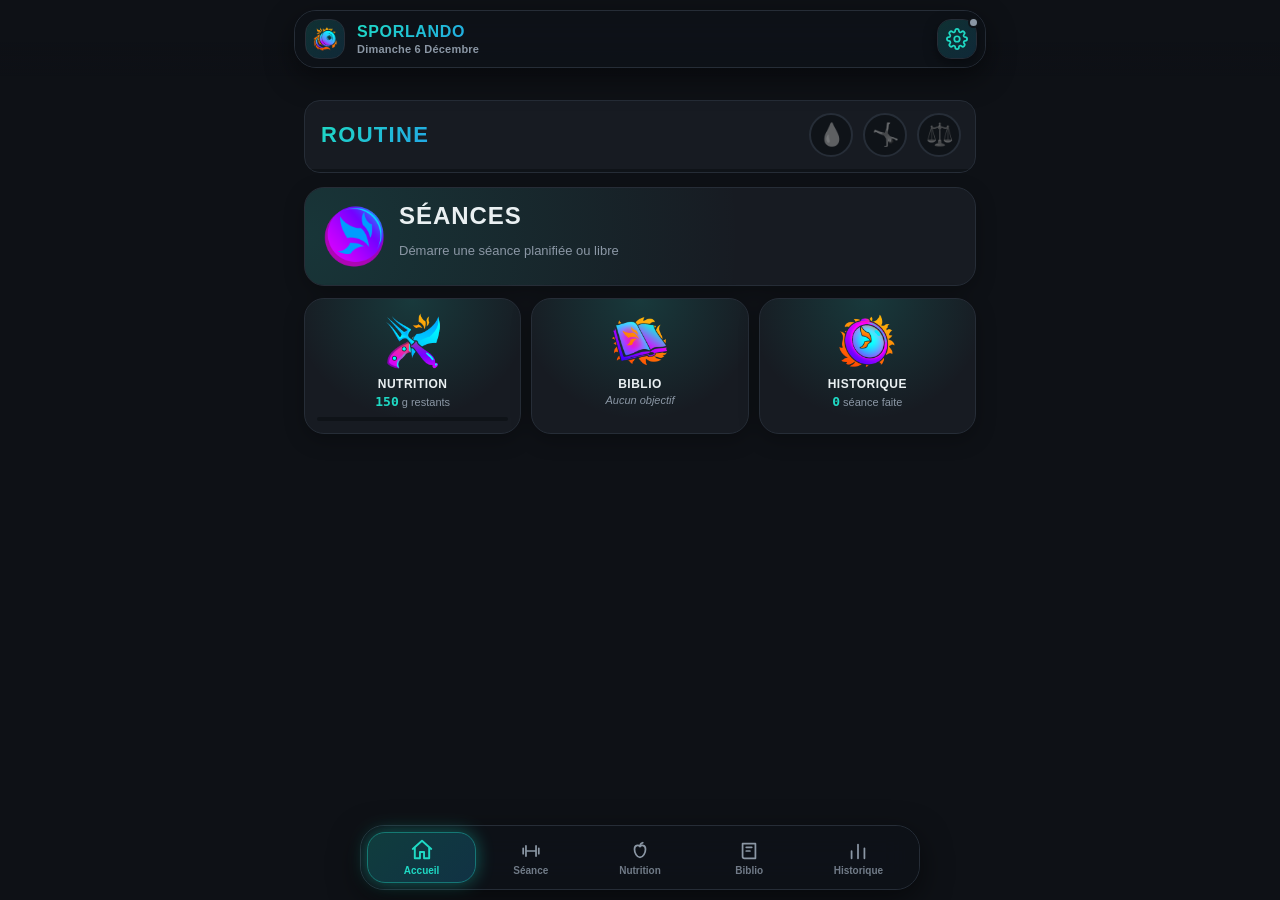
==== index.html @ 12db02c8 "levé et digestion" ====
<!DOCTYPE html>
<html lang="fr">
<head>
<meta charset="UTF-8">
<meta name="viewport" content="width=device-width, initial-scale=1, maximum-scale=1, user-scalable=no">
<meta name="apple-mobile-web-app-capable" content="yes">
<meta name="apple-mobile-web-app-status-bar-style" content="black-translucent">
<meta name="apple-mobile-web-app-title" content="Carnet Muscu">
<meta name="theme-color" content="#12151A">
<title>Carnet Muscu</title>
<link rel="stylesheet" href="style.css">
<link rel="stylesheet" href="style-composants.css">
<link rel="stylesheet" href="style-effroi-wasteland.css">
<link rel="stylesheet" href="style-historique-fenetres.css">
<link rel="stylesheet" href="theme-western.css">
<link rel="stylesheet" href="theme-steampunk.css">
<link rel="stylesheet" href="theme-hivernal.css">
<link rel="stylesheet" href="theme-flibuste.css">
<link rel="stylesheet" href="style-final.css">
<link rel="stylesheet" href="theme-automnal.css">
<link rel="stylesheet" href="theme-noel.css">
<!-- Icône écran d'accueil iOS -->
<link rel="apple-touch-icon" sizes="180x180" href="images/icon-180.png">

<!-- Favicon bureau -->
<link rel="icon" type="image/png" sizes="32x32" href="images/favicon-32.png">
<link rel="manifest" href="./manifest.json"> 
<meta name="theme-color" content="#000000">
<link rel="preconnect" href="https://fonts.googleapis.com">
<link rel="preconnect" href="https://fonts.gstatic.com" crossorigin>
<link href="https://fonts.googleapis.com/css2?family=Baloo+2:wght@700&family=Black+Ops+One&family=Bungee&family=Cinzel+Decorative:wght@700&family=Creepster&family=Josefin+Sans:wght@700&family=La+Belle+Aurore&family=Mountains+of+Christmas:wght@700&family=Orbitron:wght@700&family=Pirata+One&family=Quicksand:wght@700&family=Rye&family=Yeseva+One&display=swap" rel="stylesheet">
</head>
<body>

<header class="entete">
  <div class="entete-carte">
    <div class="entete-marque" data-action="ouvrir-notice" title="Notice complète">
      <span class="entete-logo"><img src="images/sporlando-logo.png" alt="Logo Sporlando"></span>
      <div class="entete-textes">
        <h1 class="titre-affichage texte-degrade">Sporlando</h1>
        <span class="entete-date" id="entete-date"></span>
      </div>
    </div>
    <div class="zone-entete-droite">
      <button class="bouton-reglages" data-action="ouvrir-reglages" aria-label="Réglages">
        <svg width="22" height="22" viewBox="0 0 24 24" fill="none" stroke="currentColor" stroke-width="1.9" stroke-linecap="round" stroke-linejoin="round">
          <circle cx="12" cy="12" r="3"></circle>
          <path d="M19.4 15a1.65 1.65 0 0 0 .33 1.82l.06.06a2 2 0 0 1-2.83 2.83l-.06-.06a1.65 1.65 0 0 0-1.82-.33 1.65 1.65 0 0 0-1 1.51V21a2 2 0 0 1-4 0v-.09A1.65 1.65 0 0 0 9 19.4a1.65 1.65 0 0 0-1.82.33l-.06.06a2 2 0 0 1-2.83-2.83l.06-.06a1.65 1.65 0 0 0 .33-1.82 1.65 1.65 0 0 0-1.51-1H3a2 2 0 0 1 0-4h.09A1.65 1.65 0 0 0 4.6 9a1.65 1.65 0 0 0-.33-1.82l-.06-.06a2 2 0 0 1 2.83-2.83l.06.06a1.65 1.65 0 0 0 1.82.33H9a1.65 1.65 0 0 0 1-1.51V3a2 2 0 0 1 4 0v.09a1.65 1.65 0 0 0 1 1.51 1.65 1.65 0 0 0 1.82-.33l.06-.06a2 2 0 0 1 2.83 2.83l-.06.06a1.65 1.65 0 0 0-.33 1.82V9a1.65 1.65 0 0 0 1.51 1H21a2 2 0 0 1 0 4h-.09a1.65 1.65 0 0 0-1.51 1z"></path>
        </svg>
        <span class="sync-point" id="sync-point-entete" title="Statut de synchronisation"></span>
      </button>
    </div>
  </div>
</header>

<main>

  <!-- ============================================================
       PAGE : ACCUEIL
       ============================================================ -->
  <section id="page-accueil" class="page page-active">
    <div id="carte-checklist-quotidienne" class="carte-checklist todo-barre" style="display:none;">
      <div class="todo-texte">
        <span class="titre-affichage texte-degrade todo-titre">Routine</span>
      </div>
      <div class="todo-icones">
        <button class="todo-bouton" data-action="toggle-checklist" data-tache="eau" title="Boire de l'eau" aria-label="Boire de l'eau"><span class="todo-rond"><span class="todo-emoji">💧</span></span></button>
        <button class="todo-bouton" data-action="toggle-checklist" data-tache="etirements" title="Faire mes étirements" aria-label="Faire mes étirements"><span class="todo-rond"><span class="todo-emoji">🤸</span></span></button>
        <button class="todo-bouton" data-action="toggle-checklist" data-tache="pesee" title="Me peser" aria-label="Me peser"><span class="todo-rond"><span class="todo-emoji">⚖️</span></span></button>
      </div>
      <div class="todo-progression"><div class="todo-progression-remplie" id="todo-progression-remplie"></div></div>
    </div>
    <div id="zone-banniere-objectif"></div>
    <div id="zone-banniere-meteo"></div>
    <div id="zone-banniere-rappels"></div>
    <div id="zone-carte-seance-jour"></div>
    <div class="accueil-tuiles">
      <div class="accueil-tuile" data-action="aller-page" data-page="nutrition">
        <div class="accueil-tuile-icone"><img src="images/nutrition.png" alt="Nutrition"></div>
        <h2 class="titre-affichage">Nutrition</h2>
        <p class="texte-att" id="tuile-nutrition-sous">Journal du jour</p>
      </div>
      <div class="accueil-tuile" data-action="aller-page" data-page="bibliotheque">
        <div class="accueil-tuile-icone"><img src="images/biblio.png" alt="Bibliothèque"></div>
        <h2 class="titre-affichage">Biblio</h2>
        <p class="texte-att" id="tuile-biblio-sous">Exercices, plats</p>
      </div>
      <div class="accueil-tuile" data-action="aller-page" data-page="historique">
        <div class="accueil-tuile-icone"><img src="images/historique.png" alt="Historique"></div>
        <h2 class="titre-affichage">Historique</h2>
        <p class="texte-att" id="tuile-histo-sous">Agenda, courbes</p>
      </div>
    </div>
  </section>

  <!-- ============================================================
       PAGE : SEANCE ETIREMENT (réveil articulaire)
       ============================================================ -->
  <section id="page-etirement" class="page"></section>

  <!-- ============================================================
       PAGE : SEANCE (mode actif)
       ============================================================ -->
  <section id="page-seance" class="page">
    <div id="seance-zone-inactive">
      <div class="carte ressenti-carte">
        <h2 class="carte-titre">Ressenti du jour</h2>
        <div class="sommeil-rangee"></div>
        <div id="ligne-ressenti-sommeil" class="sommeil-ligne sommeil-glissable">
          <input id="champ-ressenti-sommeil" data-role="ressenti-sommeil" class="sommeil-input" type="number" min="0" max="24" step="0.5" value="8"><span class="sommeil-suffixe">H de sommeil</span>
        </div>
          <button type="button" class="btn-leve" id="btn-leve" data-action="heure-leve"></button>
        </div>
        <div class="ressenti-ligne prete-bloc" id="zone-prete"></div>
        <div class="ressenti-ligne">
          <label>Humeur</label>
          <div class="ressenti-slider-zone">
            <div class="ressenti-emoji-rond" id="rond-ressenti-humeur">😐</div>
            <input type="range" min="0" max="8" step="1" data-role="ressenti-humeur" id="champ-ressenti-humeur">
          </div>
        </div>
        <div class="ressenti-ligne">
          <label>Fatigue</label>
          <div class="ressenti-slider-zone">
            <div class="ressenti-emoji-rond" id="rond-ressenti-fatigue">😌</div>
            <input type="range" min="0" max="8" step="1" data-role="ressenti-fatigue" id="champ-ressenti-fatigue">
          </div>
        </div>
        <div class="ressenti-ligne">
          <label>Stress</label>
          <div class="ressenti-slider-zone">
            <div class="ressenti-emoji-rond" id="rond-ressenti-stress">😗</div>
            <input type="range" min="0" max="8" step="1" data-role="ressenti-stress" id="champ-ressenti-stress">
          </div>
        </div>
        <div class="ressenti-ligne booleens-ligne">
          <button type="button" class="booleen-emoji-btn" data-action="basculer-booleen-ressenti" data-champ="colere" data-actif="false" data-label="Colère"><span class="booleen-emoji">🤬</span></button>
          <button type="button" class="booleen-emoji-btn" data-action="basculer-booleen-ressenti" data-champ="blessure" data-actif="false" data-label="Blessure"><span class="booleen-emoji">🤕</span></button>
          <button type="button" class="booleen-emoji-btn" data-action="basculer-booleen-ressenti" data-champ="maladie" data-actif="false" data-label="Maladie"><span class="booleen-emoji">🤒</span></button>
          <button type="button" class="booleen-emoji-btn" data-action="basculer-booleen-ressenti" data-champ="insomnie" data-actif="false" data-label="Insomnie"><span class="booleen-emoji">😶</span></button>
        </div>
      </div>
      <div class="carte" id="seance-carte-prevu" style="display:none;">
        <h2 class="carte-titre">Prévu aujourd'hui</h2>
        <ul id="seance-liste-prevu"></ul>
      </div>
      <div class="carte">
        <h2 class="carte-titre">Démarrer une séance</h2>
        <ul id="seance-liste-demarrage-libre"></ul>
      </div>

      <div class="carte">
        <h2 class="carte-titre">Étirements</h2>
        <button
          type="button"
          class="btn btn-plein"
          style="width:100%;"
          data-action="ouvrir-etirement"
        >Lancer une séance d'étirements</button>
      </div>
    </div>

    <div id="seance-zone-active" style="display:none;">
      <div class="seance-sticky-haut">
        <div class="sx-entete" id="seance-entete-active">
          <div class="sx-entete-haut">
            <div class="seance-boutons-haut">
              <button type="button" id="btn-voix" class="btn-voix" data-action="basculer-voix" title="Commande vocale">
                <svg viewBox="0 0 24 24" aria-hidden="true"><path d="M12 14a3 3 0 0 0 3-3V5a3 3 0 0 0-6 0v6a3 3 0 0 0 3 3zm5-3a5 5 0 0 1-10 0H5a7 7 0 0 0 6 6.92V21h2v-3.08A7 7 0 0 0 19 11h-2z"/></svg>
              </button>
              <button class="btn-annuler-seance" data-action="annuler-seance" title="Annuler la séance">✕</button>
            </div>
            <div class="sx-entete-centre">
              <h2 class="titre-affichage sx-nom" id="seance-active-nom">-</h2>
              <div class="chrono texte-degrade sx-chrono" id="seance-chrono">00:00</div>
            </div>
            <button class="sx-btn-fin" data-action="terminer-seance">Fin</button>
          </div>
          <div class="sx-ligne-progression">
            <div class="sx-progression"><div class="sx-progression-remplie" id="seance-progression-remplie"></div></div>
            <span class="sx-compteur donnee-num" id="seance-compteur">0 / 0 séries</span>
          </div>
        </div>
        <div id="seance-zone-cdr"></div>
      </div>
      <div id="seance-liste-exercices"></div>
    </div>
  </section>

  <!-- ============================================================
       PAGE : NUTRITION (journal alimentaire du jour)
       ============================================================ -->
  <section id="page-nutrition" class="page">
    <div class="carte">
      <div class="cal-entete">
        <button class="fleche-navigation fleche-gauche" data-action="jour-nutrition-precedent" aria-label="Jour précédent"><span></span></button>
        <span class="titre-affichage" id="nutrition-libelle-jour">-</span>
        <button class="fleche-navigation fleche-droite" data-action="jour-nutrition-suivant" aria-label="Jour suivant"><span></span></button>
      </div>
    </div>
    <div class="carte" id="nutrition-zone-macros"></div>
    <div class="carte">
      <div class="ligne" style="margin-bottom:10px;">
        <h2 class="carte-titre" style="margin-bottom:0;">Journal du jour</h2>
        <button class="btn btn-plein btn-petit" data-action="ajouter-aliment-journal">+ Ajouter</button>
      </div>
      <ul id="nutrition-liste-journal"></ul>
    </div>
  </section>

  <!-- ============================================================
       PAGE : BIBLIOTHEQUE
       ============================================================ -->
  <section id="page-bibliotheque" class="page">
    <div class="sous-onglets">
      <button class="sous-onglet sous-onglet-actif" data-action="sous-onglet" data-groupe="bib" data-cible="exercices">Exercices</button>
      <button class="sous-onglet" data-action="sous-onglet" data-groupe="bib" data-cible="seances">Séances</button>
      <button class="sous-onglet" data-action="sous-onglet" data-groupe="bib" data-cible="programmes">Programmes</button>
      <button class="sous-onglet" data-action="sous-onglet" data-groupe="bib" data-cible="aliments">Aliments</button>
      <button class="sous-onglet" data-action="sous-onglet" data-groupe="bib" data-cible="plats">Plats</button>
    </div>

    <div id="bib-exercices" class="section-bib">
      <button class="btn btn-plein btn-bloc" data-action="nouvel-exercice" style="margin-bottom:10px;">+ Ajouter un exercice</button>
      <button class="btn btn-contour btn-bloc" data-action="charger-exercices-base" style="margin-bottom:12px;">Charger les exercices de base (mon matériel)</button>
      <div class="champ" style="margin-bottom:4px;">
        <input type="search" id="champ-recherche-exercices" placeholder="Rechercher un nom ou un groupe (ex : dos ET poulie)">
      </div>
      <div class="texte-att" style="margin-bottom:12px;">Combine avec ET (tous les critères) ou OU (au moins un), ex. "pectoraux OU épaules" ou "développé ET haltères".</div>
      <ul id="liste-exercices"></ul>
    </div>

    <div id="bib-seances" class="section-bib" style="display:none;">
      <button class="btn btn-plein btn-bloc" data-action="nouvelle-seance" style="margin-bottom:12px;">+ Créer une séance</button>
      <ul id="liste-seances"></ul>
    </div>

    <div id="bib-programmes" class="section-bib" style="display:none;">
      <button class="btn btn-plein btn-bloc" data-action="nouveau-programme" style="margin-bottom:12px;">+ Créer un programme</button>
      <ul id="liste-programmes"></ul>
    </div>

    <div id="bib-aliments" class="section-bib" style="display:none;">
      <button class="btn btn-plein btn-bloc" data-action="nouvel-aliment" style="margin-bottom:10px;">+ Ajouter un aliment</button>
      <button class="btn btn-contour btn-bloc" data-action="charger-aliments-base" style="margin-bottom:12px;">Charger les aliments de base (100% végétalien)</button>
      <ul id="liste-aliments"></ul>
    </div>

    <div id="bib-plats" class="section-bib" style="display:none;">
      <button class="btn btn-plein btn-bloc" data-action="nouveau-plat" style="margin-bottom:12px;">+ Créer un plat</button>
      <ul id="liste-plats"></ul>
    </div>
  </section>

  <!-- ============================================================
       PAGE : HISTORIQUE (Agenda + Progression)
       ============================================================ -->
  <section id="page-historique" class="page">
    <div class="sous-onglets">
      <button class="sous-onglet sous-onglet-actif" data-action="sous-onglet" data-groupe="hist" data-cible="agenda">Agenda</button>
      <button class="sous-onglet" data-action="sous-onglet" data-groupe="hist" data-cible="etat">État</button>
      <button class="sous-onglet" data-action="sous-onglet" data-groupe="hist" data-cible="progression">Progression</button>
      <button class="sous-onglet" data-action="sous-onglet" data-groupe="hist" data-cible="equilibre">Équilibre</button>
      <button class="sous-onglet" data-action="sous-onglet" data-groupe="hist" data-cible="suggestions">Suggestions</button>
      <button class="sous-onglet" data-action="sous-onglet" data-groupe="hist" data-cible="seances">Séances passées</button>
    </div>

    <div id="hist-agenda" class="section-hist">
      <div id="zone-programme-actif"></div>
      <div class="carte">
        <div class="cal-entete">
          <button class="fleche-navigation fleche-gauche" data-action="mois-precedent" aria-label="Mois précédent"><span></span></button>
          <span class="titre-affichage" id="cal-libelle-mois">-</span>
          <button class="fleche-navigation fleche-droite" data-action="mois-suivant" aria-label="Mois suivant"><span></span></button>
        </div>
        <div class="cal-grille" id="cal-grille"></div>
        <div class="cal-legende">
          <span><i class="cal-point cal-point-prevu"></i>Prévu</span>
          <span><i class="cal-point cal-point-fait"></i>Fait</span>
          <span><i class="cal-point cal-point-incomplet"></i>Incomplet</span>
          <span><i class="cal-point cal-point-piscine"></i>Piscine</span>
          <span><i class="cal-point cal-point-nutrition"></i>Nutrition</span>
          <span><i class="cal-point cal-point-checklist"></i>Routine</span>
        </div>
      </div>

      <div class="carte">
        <div class="ligne" style="margin-bottom:10px;">
          <h2 class="carte-titre" id="agenda-jour-titre" style="margin-bottom:0;">-</h2>
          <button class="btn btn-plein btn-petit" data-action="planifier-jour">+ Planifier</button>
        </div>
        <label class="reglages-interrupteur hist-piscine">
          <span>🏊 Séance de piscine ce jour-là</span>
          <input type="checkbox" id="case-piscine-jour" data-action="basculer-piscine">
        </label>
        <ul id="agenda-liste-jour"></ul>
      </div>

      <div class="carte">
        <h2 class="carte-titre">À venir</h2>
        <ul id="agenda-liste-avenir"></ul>
      </div>
    </div>

    <div id="hist-progression" class="section-hist" style="display:none;">
      <div class="carte">
        <h2 class="carte-titre">Poids corporel</h2>
        <div class="svg-conteneur" id="progression-zone-poids-corporel"></div>
      </div>
      <div class="carte">
        <button class="selecteur-exercice" id="progression-bouton-exercice" data-action="ouvrir-selecteur-exercice-progression">
          <span class="selecteur-exercice-textes">
            <span class="selecteur-exercice-label">Exercice</span>
            <span class="selecteur-exercice-nom" id="progression-exercice-nom">-</span>
            <span class="selecteur-exercice-groupe" id="progression-exercice-groupe"></span>
          </span>
          <span class="selecteur-exercice-chevron">&#8964;</span>
        </button>
      </div>
      <div class="carte" id="progression-zone-graphique"></div>
      <div class="carte">
        <h2 class="carte-titre">Volume total par semaine (12 dernières semaines)</h2>
        <div class="svg-conteneur" id="progression-zone-volume"></div>
      </div>
      <div class="carte">
        <h2 class="carte-titre">Historique des calories dépensées</h2>
        <div class="svg-conteneur" id="progression-zone-calories"></div>
      </div>
      <div class="carte">
        <h2 class="carte-titre">RPE des séances</h2>
        <div class="svg-conteneur" id="progression-zone-rpe"></div>
      </div>
      <div class="carte">
        <h2 class="carte-titre">Nutrition — calories ingérées (30 derniers jours)</h2>
        <div class="svg-conteneur" id="progression-nutrition-calories"></div>
      </div>
      <div class="carte">
        <h2 class="carte-titre">Nutrition — protéines (g/jour)</h2>
        <div class="svg-conteneur" id="progression-nutrition-proteines"></div>
      </div>
      <div class="carte">
        <h2 class="carte-titre">Nutrition — glucides (g/jour)</h2>
        <div class="svg-conteneur" id="progression-nutrition-glucides"></div>
      </div>
      <div class="carte">
        <h2 class="carte-titre">Nutrition — lipides (g/jour)</h2>
        <div class="svg-conteneur" id="progression-nutrition-lipides"></div>
      </div>
    </div>

    <div id="hist-equilibre" class="section-hist" style="display:none;">
      <div class="carte">
        <div class="cal-entete">
          <button class="btn btn-petit btn-contour" data-action="semaine-precedente" aria-label="Semaine précédente"><span></span></button>
          <span class="titre-affichage" id="equilibre-libelle-semaine">-</span>
          <button class="btn btn-petit btn-contour" data-action="semaine-suivante" aria-label="Semaine suivante"><span></span></button>
        </div>
      </div>
      <div class="carte" id="equilibre-zone-volume"></div>
      <div class="carte" id="equilibre-zone-alerte"></div>
    </div>

    <div id="hist-suggestions" class="section-hist" style="display:none;">
      <div class="carte">
        <div class="texte-att">Des indices calculés à partir de tes données (RPE, records, décharge) et de ton ressenti quotidien. Ce sont des pistes à discuter avec ton coach, pas des décisions automatiques.</div>
      </div>
      <div id="zone-suggestions"></div>
    </div>

    <div id="hist-seances" class="section-hist" style="display:none;">
      <div class="hist-entete-liste">
        <h2 class="carte-titre">Séances réalisées</h2>
        <span class="texte-att donnee-num" id="hist-seances-total"></span>
      </div>
      <ul id="liste-historique-seances"></ul>
    </div>

    <div id="hist-etat" class="section-hist" style="display:none;">
      <div class="sous-onglets" id="etat-selecteur-periode" style="margin-bottom:12px;"></div>

      <div class="carte">
        <div class="ligne" style="margin-bottom:10px;">
          <h2 class="carte-titre" style="margin-bottom:0;">Courbes superposées</h2>
          <button class="btn btn-petit btn-contour" data-action="toggle-vue-combinee-etat">Afficher</button>
        </div>
        <div id="etat-combine-corps" style="display:none;">
          <div id="etat-combine-legende" class="etat-combine-legende"></div>
          <div class="svg-conteneur" id="etat-zone-combine"></div>
        </div>
      </div>

      <div class="carte">
        <h2 class="carte-titre" id="etat-titre-humeur">Humeur</h2>
        <div class="svg-conteneur" id="etat-zone-humeur"></div>
      </div>
      <div class="carte">
        <h2 class="carte-titre" id="etat-titre-fatigue">Fatigue</h2>
        <div class="svg-conteneur" id="etat-zone-fatigue"></div>
      </div>
      <div class="carte">
        <h2 class="carte-titre" id="etat-titre-stress">Stress</h2>
        <div class="svg-conteneur" id="etat-zone-stress"></div>
      </div>
      <div class="carte">
        <h2 class="carte-titre" id="etat-titre-sommeil">Sommeil</h2>
        <div class="svg-conteneur" id="etat-zone-sommeil"></div>
      </div>
      <div class="carte">
        <h2 class="carte-titre">Événements (colère 🤬 / blessure 🤕 / maladie 🤒 / insomnie 😶)</h2>
        <div id="etat-zone-evenements"></div>
      </div>
    </div>
  </section>

</main>

<nav class="nav-bas" id="nav-bas">
  <div class="nav-piste" id="nav-piste">
    <span class="nav-indicateur" id="nav-indicateur"></span>

    <button class="nav-onglet nav-onglet-actif" data-action="aller-page" data-page="accueil">
      <span class="nav-icone"><svg viewBox="0 0 24 24"><path d="M3 11l9-8 9 8"/><path d="M5 10v10h5v-6h4v6h5V10"/></svg></span>
      <span class="nav-libelle">Accueil</span>
    </button>
    <button class="nav-onglet" data-action="aller-page" data-page="seance">
      <span class="nav-icone"><svg viewBox="0 0 24 24"><path d="M6.5 6.5v11M17.5 6.5v11M3.5 9v6M20.5 9v6M6.5 12h11"/></svg></span>
      <span class="nav-libelle">Séance</span>
    </button>
    <button class="nav-onglet" data-action="aller-page" data-page="nutrition">
      <span class="nav-icone"><svg viewBox="0 0 24 24"><path d="M12 7c-2-2-6-1.5-6 3 0 4 2.5 9 6 9s6-5 6-9c0-4.5-4-5-6-3z"/><path d="M12 7c0-2 1-3.5 3-4"/></svg></span>
      <span class="nav-libelle">Nutrition</span>
    </button>
    <button class="nav-onglet" data-action="aller-page" data-page="bibliotheque">
      <span class="nav-icone"><svg viewBox="0 0 24 24"><path d="M5 4h14v16H7a2 2 0 0 1-2-2z"/><path d="M9 8h6M9 12h4"/></svg></span>
      <span class="nav-libelle">Biblio</span>
    </button>
    <button class="nav-onglet" data-action="aller-page" data-page="historique">
      <span class="nav-icone"><svg viewBox="0 0 24 24"><path d="M5 20v-8M12 20V5M19 20V9"/></svg></span>
      <span class="nav-libelle">Historique</span>
    </button>
  </div>
</nav>
<div id="toast-conteneur" class="toast-conteneur"></div>

<div id="modal-overlay" class="modal-overlay" style="display:none;">
  <div id="modal-contenu" class="modal-contenu"></div>
</div>

<script src="utils.js"></script>
<script src="notifications.js"></script>
<script src="exercices.js"></script>
<script src="nutrition.js"></script>
<script src="nav.js"></script>
<script src="core.js"></script>
<script src="etirement-echauffement.js"></script>
<script src="bibliotheque.js"></script>
<script src="nutrition-ui.js"></script>
<script src="agenda.js"></script>
<script src="seance.js"></script>
<script src="reglages.js"></script>
<script src="historique.js"></script>
<script src="themes.js"></script>
<script src="main.js"></script>
<script src="theme-pirate.js"></script>
<script src="theme-noel.js"></script>
<script src="sync-ipad.js"></script>
<script>

  window.addEventListener('load', () => {
    traiterRappelsAuLancement();
  });
</script>

</body>
</html>
---- style.css ----
@font-face {
  font-family: 'Metrim';
  src: url('fonts/metrim.woff2') format('woff2');
  font-display: swap;
}

/* ============================================================
   BLOC 1 : VARIABLES & RESET (theme sombre anthracite)
   ============================================================ */
:root {
  --couleur-fond: #12151A;
  --couleur-carte: #1B2027;
  --couleur-carte-creux: #10141A;
  --couleur-texte: #EAF0F2;
  --couleur-texte-att: #8996A3;
  --couleur-turquoise: #1FD9C4;
  --couleur-cyan: #22A7E5;
  --couleur-degrade: linear-gradient(135deg, #1FD9C4 0%, #22A7E5 100%);
  --couleur-pevue: #ff0095;
  --couleur-succes: #4CD97B;
  --couleur-alerte: #FF6B6B;
  --couleur-avertissement: #E0A73D;
  --couleur-piscine: #0bdaff;
  --couleur-nutrition: #B98EF0;
  --couleur-nutrition-fond: #1F1F2B;
  --couleur-nutrition-fond-actif: #2A2540;
  --couleur-nutrition-clair: #CDB0F7;
  --couleur-bordure: #2A313B;
  --couleur-checklist: #6624ff;
  --rayon: 10px;
  --ombre: 0 2px 6px rgba(0,0,0,0.35);
  --police-corps: -apple-system, BlinkMacSystemFont, "Helvetica Neue", Arial, sans-serif;
  --police-donnees: Menlo, "SF Mono", Consolas, monospace;
}

:root[data-theme="clair"] {
  --couleur-fond: #F4F6F8;
  --couleur-carte: #FFFFFF;
  --couleur-carte-creux: #ECEFF3;
  --couleur-texte: #12151A;
  --couleur-texte-att: #5B6572;
  --couleur-bordure: #D8DEE4;
  --ombre: 0 2px 6px rgba(0,0,0,0.08);
  --couleur-nutrition: #8B5FBF;
  --couleur-nutrition-fond: #F1EAFB;
  --couleur-nutrition-fond-actif: #E4D6F7;
  --couleur-nutrition-clair: #A47FD1;
}

:root[data-theme="automnal"] {
  --couleur-fond: #1A1410; --couleur-carte: #241C16; --couleur-carte-creux: #170F0B; --couleur-bordure: #3A2A1E;
  --couleur-turquoise: #E08D3C; --couleur-cyan: #B23A2E;
  --couleur-degrade: linear-gradient(135deg, #E08D3C 0%, #B23A2E 100%);
  --degrade-seance: linear-gradient(135deg, #E08D3C, #B23A2E, #6B4226);
  --police-titre: 'Yeseva One', serif;
  --couleur-nutrition: #8E5A6B;
  --couleur-nutrition-fond: #241318;
  --couleur-nutrition-fond-actif: #351D24;
  --couleur-nutrition-clair: #C08FA0;
}

:root[data-theme="effroi"] {
  --couleur-fond: #0D0710; --couleur-carte: #170A1F; --couleur-carte-creux: #0A0510; --couleur-bordure: #3B1F4D;
  --couleur-turquoise: #FF7A1A; --couleur-cyan: #7B2FF7;
  --couleur-degrade: linear-gradient(135deg, #FF7A1A 0%, #7B2FF7 100%);
  --degrade-seance: linear-gradient(135deg, #FF7A1A, #7B2FF7, #0D0710);
  --police-titre: 'Metrim', 'Creepster', cursive;
  --couleur-nutrition: #7B2FF7;
  --couleur-nutrition-fond: #1D0F2E;
  --couleur-nutrition-fond-actif: #2E1650;
  --couleur-nutrition-clair: #C9A6FF;
}

:root[data-theme="hivernal"] {
  --couleur-fond: #0B141C; --couleur-carte: #101E29; --couleur-carte-creux: #08121A; --couleur-bordure: #22384A;
  --couleur-turquoise: #7FD8F2; --couleur-cyan: #3E7CB1;
  --couleur-degrade: linear-gradient(135deg, #7FD8F2 0%, #3E7CB1 100%);
  --degrade-seance: linear-gradient(135deg, #CFEFFF, #7FD8F2, #3E7CB1);
  --police-titre: 'Josefin Sans', sans-serif;
  --couleur-nutrition: #9BA9E0;
  --couleur-nutrition-fond: #101B2E;
  --couleur-nutrition-fond-actif: #1B2E4A;
  --couleur-nutrition-clair: #C3CEF2;
}

:root[data-theme="paindepice"] {
  --couleur-fond: #0B1C13; --couleur-carte: #10261A; --couleur-carte-creux: #08140D; --couleur-bordure: #1F3D2A;
  --couleur-turquoise: #D4AF37; --couleur-cyan: #C1272D;
  --couleur-degrade: linear-gradient(135deg, #D4AF37 0%, #C1272D 100%);
  --degrade-seance: linear-gradient(135deg, #D4AF37, #C1272D, #1F6B3B);
  --police-titre: 'Mountains of Christmas', cursive;
  --couleur-nutrition: #8B2D5C;
  --couleur-nutrition-fond: #200E17;
  --couleur-nutrition-fond-actif: #331526;
  --couleur-nutrition-clair: #C77FA8;
}

:root[data-theme="printanier"] {
  --couleur-fond: #192718; --couleur-carte: #2b422e; --couleur-carte-creux: #293a25; --couleur-bordure: #2A3B27;
  --couleur-turquoise: #8FD694; --couleur-cyan: #F2A6C7;
  --couleur-degrade: linear-gradient(135deg, #8FD694 0%, #F2A6C7 100%);
  --degrade-seance: linear-gradient(135deg, #8FD694, #F2A6C7, #FCE38A);
  --police-titre: 'Quicksand', sans-serif;
  --couleur-nutrition: #C9A6E0;
  --couleur-nutrition-fond: #1A1420;
  --couleur-nutrition-fond-actif: #2A2033;
  --couleur-nutrition-clair: #E2C9F2;
}

:root[data-theme="pastel"] {
  --couleur-fond: #493a5b; --couleur-carte: #593261; --couleur-carte-creux: #7d518c; --couleur-bordure: #a970b0;
  --couleur-turquoise: #B8A3E0; --couleur-cyan: #F7C6D9;
  --couleur-degrade: linear-gradient(135deg, #B8A3E0 0%, #F7C6D9 100%);
  --degrade-seance: linear-gradient(135deg, #B8A3E0, #F7C6D9, #BEE7E8);
  --police-titre: 'Baloo 2', cursive;
  --couleur-nutrition: #B8A3E0;
  --couleur-nutrition-fond: #201C29;
  --couleur-nutrition-fond-actif: #302847;
  --couleur-nutrition-clair: #D3C4EE;
}

:root[data-theme="estival"] {
  --couleur-fond: #05517a; --couleur-carte: #107786; --couleur-carte-creux: #0e758c; --couleur-bordure: #20abbe;
  --couleur-turquoise: #2FE0C6; --couleur-cyan: #FFC857;
  --couleur-degrade: linear-gradient(135deg, #2FE0C6 0%, #FFC857 100%);
  --degrade-seance: linear-gradient(135deg, #2FE0C6, #FFC857, #FF6F59);
  --police-titre: 'Bungee', cursive;
  --couleur-nutrition: #C77DFF;
  --couleur-nutrition-fond: #1A0E29;
  --couleur-nutrition-fond-actif: #2B1745;
  --couleur-nutrition-clair: #DCA9FF;
}

:root[data-theme="cyberpunk"] {
  --couleur-fond: #0A0612; --couleur-carte: #150B24; --couleur-carte-creux: #08040E; --couleur-bordure: #2E1650;
  --couleur-turquoise: #00F0FF; --couleur-cyan: #FF2BD6;
  --couleur-degrade: linear-gradient(135deg, #00F0FF 0%, #FF2BD6 100%);
  --degrade-seance: linear-gradient(135deg, #00F0FF, #FF2BD6, #7B2FF7);
  --police-titre: 'Orbitron', sans-serif;
  --couleur-nutrition: #B026FF;
  --couleur-nutrition-fond: #150B24;
  --couleur-nutrition-fond-actif: #241541;
  --couleur-nutrition-clair: #D9A8FF;
}

:root[data-theme="steampunk"] {
  --couleur-fond: #14100A; --couleur-carte: #1D160D; --couleur-carte-creux: #0C0906; --couleur-bordure: #3D2E17;
  --couleur-turquoise: #C68A3D; --couleur-cyan: #6E7B7C;
  --couleur-degrade: linear-gradient(135deg, #C68A3D 0%, #6E7B7C 100%);
  --degrade-seance: linear-gradient(135deg, #C68A3D, #6E7B7C, #8A5A2E);
  --police-titre: 'Cinzel', serif;
  --couleur-nutrition: #8A6BA1;
  --couleur-nutrition-fond: #1A1410;
  --couleur-nutrition-fond-actif: #2B2016;
  --couleur-nutrition-clair: #B79BC9;
}

:root[data-theme="flibuste"] {
  --couleur-fond: #0B1620; --couleur-carte: #10202D; --couleur-carte-creux: #08111A; --couleur-bordure: #1F3A4D;
  --couleur-turquoise: #E0AE45; --couleur-cyan: #2A9D8F;
  --couleur-degrade: linear-gradient(135deg, #E0AE45 0%, #2A9D8F 100%);
  --degrade-seance: linear-gradient(135deg, #E0AE45, #1F6F78, #0B2A3D);
  --police-titre: 'Pirata One', cursive;
  --couleur-nutrition: #6A4C93;
  --couleur-nutrition-fond: #141A2A;
  --couleur-nutrition-fond-actif: #212C46;
  --couleur-nutrition-clair: #A594D1;
}

:root[data-theme="ruedor"] {
  --couleur-fond: #1B130E; --couleur-carte: #271A13; --couleur-carte-creux: #130C08; --couleur-bordure: #4A2F22;
  --couleur-turquoise: #F2C14E; --couleur-cyan: #C4582F;
  --couleur-degrade: linear-gradient(135deg, #F2C14E 0%, #C4582F 100%);
  --degrade-seance: linear-gradient(135deg, #F2C14E, #D9783B, #8C3B2A);
  --police-titre: 'Rye', cursive;
  --couleur-nutrition: #8B5A7A;
  --couleur-nutrition-fond: #1D1017;
  --couleur-nutrition-fond-actif: #301A26;
  --couleur-nutrition-clair: #C79BB0;
}

.modal-entete-gauche {
  display: -webkit-box; display: -webkit-flex; display: flex;
  -webkit-box-align: center; -webkit-align-items: center; align-items: center;
  gap: 8px;
}

* { box-sizing: border-box; -webkit-tap-highlight-color: transparent; }
html, body {
  margin: 0; padding: 0;
  background: var(--couleur-fond);
  color: var(--couleur-texte);
  font-family: var(--police-corps);
  height: 100%;
  -webkit-text-size-adjust: 100%;
}
body { padding-bottom: 64px; }
h1, h2, h3 { margin: 0; }
button {
  font-family: var(--police-corps);
  border: none;
  background: none;
  color: inherit;
  cursor: pointer;
}
input, select, textarea {
  font-family: var(--police-corps);
  font-size: 16px;
}
ul { list-style: none; margin: 0; padding: 0; }
a { color: inherit; }

.titre-affichage {
  font-weight: 800;
  text-transform: uppercase;
  letter-spacing: 0.04em;
  font-family: var(--police-titre, inherit);
}
.donnee-num {
  font-family: var(--police-donnees);
  font-variant-numeric: tabular-nums;
}
.texte-degrade {
  color: var(--couleur-turquoise);
  background: var(--couleur-degrade);
  -webkit-background-clip: text;
  background-clip: text;
  -webkit-text-fill-color: transparent;
}

/* ============================================================
   BLOC 2 : STRUCTURE GENERALE
   ============================================================ */

/* ============================================================
   HEADER : carte flottante en verre
   ============================================================ */
.entete {
  position: -webkit-sticky;
  position: sticky;
  top: 0;
  z-index: 20;
  display: block;
  padding: 10px 12px 8px 12px;
  padding-top: calc(10px + env(safe-area-inset-top));
  background: none;
  border: none;
  pointer-events: none; /* seule la carte capte les touches */
}
/* dégradé de fondu : le contenu qui défile disparaît en douceur sous le header */
.entete::before {
  content: '';
  position: absolute;
  top: 0; left: 0; right: 0; bottom: 0;
  background: linear-gradient(to bottom, var(--couleur-fond) 55%, rgba(18, 21, 26, 0) 100%);
  z-index: -1;
}

.entete-carte {
  position: relative;
  pointer-events: auto;
  max-width: 692px;
  margin: 0 auto;
  padding: 8px 8px 8px 10px;
  display: -webkit-box; display: -webkit-flex; display: flex;
  -webkit-box-align: center; -webkit-align-items: center; align-items: center;
  -webkit-box-pack: justify; -webkit-justify-content: space-between; justify-content: space-between;
  border: 1px solid var(--couleur-bordure);
  border-radius: 22px;
  box-shadow: 0 10px 30px rgba(0, 0, 0, 0.45);
}
/* fond verre, comme .nav-bas */
.entete-carte::before {
  content: '';
  position: absolute;
  top: 0; left: 0; right: 0; bottom: 0;
  border-radius: 21px;
  background: var(--couleur-carte-creux);
  opacity: 0.94;
  z-index: -1;
}
@supports ((-webkit-backdrop-filter: blur(1px)) or (backdrop-filter: blur(1px))) {
  .entete-carte {
    -webkit-backdrop-filter: blur(18px) saturate(160%);
    backdrop-filter: blur(18px) saturate(160%);
  }
  .entete-carte::before { opacity: 0.72; }
}

.entete-marque {
  display: -webkit-box; display: -webkit-flex; display: flex;
  -webkit-box-align: center; -webkit-align-items: center; align-items: center;
  cursor: pointer;
  -webkit-user-select: none; user-select: none;
  -webkit-touch-callout: none;
}
.entete-marque:active .entete-logo { -webkit-transform: scale(0.92); transform: scale(0.92); }

/* pastille du logo : même langage que le bouton réglages */
.entete-logo {
  position: relative;
  width: 40px; height: 40px;
  margin-right: 12px;
  border: 1px solid var(--couleur-bordure);
  border-radius: 14px;
  display: -webkit-box; display: -webkit-flex; display: flex;
  -webkit-box-align: center; -webkit-align-items: center; align-items: center;
  -webkit-box-pack: center; -webkit-justify-content: center; justify-content: center;
  -webkit-flex-shrink: 0; flex-shrink: 0;
  transition: transform 0.35s cubic-bezier(0.34, 1.56, 0.64, 1);
}
.entete-logo::before {
  content: '';
  position: absolute;
  top: 0; left: 0; right: 0; bottom: 0;
  border-radius: 13px;
  background: var(--nav-accent-degrade, var(--couleur-degrade));
  opacity: 0.16;
}
.entete-logo img {
  position: relative;
  width: 26px; height: 26px;
  object-fit: contain;
  display: block;
}

.entete-textes { min-width: 0; }
.entete h1 {
  font-size: 16px;
  line-height: 1.1;
}
.entete-date {
  display: block;
  margin-top: 3px;
  font-size: 11px;
  font-weight: 600;
  line-height: 1;
  color: var(--couleur-texte-att);
  letter-spacing: 0.02em;
}

.zone-entete-droite {
  display: -webkit-box; display: -webkit-flex; display: flex;
  -webkit-box-align: center; -webkit-align-items: center; align-items: center;
}

/* Bouton réglages : même langage que la barre de navigation */
.bouton-reglages {
  position: relative;
  width: 40px; height: 40px;
  padding: 0;
  border: 1px solid var(--couleur-bordure);
  border-radius: 14px;
  display: -webkit-box; display: -webkit-flex; display: flex;
  -webkit-box-align: center; -webkit-align-items: center; align-items: center;
  -webkit-box-pack: center; -webkit-justify-content: center; justify-content: center;
  color: var(--nav-accent, var(--couleur-turquoise));
  background: transparent;
  box-shadow: 0 4px 14px rgba(0, 0, 0, 0.4);
  -webkit-user-select: none; user-select: none;
  -webkit-touch-callout: none;
  transition: transform 0.35s cubic-bezier(0.34, 1.56, 0.64, 1),
              border-color 0.25s ease, color 0.25s ease;
}
/* fond verre, comme .nav-bas */
.bouton-reglages::before {
  content: '';
  position: absolute;
  top: 0; left: 0; right: 0; bottom: 0;
  border-radius: 13px;
  background: var(--couleur-carte-creux);
  opacity: 0.94;
  z-index: 0;
}
/* halo de la couleur du thème, comme .nav-indicateur */
.bouton-reglages::after {
  content: '';
  position: absolute;
  top: 0; left: 0; right: 0; bottom: 0;
  border-radius: 13px;
  background: var(--nav-accent-degrade, var(--couleur-degrade));
  opacity: 0.16;
  z-index: 0;
  pointer-events: none;
  transition: opacity 0.25s ease;
}
@supports ((-webkit-backdrop-filter: blur(1px)) or (backdrop-filter: blur(1px))) {
  .bouton-reglages {
    -webkit-backdrop-filter: blur(18px) saturate(160%);
    backdrop-filter: blur(18px) saturate(160%);
  }
  .bouton-reglages::before { opacity: 0.72; }
}
.bouton-reglages svg {
  position: relative;
  z-index: 1;
  display: block;
  transition: transform 0.35s cubic-bezier(0.34, 1.56, 0.64, 1);
}
.bouton-reglages:active { -webkit-transform: scale(0.92); transform: scale(0.92); }
.bouton-reglages:active::after { opacity: 0.32; }
.bouton-reglages:active svg { -webkit-transform: rotate(35deg); transform: rotate(35deg); }

/* Pastille de synchro : badge sur l'angle du bouton réglages, toujours au-dessus */
.sync-point {
  position: absolute;
  top: -3px; right: -3px;
  z-index: 2;
  width: 11px; height: 11px;
  margin: 0;
  border-radius: 50%;
  border: 2px solid var(--couleur-carte-creux);
  background: var(--couleur-texte-att);
  box-sizing: border-box;
}
.sync-point-ok     { background: var(--couleur-succes); box-shadow: 0 0 8px rgba(76,217,123,0.7); }
.sync-point-erreur { background: var(--couleur-alerte); box-shadow: 0 0 8px rgba(255,107,107,0.7); }
.sync-point-cours  {
  background: var(--couleur-cyan);
  -webkit-animation: pulseSync 1s ease-in-out infinite;
  animation: pulseSync 1s ease-in-out infinite;
}
@-webkit-keyframes pulseSync { 0%,100% { opacity: 1; } 50% { opacity: 0.35; } }
@keyframes pulseSync { 0%,100% { opacity: 1; } 50% { opacity: 0.35; } }

.sync-statut-texte { font-size: 12px; color: var(--couleur-texte-att); margin: 10px 0; }
.sync-id-affiche {
  font-family: var(--police-donnees);
  background: var(--couleur-carte-creux);
  border: 1px solid var(--couleur-bordure);
  border-radius: 6px;
  padding: 9px 10px;
  word-break: break-all;
  font-size: 13px;
}
.sync-separateur { border-top: 1px solid var(--couleur-bordure); margin: 16px 0; padding-top: 16px; }

.page { display: none; padding: 14px 14px 24px 14px; max-width: 720px; margin: 0 auto; }
.page-active { display: block; }

:root { --hauteur-footer: 80px; }
body { overflow-x: hidden; }

main::after {
  content: '';
  display: block;
  height: 55px;
  height: calc(55px + env(safe-area-inset-bottom));
}

.nav-bas {
  position: fixed;
  left: 12px; right: 12px;
  bottom: 10px;
  bottom: calc(10px + env(safe-area-inset-bottom));
  max-width: 560px;
  margin: 0 auto;
  padding: 6px;
  border: 1px solid var(--couleur-bordure);
  border-radius: 24px;
  box-shadow: 0 10px 30px rgba(0, 0, 0, 0.5);
  z-index: 20;
  -webkit-user-select: none; user-select: none;
  -webkit-touch-callout: none;
}

.nav-bas::before {
  content: '';
  position: absolute;
  top: 0; left: 0; right: 0; bottom: 0;
  border-radius: 23px;
  background: var(--couleur-carte-creux);
  opacity: 0.94;
  z-index: -1;
}
@supports ((-webkit-backdrop-filter: blur(1px)) or (backdrop-filter: blur(1px))) {
  .nav-bas {
    -webkit-backdrop-filter: blur(18px) saturate(160%);
    backdrop-filter: blur(18px) saturate(160%);
  }
  .nav-bas::before { opacity: 0.72; }
}

.nav-piste {
  position: relative;
  display: flex;
  flex-wrap: nowrap;
}

/* Pastille qui glisse derrière l'onglet actif */
.nav-indicateur {
  position: absolute;
  top: 0; bottom: 0; left: 0;
  width: 20%;
  box-sizing: border-box;
  border-radius: 18px;
  transition: transform 0.5s cubic-bezier(0.34, 1.4, 0.64, 1), opacity 0.25s ease;
  will-change: transform;
  z-index: 0;
}
.nav-indicateur::before,
.nav-indicateur::after {
  content: '';
  position: absolute;
  top: 0; left: 0; right: 0; bottom: 0;
  border-radius: inherit;
  box-sizing: border-box;
}
.nav-indicateur::before {
  background: var(--nav-accent-degrade, var(--couleur-degrade));
  opacity: 0.22;
}
.nav-indicateur::after {
  border: 1px solid var(--nav-accent, var(--couleur-turquoise));
  box-shadow: 0 0 18px var(--nav-accent, var(--couleur-turquoise));
  opacity: 0.4;
}
.nav-glisse .nav-indicateur { transition: none; }
.nav-sans-actif .nav-indicateur { opacity: 0; }

.nav-onglet {
  position: relative;
  z-index: 1;
  flex: 1 1 0;
  min-width: 0;
  display: flex;
  flex-direction: column;
  align-items: center;
  justify-content: center;
  padding: 8px 2px 7px 2px;
  color: var(--couleur-texte-att);
  transition: color 0.25s ease;
}
.nav-icone {
  display: block;
  width: 22px; height: 22px;
  margin-bottom: 4px;
  transition: transform 0.35s cubic-bezier(0.34, 1.56, 0.64, 1);
}
.nav-icone svg {
  display: block;
  width: 100%; height: 100%;
  fill: none;
  stroke: currentColor;
  stroke-width: 1.9;
  stroke-linecap: round;
  stroke-linejoin: round;
}
.nav-libelle {
  font-size: 10px;
  font-weight: 700;
  line-height: 1;
  white-space: nowrap;
  opacity: 0.8;
  transition: opacity 0.25s ease;
}
.nav-onglet:active .nav-icone { transform: scale(0.86); }

.nav-onglet-actif { color: var(--nav-accent, var(--couleur-turquoise)); }
.nav-onglet-actif .nav-icone { transform: translateY(-1px) scale(1.12); }
.nav-onglet-actif .nav-libelle { opacity: 1; }

/* Pendant le glissement : seul l'onglet survolé est allumé */
.nav-glisse .nav-onglet-actif { color: var(--couleur-texte-att); }
.nav-glisse .nav-onglet-actif .nav-icone { transform: none; }
.nav-glisse .nav-onglet-survol { color: var(--nav-accent, var(--couleur-turquoise)); }
.nav-glisse .nav-onglet-survol .nav-icone { transform: translateY(-1px) scale(1.12); }
.nav-glisse .nav-onglet-survol .nav-libelle { opacity: 1; }

@keyframes navRebond {
  0%   { transform: translateY(0) scale(1); }
  40%  { transform: translateY(-6px) scale(1.25); }
  100% { transform: translateY(-1px) scale(1.12); }
}
.nav-rebond { animation: navRebond 0.5s cubic-bezier(0.34, 1.56, 0.64, 1); }

/* Transitions entre pages */
@keyframes pageEntreAvant   { from { opacity: 0; transform: translateX(32px); }  to { opacity: 1; transform: translateX(0); } }
@keyframes pageEntreArriere { from { opacity: 0; transform: translateX(-32px); } to { opacity: 1; transform: translateX(0); } }
@keyframes pageEntreFondu   { from { opacity: 0; } to { opacity: 1; } }
.page-entre-avant   { animation: pageEntreAvant 0.38s cubic-bezier(0.22, 1, 0.36, 1); }
.page-entre-arriere { animation: pageEntreArriere 0.38s cubic-bezier(0.22, 1, 0.36, 1); }
.page-entre-fondu   { animation: pageEntreFondu 0.3s ease; }

@media (prefers-reduced-motion: reduce) {
  .nav-indicateur, .nav-icone, .nav-rebond,
  .page-entre-avant, .page-entre-arriere, .page-entre-fondu { animation: none; transition: none; }
}

.carte {
  background: var(--couleur-carte);
  border: 1px solid var(--couleur-bordure);
  border-radius: var(--rayon);
  box-shadow: var(--ombre);
  padding: 14px;
  margin-bottom: 12px;
}
.carte-titre {
  font-size: 13px;
  margin-bottom: 8px;
}
.ligne {
  display: -webkit-box; display: -webkit-flex; display: flex;
  -webkit-box-align: center; -webkit-align-items: center; align-items: center;
  -webkit-box-pack: justify; -webkit-justify-content: space-between; justify-content: space-between;
}
.ligne + .ligne { margin-top: 8px; }

.texte-att { color: var(--couleur-texte-att); font-size: 13px; }
.etat-vide {
  text-align: center;
  color: var(--couleur-texte-att);
  padding: 30px 14px;
  font-size: 14px;
}
.groupe-entete {
  font-size: 12px;
  font-weight: 800;
  text-transform: uppercase;
  letter-spacing: 0.05em;
  color: var(--couleur-turquoise);
  margin: 18px 0 8px 0;
  padding: 4px 2px 9px 2px;
  border-bottom: 1px solid var(--couleur-bordure);
  display: -webkit-box; display: -webkit-flex; display: flex;
  -webkit-box-align: center; -webkit-align-items: center; align-items: center;
}
.groupe-entete:first-child { margin-top: 0; }
.groupe-entete-nb { color: var(--couleur-texte-att); font-weight: 400; text-transform: none; letter-spacing: normal; }
.groupe-entete-chevron { display: inline-block; width: 16px; color: var(--couleur-texte-att); }

/* Boutons */
.btn {
  display: inline-block;
  padding: 10px 16px;
  border-radius: 8px;
  font-size: 14px;
  font-weight: 700;
  text-align: center;
}
.btn-plein { background: var(--couleur-degrade); color: #0B1114; }
.btn-plein:active { opacity: 0.85; }
.btn-contour { background: none; border: 1px solid var(--couleur-bordure); color: var(--couleur-texte); }
.btn-alerte { background: none; color: var(--couleur-alerte); }
.btn-succes { background: var(--couleur-succes); color: #0B1114; }
.btn-bloc { display: block; width: 100%; }
.btn-petit { padding: 6px 10px; font-size: 12px; }

/* ============================================================
   SOUS-ONGLETS : même langage que la barre de navigation
   ============================================================ */
.sous-onglets {
  position: relative;
  display: -webkit-box; display: -webkit-flex; display: flex;
  overflow-x: auto;
  overflow-y: hidden;
  -webkit-overflow-scrolling: touch;
  padding: 5px;
  margin-bottom: 12px;
  background: var(--couleur-carte-creux);
  border: 1px solid var(--couleur-bordure);
  border-radius: 20px;
  box-shadow: 0 6px 20px rgba(0, 0, 0, 0.25);
  -webkit-user-select: none; user-select: none;
  -webkit-touch-callout: none;
  -ms-overflow-style: none;
  scrollbar-width: none;
}
.sous-onglets::-webkit-scrollbar { display: none; height: 0; }

/* pastille qui glisse derrière l'onglet actif (placée en JS) */
.sous-indicateur {
  position: absolute;
  top: 5px; bottom: 5px; left: 0;
  width: 0;
  box-sizing: border-box;
  border-radius: 15px;
  pointer-events: none;
  z-index: 0;
  will-change: transform;
  -webkit-transition: -webkit-transform 0.5s cubic-bezier(0.34, 1.4, 0.64, 1), width 0.5s cubic-bezier(0.34, 1.4, 0.64, 1), opacity 0.25s ease;
  transition: transform 0.5s cubic-bezier(0.34, 1.4, 0.64, 1), width 0.5s cubic-bezier(0.34, 1.4, 0.64, 1), opacity 0.25s ease;
}
.sous-indicateur::before,
.sous-indicateur::after {
  content: '';
  position: absolute;
  top: 0; left: 0; right: 0; bottom: 0;
  border-radius: inherit;
  box-sizing: border-box;
}
.sous-indicateur::before {
  background: var(--nav-accent-degrade, var(--couleur-degrade));
  opacity: 0.22;
}
.sous-indicateur::after {
  border: 1px solid var(--nav-accent, var(--couleur-turquoise));
  box-shadow: 0 0 12px var(--nav-accent, var(--couleur-turquoise));
  opacity: 0.4;
}
.sous-sans-actif { opacity: 0; }

.sous-onglet {
  position: relative;
  z-index: 1;
  -webkit-box-flex: 1; -webkit-flex: 1 0 auto; flex: 1 0 auto;
  white-space: nowrap;
  padding: 10px 14px;
  font-size: 12px;
  font-weight: 700;
  text-transform: uppercase;
  letter-spacing: 0.03em;
  color: var(--couleur-texte-att);
  background: none;
  border: none;
  border-radius: 16px;
  -webkit-transition: color 0.25s ease, -webkit-transform 0.2s ease;
  transition: color 0.25s ease, transform 0.2s ease;
}
.sous-onglet:active { -webkit-transform: scale(0.94); transform: scale(0.94); }
.sous-onglet-actif { color: var(--nav-accent, var(--couleur-turquoise)); }

@media (prefers-reduced-motion: reduce) {
  .sous-indicateur { -webkit-transition: none; transition: none; }
}

/* Barre de charge (signature) : blocs = series */
.barre-charge { display: -webkit-box; display: -webkit-flex; display: flex; -webkit-flex-wrap: wrap; flex-wrap: wrap; }
.bloc-charge {
  width: 16px; height: 16px;
  border-radius: 3px;
  border: 2px solid var(--couleur-turquoise);
  margin-right: 4px; margin-bottom: 4px;
}
.bloc-charge-fait { background: var(--couleur-degrade); border-color: transparent; }
.bloc-charge-echauffement { border-color: var(--couleur-avertissement); border-style: dashed; }
.bloc-charge-echauffement.bloc-charge-fait { background: var(--couleur-avertissement); border-style: solid; }

/* Champs de formulaire */
.champ { margin-bottom: 12px; }
.champ label {
  display: block;
  font-size: 12px;
  color: var(--couleur-texte-att);
  margin-bottom: 4px;
  text-transform: uppercase;
  letter-spacing: 0.02em;
}
.champ input, .champ select, .champ textarea {
  width: 100%;
  padding: 9px 10px;
  border: 1px solid var(--couleur-bordure);
  border-radius: 6px;
  background: var(--couleur-carte-creux);
  color: var(--couleur-texte);
}
.champ textarea { resize: none; min-height: 60px; }
.case-liste {
  display: -webkit-box; display: -webkit-flex; display: flex;
  -webkit-box-align: center; -webkit-align-items: center; align-items: center;
  padding: 8px 0;
  border-bottom: 1px solid var(--couleur-bordure);
}
.case-liste input { width: auto; margin-right: 10px; }

/* Modal */
.toast-conteneur {
  position: fixed;
  top: 60px;
  left: 14px;
  right: 14px;
  z-index: 100;
  display: -webkit-box; display: -webkit-flex; display: flex;
  -webkit-box-orient: vertical; -webkit-box-direction: normal;
  -webkit-flex-direction: column; flex-direction: column;
  -webkit-box-align: center; -webkit-align-items: center; align-items: center;
  pointer-events: none;
}
.toast {
  background: var(--couleur-carte);
  border: 1px solid var(--couleur-bordure);
  color: var(--couleur-texte);
  border-radius: 10px;
  padding: 12px 16px;
  margin-bottom: 8px;
  font-size: 14px;
  box-shadow: var(--ombre);
  max-width: 100%;
  text-align: center;
}

/* ============================================================
   MODALES : feuille flottante, ouverture animée
   ============================================================ */
.modal-overlay {
  position: fixed; top: 0; left: 0; right: 0; bottom: 0;
  z-index: 50;
  display: -webkit-box; display: -webkit-flex; display: flex;
  -webkit-box-align: end; -webkit-align-items: flex-end; align-items: flex-end;
  -webkit-box-pack: center; -webkit-justify-content: center; justify-content: center;
  background-color: rgba(4, 6, 10, 0);
  pointer-events: none;
  -webkit-transition: background-color 0.3s ease, -webkit-backdrop-filter 0.3s ease;
  transition: background-color 0.3s ease, backdrop-filter 0.3s ease, -webkit-backdrop-filter 0.3s ease;
}
.modal-overlay.modal-ouvert {
  background-color: rgba(4, 6, 10, 0.6);
  pointer-events: auto;
}
@supports ((-webkit-backdrop-filter: blur(1px)) or (backdrop-filter: blur(1px))) {
  .modal-overlay.modal-ouvert {
    -webkit-backdrop-filter: blur(8px);
    backdrop-filter: blur(8px);
  }
}

.modal-contenu {
  position: relative;
  width: calc(100% - 20px);
  max-width: 560px;
  max-height: calc(100% - 80px);
  margin: 0 0 10px 0;
  margin-bottom: calc(10px + env(safe-area-inset-bottom));
  padding: 6px 18px 24px 18px;
  overflow-y: auto;
  -webkit-overflow-scrolling: touch;
  background-color: var(--couleur-carte);
  background-image: linear-gradient(180deg, rgba(255, 255, 255, 0.04) 0%, rgba(255, 255, 255, 0) 140px);
  border: 1px solid var(--couleur-bordure);
  border-radius: 28px;
  box-shadow: 0 16px 40px rgba(0, 0, 0, 0.5);
  /* état fermé : en bas, légèrement réduit */
  -webkit-transform: translateY(115%) scale(0.96);
  transform: translateY(115%) scale(0.96);
  -webkit-transition: -webkit-transform 0.32s cubic-bezier(0.5, 0, 0.75, 0.4);
  transition: transform 0.32s cubic-bezier(0.5, 0, 0.75, 0.4);
}
/* état ouvert : montée avec un petit rebond */
.modal-overlay.modal-ouvert .modal-contenu {
  -webkit-transform: none;
  transform: none;
  -webkit-transition: -webkit-transform 0.55s cubic-bezier(0.32, 1.2, 0.5, 1);
  transition: transform 0.55s cubic-bezier(0.32, 1.2, 0.5, 1);
}

/* poignée : zone de glissement pour fermer */
.modal-poignee {
  position: relative;
  height: 22px;
  margin: 0 0 4px 0;
  cursor: grab;
}
.modal-poignee::before {
  content: '';
  position: absolute;
  top: 8px; left: 50%;
  width: 38px; height: 4px;
  margin-left: -19px;
  border-radius: 2px;
  background: var(--couleur-texte-att);
  opacity: 0.45;
}

/* apparition en cascade du contenu à l'ouverture */
@-webkit-keyframes modalItemIn { from { opacity: 0; -webkit-transform: translateY(14px); } to { opacity: 1; -webkit-transform: none; } }
@keyframes modalItemIn { from { opacity: 0; transform: translateY(14px); } to { opacity: 1; transform: none; } }

.modal-premiere > *:not(.modal-poignee) {
  -webkit-animation: modalItemIn 0.5s cubic-bezier(0.22, 1, 0.36, 1) backwards;
  animation: modalItemIn 0.5s cubic-bezier(0.22, 1, 0.36, 1) backwards;
}
.modal-premiere > *:nth-child(2)  { -webkit-animation-delay: 0.10s; animation-delay: 0.10s; }
.modal-premiere > *:nth-child(3)  { -webkit-animation-delay: 0.145s; animation-delay: 0.145s; }
.modal-premiere > *:nth-child(4)  { -webkit-animation-delay: 0.19s; animation-delay: 0.19s; }
.modal-premiere > *:nth-child(5)  { -webkit-animation-delay: 0.235s; animation-delay: 0.235s; }
.modal-premiere > *:nth-child(6)  { -webkit-animation-delay: 0.28s; animation-delay: 0.28s; }
.modal-premiere > *:nth-child(7)  { -webkit-animation-delay: 0.325s; animation-delay: 0.325s; }
.modal-premiere > *:nth-child(8)  { -webkit-animation-delay: 0.37s; animation-delay: 0.37s; }
.modal-premiere > *:nth-child(n+9) { -webkit-animation-delay: 0.41s; animation-delay: 0.41s; }

/* navigation interne (menu -> sous-page) : glissement latéral */
@-webkit-keyframes modalSlideAvant { from { opacity: 0; -webkit-transform: translateX(28px); } to { opacity: 1; -webkit-transform: none; } }
@keyframes modalSlideAvant { from { opacity: 0; transform: translateX(28px); } to { opacity: 1; transform: none; } }
@-webkit-keyframes modalSlideArriere { from { opacity: 0; -webkit-transform: translateX(-28px); } to { opacity: 1; -webkit-transform: none; } }
@keyframes modalSlideArriere { from { opacity: 0; transform: translateX(-28px); } to { opacity: 1; transform: none; } }
.modal-sens-avant > *:not(.modal-poignee) {
  -webkit-animation: modalSlideAvant 0.34s cubic-bezier(0.22, 1, 0.36, 1) backwards;
  animation: modalSlideAvant 0.34s cubic-bezier(0.22, 1, 0.36, 1) backwards;
}
.modal-sens-arriere > *:not(.modal-poignee) {
  -webkit-animation: modalSlideArriere 0.34s cubic-bezier(0.22, 1, 0.36, 1) backwards;
  animation: modalSlideArriere 0.34s cubic-bezier(0.22, 1, 0.36, 1) backwards;
}

/* en-tête */
.modal-entete {
  display: -webkit-box; display: -webkit-flex; display: flex;
  -webkit-box-pack: justify; -webkit-justify-content: space-between; justify-content: space-between;
  -webkit-box-align: center; -webkit-align-items: center; align-items: center;
  margin-bottom: 16px;
}
.modal-entete h2 {
  font-size: 17px;
  font-weight: 800;
  letter-spacing: 0.04em;
  text-transform: uppercase;
  font-family: var(--police-titre, inherit);
}
.modal-entete-gauche {
  display: -webkit-box; display: -webkit-flex; display: flex;
  -webkit-box-align: center; -webkit-align-items: center; align-items: center;
}
.modal-entete-gauche .bouton-retour { margin-right: 10px; }

/* boutons fermer / retour : même langage que le bouton réglages */
.bouton-fermer, .bouton-retour {
  width: 36px; height: 36px; min-width: 36px;
  padding: 0;
  display: -webkit-box; display: -webkit-flex; display: flex;
  -webkit-box-align: center; -webkit-align-items: center; align-items: center;
  -webkit-box-pack: center; -webkit-justify-content: center; justify-content: center;
  border: 1px solid var(--couleur-bordure);
  border-radius: 13px;
  background: var(--couleur-carte-creux);
  color: var(--couleur-texte-att);
  font-size: 22px;
  line-height: 1;
  -webkit-transition: -webkit-transform 0.25s cubic-bezier(0.34, 1.56, 0.64, 1), color 0.2s ease, border-color 0.2s ease;
  transition: transform 0.25s cubic-bezier(0.34, 1.56, 0.64, 1), color 0.2s ease, border-color 0.2s ease;
}
.bouton-retour { color: var(--couleur-turquoise); font-size: 26px; padding-bottom: 3px; font-weight: 700; }
.bouton-fermer:active, .bouton-retour:active {
  -webkit-transform: scale(0.88); transform: scale(0.88);
  border-color: var(--couleur-turquoise);
  color: var(--couleur-turquoise);
}

/* champs et boutons à l'intérieur des modales */
.modal-contenu .champ input,
.modal-contenu .champ select,
.modal-contenu .champ textarea {
  border-radius: 12px;
  padding: 11px 12px;
  -webkit-transition: border-color 0.2s ease, box-shadow 0.2s ease;
  transition: border-color 0.2s ease, box-shadow 0.2s ease;
}
.modal-contenu .champ input:focus,
.modal-contenu .champ select:focus,
.modal-contenu .champ textarea:focus {
  outline: none;
  border-color: var(--couleur-turquoise);
  box-shadow: 0 0 14px -4px var(--couleur-turquoise);
}
.modal-contenu .btn { border-radius: 14px; padding: 13px 16px; }
.modal-contenu .btn:active { -webkit-transform: scale(0.98); transform: scale(0.98); }

/* menu des réglages : lignes en cartes */
.reglages-menu { margin-top: 2px; }
.reglages-menu-ligne {
  display: -webkit-box; display: -webkit-flex; display: flex;
  -webkit-box-align: center; -webkit-align-items: center; align-items: center;
  padding: 10px 12px 10px 10px;
  margin-bottom: 8px;
  background: var(--couleur-carte-creux);
  border: 1px solid var(--couleur-bordure);
  border-radius: 18px;
  cursor: pointer;
  -webkit-transition: -webkit-transform 0.25s cubic-bezier(0.34, 1.56, 0.64, 1), border-color 0.2s ease;
  transition: transform 0.25s cubic-bezier(0.34, 1.56, 0.64, 1), border-color 0.2s ease;
}
.reglages-menu-ligne:last-child { margin-bottom: 0; border-bottom: 1px solid var(--couleur-bordure); }
.reglages-menu-ligne:active {
  -webkit-transform: scale(0.98); transform: scale(0.98);
  border-color: var(--couleur-turquoise);
}
.reglages-menu-icone {
  position: relative;
  z-index: 0;
  width: 40px; height: 40px;
  margin-right: 12px;
  display: -webkit-box; display: -webkit-flex; display: flex;
  -webkit-box-align: center; -webkit-align-items: center; align-items: center;
  -webkit-box-pack: center; -webkit-justify-content: center; justify-content: center;
  -webkit-flex-shrink: 0; flex-shrink: 0;
  font-size: 20px;
  border: 1px solid var(--couleur-bordure);
  border-radius: 14px;
}
.reglages-menu-icone::before {
  content: '';
  position: absolute;
  top: 0; left: 0; right: 0; bottom: 0;
  z-index: -1;
  border-radius: 13px;
  background: var(--nav-accent-degrade, var(--couleur-degrade));
  opacity: 0.16;
}
.reglages-menu-libelle { -webkit-box-flex: 1; -webkit-flex: 1; flex: 1; font-size: 15px; font-weight: 600; }
.reglages-menu-chevron {
  color: var(--couleur-texte-att);
  font-size: 22px;
  -webkit-transition: -webkit-transform 0.25s ease; transition: transform 0.25s ease;
}
.reglages-menu-ligne:active .reglages-menu-chevron { -webkit-transform: translateX(3px); transform: translateX(3px); }

/* les lignes du menu entrent en cascade (la liste elle-même ne s'anime pas) */
.modal-premiere > .reglages-menu { -webkit-animation: none; animation: none; }
.modal-premiere .reglages-menu > .reglages-menu-ligne {
  -webkit-animation: modalItemIn 0.5s cubic-bezier(0.22, 1, 0.36, 1) backwards;
  animation: modalItemIn 0.5s cubic-bezier(0.22, 1, 0.36, 1) backwards;
}
.modal-premiere .reglages-menu > .reglages-menu-ligne:nth-child(1) { -webkit-animation-delay: 0.12s; animation-delay: 0.12s; }
.modal-premiere .reglages-menu > .reglages-menu-ligne:nth-child(2) { -webkit-animation-delay: 0.17s; animation-delay: 0.17s; }
.modal-premiere .reglages-menu > .reglages-menu-ligne:nth-child(3) { -webkit-animation-delay: 0.22s; animation-delay: 0.22s; }
.modal-premiere .reglages-menu > .reglages-menu-ligne:nth-child(4) { -webkit-animation-delay: 0.27s; animation-delay: 0.27s; }
.modal-premiere .reglages-menu > .reglages-menu-ligne:nth-child(5) { -webkit-animation-delay: 0.32s; animation-delay: 0.32s; }
.modal-premiere .reglages-menu > .reglages-menu-ligne:nth-child(6) { -webkit-animation-delay: 0.37s; animation-delay: 0.37s; }
.modal-premiere .reglages-menu > .reglages-menu-ligne:nth-child(n+7) { -webkit-animation-delay: 0.42s; animation-delay: 0.42s; }

@media (prefers-reduced-motion: reduce) {
  .modal-contenu, .modal-overlay { -webkit-transition-duration: 0.01s; transition-duration: 0.01s; }
  .modal-premiere > *, .modal-sens-avant > *, .modal-sens-arriere > *,
  .modal-premiere .reglages-menu > .reglages-menu-ligne { -webkit-animation: none; animation: none; }
}

/* Page Accueil */
.accueil-carte {
  display: -webkit-box; display: -webkit-flex; display: flex;
  -webkit-box-align: center; -webkit-align-items: center; align-items: center;
  background: var(--couleur-carte);
  border: 1px solid var(--couleur-bordure);
  border-radius: var(--rayon);
  padding: 14px 16px;
  margin-bottom: 14px;
}

.accueil-carte.seance-a-faire {
  position: relative;
  overflow: hidden;
  background: var(--degrade-seance, linear-gradient(135deg, var(--couleur-turquoise), var(--couleur-cyan), var(--couleur-nutrition)));
  background-size: 200% 200%;
  animation: degradeSeanceDuJour 8s ease infinite;
  color: #fff;
}

.accueil-carte.seance-a-faire::before {
  content: "";
  position: absolute;
  top: 50%; left: 50px;
  width: 130px; height: 130px;
  transform: translate(-50%, -50%);
  background:
    radial-gradient(circle,
      rgba(255, 238, 195, 0.9) 0%,
      rgba(255, 180, 60, 0.5) 25%,
      rgba(255, 150, 30, 0.2) 45%,
      rgba(255, 150, 30, 0) 70%
    );
  z-index: 0;
  pointer-events: none;
  animation: pulseHalo 3s ease-in-out infinite;
}

.accueil-carte.seance-a-faire::after {
  content: "";
  position: absolute;
  top: 50%; left: 50px;
  width: 130px; height: 130px;
  transform: translate(-50%, -50%);
  background:
  conic-gradient(from 0deg,
    transparent 0deg,
    rgba(255,220,150,0.9) 20deg,
    transparent 40deg,
    transparent 360deg),
  conic-gradient(from 63deg,
    transparent 0deg,
    rgba(255,220,150,0.8) 40deg,
    transparent 80deg,
    transparent 360deg),
  conic-gradient(from 132deg,
    transparent 0deg,
    rgba(255,220,150,0.9) 30deg,
    transparent 60deg,
    transparent 360deg),
  conic-gradient(from 222deg,
    transparent 0deg,
    rgba(255,220,150,0.75) 60deg,
    transparent 120deg,
    transparent 360deg),
  conic-gradient(from 278deg,
    transparent 0deg,
    rgba(255,220,150,0.85) 70deg,
    transparent 140deg,
    transparent 360deg),
  conic-gradient(from 352deg,
    transparent 0deg,
    rgba(255,220,150,0.8) 20deg,
    transparent 40deg,
    transparent 360deg);
  -webkit-mask-image: radial-gradient(circle,
    transparent 0%,
    transparent 22%,
    #fff 32%,
    rgba(255,255,255,0.6) 50%,
    rgba(255,255,255,0.15) 65%,
    transparent 78%
  );
  mask-image: radial-gradient(circle,
    transparent 0%,
    transparent 22%,
    #fff 32%,
    rgba(255,255,255,0.6) 50%,
    rgba(255,255,255,0.15) 65%,
    transparent 78%
  );
  z-index: 0;
  pointer-events: none;
  animation: tourneRayons1 24s linear infinite;
}

.particule.particule-emoji {
  background: none;
  border-radius: 0;
  line-height: 1;
  display: inline-block;
  filter: none;
  animation-name: flotteParticuleEmoji;
}

@keyframes tourneRayons1 {
  from { transform: translate(-50%, -50%) rotate(0deg); }
  to   { transform: translate(-50%, -50%) rotate(360deg); }
}

@keyframes tourneRayons2 {
  from { transform: translate(-50%, -50%) rotate(0deg); }
  to   { transform: translate(-50%, -50%) rotate(360deg); }
}

.accueil-carte.seance-a-faire .accueil-icone,
.accueil-carte.seance-a-faire > div {
  position: relative;
  z-index: 1;
}

.accueil-carte.seance-a-faire .titre-affichage,
.accueil-carte.seance-a-faire .texte-att {
  color: #fff;
}

.accueil-carte.seance-a-faire .accueil-icone {
  background: transparent;
  color: #fff;
}

@keyframes degradeSeanceDuJour {
  0% { background-position: 0% 50%; }
  50% { background-position: 100% 50%; }
  100% { background-position: 0% 50%; }
}

@keyframes pulseHalo {
  0%, 100% { opacity: 0.85; }
  50%      { opacity: 1; }
}

@keyframes tourneRayonsAntiHoraire {
  from { transform: translate(-50%, -50%) rotate(0deg); }
  to { transform: translate(-50%, -50%) rotate(-360deg); }
}

.accueil-icone {
  width: 64px; height: 64px;
  margin-right: 14px;
  border-radius: 12px;
  background: transparent;
  color: #0B1114;
  font-size: 20px;
  display: -webkit-box; display: -webkit-flex; display: flex;
  -webkit-box-align: center; -webkit-align-items: center; align-items: center;
  -webkit-box-pack: center; -webkit-justify-content: center; justify-content: center;
  -webkit-flex-shrink: 0; flex-shrink: 0;
}

.accueil-icone img {
  width: 100%;
  height: 100%;
  object-fit: contain;
  display: block;
}

.accueil-carte {
  position: relative;
  overflow: hidden;
}

.particules {
  position: absolute;
  top: 50%; left: 50px;
  width: 0; height: 0;
  z-index: 0;
  pointer-events: none;
}

.particule {
  position: absolute;
  top: 0; left: 0;
  border-radius: 50%;
  background: radial-gradient(circle, rgba(255,230,180,1) 0%, rgba(255,150,30,0.7) 60%, transparent 100%);
  opacity: 0;
  animation-name: flotteParticule;
  animation-timing-function: ease-in;
  animation-iteration-count: infinite;
}

@keyframes flotteParticule {
  0%   { transform: translate(-50%, -50%) translate(0, 0); opacity: 0; }
  15%  { opacity: 1; }
  100% { transform: translate(-50%, -50%) translate(var(--tx), var(--ty)); opacity: 0; }
}
@keyframes flotteParticuleEmoji {
  0%   { transform: translate(-50%, -50%) translate(0, 0) rotate(0deg); opacity: 0; }
  15%  { opacity: 1; }
  100% { transform: translate(-50%, -50%) translate(var(--tx), var(--ty)) rotate(var(--rot)); opacity: 0; }
}

/* Seance active : zone haute collante (chrono + minuteur) */
.seance-sticky-haut {
  position: -webkit-sticky;
  position: sticky;
  top: 0;
  z-index: 25;
  background: none;
  padding-top: 2px;
}
.bloc-exercice-actif { border-top: 3px solid var(--couleur-turquoise); }
.badges-zone { margin: 8px 0 4px 0; }
.badge-technique {
  display: inline-block;
  font-size: 10px;
  font-weight: 700;
  text-transform: uppercase;
  letter-spacing: 0.03em;
  color: var(--couleur-cyan);
  border: 1px solid var(--couleur-bordure);
  border-radius: 12px;
  padding: 3px 8px;
  margin-right: 6px;
  margin-bottom: 4px;
}
.badge-technique-intensif { color: var(--couleur-alerte); }
.badge-record { color: var(--couleur-succes); border-color: var(--couleur-succes); }
.serie-ligne {
  display: -webkit-box; display: -webkit-flex; display: flex;
  -webkit-box-align: center; -webkit-align-items: center; align-items: center;
  -webkit-flex-wrap: wrap; flex-wrap: wrap;
  padding: 6px 0;
  border-bottom: 1px solid var(--couleur-bordure);
}
.serie-num {
  width: 22px;
  font-size: 12px;
  color: var(--couleur-texte-att);
  font-weight: 700;
}
.serie-champ { width: 60px; margin-right: 6px; }
.serie-champ input {
  width: 100%;
  padding: 7px 6px;
  border: 1px solid var(--couleur-bordure);
  border-radius: 6px;
  background: var(--couleur-carte-creux);
  color: var(--couleur-texte);
  font-family: var(--police-donnees);
  text-align: center;
}
.serie-unite { font-size: 11px; color: var(--couleur-texte-att); margin-right: 4px; }
.bulle-validation {
  width: 28px; height: 28px;
  min-width: 28px;
  border-radius: 50%;
  border: 2px solid var(--couleur-bordure);
  display: -webkit-box; display: -webkit-flex; display: flex;
  -webkit-box-align: center; -webkit-align-items: center; align-items: center;
  -webkit-box-pack: center; -webkit-justify-content: center; justify-content: center;
  font-size: 14px;
  font-weight: 800;
  color: transparent;
  margin-right: 4px;
  -webkit-flex-shrink: 0; flex-shrink: 0;
}
.bulle-validation-faite {
  background: var(--couleur-degrade);
  border-color: transparent;
  color: #0B1114;
}
.bouton-note {
  width: 28px; height: 28px;
  min-width: 28px;
  border-radius: 50%;
  border: 2px solid var(--couleur-bordure);
  display: -webkit-box; display: -webkit-flex; display: flex;
  -webkit-box-align: center; -webkit-align-items: center; align-items: center;
  -webkit-box-pack: center; -webkit-justify-content: center; justify-content: center;
  font-size: 13px;
  color: var(--couleur-texte-att);
  -webkit-flex-shrink: 0; flex-shrink: 0;
}
.bouton-note-remplie { border-color: var(--couleur-cyan); color: var(--couleur-cyan); }
.bulle-info {
  width: 30px; height: 30px;
  min-width: 30px;
  border-radius: 50%;
  border: 2px solid var(--couleur-turquoise);
  color: var(--couleur-turquoise);
  font-weight: 800;
  font-size: 15px;
  display: -webkit-box; display: -webkit-flex; display: flex;
  -webkit-box-align: center; -webkit-align-items: center; align-items: center;
  -webkit-box-pack: center; -webkit-justify-content: center; justify-content: center;
}
.notice-section { margin-bottom: 18px; }
.notice-section h3 {
  font-size: 13px;
  text-transform: uppercase;
  letter-spacing: 0.03em;
  color: var(--couleur-turquoise);
  margin-bottom: 8px;
}
.notice-section ul { padding-left: 18px; list-style: disc; }
.notice-section li { margin-bottom: 6px; font-size: 14px; line-height: 1.4; }
.notice-section p { font-size: 14px; line-height: 1.4; margin: 0 0 8px 0; }
.note-serie-zone { -webkit-box-flex: 1; -webkit-flex: 0 0 100%; flex: 0 0 100%; padding: 0 0 8px 30px; }
.note-serie-zone input {
  width: 100%;
  padding: 6px 8px;
  border: 1px solid var(--couleur-bordure);
  border-radius: 6px;
  background: var(--couleur-carte-creux);
  color: var(--couleur-texte);
  font-size: 13px;
}
.serie-suppr {
  margin-left: auto;
  color: var(--couleur-alerte);
  font-size: 20px;
  padding: 4px 6px;
  flex-shrink: 0;
  width: 24px;
  min-width: 24px;
  text-align: center;
}

/* ==== AJOUT : mise en évidence de la prochaine série ==== */
.serie-champ input {
  transition: font-size 0.35s cubic-bezier(0.4, 0, 0.2, 1),
              color 0.35s ease,
              font-weight 0.35s ease;
}
.serie-unite {
  transition: font-size 0.35s ease, color 0.35s ease;
}

.serie-cible .serie-champ {
  width: 66px;
}

.serie-cible .serie-champ input {
  font-size: 44px;
  font-weight: 800;
  color: var(--couleur-turquoise);
  padding: 4px 2px;
}
.serie-cible .serie-unite {
  font-size: 15px;
  font-weight: 700;
  color: var(--couleur-turquoise);
}
.serie-cible .serie-num {
  font-size: 15px;
  color: var(--couleur-turquoise);
}

/* ==== AJOUT : ajustement layout ligne cible ==== */
.serie-ligne.serie-cible {
  flex-wrap: nowrap;
}

.serie-cible .bulle-validation,
.serie-cible .bouton-note {
  width: 30px;
  height: 30px;
  min-width: 24px;
  margin-right: 2px;
}

.serie-cible .serie-suppr {
  flex-shrink: 0;
  width: 20px;
  min-width: 20px;
  font-size: 20px;
  padding: 2px 4px;
  margin-left: 2px;
}

.serie-cible .serie-unite {
  margin-right: 2px;
}

@media (max-width: 380px) {
  .serie-cible .serie-champ input { font-size: 45px; }
}

/* ==== AJOUT : séries d'échauffement ====
   Numérotées "É1, É2..." à part des séries de travail ("#1, #2...").
   Ne comptent jamais dans les statistiques (records, historique, volume,
   progression) ; visuellement distinguées par une teinte ambre. */
.serie-echauffement {
  background: rgba(224, 167, 61, 0.06);
  border-bottom-color: rgba(224, 167, 61, 0.35);
}
.serie-echauffement .serie-num {
  color: var(--couleur-avertissement);
}
.serie-echauffement.serie-cible .serie-champ input,
.serie-echauffement.serie-cible .serie-unite,
.serie-echauffement.serie-cible .serie-num {
  color: var(--couleur-avertissement);
}

.echauf-flamme {
  display: inline-block;
  font-size: 28px;
  line-height: 1;
  filter:
    drop-shadow(0 0 4px var(--couleur-avertissement))
    drop-shadow(0 3px 6px rgba(0, 0, 0, 0.4));
  transition: filter 0.25s ease, transform 0.25s ease;
}

/* =============================================
   STYLES POUR LES EXERCICES (REPLIAGE + TERMINÉ)
============================================= */

/* Fond vert pour les exercices terminés */
.bloc-exercice-termine {
  background-color: var(--couleur-succes) !important; /* Fond vert */
  border-top: 3px solid var(--couleur-succes) !important; /* Bordure verte */
  max-height: 48px; /* Hauteur réduite quand replié */
  overflow: hidden; /* Cache le contenu */
  transition: max-height 0.3s ease, background-color 0.3s ease;
  cursor: pointer; /* Indique que c'est cliquable */
  border-radius: 8px;
  position: relative; /* Nécessaire pour le badge */
}

/* Contenu de l'exercice (replié) */
.bloc-exercice-termine .serie-ligne,
.bloc-exercice-termine .notice-section {
  display: none; /* Cache tout le contenu */
}

/* Badge pour indiquer l'état terminé */
.bloc-exercice-termine::after {
  content: "✓";
  position: absolute;
  right: 12px;
  top: 50%;
  transform: translateY(-50%);
  background: #fff;
  color: var(--couleur-succes);
  width: 24px;
  height: 24px;
  border-radius: 50%;
  display: flex;
  align-items: center;
  justify-content: center;
  font-weight: bold;
}

/* Exercice terminé déplié */
.bloc-exercice-termine.exercice-deplie {
  max-height: 1000px; /* Ajuste selon ton contenu */
}

/* Réaffiche le contenu, en gardant le bon display selon l'élément */
.bloc-exercice-termine.exercice-deplie .serie-ligne {
  display: flex; /* CORRIGÉ : flex au lieu de block */
}

.bloc-exercice-termine.exercice-deplie .notice-section {
  display: block;
}

/* Style pour les séries (uniformisation) */
.serie-ligne {
  display: flex;
  align-items: center;
  padding: 4px 8px;
  transition: background-color 0.2s ease;
}

.bloc-exercice-termine.exercice-deplie .serie-ligne {
  background-color: rgba(0,0,0,0.02);
}

/* Style pour les bulles de validation */
.bulle-validation.bulle-validation-faite {
  background-color: var(--couleur-succes) !important;
  color: white !important;
  border-color: var(--couleur-succes) !important;
}

.bulle-validation {
  cursor: pointer;
  transition: all 0.2s ease;
}

.bulle-validation:hover {
  transform: scale(1.1);
}

/* Style pour l'exercice actif (à modifier si nécessaire) */
.bloc-exercice-actif {
  border-top: 3px solid var(--couleur-turquoise) !important;
}

/* =============================================
   MINUTEUR DE REPOS
============================================= */

.cdr-cercle-zone {
  position: relative;
  width: 200px;
  height: 200px;
  margin: 0;
  border-radius: 50%;
  background: var(--couleur-carte);
  box-shadow: var(--ombre);
  touch-action: none;
  cursor: pointer;
}
.cdr-svg {
  width: 100%;
  height: 100%;
  display: block;
  -webkit-transform: rotate(-90deg);
  transform: rotate(-90deg);
}
.cdr-cercle-fond {
  fill: none;
  stroke: var(--couleur-carte-creux);
  stroke-width: 10;
}
.cdr-cercle-progression {
  fill: none;
  stroke-width: 10;
  stroke-linecap: round;
  transition: stroke-dashoffset 0.25s linear;
}
.cdr-centre {
  position: absolute;
  top: 0; left: 0; right: 0; bottom: 0;
  display: -webkit-box; display: -webkit-flex; display: flex;
  -webkit-box-align: center; -webkit-align-items: center; align-items: center;
  -webkit-box-pack: center; -webkit-justify-content: center; justify-content: center;
}
.cdr-chrono {
  font-size: 46px;
  font-weight: 900;
  line-height: 1;
  font-variant-numeric: tabular-nums;
  letter-spacing: -1px;
  -webkit-background-clip: text;
  background-clip: text;
  color: transparent;
  text-align: center;
  user-select: none;
  -webkit-user-select: none;
}
.cdr-chrono-pause {
  animation: etirement-pulse-pause 1.5s ease-in-out infinite;
}

/* Pastille unique : durée + bouton lancer, taille au contenu */
/* Pastille : repliée = bouton seul, dépliée = durée + bouton (transition ease-in-out) */
.cdr-pill {
  display: -webkit-box; display: -webkit-flex; display: flex;
  -webkit-box-align: center; -webkit-align-items: center; align-items: center;
  border: 1.5px solid var(--couleur-nutrition);
  border-radius: 999px;
  background: var(--couleur-nutrition-fond);
  box-shadow: var(--ombre);
  padding: 8px;
  -webkit-user-select: none;
  user-select: none;
  -webkit-touch-callout: none;
  touch-action: pan-y;
  -webkit-transition: padding-left 0.35s cubic-bezier(0.65, 0, 0.35, 1), background-color 0.15s ease, border-color 0.15s ease;
  transition: padding-left 0.35s cubic-bezier(0.65, 0, 0.35, 1), background-color 0.15s ease, border-color 0.15s ease;
}
.cdr-pill-deplie {
  padding-left: 28px;
  cursor: ew-resize;
}
.cdr-pill.glisse-actif {
  background: var(--couleur-nutrition-fond-actif);
  border-color: var(--couleur-nutrition-clair);
}
.cdr-duree-affichage {
  font-family: var(--police-donnees);
  font-size: 26px;
  font-weight: 800;
  letter-spacing: 0.02em;
  color: var(--couleur-texte);
  font-variant-numeric: tabular-nums;
  white-space: nowrap;
  overflow: hidden;
  max-width: 0;
  margin-right: 0;
  opacity: 0;
  -webkit-transition: max-width 0.35s cubic-bezier(0.65, 0, 0.35, 1), margin-right 0.35s cubic-bezier(0.65, 0, 0.35, 1), opacity 0.25s ease-in-out;
  transition: max-width 0.35s cubic-bezier(0.65, 0, 0.35, 1), margin-right 0.35s cubic-bezier(0.65, 0, 0.35, 1), opacity 0.25s ease-in-out;
}
.cdr-pill-deplie .cdr-duree-affichage {
  max-width: 92px;
  margin-right: 20px;
  opacity: 1;
}
.cdr-bouton-lancer {
  width: 56px; height: 56px;
  min-width: 56px;
  border-radius: 50%;
  background: var(--couleur-nutrition);
  display: -webkit-box; display: -webkit-flex; display: flex;
  -webkit-box-align: center; -webkit-align-items: center; align-items: center;
  -webkit-box-pack: center; -webkit-justify-content: center; justify-content: center;
  -webkit-transition: -webkit-transform 0.12s ease;
  transition: transform 0.12s ease;
}
.cdr-bouton-appuye {
  -webkit-transform: scale(0.92);
  transform: scale(0.92);
}
.cdr-bouton-lancer svg { display: block; }

/* Calendrier agenda */
.cal-entete {
  display: -webkit-box; display: -webkit-flex; display: flex;
  -webkit-box-pack: justify; -webkit-justify-content: space-between; justify-content: space-between;
  -webkit-box-align: center; -webkit-align-items: center; align-items: center;
  margin-bottom: 10px;
}
.cal-entete .titre-affichage { font-size: 14px; }
.cal-grille { display: -webkit-box; display: -webkit-flex; display: flex; -webkit-flex-wrap: wrap; flex-wrap: wrap; }
.cal-jour-libelle, .cal-jour {
  width: 14.2857%;
  text-align: center;
  box-sizing: border-box;
}
.cal-jour-libelle { font-size: 10px; color: var(--couleur-texte-att); padding-bottom: 6px; text-transform: uppercase; }
.cal-jour { padding: 5px 2px; }
.cal-jour-bouton {
  width: 100%;
  padding: 7px 0 5px 0;
  border-radius: 8px;
  font-size: 13px;
  color: var(--couleur-texte);
}
.cal-jour-vide { visibility: hidden; }
.cal-jour-select .cal-jour-bouton { background: var(--couleur-degrade); color: #0B1114; font-weight: 700; }
.cal-marqueurs { display: -webkit-box; display: -webkit-flex; display: flex; -webkit-box-pack: center; -webkit-justify-content: center; justify-content: center; margin-top: 2px; height: 6px; }
.cal-point { width: 5px; height: 5px; border-radius: 50%; margin: 0 1px; }
.cal-point-prevu { background: var(--couleur-pevue); }
.cal-point-fait { background: var(--couleur-succes); }
.cal-point-incomplet { background: var(--couleur-avertissement); }
.cal-point-piscine { background: var(--couleur-piscine); }
.cal-point-nutrition { background: var(--couleur-nutrition); }
.cal-point-checklist { background-color: var(--couleur-checklist) }
.cal-jour-aujourdhui .cal-jour-bouton {
  border: 2px solid var(--couleur-turquoise);
  padding: 5px 0 3px 0;
  border-radius: 8px;
}
.cal-jour-aujourdhui.cal-jour-select .cal-jour-bouton {
  border: 2px solid transparent;
}

.macro-ligne { margin-bottom: 14px; }
.macro-barre-fond {
  width: 100%;
  height: 10px;
  background: var(--couleur-carte-creux);
  border-radius: 5px;
  overflow: hidden;
  margin-top: 4px;
}
.macro-barre-remplie { height: 100%; border-radius: 5px; }
.macro-barre-calories { background-color: var(--couleur-pevue) }
.macro-barre-proteines { background: var(--couleur-degrade); }
.macro-barre-glucides { background: var(--couleur-avertissement); }
.macro-barre-lipides { background: var(--couleur-nutrition); }

.agenda-entree { border-left: 4px solid var(--couleur-cyan); }
.agenda-entree-fait { border-left-color: var(--couleur-succes); }

/* Chrono */
.chrono {
  font-family: var(--police-donnees);
  font-size: 26px;
  text-align: center;
  position: relative;
  z-index: 21; /* juste au-dessus du header (20) */
}

/* SVG progression */
.svg-conteneur { width: 100%; }
.svg-conteneur svg { width: 100%; height: auto; display: block; }
.diagramme-muscles-petit { max-width: 160px; margin: 0 auto; }
.diagramme-muscles-petit .svg-conteneur svg { width: 100%; height: auto; display: block; }

.equilibre-ligne { margin-bottom: 12px; }
.equilibre-barre-fond {
  width: 100%;
  height: 8px;
  background: var(--couleur-carte-creux);
  border-radius: 4px;
  overflow: hidden;
  margin-top: 4px;
}
.equilibre-barre-remplie {
  height: 100%;
  background: var(--couleur-degrade);
  border-radius: 4px;
}
.alerte-equilibre {
  background: rgba(255,107,107,0.12);
  border: 1px solid var(--couleur-alerte);
  color: var(--couleur-alerte);
  border-radius: 8px;
  padding: 10px;
  font-size: 13px;
}
.alerte-equilibre-ok {
  background: rgba(76,217,123,0.12);
  border: 1px solid var(--couleur-succes);
  color: var(--couleur-succes);
  border-radius: 8px;
  padding: 10px;
  font-size: 13px;
}

.banniere-objectif {
  background: rgba(31,217,196,0.10);
  border: 1px solid var(--couleur-turquoise);
  border-radius: 10px;
  padding: 12px 14px;
  margin-bottom: 14px;
  font-size: 14px;
}

.sommeil-glissable {
  cursor: ew-resize;
  user-select: none;
  touch-action: pan-y;
}
.sommeil-glissable.glisse-actif {
  opacity: 0.8;
}

.sommeil-ligne {
  display: flex;
  align-items: baseline;
  justify-content: center;
  width: 100%;
  font-size: 1.5em;
  font-weight: 600;
  text-align: center;
  transition: color 0.2s ease;
}

.sommeil-input {
  width: 3.6ch;
  min-width: 3.6ch;
  padding: 0;
  margin: 0;
  border: 0;
  outline: none;
  background: transparent;
  color: inherit;
  font: inherit;
  text-align: right;
  -moz-appearance: textfield;
  appearance: textfield;
}

.sommeil-input::-webkit-inner-spin-button,
.sommeil-input::-webkit-outer-spin-button {
  margin: 0;
  -webkit-appearance: none;
}

.ressenti-ligne { margin-bottom: 14px; }
.ressenti-ligne label {
  display: -webkit-box; display: -webkit-flex; display: flex;
  -webkit-box-pack: justify; -webkit-justify-content: space-between; justify-content: space-between;
  font-size: 12px;
  color: var(--couleur-texte-att);
  text-transform: uppercase;
  letter-spacing: 0.02em;
  margin-bottom: 4px;
}
.ressenti-ligne input[type="range"] {
  width: 100%;
}

.ressenti-slider-zone {
  display: flex;
  align-items: center;
  gap: 12px;
  width: 100%;
}
.ressenti-emoji-rond {
  flex: 0 0 auto;
  width: 44px;
  height: 44px;
  border-radius: 50%;
  border: 3px solid #000;
  display: flex;
  align-items: center;
  justify-content: center;
  font-size: 24px;
  background: transparent;
  transition: border-color 0.15s ease;
}
.ressenti-slider-zone input[type="range"] {
  flex: 1 1 auto;
  min-width: 0;
  -webkit-appearance: none;
  -moz-appearance: none;
  appearance: none;
  height: 8px;
  border-radius: 4px;
  outline: none;
  background: #2f2f33;
  transition: background 0.15s ease;
}
.ressenti-slider-zone input[type="range"]::-webkit-slider-thumb {
  -webkit-appearance: none;
  appearance: none;
  width: 20px;
  height: 20px;
  border-radius: 50%;
  background: #fff;
  border: 2px solid #333;
  cursor: pointer;
}
.ressenti-slider-zone input[type="range"]::-moz-range-thumb {
  width: 20px;
  height: 20px;
  border-radius: 50%;
  background: #2f2f33;
  border: 2px solid #333;
  cursor: pointer;
}

.ressenti-slider-zone input[type="range"]::-moz-range-track {
  height: 8px;
  border-radius: 4px;
  background: #2f2f33;
}
.ressenti-slider-zone input[type="range"]::-moz-range-progress {
  height: 8px;
  border-radius: 4px;
  background: var(--couleur-progression, #2f2f33);
}

.booleens-ligne {
  display: flex;
  justify-content: center;
  gap: 20px;
  margin-top: 18px;
}
.booleen-emoji-btn {
  font-size: 32px;
  line-height: 1;
  background: none;
  border: none;
  padding: 6px;
  cursor: pointer;
  filter: grayscale(100%) opacity(0.4);
  transition: filter 0.15s ease, transform 0.1s ease;
}
.booleen-emoji-btn[data-actif="true"] {
  filter: none;
  transform: scale(1.15);
}

.suggestion-carte {
  border-left: 3px solid var(--couleur-turquoise);
  padding: 4px 0 4px 10px;
  margin-bottom: 12px;
}
.suggestion-carte strong { display: block; margin-bottom: 3px; font-size: 14px; }
.suggestion-carte span { font-size: 13px; color: var(--couleur-texte-att); }

@media (min-width: 700px) {
  .page { padding: 24px; }
}

/* ============================================================
   MODALE ECHAUFFEMENT (minimaliste, thème sombre)
   ============================================================ */
.echauf-entete {
  display: -webkit-box; display: -webkit-flex; display: flex;
  -webkit-box-align: center; -webkit-align-items: center; align-items: center;
  -webkit-box-pack: justify; -webkit-justify-content: space-between; justify-content: space-between;
  margin-bottom: 18px;
}
.echauf-titre { font-size: 17px; font-weight: 800; letter-spacing: 0.02em; }
.echauf-titre-centre { -webkit-flex: 1; flex: 1; text-align: center; }
.echauf-sous-titre { margin: 4px 0 0 0; font-size: 13px; color: var(--couleur-texte-att); }
.echauf-retour {
  font-size: 28px; line-height: 1;
  color: var(--couleur-texte-att);
  padding: 0 10px 4px 2px;
}

/* Étape 1 : deux grandes cartes */
.echauf-choix {
  display: -webkit-box; display: -webkit-flex; display: flex;
  margin-bottom: 14px;
}
.echauf-carte {
  -webkit-box-flex: 1; -webkit-flex: 1; flex: 1;
  display: -webkit-box; display: -webkit-flex; display: flex;
  -webkit-box-orient: vertical; -webkit-flex-direction: column; flex-direction: column;
  -webkit-box-align: center; -webkit-align-items: center; align-items: center;
  padding: 26px 8px 22px 8px;
  background: var(--couleur-carte-creux);
  border: 1px solid var(--couleur-bordure);
  border-radius: 14px;
  color: var(--couleur-texte);
  transition: border-color 0.15s ease, background 0.15s ease;
}
.echauf-carte + .echauf-carte { margin-left: 10px; }
.echauf-carte:active {
  border-color: var(--couleur-turquoise);
  background: rgba(31, 217, 196, 0.08);
}
.echauf-carte-icone { font-size: 34px; line-height: 1; margin-bottom: 12px; }
.echauf-carte-titre {
  font-size: 13px; font-weight: 800;
  text-transform: uppercase; letter-spacing: 0.05em;
}
.echauf-passer {
  display: block; width: 100%;
  padding: 10px;
  font-size: 13px;
  color: var(--couleur-texte-att);
}

/* Étape 2 : liste à cocher */
.echauf-compteur {
  font-size: 12px; text-align: center;
  color: var(--couleur-texte-att);
  margin-bottom: 8px;
}
.echauf-progression {
  height: 4px;
  background: var(--couleur-carte-creux);
  border-radius: 2px;
  overflow: hidden;
  margin-bottom: 16px;
}
.echauf-barre {
  width: 0;
  height: 100%;
  background: var(--couleur-degrade);
  border-radius: 2px;
  transition: width 0.25s ease;
}
.echauf-liste { margin-bottom: 18px; }
.echauf-ligne {
  display: -webkit-box; display: -webkit-flex; display: flex;
  -webkit-box-align: center; -webkit-align-items: center; align-items: center;
  padding: 14px 2px;
  border-bottom: 1px solid var(--couleur-bordure);
  cursor: pointer;
}
.echauf-ligne:last-child { border-bottom: none; }
.echauf-check {
  width: 26px; height: 26px; min-width: 26px;
  border-radius: 50%;
  border: 2px solid var(--couleur-bordure);
  margin-right: 14px;
  display: -webkit-box; display: -webkit-flex; display: flex;
  -webkit-box-align: center; -webkit-align-items: center; align-items: center;
  -webkit-box-pack: center; -webkit-justify-content: center; justify-content: center;
  font-size: 13px; font-weight: 800;
  color: transparent;
  transition: background 0.15s ease, border-color 0.15s ease;
}
.echauf-nom { -webkit-flex: 1; flex: 1; font-size: 15px; }
.echauf-duree { font-size: 12px; color: var(--couleur-texte-att); margin-left: 10px; }
.echauf-ligne-faite .echauf-check {
  background: var(--couleur-degrade);
  border-color: transparent;
  color: #0B1114;
}
.echauf-ligne-faite .echauf-nom {
  color: var(--couleur-texte-att);
  text-decoration: line-through;
}

.carte-checklist {
  background: var(--couleur-carte);
  border: 1px solid var(--couleur-bordure);
  border-radius: var(--rayon);
  padding: 16px;
  margin-bottom: 14px;
  transition: opacity 0.35s ease, transform 0.35s ease, max-height 0.35s ease;
  overflow: hidden;
}
.carte-checklist-disparition {
  opacity: 0;
  transform: scale(0.96);
  max-height: 0;
  padding-top: 0;
  padding-bottom: 0;
  margin-bottom: 0;
}
.checklist-entete { margin-bottom: 10px; }
.checklist-ligne {
  display: -webkit-box; display: -webkit-flex; display: flex;
  -webkit-box-align: center; -webkit-align-items: center; align-items: center;
  padding: 8px 0;
  border-bottom: 1px solid var(--couleur-bordure);
}
.checklist-ligne:last-child { border-bottom: none; }
.checklist-bouton {
  width: 34px; height: 34px;
  min-width: 34px;
  font-size: 16px;
  margin-right: 12px;
  cursor: pointer;
  background: var(--couleur-carte-creux);
  transition: background 0.2s ease, border-color 0.2s ease, color 0.2s ease;
}
.checklist-texte { font-size: 14px; color: var(--couleur-texte); }
.checklist-bouton.bulle-validation-faite { color: #0B1114; }

/* ============================================================
   BLOC CSS : SEANCE ETIREMENT
   ============================================================ */

.etirement-conteneur {
  display: flex;
  flex-direction: column;
  align-items: center;
  justify-content: flex-start;
  padding: 20px 16px 120px;
  min-height: 100vh;
  box-sizing: border-box;
  text-align: center;
}

.etirement-entete {
  width: 100%;
  display: flex;
  align-items: center;
  justify-content: space-between;
  margin-bottom: 10px;
}

.etirement-progression {
  font-size: 14px;
  color: var(--couleur-texte-att, #888);
  font-weight: 600;
}

.etirement-titre-seance {
  font-size: 18px;
  font-weight: 700;
  margin-bottom: 4px;
}

.etirement-position {
  font-size: 14px;
  color: var(--couleur-texte-att, #888);
  font-style: italic;
  margin-bottom: 18px;
}

.etirement-titre-etape {
  font-size: 22px;
  font-weight: 800;
  margin-bottom: 20px;
  line-height: 1.3;
}

/* ---- LE CHRONO EN GROS, CENTRÉ, DÉGRADÉ ---- */
.etirement-chrono-zone {
  width: 100%;
  display: flex;
  justify-content: center;
  align-items: center;
  margin: 20px 0 30px;
}

.etirement-chrono {
  font-size: 96px;
  font-weight: 900;
  line-height: 1;
  font-variant-numeric: tabular-nums;
  letter-spacing: -2px;
  background: linear-gradient(135deg, var(--couleur-turquoise), var(--couleur-cyan));
  -webkit-background-clip: text;
  background-clip: text;
  color: transparent;
  text-align: center;
  cursor: pointer;
  user-select: none;
  -webkit-user-select: none;
  transition: opacity 0.2s ease;
}

.etirement-chrono:active {
  opacity: 0.7;
}

/* état en pause : dégradé grisé + icône */
.etirement-chrono-pause {
  background: linear-gradient(135deg, #888, #aaa);
  -webkit-background-clip: text;
  background-clip: text;
  animation: etirement-pulse-pause 1.5s ease-in-out infinite;
}

@keyframes etirement-pulse-pause {
  0%, 100% { opacity: 1; }
  50% { opacity: 0.5; }
}

/* pause la transition de la barre de progression pendant la pause */
.etirement-barre-remplissage.pause-active {
  transition: none;
}

.etirement-barre-progression {
  width: 100%;
  max-width: 320px;
  height: 8px;
  background: var(--couleur-bordure, #333);
  border-radius: 4px;
  overflow: hidden;
  margin: 0 auto 24px;
}

.etirement-barre-remplissage {
  height: 100%;
  background: linear-gradient(90deg, var(--couleur-turquoise), var(--couleur-cyan));
  border-radius: 4px;
  transition: width 1s linear;
}

/* ---- EXPLICATIONS REPLIABLES ---- */
.etirement-explications {
  width: 100%;
  max-width: 400px;
  margin-bottom: 30px;
  background: var(--couleur-carte);
  border: 1px solid var(--couleur-bordure);
  border-radius: 12px;
  overflow: hidden;
  text-align: left;
}

.etirement-explications summary {
  padding: 14px 18px;
  font-size: 15px;
  font-weight: 700;
  color: var(--couleur-cyan);
  cursor: pointer;
  list-style: none;
  display: flex;
  align-items: center;
  justify-content: space-between;
}

.etirement-explications summary::-webkit-details-marker {
  display: none;
}

.etirement-explications summary::after {
  content: "▾";
  font-size: 14px;
  transition: transform 0.2s;
}

.etirement-explications[open] summary::after {
  transform: rotate(180deg);
}

.etirement-explications-contenu {
  padding: 0 18px 16px;
}

.etirement-explications-contenu li {
  font-size: 15px;
  line-height: 1.5;
  margin-bottom: 8px;
  color: var(--couleur-texte, #eee);
}

.etirement-explications-contenu li:last-child {
  margin-bottom: 0;
}

/* ---- ACTIONS EN BAS, AU-DESSUS DU FOOTER ---- */
.etirement-actions {
  position: fixed;
  bottom: calc(var(--hauteur-footer, 60px) + 12px);
  left: 16px;
  right: 16px;
  display: flex;
  gap: 12px;
  z-index: 30;
}

.etirement-bouton-passer {
  flex: 1;
  padding: 16px;
  font-size: 16px;
  font-weight: 700;
  border: none;
  border-radius: 12px;
  background: var(--couleur-degrade);
  color: #0B1114;
}

.etirement-bouton-quitter {
  padding: 16px 20px;
  font-size: 16px;
  font-weight: 600;
  border: 1px solid var(--couleur-bordure);
  border-radius: 12px;
  background: var(--couleur-carte);
  color: var(--couleur-texte-att, #999);
}

.etirement-fin {
  font-size: 48px;
  margin: 40px 0 10px;
}

.etirement-fin-texte {
  font-size: 20px;
  font-weight: 700;
  margin-bottom: 30px;
}

.carte-seance-du-jour.seance-a-faire {
  background: linear-gradient(135deg, var(--couleur-turquoise), var(--couleur-cyan), var(--couleur-nutrition));
  background-size: 200% 200%;
  animation: degradeSeanceDuJour 2s ease infinite;
  color: #fff;
}

@keyframes degradeSeanceDuJour {
  0% { background-position: 0% 50%; }
  50% { background-position: 100% 50%; }
  100% { background-position: 0% 50%; }
}

.reminder-row {
  display: flex;
  justify-content: space-between;
  align-items: center;
  padding: 10px 0;
  border-bottom: 1px solid #333;
}

/* ============================================================
   REGLAGES : sections, grilles, interrupteurs, pastilles
   ============================================================ */
.reglages-section {
  background: var(--couleur-carte-creux);
  border: 1px solid var(--couleur-bordure);
  border-radius: 20px;
  padding: 14px 14px 14px 14px;
  margin-bottom: 12px;
}
.reglages-section-titre {
  font-size: 12px;
  font-weight: 800;
  text-transform: uppercase;
  letter-spacing: 0.05em;
  color: var(--couleur-turquoise);
  margin-bottom: 12px;
}
.reglages-section .champ input,
.reglages-section .champ select,
.reglages-section .champ textarea { background: var(--couleur-carte); }
.reglages-section .champ:last-child { margin-bottom: 0; }

.reglages-note {
  margin: 10px 0 0 0;
  font-size: 12.5px;
  line-height: 1.45;
  color: var(--couleur-texte-att);
}
.reglages-section .btn-bloc { margin-top: 10px; }

/* champs côte à côte (sans "gap" pour rester compatible Safari 9) */
.reglages-grille {
  display: -webkit-box; display: -webkit-flex; display: flex;
  -webkit-flex-wrap: wrap; flex-wrap: wrap;
  margin: 0 -5px;
}
.reglages-grille > .champ {
  -webkit-box-flex: 1; -webkit-flex: 1 1 40%; flex: 1 1 40%;
  min-width: 110px;
  margin: 0 5px 12px 5px;
}
.reglages-grille-3 > .champ { -webkit-flex-basis: 25%; flex-basis: 25%; min-width: 80px; }
.reglages-grille + .reglages-note { margin-top: 0; }

/* interrupteurs */
.reglages-interrupteur {
  display: -webkit-box; display: -webkit-flex; display: flex;
  -webkit-box-align: center; -webkit-align-items: center; align-items: center;
  -webkit-box-pack: justify; -webkit-justify-content: space-between; justify-content: space-between;
  padding: 4px 0 12px 0;
  font-size: 14px;
  cursor: pointer;
}
.reglages-interrupteur input[type="checkbox"],
.reglages-rappel input[type="checkbox"] {
  -webkit-appearance: none; appearance: none;
  position: relative;
  width: 48px; height: 28px; min-width: 48px;
  margin: 0;
  border: 1px solid var(--couleur-bordure);
  border-radius: 14px;
  background: var(--couleur-carte);
  outline: none;
  cursor: pointer;
  -webkit-transition: background 0.25s ease, border-color 0.25s ease;
  transition: background 0.25s ease, border-color 0.25s ease;
}
.reglages-interrupteur input[type="checkbox"]::after,
.reglages-rappel input[type="checkbox"]::after {
  content: '';
  position: absolute;
  top: 2px; left: 2px;
  width: 22px; height: 22px;
  border-radius: 50%;
  background: var(--couleur-texte-att);
  -webkit-transition: -webkit-transform 0.3s cubic-bezier(0.34, 1.56, 0.64, 1), background 0.25s ease;
  transition: transform 0.3s cubic-bezier(0.34, 1.56, 0.64, 1), background 0.25s ease;
}
.reglages-interrupteur input[type="checkbox"]:checked,
.reglages-rappel input[type="checkbox"]:checked {
  background: var(--couleur-degrade);
  border-color: transparent;
}
.reglages-interrupteur input[type="checkbox"]:checked::after,
.reglages-rappel input[type="checkbox"]:checked::after {
  background: #fff;
  -webkit-transform: translateX(20px); transform: translateX(20px);
}

/* rappels */
.reglages-rappel {
  display: -webkit-box; display: -webkit-flex; display: flex;
  -webkit-box-align: center; -webkit-align-items: center; align-items: center;
  padding: 11px 0;
  border-bottom: 1px solid var(--couleur-bordure);
}
.reglages-rappel:first-child { padding-top: 0; }
.reglages-rappel:last-child { border-bottom: none; padding-bottom: 0; }
.reglages-rappel-libelle { -webkit-box-flex: 1; -webkit-flex: 1; flex: 1; min-width: 0; font-size: 14px; font-weight: 600; }
.reglages-rappel input[type="time"] {
  margin: 0 14px 0 8px;
  padding: 7px 8px;
  border: 1px solid var(--couleur-bordure);
  border-radius: 10px;
  background: var(--couleur-carte);
  color: var(--couleur-texte);
  font-family: var(--police-donnees);
}

/* choix du thème : pastilles */
.reglages-themes {
  display: -webkit-box; display: -webkit-flex; display: flex;
  -webkit-flex-wrap: wrap; flex-wrap: wrap;
  margin: 0 -4px;
}
.reglages-theme { width: 33.3333%; padding: 4px; box-sizing: border-box; }
.reglages-theme-bouton {
  display: block;
  width: 100%;
  padding: 8px 6px 9px 6px;
  background: var(--couleur-carte);
  border: 2px solid var(--couleur-bordure);
  border-radius: 16px;
  text-align: center;
  -webkit-transition: border-color 0.2s ease, box-shadow 0.2s ease, -webkit-transform 0.25s cubic-bezier(0.34, 1.56, 0.64, 1);
  transition: border-color 0.2s ease, box-shadow 0.2s ease, transform 0.25s cubic-bezier(0.34, 1.56, 0.64, 1);
}
.reglages-theme-bouton:active { -webkit-transform: scale(0.95); transform: scale(0.95); }
.reglages-theme-apercu {
  display: block;
  position: relative;
  height: 34px;
  margin-bottom: 7px;
  border-radius: 10px;
  border: 1px solid rgba(255, 255, 255, 0.1);
}
.reglages-theme-pastille {
  position: absolute;
  top: 50%; left: 50%;
  width: 18px; height: 18px;
  margin: -9px 0 0 -9px;
  border-radius: 50%;
}
.reglages-theme-nom {
  display: block;
  font-size: 11.5px;
  font-weight: 700;
  line-height: 1.2;
  color: var(--couleur-texte-att);
}
.reglages-theme-bouton.reglage-option-active {
  border-color: var(--couleur-turquoise);
  box-shadow: 0 0 14px -4px var(--couleur-turquoise);
}
.reglages-theme-bouton.reglage-option-active .reglages-theme-nom { color: var(--couleur-texte); }

/* choix de la sonnerie : contrôle segmenté */
.reglages-segments {
  display: -webkit-box; display: -webkit-flex; display: flex;
  padding: 3px;
  background: var(--couleur-carte);
  border: 1px solid var(--couleur-bordure);
  border-radius: 14px;
}
.reglages-segment {
  -webkit-box-flex: 1; -webkit-flex: 1; flex: 1;
  padding: 9px 4px;
  border-radius: 11px;
  font-size: 12.5px;
  font-weight: 700;
  color: var(--couleur-texte-att);
  -webkit-transition: background 0.2s ease, color 0.2s ease;
  transition: background 0.2s ease, color 0.2s ease;
}
.reglages-segment.reglage-option-active { background: var(--couleur-degrade); color: #0B1114; }

/* ==== AJOUT : RPE glissable + boutons de séries sur une seule ligne ==== */
.ligne-actions-exercice {
  display: flex;
  align-items: center;
  gap: 8px;
  margin-top: 10px;
}
.rpe-ligne {
  display: flex;
  align-items: baseline;
  gap: 4px;
  padding: 8px 10px;
  border: 1px solid var(--couleur-bordure);
  border-radius: 8px;
  background: var(--couleur-carte-creux);
  flex-shrink: 0;
}
.rpe-glissable {
  cursor: ew-resize;
  user-select: none;
  touch-action: pan-y;
  transition: opacity 0.15s ease;
}
.rpe-glissable.glisse-actif { opacity: 0.75; }
.rpe-input {
  width: 1.6ch;
  padding: 0;
  margin: 0;
  border: 0;
  outline: none;
  background: transparent;
  color: inherit;
  font: inherit;
  font-weight: 700;
  font-family: var(--police-donnees);
  text-align: right;
  -moz-appearance: textfield;
  appearance: textfield;
}
.rpe-input::-webkit-inner-spin-button,
.rpe-input::-webkit-outer-spin-button {
  margin: 0;
  -webkit-appearance: none;
}
.rpe-suffixe {
  font-size: 11px;
  color: var(--couleur-texte-att);
  text-transform: uppercase;
  letter-spacing: 0.02em;
}

.btn-action-serie {
  flex: 1 1 auto;
  min-width: 0;
  white-space: nowrap;
  overflow: hidden;
  text-overflow: ellipsis;
}
.btn-action-echauffement {
  flex: 0 0 auto;
  width: 40px;
  height: 40px;
  padding: 0;
  display: flex;
  align-items: center;
  justify-content: center;
  font-size: 18px;
  line-height: 1;
  border-color: var(--couleur-avertissement);
  color: var(--couleur-avertissement);
}
.btn-action-echauffement:active { opacity: 0.7; }

.etat-combine-legende {
  display: flex;
  flex-wrap: wrap;
  gap: 8px;
  margin-bottom: 12px;
}
.courbe-toggle-btn {
  display: flex;
  align-items: center;
  gap: 6px;
  padding: 6px 10px;
  border-radius: 16px;
  border: 1px solid var(--couleur-bordure);
  background: var(--couleur-carte-creux);
  font-size: 12px;
  color: var(--couleur-texte-att);
  opacity: 0.5;
  transition: opacity 0.15s ease, border-color 0.15s ease;
}
.courbe-toggle-btn.courbe-toggle-actif {
  opacity: 1;
  border-color: var(--couleur-courbe, var(--couleur-turquoise));
  color: var(--couleur-texte);
}
.courbe-toggle-pastille {
  width: 10px; height: 10px;
  border-radius: 50%;
  background: var(--couleur-courbe, var(--couleur-texte-att));
  flex-shrink: 0;
}

/* ===== Checklist du jour : version compacte sur une ligne ===== */
.todo-barre {
  position: relative;
  display: -webkit-box; display: -webkit-flex; display: flex;
  -webkit-box-align: center; -webkit-align-items: center; align-items: center;
  -webkit-box-pack: justify; -webkit-justify-content: space-between; justify-content: space-between;
  padding: 12px 14px 15px 16px;
  min-height: 68px;
}
.todo-texte { display: -webkit-box; display: -webkit-flex; display: flex; -webkit-box-align: center; -webkit-align-items: center; align-items: center; }
.todo-titre { font-size: 22px; line-height: 1; letter-spacing: 0.06em; }

.todo-icones { display: -webkit-box; display: -webkit-flex; display: flex; }
/* Le bouton ne porte AUCUN style visuel : c'est juste une zone de tap */
.todo-bouton {
  -webkit-appearance: none; appearance: none;
  background: none;
  border: 0;
  padding: 0;
  margin: 0 0 0 10px;
  width: 44px; height: 44px;
  display: block;
  outline: none;
}
.todo-bouton:active .todo-rond { -webkit-transform: scale(0.9); transform: scale(0.9); }

/* Le rond est un span : c'est lui qui porte le fond, la bordure, le halo */
.todo-rond {
  display: -webkit-box; display: -webkit-flex; display: flex;
  -webkit-box-align: center; -webkit-align-items: center; align-items: center;
  -webkit-box-pack: center; -webkit-justify-content: center; justify-content: center;
  width: 44px; height: 44px;
  box-sizing: border-box;
  border-radius: 50%;
  border: 2px solid var(--couleur-bordure);
  background-color: var(--couleur-carte-creux);
  -webkit-transition: -webkit-transform 0.15s ease, box-shadow 0.3s ease, border-color 0.3s ease;
  transition: transform 0.15s ease, box-shadow 0.3s ease, border-color 0.3s ease;
}

/* Non fait : émoji grisé (le filtre est sur l'émoji seul, pas sur le rond) */
.todo-emoji {
  font-size: 22px;
  line-height: 1;
  -webkit-filter: grayscale(100%); filter: grayscale(100%);
  opacity: 0.5;
  -webkit-transition: opacity 0.3s ease; transition: opacity 0.3s ease;
}

/* Fait : rond plein au dégradé du thème, halo du thème, émoji teinté à la couleur du fond */
.todo-fait .todo-rond {
  border-color: transparent;
  background-image: var(--couleur-degrade);
  box-shadow: 0 0 12px 1px var(--couleur-turquoise);
  -webkit-animation: todoPop 0.35s ease;
  animation: todoPop 0.35s ease;
}
.todo-fait .todo-emoji {
  -webkit-filter: none; filter: none;
  opacity: 0.8;
  color: transparent;
  text-shadow: 0 0 0 var(--couleur-fond);
}
@-webkit-keyframes todoPop { 0% { -webkit-transform: scale(0.75); } 60% { -webkit-transform: scale(1.15); } 100% { -webkit-transform: scale(1); } }
@keyframes todoPop { 0% { transform: scale(0.75); } 60% { transform: scale(1.15); } 100% { transform: scale(1); } }

.todo-progression {
  position: absolute; left: 0; right: 0; bottom: 0;
  height: 3px;
  background: var(--couleur-carte-creux);
}
.todo-progression-remplie {
  height: 100%; width: 0;
  background: var(--couleur-degrade);
  -webkit-transition: width 0.4s ease; transition: width 0.4s ease;
}

/* ============================================================
   EFFET VERRE : minuteur de repos
   ============================================================ */
:root {
  --verre-fond: rgba(27, 32, 39, 0.55);
  --verre-fond-repli: rgba(27, 32, 39, 0.92);
  --verre-bord: rgba(255, 255, 255, 0.10);
  --verre-flou: 18px;
}

/* Les exercices défilent derrière le minuteur : le fond plein de la zone collante disparaît */
.seance-sticky-haut { background: transparent; }

/* Fond du minuteur lancé (disque derrière l'anneau) */
.cdr-verre-disque {
  border-radius: 50%;
  background: var(--verre-fond-repli);
  box-shadow: inset 0 0 0 1px var(--verre-bord), 0 6px 20px rgba(0, 0, 0, 0.25);
}

/* Bouton / pilule du minuteur au repos */
.cdr-pill {
  background: var(--verre-fond-repli);
  box-shadow: inset 0 0 0 1px var(--verre-bord), 0 4px 14px rgba(0, 0, 0, 0.25);
}

@supports ((-webkit-backdrop-filter: blur(1px)) or (backdrop-filter: blur(1px))) {
  .cdr-verre-disque,
  .cdr-pill {
    background: var(--verre-fond);
    -webkit-backdrop-filter: blur(var(--verre-flou)) saturate(160%);
    backdrop-filter: blur(var(--verre-flou)) saturate(160%);
  }
}

/* Anneau et chrono apparaissent en fondu pendant que le fond grandit */
.cdr-verre-disque .cdr-svg,
.cdr-verre-disque .cdr-centre {
  -webkit-animation: cdrFondu 0.35s ease 0.15s both;
  animation: cdrFondu 0.35s ease 0.15s both;
}
@-webkit-keyframes cdrFondu { from { opacity: 0; } to { opacity: 1; } }
@keyframes cdrFondu { from { opacity: 0; } to { opacity: 1; } }

/* ============================================================
   FIN DE MINUTEUR : mot en lettrage animé + pop du bouton
   ============================================================ */
.cdr-mot-fin {
  position: fixed;
  left: 0; right: 0;
  z-index: 60;
  display: flex;
  justify-content: center;
  pointer-events: none;
  transform: translateY(-50%);
}
.cdr-mot-inclinaison {
  font-style: italic;
  font-weight: 900;
  letter-spacing: -0.02em;
  line-height: 1.05;
  text-align: center;
  text-transform: uppercase;
  max-width: 100%;
  padding: 0 16px;
  box-sizing: border-box;
  -webkit-hyphens: none;
  hyphens: none;
  word-break: keep-all;
  overflow-wrap: normal;
}
.cdr-mot-mot { display: inline-block; white-space: nowrap; }
.cdr-mot-espace { display: inline-block; width: 0.3em; }

.cdr-mot-lettre {
  display: inline-block;
  transform-origin: 50% 100%;
  animation: cdrLettreEntree 0.55s cubic-bezier(0.2, 1.4, 0.3, 1) backwards;
}
@keyframes cdrLettreEntree {
  0%   { opacity: 0; transform: translateY(0.7em) scale(0.2) rotate(18deg); filter: blur(6px); }
  55%  { opacity: 1; transform: translateY(-0.12em) scale(1.3) rotate(-5deg); filter: blur(0); }
  100% { opacity: 1; transform: none; }
}

/* Sortie : chaque lettre s'envole en décalé (le délai est posé en JS) */
.cdr-mot-sortie .cdr-mot-lettre {
  animation: cdrLettreSortie 0.38s cubic-bezier(0.55, 0, 0.85, 0.35) forwards;
}
@keyframes cdrLettreSortie {
  0%   { opacity: 1; transform: none; filter: blur(0); }
  100% { opacity: 0; transform: translateY(-0.6em) scale(0.3) rotate(-16deg); filter: blur(6px); }
}

/* Bouton : caché pendant le mot, puis pop avec changement d'échelle */
.cdr-pill-cache { opacity: 0; transform: scale(0); pointer-events: none; }
.cdr-pill-pop { animation: cdrBoutonPop 0.55s cubic-bezier(0.2, 1.5, 0.35, 1) backwards; }
@keyframes cdrBoutonPop {
  0%   { opacity: 0; transform: scale(0); }
  60%  { opacity: 1; transform: scale(1.18); }
  100% { opacity: 1; transform: scale(1); }
}

@media (prefers-reduced-motion: reduce) {
  .cdr-mot-lettre, .cdr-pill-pop, .cdr-mot-sortie .cdr-mot-lettre { animation-duration: 0.01s; }
}

/* ============================================================
   PROGRESSION : sélecteur d'exercice
   ============================================================ */
.selecteur-exercice {
  display: -webkit-box; display: -webkit-flex; display: flex;
  -webkit-box-align: center; -webkit-align-items: center; align-items: center;
  width: 100%;
  padding: 12px 14px;
  background: var(--couleur-carte-creux);
  border: 1px solid var(--couleur-bordure);
  border-radius: 16px;
  text-align: left;
  -webkit-transition: -webkit-transform 0.25s cubic-bezier(0.34, 1.56, 0.64, 1), border-color 0.2s ease;
  transition: transform 0.25s cubic-bezier(0.34, 1.56, 0.64, 1), border-color 0.2s ease;
}
.selecteur-exercice:active {
  -webkit-transform: scale(0.98); transform: scale(0.98);
  border-color: var(--couleur-turquoise);
}
.selecteur-exercice-textes { -webkit-box-flex: 1; -webkit-flex: 1; flex: 1; min-width: 0; }
.selecteur-exercice-label {
  display: block;
  font-size: 11px;
  font-weight: 700;
  text-transform: uppercase;
  letter-spacing: 0.05em;
  color: var(--couleur-turquoise);
  margin-bottom: 4px;
}
.selecteur-exercice-nom { display: block; font-size: 17px; font-weight: 800; line-height: 1.2; }
.selecteur-exercice-groupe { display: block; margin-top: 3px; font-size: 12.5px; color: var(--couleur-texte-att); }
.selecteur-exercice-chevron { margin-left: 12px; font-size: 22px; line-height: 1; color: var(--couleur-texte-att); }

/* feuille : recherche fixée en haut pendant le défilement */
.selecteur-recherche {
  position: -webkit-sticky; position: sticky;
  top: 0;
  z-index: 2;
  margin: 0 0 4px 0;
  padding: 2px 0 10px 0;
  background: var(--couleur-carte);
}
.selecteur-recherche input {
  width: 100%;
  padding: 11px 14px;
  border: 1px solid var(--couleur-bordure);
  border-radius: 14px;
  background: var(--couleur-carte-creux);
  color: var(--couleur-texte);
  -webkit-appearance: none; appearance: none;
  -webkit-transition: border-color 0.2s ease, box-shadow 0.2s ease;
  transition: border-color 0.2s ease, box-shadow 0.2s ease;
}
.selecteur-recherche input:focus {
  outline: none;
  border-color: var(--couleur-turquoise);
  box-shadow: 0 0 14px -4px var(--couleur-turquoise);
}

.selecteur-groupe {
  margin: 14px 2px 8px 2px;
  font-size: 11.5px;
  font-weight: 800;
  text-transform: uppercase;
  letter-spacing: 0.05em;
  color: var(--couleur-turquoise);
}
.selecteur-ligne {
  display: -webkit-box; display: -webkit-flex; display: flex;
  -webkit-box-align: center; -webkit-align-items: center; align-items: center;
  width: 100%;
  margin-bottom: 6px;
  padding: 11px 12px 11px 14px;
  background: var(--couleur-carte-creux);
  border: 1px solid var(--couleur-bordure);
  border-radius: 14px;
  text-align: left;
  -webkit-transition: -webkit-transform 0.25s cubic-bezier(0.34, 1.56, 0.64, 1), border-color 0.2s ease, box-shadow 0.2s ease;
  transition: transform 0.25s cubic-bezier(0.34, 1.56, 0.64, 1), border-color 0.2s ease, box-shadow 0.2s ease;
}
.selecteur-ligne:active { -webkit-transform: scale(0.98); transform: scale(0.98); }
.selecteur-ligne-textes { -webkit-box-flex: 1; -webkit-flex: 1; flex: 1; min-width: 0; }
.selecteur-ligne-nom { display: block; font-size: 15px; font-weight: 600; }
.selecteur-ligne-meta { display: block; margin-top: 3px; font-size: 11.5px; color: var(--couleur-texte-att); }
.selecteur-coche {
  width: 24px; height: 24px; min-width: 24px;
  margin-left: 10px;
  display: -webkit-box; display: -webkit-flex; display: flex;
  -webkit-box-align: center; -webkit-align-items: center; align-items: center;
  -webkit-box-pack: center; -webkit-justify-content: center; justify-content: center;
  border-radius: 50%;
  border: 2px solid var(--couleur-bordure);
  font-size: 12px;
  font-weight: 800;
  color: transparent;
}
.selecteur-ligne-active {
  border-color: var(--couleur-turquoise);
  box-shadow: 0 0 14px -6px var(--couleur-turquoise);
}
.selecteur-ligne-active .selecteur-coche {
  background: var(--couleur-degrade);
  border-color: transparent;
  color: #0B1114;
}

/* ============================================================
   SÉANCE ACTIVE : refonte
   ============================================================ */
.seance-sticky-haut {
  top: 0;
  top: calc(env(safe-area-inset-top) + 6px);
  padding-top: 0;
  margin-bottom: 10px;
}

/* ---- En-tête en verre ---- */
.sx-entete {
  position: relative;
  padding: 10px 12px;
  border: 1px solid var(--couleur-bordure);
  border-radius: 22px;
  box-shadow: 0 10px 30px rgba(0, 0, 0, 0.35);
}
.sx-entete::before {
  content: '';
  position: absolute;
  top: 0; left: 0; right: 0; bottom: 0;
  border-radius: 21px;
  background: var(--couleur-carte-creux);
  opacity: 0.94;
  z-index: -1;
}
@supports ((-webkit-backdrop-filter: blur(1px)) or (backdrop-filter: blur(1px))) {
  .sx-entete {
    -webkit-backdrop-filter: blur(18px) saturate(160%);
    backdrop-filter: blur(18px) saturate(160%);
  }
  .sx-entete::before { opacity: 0.72; }
}
.sx-entete-haut { display: flex; align-items: center; }
.sx-entete-centre { flex: 1; min-width: 0; text-align: center; padding: 0 8px; }
.sx-nom {
  font-size: 12px;
  color: var(--couleur-texte-att);
  white-space: nowrap;
  overflow: hidden;
  text-overflow: ellipsis;
}
.sx-chrono { font-size: 30px; font-weight: 800; line-height: 1.15; }

.sx-btn-rond {
  width: 40px; height: 40px; min-width: 40px;
  display: flex; align-items: center; justify-content: center;
  border: 1px solid var(--couleur-bordure);
  border-radius: 14px;
  background: var(--couleur-carte-creux);
  color: var(--couleur-texte-att);
  font-size: 22px;
  line-height: 1;
  transition: transform 0.2s ease, color 0.2s ease, border-color 0.2s ease;
}
.sx-btn-rond:active { transform: scale(0.9); color: var(--couleur-alerte); border-color: var(--couleur-alerte); }
.sx-btn-fin {
  height: 40px;
  padding: 0 18px;
  border-radius: 14px;
  background: var(--couleur-degrade);
  color: #0B1114;
  font-size: 13px;
  font-weight: 800;
  letter-spacing: 0.05em;
  text-transform: uppercase;
  transition: transform 0.2s ease, opacity 0.2s ease;
}
.sx-btn-fin:active { transform: scale(0.94); opacity: 0.85; }

.sx-ligne-progression { display: flex; align-items: center; margin-top: 10px; }
.sx-progression { flex: 1; height: 6px; border-radius: 3px; background: var(--couleur-carte); overflow: hidden; }
.sx-progression-remplie {
  height: 100%; width: 0;
  border-radius: 3px;
  background: var(--couleur-degrade);
  transition: width 0.4s ease;
}
.sx-compteur { margin-left: 10px; font-size: 11px; color: var(--couleur-texte-att); white-space: nowrap; }

/* ---- Cartes d'exercice ---- */
.sx-exo {
  background: var(--couleur-carte);
  border: 1px solid var(--couleur-bordure);
  border-radius: 20px;
  box-shadow: var(--ombre);
  margin-bottom: 10px;
  overflow: hidden;
}
.sx-exo-actif {
  border-color: var(--couleur-turquoise);
  box-shadow: 0 0 22px -8px var(--couleur-turquoise);
}
.sx-exo-tete {
  display: flex;
  align-items: center;
  padding: 12px 14px;
  cursor: pointer;
  -webkit-user-select: none; user-select: none;
  -webkit-touch-callout: none;
}
.sx-exo-pastille {
  width: 32px; height: 32px; min-width: 32px;
  margin-right: 12px;
  border-radius: 50%;
  border: 2px solid var(--couleur-bordure);
  display: flex; align-items: center; justify-content: center;
  font-size: 13px;
  font-weight: 800;
  color: var(--couleur-texte-att);
}
.sx-exo-actif .sx-exo-pastille { background: var(--couleur-degrade); border-color: transparent; color: #0B1114; }
.sx-exo-termine .sx-exo-pastille { background: var(--couleur-succes); border-color: transparent; color: #0B1114; }
.sx-exo-titres { flex: 1; min-width: 0; }
.sx-exo-nom {
  display: block;
  font-size: 16px;
  font-weight: 700;
  line-height: 1.2;
  white-space: nowrap;
  overflow: hidden;
  text-overflow: ellipsis;
}
.sx-exo-termine .sx-exo-nom { color: var(--couleur-texte-att); }
.sx-exo-record { color: var(--couleur-succes); }
.sx-exo-meta {
  display: block;
  margin-top: 3px;
  font-size: 12px;
  color: var(--couleur-texte-att);
  white-space: nowrap;
  overflow: hidden;
  text-overflow: ellipsis;
}
.sx-exo-blocs { display: flex; flex-wrap: nowrap; margin: 0 10px; }
.sx-exo-blocs .bloc-charge { width: 10px; height: 10px; margin: 0 3px 0 0; border-width: 2px; }
.sx-exo-chevron { width: 16px; text-align: center; font-size: 16px; color: var(--couleur-texte-att); }
.sx-exo-corps { padding: 12px 12px 14px 12px; border-top: 1px solid var(--couleur-bordure); }
.sx-derniere { font-size: 12px; color: var(--couleur-texte-att); margin-bottom: 6px; }
.sx-exo-corps .note-serie-zone { padding: 6px 0 8px 0; }

/* ---- Série en cours (grand format) ---- */
.sx-hero {
  margin: 8px 0 10px 0;
  padding: 14px 12px 12px 12px;
  border-radius: 20px;
  border: 1px solid var(--couleur-turquoise);
  background: var(--couleur-carte-creux);
  box-shadow: 0 0 24px -10px var(--couleur-turquoise);
}
.sx-hero-echauf { border-color: var(--couleur-avertissement); box-shadow: 0 0 24px -10px var(--couleur-avertissement); }
.sx-hero-tete { display: flex; align-items: center; justify-content: space-between; margin-bottom: 10px; }
.sx-hero-label {
  font-size: 12px;
  font-weight: 800;
  letter-spacing: 0.06em;
  text-transform: uppercase;
  color: var(--couleur-turquoise);
}
.sx-hero-echauf .sx-hero-label { color: var(--couleur-avertissement); }
.sx-hero-outils { display: flex; align-items: center; }
.sx-hero-outils .bouton-note { margin-right: 6px; }
.sx-hero-champs { display: flex; }
.sx-hero-champ { flex: 1 1 0; min-width: 0; text-align: center; }
.sx-hero-champ + .sx-hero-champ { margin-left: 10px; }
.sx-hero-valeur {
  padding: 8px 4px 8px 4px;
  border-radius: 16px;
  background: var(--couleur-carte);
  border: 1px solid var(--couleur-bordure);
}
.sx-hero-valeur input {
  display: block;
  width: 100%;
  padding: 0; margin: 0;
  border: 0;
  outline: none;
  background: transparent;
  color: var(--couleur-turquoise);
  font-family: var(--police-donnees);
  font-size: 46px;
  font-weight: 800;
  line-height: 1.1;
  text-align: center;
  -moz-appearance: textfield;
  appearance: textfield;
}
.sx-hero-echauf .sx-hero-valeur input { color: var(--couleur-avertissement); }
.sx-hero-valeur input::-webkit-inner-spin-button,
.sx-hero-valeur input::-webkit-outer-spin-button { margin: 0; -webkit-appearance: none; }
.sx-hero-unite {
  display: block;
  padding-top: 2px;
  font-size: 11px;
  font-weight: 700;
  letter-spacing: 0.08em;
  text-transform: uppercase;
  color: var(--couleur-texte-att);
}
.sx-hero-pas { display: flex; margin-top: 8px; }
.sx-pas {
  flex: 1 1 0;
  height: 44px;
  border-radius: 14px;
  border: 1px solid var(--couleur-bordure);
  background: var(--couleur-carte);
  color: var(--couleur-texte);
  font-size: 24px;
  font-weight: 700;
  line-height: 1;
  transition: transform 0.15s ease, border-color 0.15s ease, color 0.15s ease;
}
.sx-pas + .sx-pas { margin-left: 8px; }
.sx-pas:active { transform: scale(0.92); border-color: var(--couleur-turquoise); color: var(--couleur-turquoise); }

.sx-valider {
  display: block;
  width: 100%;
  margin-top: 12px;
  padding: 16px;
  border-radius: 16px;
  background: var(--couleur-degrade);
  color: #0B1114;
  font-size: 16px;
  font-weight: 800;
  letter-spacing: 0.04em;
  text-transform: uppercase;
  box-shadow: 0 8px 20px -8px var(--couleur-turquoise);
  transition: transform 0.15s ease, opacity 0.15s ease;
}
.sx-valider:active { transform: scale(0.97); opacity: 0.9; }
.sx-hero-echauf .sx-valider { background: var(--couleur-avertissement); box-shadow: none; }

/* ---- Autres séries (lignes compactes) ---- */
.sx-serie {
  display: flex;
  align-items: center;
  padding: 8px 0;
  border-bottom: 1px solid var(--couleur-bordure);
}
.sx-serie-num { width: 26px; font-size: 12px; font-weight: 800; color: var(--couleur-texte-att); }
.sx-serie-faite .sx-serie-num { color: var(--couleur-succes); }
.sx-serie-faite .serie-champ input { color: var(--couleur-texte-att); }
.sx-serie-echauf { padding-left: 6px; border-radius: 10px; background: rgba(224, 167, 61, 0.07); }
.sx-serie-echauf .sx-serie-num { color: var(--couleur-avertissement); }

/* ---- Fin de séance ---- */
.sx-fin {
  padding: 18px 14px;
  margin-bottom: 10px;
  text-align: center;
  border: 1px dashed var(--couleur-succes);
  border-radius: 20px;
}
.sx-fin-titre { font-size: 16px; font-weight: 800; }

/* ---- Apparition d'une série ajoutée ---- */
@keyframes sxApparition {
  from { opacity: 0; transform: translateY(8px) scale(0.98); }
  to   { opacity: 1; transform: none; }
}
.sx-nouvelle { animation: sxApparition 0.35s cubic-bezier(0.22, 1, 0.36, 1); }

@media (max-width: 360px) {
  .sx-hero-valeur input { font-size: 38px; }
}

/* ---- Série en cours : chiffres XXL, kg et reps empilés ---- */
.sx-hero-champs { display: block; }
.sx-hero-champ {
  display: flex;
  align-items: center;
  margin: 0 0 8px 0;
}
.sx-hero-champ + .sx-hero-champ { margin-left: 0; }
.sx-hero-valeur {
  flex: 1;
  min-width: 0;
  margin: 0 8px;
  padding: 6px 4px 6px 4px;
}
.sx-hero-valeur input {
  font-size: 68px;
  line-height: 1;
}
.sx-hero-unite {
  font-size: 13px;
  padding-top: 4px;
}
.sx-pas {
  flex: 0 0 56px;
  width: 56px;
  height: 56px;
  font-size: 30px;
}
@media (max-width: 360px) {
  .sx-hero-valeur input { font-size: 54px; }
}
---- style-composants.css ----
/* ============================================================
   COULEURS DE TEXTE ET EFFETS PAR THÈME
   ============================================================ */
:root {
  --couleur-texte-titre: var(--couleur-texte);
  --effet-texte: none;
  --effet-halo: none;
}

:root[data-theme="automnal"] {
  --couleur-texte: #F2E1CC; --couleur-texte-titre: #FFD9A0;
  --effet-texte: 0 0 8px rgba(224,141,60,.45);
  --effet-halo: drop-shadow(0 0 6px rgba(224,141,60,.6));
}
:root[data-theme="effroi"] {
  --couleur-texte: #E4DAF0; --couleur-texte-titre: #C8FFD8;
  --effet-texte: 0 0 8px rgba(160,255,190,.5), 0 -6px 18px rgba(123,47,247,.45);
  --effet-halo: drop-shadow(0 0 6px rgba(123,47,247,.8));
}
:root[data-theme="hivernal"] {
  --couleur-texte: #E2F4FC; --couleur-texte-titre: #FFFFFF;
  --effet-texte: 0 0 6px rgba(207,239,255,.9), 0 0 18px rgba(127,216,242,.6);
  --effet-halo: drop-shadow(0 0 5px rgba(127,216,242,.8));
}
:root[data-theme="paindepice"] {
  --couleur-texte: #F5E6C0; --couleur-texte-titre: #F7D774;
  --effet-texte: 0 1px 0 #8a6a12, 0 0 10px rgba(212,175,55,.6);
  --effet-halo: drop-shadow(0 0 5px rgba(212,175,55,.7));
}
:root[data-theme="printanier"] {
  --couleur-texte: #EEF7E6; --couleur-texte-titre: #FFD6E8;
  --effet-texte: 0 0 8px rgba(242,166,199,.5);
  --effet-halo: drop-shadow(0 0 5px rgba(242,166,199,.6));
}
:root[data-theme="pastel"] {
  --couleur-texte: #F1E9F7; --couleur-texte-titre: #FFE3EE;
  --effet-texte: 0 0 8px rgba(247,198,217,.55);
  --effet-halo: drop-shadow(0 0 5px rgba(184,163,224,.6));
}
:root[data-theme="estival"] {
  --couleur-texte: #EAFBF7; --couleur-texte-titre: #FFE9A8;
  --effet-texte: 0 0 8px rgba(255,200,87,.55);
  --effet-halo: drop-shadow(0 0 5px rgba(255,200,87,.6));
}
:root[data-theme="cyberpunk"] {
  --couleur-texte: #DDF9FF; --couleur-texte-titre: #FFFFFF;
  --effet-texte: 0 0 4px #fff, 0 0 10px #00F0FF, 0 0 22px #00F0FF, 0 0 40px #FF2BD6;
  --effet-halo: drop-shadow(0 0 4px #00F0FF) drop-shadow(0 0 10px #FF2BD6);
}
:root[data-theme="steampunk"] {
  --couleur-texte: #EADCC0; --couleur-texte-titre: #E8B46A;
  --effet-texte: 0 1px 0 #3d2e17, 0 0 6px rgba(198,138,61,.4);
  --effet-halo: drop-shadow(0 0 4px rgba(198,138,61,.6));
}
:root[data-theme="flibuste"] {
  --couleur-texte: #F2E6C8; --couleur-texte-titre: #F3C969;
  --effet-texte: 0 2px 0 #08111A, 0 0 8px rgba(224,174,69,.4);
  --effet-halo: drop-shadow(0 0 4px rgba(224,174,69,.6));
}
:root[data-theme="ruedor"] {
  --couleur-texte: #F5E3BC; --couleur-texte-titre: #F2C14E;
  --effet-texte: 0 2px 0 #4A2F22, 0 0 8px rgba(242,193,78,.35);
  --effet-halo: drop-shadow(0 0 4px rgba(242,193,78,.6));
}

/* Application : titres simples = couleur + lueur ; titres en dégradé = halo */
.titre-affichage:not(.texte-degrade),
.modal-entete h2,
.carte-titre,
.selecteur-exercice-nom,
.sx-exo-nom {
  color: var(--couleur-texte-titre);
  text-shadow: var(--effet-texte);
}
.texte-degrade {
  -webkit-filter: var(--effet-halo);
  filter: var(--effet-halo);
}

/* Cyberpunk : léger scintillement néon */
@keyframes neonScintille {
  0%, 18%, 22%, 62%, 64%, 100% { opacity: 1; }
  20%, 63% { opacity: .55; }
}
:root[data-theme="cyberpunk"] .titre-affichage:not(.texte-degrade) {
  animation: neonScintille 6s linear infinite;
}

@media (prefers-reduced-motion: reduce) {
  :root[data-theme="effroi"] .titre-affichage,
  :root[data-theme="effroi"] .modal-entete h2,
  :root[data-theme="cyberpunk"] .titre-affichage { animation: none; }
}

/* ============================================================
   THÈME WASTELAND (rouille, sable, nitro)
   ============================================================ */
:root[data-theme="wasteland"] {
  --couleur-fond: #17100B; --couleur-carte: #231710; --couleur-carte-creux: #120B07; --couleur-bordure: #4A2E1C;
  --couleur-turquoise: #FF6A1F; --couleur-cyan: #F5C518;
  --couleur-degrade: linear-gradient(135deg, #FF6A1F 0%, #F5C518 100%);
  --degrade-seance: linear-gradient(135deg, #FF6A1F, #F5C518, #8A2A0E);
  --police-titre: 'Black Ops One', cursive;
  --couleur-nutrition: #9BE000;
  --couleur-nutrition-fond: #1B2008;
  --couleur-nutrition-fond-actif: #2B3510;
  --couleur-nutrition-clair: #C6F55C;
  --couleur-texte: #F0DFC4; --couleur-texte-att: #A8927A;
  --couleur-texte-titre: #FFB347;
  --effet-texte: 0 2px 0 #3A1A08, 0 0 10px rgba(255,106,31,.55);
  --effet-halo: drop-shadow(0 0 5px rgba(255,106,31,.75));
}

/* Police à une seule graisse : pas de faux gras */
:root[data-theme="wasteland"] .titre-affichage,
:root[data-theme="wasteland"] .modal-entete h2 { font-weight: 400; }

/* Chaleur : la lueur des titres vacille comme une flamme */
@keyframes chaleurWasteland {
  0%, 100% { text-shadow: 0 2px 0 #3A1A08, 0 0 8px rgba(255,106,31,.5), 0 -4px 14px rgba(245,197,24,.25); }
  35%      { text-shadow: 0 2px 0 #3A1A08, 0 0 12px rgba(255,106,31,.8), 0 -7px 20px rgba(245,197,24,.4); }
  60%      { text-shadow: 0 2px 0 #3A1A08, 0 0 9px rgba(255,106,31,.6), 0 -5px 16px rgba(245,197,24,.3); }
}
:root[data-theme="wasteland"] .titre-affichage:not(.texte-degrade),
:root[data-theme="wasteland"] .modal-entete h2 {
  animation: chaleurWasteland 2.5s ease-in-out infinite;
}
@media (prefers-reduced-motion: reduce) {
  :root[data-theme="wasteland"] .titre-affichage,
  :root[data-theme="wasteland"] .modal-entete h2 { animation: none; }
}

@keyframes respirationEffroi {
  0%, 100% { opacity: 1; }
  50%      { opacity: .7; }
}
:root[data-theme="effroi"] .titre-affichage:not(.texte-degrade),
:root[data-theme="effroi"] .modal-entete h2 {
  animation: respirationEffroi 4s ease-in-out infinite;
}

/* ============================================================
   FOND À MOTIF + PARALLAXE
   ============================================================ */
body { background: transparent; }

.fond-theme {
  position: fixed;
  top: -240px; bottom: -240px; left: -160px; right: -160px;
  z-index: -1;
  pointer-events: none;
  overflow: hidden;
  -webkit-transition: -webkit-transform 0.6s cubic-bezier(0.22, 1, 0.36, 1);
  transition: transform 0.6s cubic-bezier(0.22, 1, 0.36, 1);
}
.fond-motif {
  position: absolute;
  top: 0; left: 0; right: 0; bottom: 0;
}

/* Effroi : fragments de toile d'araignée */
:root[data-theme="effroi"] .fond-motif {
  background-size: 120px 120px;
  background-image: url("data:image/svg+xml,%3Csvg xmlns='http://www.w3.org/2000/svg' width='120' height='120'%3E%3Cg fill='none' stroke='%23A0FFBE' stroke-opacity='.10'%3E%3Cpath d='M0 0L120 120M0 0L120 60M0 0L60 120'/%3E%3Cpath d='M30 0A30 30 0 0 1 0 30M60 0A60 60 0 0 1 0 60M90 0A90 90 0 0 1 0 90'/%3E%3C/g%3E%3C/svg%3E");
}
/* Hivernal : flocons */
:root[data-theme="hivernal"] .fond-motif {
  background-size: 120px 120px;
  background-image: url("data:image/svg+xml,%3Csvg xmlns='http://www.w3.org/2000/svg' width='120' height='120'%3E%3Cg fill='%23CFEFFF' fill-opacity='.14'%3E%3Ccircle cx='20' cy='25' r='2'/%3E%3Ccircle cx='80' cy='15' r='1.5'/%3E%3Ccircle cx='55' cy='70' r='2.5'/%3E%3Ccircle cx='105' cy='95' r='1.5'/%3E%3Ccircle cx='15' cy='105' r='1.5'/%3E%3C/g%3E%3Cpath d='M60 20v14M53 27h14M55 22l10 10M65 22l-10 10' stroke='%23CFEFFF' stroke-opacity='.12' fill='none'/%3E%3C/svg%3E");
}
/* Cyberpunk : grille néon */
:root[data-theme="cyberpunk"] .fond-motif {
  background-size: 48px 48px;
  background-image:
    linear-gradient(rgba(0,240,255,.07) 1px, transparent 1px),
    linear-gradient(90deg, rgba(255,43,214,.06) 1px, transparent 1px);
}
/* Steampunk : rivets */
:root[data-theme="steampunk"] .fond-motif {
  background-size: 40px 40px;
  background-image: radial-gradient(circle, rgba(198,138,61,.14) 2px, transparent 3px);
}
/* Wasteland : bandes de danger en diagonale */
:root[data-theme="wasteland"] .fond-motif {
  background-size: 40px 40px;
  background-image: linear-gradient(135deg, rgba(255,106,31,.07) 25%, transparent 25%, transparent 50%, rgba(255,106,31,.07) 50%, rgba(255,106,31,.07) 75%, transparent 75%);
}
/* Automnal : feuilles */
:root[data-theme="automnal"] .fond-motif {
  background-size: 120px 120px;
  background-image: url("data:image/svg+xml,%3Csvg xmlns='http://www.w3.org/2000/svg' width='120' height='120'%3E%3Cg fill='%23E08D3C' fill-opacity='.13'%3E%3Cellipse cx='30' cy='30' rx='7' ry='3.5' transform='rotate(35 30 30)'/%3E%3Cellipse cx='90' cy='55' rx='6' ry='3' transform='rotate(-30 90 55)'/%3E%3Cellipse cx='50' cy='95' rx='7' ry='3.5' transform='rotate(70 50 95)'/%3E%3C/g%3E%3C/svg%3E");
}
/* Pain d'épice : étoiles dorées */
:root[data-theme="paindepice"] .fond-motif {
  background-size: 120px 120px;
  background-image: url("data:image/svg+xml,%3Csvg xmlns='http://www.w3.org/2000/svg' width='120' height='120'%3E%3Cg fill='%23D4AF37' fill-opacity='.14'%3E%3Cpath d='M30 22l2 6 6 2-6 2-2 6-2-6-6-2 6-2z'/%3E%3Cpath d='M90 70l2 6 6 2-6 2-2 6-2-6-6-2 6-2z'/%3E%3Ccircle cx='85' cy='20' r='1.5'/%3E%3Ccircle cx='25' cy='90' r='1.5'/%3E%3C/g%3E%3C/svg%3E");
}
/* Printanier : pétales */
:root[data-theme="printanier"] .fond-motif {
  background-size: 120px 120px;
  background-image: url("data:image/svg+xml,%3Csvg xmlns='http://www.w3.org/2000/svg' width='120' height='120'%3E%3Cg fill='%23F2A6C7' fill-opacity='.14'%3E%3Cellipse cx='30' cy='30' rx='5' ry='2.5' transform='rotate(40 30 30)'/%3E%3Cellipse cx='85' cy='80' rx='5' ry='2.5' transform='rotate(-40 85 80)'/%3E%3C/g%3E%3Cg fill='%238FD694' fill-opacity='.12'%3E%3Ccircle cx='90' cy='25' r='2'/%3E%3Ccircle cx='30' cy='95' r='2'/%3E%3C/g%3E%3C/svg%3E");
}
/* Pastel : pois */
:root[data-theme="pastel"] .fond-motif {
  background-size: 80px 80px;
  background-image: url("data:image/svg+xml,%3Csvg xmlns='http://www.w3.org/2000/svg' width='80' height='80'%3E%3Ccircle cx='20' cy='20' r='3' fill='%23B8A3E0' fill-opacity='.14'/%3E%3Ccircle cx='60' cy='60' r='3' fill='%23F7C6D9' fill-opacity='.14'/%3E%3C/svg%3E");
}
/* Estival : reflets de piscine (caustiques en bruit fractal) */
:root[data-theme="estival"] {
  --caustique: url("data:image/svg+xml,%3Csvg xmlns='http://www.w3.org/2000/svg' width='240' height='240'%3E%3Cfilter id='c' x='0' y='0' width='100%25' height='100%25' color-interpolation-filters='sRGB'%3E%3CfeTurbulence type='turbulence' baseFrequency='.016' numOctaves='2' seed='7' stitchTiles='stitch'/%3E%3CfeColorMatrix values='0 0 0 0 .62 0 0 0 0 1 0 0 0 0 .95 1 0 0 0 0'/%3E%3CfeComponentTransfer%3E%3CfeFuncA type='table' tableValues='0 0 0 0 0 1 0 0 0 0 0 0'/%3E%3C/feComponentTransfer%3E%3C/filter%3E%3Crect width='240' height='240' filter='url(%23c)' opacity='.55'/%3E%3C/svg%3E");
}
:root[data-theme="estival"] .fond-motif::before,
:root[data-theme="estival"] .fond-motif::after {
  content: '';
  position: absolute;
  top: -240px; left: -240px; right: -240px; bottom: -240px;
  background-image: var(--caustique);
  will-change: transform;
}
:root[data-theme="estival"] .fond-motif::before {
  background-size: 240px 240px;
  animation: causticDeriveA 60s linear infinite;
}
:root[data-theme="estival"] .fond-motif::after {
  background-size: 120px 120px;
  opacity: .8;
  animation: causticDeriveB 40s linear infinite;
}
@keyframes causticDeriveA { from { transform: translate3d(0,0,0); } to { transform: translate3d(-240px,240px,0); } }
@keyframes causticDeriveB { from { transform: translate3d(0,0,0); } to { transform: translate3d(240px,240px,0); } }
/* Flibuste : pont en planches calfatées + cordage */
:root[data-theme="flibuste"] .fond-motif {
  background-size: 240px 240px;
  background-image: url("data:image/svg+xml,%3Csvg xmlns='http://www.w3.org/2000/svg' width='240' height='240'%3E%3Crect width='240' height='48' fill='%23B08A55' fill-opacity='.08'/%3E%3Crect y='48' width='240' height='48' fill='%23B08A55' fill-opacity='.03'/%3E%3Crect y='96' width='240' height='48' fill='%23B08A55' fill-opacity='.10'/%3E%3Crect y='144' width='240' height='48' fill='%23B08A55' fill-opacity='.04'/%3E%3Crect y='192' width='240' height='48' fill='%23B08A55' fill-opacity='.09'/%3E%3Cpath d='M0 0H240M0 48H240M0 96H240M0 144H240M0 192H240M0 240H240' stroke='%23050B10' stroke-opacity='.5' stroke-width='2' fill='none'/%3E%3Cpath d='M100 0V48M200 48V96M50 96V144M150 144V192M110 192V240' stroke='%23050B10' stroke-opacity='.4' stroke-width='1.5' fill='none'/%3E%3Cg fill='none' stroke='%23050B10' stroke-opacity='.12'%3E%3Cpath d='M0 14q30 -4 60 0t60 0t60 0t60 0'/%3E%3Cpath d='M0 36q30 -4 60 0t60 0t60 0t60 0'/%3E%3Cpath d='M0 62q30 -4 60 0t60 0t60 0t60 0'/%3E%3Cpath d='M0 84q30 -4 60 0t60 0t60 0t60 0'/%3E%3Cpath d='M0 110q30 -4 60 0t60 0t60 0t60 0'/%3E%3Cpath d='M0 132q30 -4 60 0t60 0t60 0t60 0'/%3E%3Cpath d='M0 158q30 -4 60 0t60 0t60 0t60 0'/%3E%3Cpath d='M0 180q30 -4 60 0t60 0t60 0t60 0'/%3E%3Cpath d='M0 206q30 -4 60 0t60 0t60 0t60 0'/%3E%3Cpath d='M0 228q30 -4 60 0t60 0t60 0t60 0'/%3E%3C/g%3E%3Cpath d='M120 0q14 60 0 120t0 120' stroke='%23C9A66B' stroke-opacity='.32' stroke-width='7' fill='none'/%3E%3Cpath d='M120 0q14 60 0 120t0 120' stroke='%232A1A0A' stroke-opacity='.35' stroke-width='7' stroke-dasharray='2 4' fill='none'/%3E%3C/svg%3E");
}
/* Western : mur en planches + taches de vieux papier */
:root[data-theme="ruedor"] .fond-motif {
  background-size: 240px 240px, 240px 240px;
  background-image: url("data:image/svg+xml,%3Csvg xmlns='http://www.w3.org/2000/svg' width='240' height='240'%3E%3Cfilter id='p' x='0' y='0' width='100%25' height='100%25'%3E%3CfeTurbulence type='fractalNoise' baseFrequency='.012 .02' numOctaves='3' seed='4' stitchTiles='stitch'/%3E%3CfeColorMatrix values='0 0 0 0 .78 0 0 0 0 .6 0 0 0 0 .35 0 0 0 .9 -.25'/%3E%3C/filter%3E%3Crect width='240' height='240' filter='url(%23p)' opacity='.2'/%3E%3C/svg%3E"),
    url("data:image/svg+xml,%3Csvg xmlns='http://www.w3.org/2000/svg' width='240' height='240'%3E%3Crect width='80' height='240' fill='%236B4423' fill-opacity='.10'/%3E%3Crect x='80' width='80' height='240' fill='%236B4423' fill-opacity='.04'/%3E%3Crect x='160' width='80' height='240' fill='%236B4423' fill-opacity='.14'/%3E%3Cpath d='M0 0V240M80 0V240M160 0V240M240 0V240' stroke='%232A1608' stroke-opacity='.4' stroke-width='2' fill='none'/%3E%3Cg fill='none' stroke='%232A1608' stroke-opacity='.14'%3E%3Cpath d='M22 0q6 30 0 60t0 60t0 60t0 60'/%3E%3Cpath d='M55 0q-6 30 0 60t0 60t0 60t0 60'/%3E%3Cpath d='M102 0q6 30 0 60t0 60t0 60t0 60'/%3E%3Cpath d='M135 0q-6 30 0 60t0 60t0 60t0 60'/%3E%3Cpath d='M182 0q6 30 0 60t0 60t0 60t0 60'/%3E%3Cpath d='M215 0q-6 30 0 60t0 60t0 60t0 60'/%3E%3C/g%3E%3Cg fill='%232A1608' fill-opacity='.45'%3E%3Ccircle cx='40' cy='20' r='2.2'/%3E%3Ccircle cx='120' cy='20' r='2.2'/%3E%3Ccircle cx='200' cy='20' r='2.2'/%3E%3Ccircle cx='40' cy='220' r='2.2'/%3E%3Ccircle cx='120' cy='220' r='2.2'/%3E%3Ccircle cx='200' cy='220' r='2.2'/%3E%3C/g%3E%3C/svg%3E");
}

@media (prefers-reduced-motion: reduce) {
  .fond-theme { -webkit-transition: none; transition: none; }
}

/* ============================================================
   AMBIANCE PAR THÈME (particules plein écran)
   ============================================================ */
.ambiance-theme {
  position: fixed;
  top: 0; left: 0; right: 0; bottom: 0;
  z-index: 5;
  pointer-events: none;
  overflow: hidden;
}
.amb {
  position: absolute;
  top: 0; left: 0;
  line-height: 1;
  opacity: 0;
  animation-timing-function: linear;
  animation-iteration-count: infinite;
}

/* --- Mouvements --- */
@keyframes ambChute {
  0%   { transform: translate3d(0,-8vh,0) rotate(0deg); opacity: 0; }
  10%  { opacity: var(--op, .6); }
  90%  { opacity: var(--op, .6); }
  100% { transform: translate3d(var(--dx, 0px),108vh,0) rotate(var(--rot, 0deg)); opacity: 0; }
}
@keyframes ambMonte {
  0%   { transform: translate3d(0,108vh,0) scale(var(--sc0, 1)); opacity: 0; }
  15%  { opacity: var(--op, .3); }
  85%  { opacity: var(--op, .3); }
  100% { transform: translate3d(var(--dx, 0px),-35vh,0) scale(var(--sc, 1)); opacity: 0; }
}
@keyframes ambDerive {
  0%   { transform: translate3d(-40vw,0,0); opacity: 0; }
  15%  { opacity: var(--op, .2); }
  85%  { opacity: var(--op, .2); }
  100% { transform: translate3d(130vw,var(--dy, 0px),0); opacity: 0; }
}
@keyframes ambNeon {
  0%, 100% { opacity: .03; transform: translate3d(0,0,0) scale(1); }
  50%      { opacity: var(--op, .2); transform: translate3d(var(--dx, 0px),var(--dy, 0px),0) scale(1.25); }
}
@keyframes ambScintille {
  0%, 100% { opacity: 0; transform: scale(.3); }
  50%      { opacity: var(--op, .85); transform: scale(1) rotate(20deg); }
}

.amb-flocon, .amb-petale, .amb-feuille, .amb-erable { animation-name: ambChute; }
.amb-rayon  { animation-name: ambRayon; animation-timing-function: ease-in-out; }
.amb-reflet { animation-name: ambReflet; animation-timing-function: ease-in-out; }
.amb-nuage, .amb-braise, .amb-bulle    { animation-name: ambMonte; }
.amb-brume, .amb-poussiere             { animation-name: ambDerive; }
.amb-neon      { animation-name: ambNeon; animation-timing-function: ease-in-out; }
.amb-etincelle { animation-name: ambScintille; animation-timing-function: ease-in-out; }

.amb-nuage, .amb-brume, .amb-neon { border-radius: 50%; }

/* --- Wasteland : fumée de raffinerie + braises --- */
.amb-nuage-pollution {
  background: radial-gradient(circle, rgba(125,98,72,.9) 0%, rgba(125,98,72,0) 70%);
  --op: .28; --sc0: .5; --sc: 2;
}
.amb-braise { border-radius: 50%; background: #FF8A2A; --op: .8; --sc0: 1; --sc: .4; }

/* --- Steampunk : vapeur --- */
.amb-nuage-vapeur {
  background: radial-gradient(circle, rgba(215,200,175,.9) 0%, rgba(215,200,175,0) 70%);
  --op: .16; --sc0: .5; --sc: 1.8;
}

/* --- Western : brume de poussière + grains --- */
.amb-brume-poussiere {
  background: radial-gradient(circle, rgba(222,184,120,.75) 0%, rgba(222,184,120,0) 70%);
  --op: .2;
}
.amb-poussiere { border-radius: 50%; background: rgba(235,205,150,.9); --op: .55; }

/* --- Effroi : brume spectrale --- */
.amb-brume-effroi {
  background: radial-gradient(circle, rgba(170,255,200,.5) 0%, rgba(123,47,247,.25) 45%, rgba(123,47,247,0) 70%);
  --op: .35;
}

/* --- Cyberpunk : variations de néons --- */
.amb-neon-cyan   { background: radial-gradient(circle, rgba(0,240,255,.9) 0%, rgba(0,240,255,0) 70%); --op: .2; }
.amb-neon-rose   { background: radial-gradient(circle, rgba(255,43,214,.9) 0%, rgba(255,43,214,0) 70%); --op: .2; }
.amb-neon-violet { background: radial-gradient(circle, rgba(123,47,247,.9) 0%, rgba(123,47,247,0) 70%); --op: .25; }

/* --- Hivernal : flocons --- */
.amb-flocon { color: rgba(225,245,255,.95); --op: .7; }
.amb-flocon-a::before { content: '\2744'; }
.amb-flocon-b::before { content: '\2745'; }

/* --- Pétales (printanier, estival) --- */
.amb-petale { border-radius: 100% 0 100% 0; --op: .55; }
.amb-petale-rose  { background: #F7B6D2; }
.amb-petale-chaud { background: #FF9A5C; }
.amb-petale-jaune { background: #FFD66B; }

/* --- Automnal : feuilles --- */
.amb-feuille { border-radius: 0 100% 0 100%; --op: .6; }
.amb-feuille-orange { background: #E08D3C; }
.amb-feuille-rouge  { background: #B23A2E; }

/* --- Pain d'épice : scintillements --- */
.amb-etincelle { color: #F7D774; --op: .85; }
.amb-etincelle::before { content: '\2726'; }

/* --- Pastel / Flibuste : bulles --- */
.amb-bulle { border-radius: 50%; --op: .6; --sc0: 1; --sc: 1; }
.amb-bulle-pastel {
  border: 1.5px solid rgba(184,163,224,.8);
  background: radial-gradient(circle at 30% 30%, rgba(247,198,217,.35), transparent 60%);
}
.amb-bulle-mer {
  border: 1.5px solid rgba(42,157,143,.8);
  background: radial-gradient(circle at 30% 30%, rgba(160,240,230,.3), transparent 60%);
}

@media (prefers-reduced-motion: reduce) {
  .ambiance-theme { display: none; }
}

/* Automnal : feuille d'érable */
.amb-erable { --op: .8; }
.amb-erable::before { content: '\1F341'; }

/* Estival : rayons de soleil (même source hors champ, en haut à droite) */
@keyframes ambRayon {
  0%, 100% { opacity: .06; transform: rotate(var(--a, 22deg)); }
  50%      { opacity: var(--op, .4); transform: rotate(calc(var(--a, 22deg) + 4deg)); }
}
.amb-rayon {
  height: 150vh !important;
  transform-origin: 50% 0;
  background: linear-gradient(to right, rgba(255,238,170,0), rgba(255,238,170,1) 50%, rgba(255,238,170,0));
  -webkit-mask-image: linear-gradient(to bottom, #000, rgba(0,0,0,0) 90%);
  mask-image: linear-gradient(to bottom, #000, rgba(0,0,0,0) 90%);
  --op: .4;
}

/* Zone très lumineuse en haut à droite */
@keyframes ambSoleil {
  0%, 100% { opacity: .75; }
  50%      { opacity: 1; }
}
:root[data-theme="estival"] .ambiance-theme::before {
  content: '';
  position: absolute;
  top: -35vw; right: -35vw;
  width: 100vw; height: 100vw;
  background: radial-gradient(circle, rgba(255,243,190,.5) 0%, rgba(255,226,140,.24) 35%, rgba(255,210,120,0) 68%);
  animation: ambSoleil 9s ease-in-out infinite;
}

/* ============================================================
   EFFROI : ÉCLAIR (flash + foudre)
   ============================================================ */
.eclair-flash, .eclair-bolt {
  position: fixed;
  pointer-events: none;
  opacity: 0;
  z-index: -1;
}
.eclair-flash {
  top: 0; left: 0; right: 0; bottom: 0;
  background: radial-gradient(ellipse at var(--ex, 50%) 0%, rgba(240,232,255,.95) 0%, rgba(170,130,255,.4) 45%, rgba(123,47,247,0) 80%);
}
.eclair-bolt {
  top: 0;
  width: 26vw; min-width: 110px; max-width: 260px;
  height: 75vh;
  margin-left: -13vw;
}
.eclair-bolt svg { width: 100%; height: 100%; display: block; }

/* Flash : double éclat puis extinction */
@keyframes eclairFlash {
  0%   { opacity: 0; }
  4%   { opacity: 1; }
  10%  { opacity: .2; }
  16%  { opacity: .85; }
  24%  { opacity: .1; }
  32%  { opacity: .45; }
  100% { opacity: 0; }
}
/* Foudre : visible uniquement pendant les éclats, synchronisée avec le flash */
@keyframes eclairBolt {
  0%   { opacity: 0; }
  4%   { opacity: 1; }
  11%  { opacity: 1; }
  12%  { opacity: 0; }
  16%  { opacity: 1; }
  23%  { opacity: .8; }
  26%  { opacity: 0; }
  100% { opacity: 0; }
}
.eclair-flash.actif { animation: eclairFlash 1.1s linear forwards; }
.eclair-bolt.actif  { animation: eclairBolt 1.1s linear forwards; }

@media (prefers-reduced-motion: reduce) {
  .eclair-flash, .eclair-bolt { display: none; }
}

:root[data-theme="effroi"] .carte { background-color: rgba(23, 10, 31, 0.82); }

/* ============================================================
   STEAMPUNK : ROUAGES (arrière-plan)
   ============================================================ */
.rouages-theme {
  position: fixed;
  top: 0; left: 0; right: 0; bottom: 0;
  z-index: -1;
  pointer-events: none;
  overflow: hidden;
}
.rouage {
  position: absolute;
  will-change: transform;
  animation-iteration-count: infinite;
}
@keyframes rouageTourne {
  from { transform: rotate(0deg); }
  to   { transform: rotate(var(--tour, 360deg)); }
}
@keyframes rouageOscille {
  from { transform: rotate(var(--a0, -30deg)); }
  to   { transform: rotate(var(--a1, 30deg)); }
}
.rouage-continu { animation-name: rouageTourne; animation-timing-function: linear; }
.rouage-coups   { animation-name: rouageTourne; }
.rouage-oscille { animation-name: rouageOscille; animation-direction: alternate; animation-timing-function: ease-in-out; }

@media (prefers-reduced-motion: reduce) {
  .rouage { animation: none; }
}

/* Steampunk : plans de rouages (parallaxe). Le plan extérieur suit l'onglet, l'intérieur suit le scroll. */
.rouage-plan, .rouage-plan-scroll {
  position: absolute;
  top: 0; left: 0;
  width: 0; height: 0;
  will-change: transform;
}
.rouage-plan {
  -webkit-transition: -webkit-transform 0.6s cubic-bezier(0.22, 1, 0.36, 1);
  transition: transform 0.6s cubic-bezier(0.22, 1, 0.36, 1);
}
@media (prefers-reduced-motion: reduce) {
  .rouage-plan { -webkit-transition: none; transition: none; }
}

/* ============================================================
   MÉTÉO : barre + fenêtre (suivent le thème)
   ============================================================ */
.meteo-ideal   { --meteo-couleur: var(--couleur-succes); }
.meteo-moyen   { --meteo-couleur: var(--couleur-avertissement); }
.meteo-mauvais { --meteo-couleur: var(--couleur-alerte); }

.meteo-carte {
  position: relative;
  display: flex;
  flex-wrap: wrap;
  align-items: center;
  padding: 12px 14px 14px 12px;
  margin-bottom: 14px;
  background-color: var(--couleur-carte-creux);
  background-image: var(--meteo-decor, none);
  border: 1px var(--meteo-trait, solid) var(--meteo-bord, var(--couleur-bordure));
  border-radius: var(--meteo-rayon, 20px);
  box-shadow: var(--meteo-lueur, var(--ombre));
  overflow: hidden;
  cursor: pointer;
  -webkit-user-select: none; user-select: none;
  -webkit-touch-callout: none;
  transition: transform 0.25s cubic-bezier(0.34, 1.56, 0.64, 1);
}
.meteo-carte:active { transform: scale(0.98); }
/* halo de l'état (idéal / correct / à éviter) */
.meteo-carte::before {
  content: '';
  position: absolute;
  top: 0; left: 0; right: 0; bottom: 0;
  background: linear-gradient(90deg, var(--meteo-couleur), transparent 60%);
  opacity: 0.13;
  pointer-events: none;
}
.meteo-icone {
  position: relative;
  width: 40px; height: 40px; min-width: 40px;
  margin-right: 12px;
  display: flex; align-items: center; justify-content: center;
  border: 1px solid var(--couleur-bordure);
  border-radius: 14px;
  color: var(--meteo-couleur);
}
.meteo-icone::before {
  content: '';
  position: absolute;
  top: 0; left: 0; right: 0; bottom: 0;
  border-radius: 13px;
  background: var(--meteo-couleur);
  opacity: 0.16;
}
.meteo-icone svg { position: relative; display: block; }
.meteo-textes { position: relative; flex: 1; min-width: 0; }
.meteo-temp { display: block; font-size: 22px; font-weight: 800; line-height: 1.1; }
.meteo-sous { display: block; margin-top: 3px; font-size: 12.5px; color: var(--couleur-texte-att); }
.meteo-chevron { position: relative; margin-left: 10px; font-size: 22px; color: var(--couleur-texte-att); }

/* frise de la journée */
.meteo-frise {
  position: relative;
  flex: 0 0 100%;
  display: flex;
  align-items: center;
  height: 12px;
  margin-top: 12px;
}
.meteo-frise span { flex: 1; height: 6px; margin: 0 1px; border-radius: 3px; }
.meteo-frise .fr-passe { opacity: 0.3; }
.meteo-frise .fr-now { height: 12px; }
.fr-ideal   { background: var(--couleur-succes); }
.fr-moyen   { background: var(--couleur-avertissement); }
.fr-mauvais { background: var(--couleur-alerte); }

/* fenêtre */
.meteo-tuiles { display: flex; margin: 0 -4px 12px -4px; }
.meteo-tuile {
  flex: 1;
  margin: 0 4px;
  padding: 10px 6px;
  text-align: center;
  background: var(--couleur-carte-creux);
  border: 1px solid var(--couleur-bordure);
  border-radius: 16px;
}
.meteo-tuile-label {
  display: block;
  margin-bottom: 4px;
  font-size: 11px; font-weight: 700;
  text-transform: uppercase; letter-spacing: 0.05em;
  color: var(--couleur-texte-att);
}
.meteo-tuile-valeur { display: block; font-size: 22px; font-weight: 800; }
.meteo-tuile-now .meteo-tuile-valeur { color: var(--meteo-couleur); }
.meteo-graphe {
  padding: 10px 8px 6px 8px;
  margin-bottom: 12px;
  background: var(--couleur-carte-creux);
  border: 1px solid var(--couleur-bordure);
  border-radius: 20px;
}
.meteo-legende { display: flex; flex-wrap: wrap; font-size: 12px; color: var(--couleur-texte-att); }
.meteo-legende span { display: inline-flex; align-items: center; margin-right: 14px; }
.meteo-pastille { display: inline-block; width: 10px; height: 10px; margin-right: 6px; border-radius: 50%; }

/* graphique */
.axe-label { fill: var(--couleur-texte-att); font-size: 9px; }
.segment-ideal   { stroke: var(--couleur-succes); }
.segment-moyen   { stroke: var(--couleur-avertissement); }
.segment-mauvais { stroke: var(--couleur-alerte); }
.point-ideal { fill: var(--couleur-succes); stroke: var(--couleur-carte-creux); stroke-width: 2; }
.meteo-grille { stroke: var(--couleur-bordure); stroke-width: 1; }
.meteo-bande { fill: var(--couleur-succes); fill-opacity: 0.1; }
.meteo-now-ligne { stroke: var(--couleur-texte-att); stroke-width: 1; stroke-dasharray: 3, 3; }
.meteo-now-point { fill: var(--couleur-turquoise); stroke: var(--couleur-carte-creux); stroke-width: 2; }
.meteo-now-label { fill: var(--couleur-turquoise); font-size: 10px; font-weight: 700; }

/* --- Déclinaison par thème (bord, décor, forme) --- */
:root[data-theme="automnal"]   { --meteo-decor: linear-gradient(135deg, rgba(224,141,60,.16), transparent 55%); --meteo-bord: rgba(224,141,60,.5); }
:root[data-theme="effroi"]     { --meteo-decor: radial-gradient(ellipse at 10% 130%, rgba(123,47,247,.4), transparent 65%); --meteo-bord: rgba(123,47,247,.6); }
:root[data-theme="hivernal"]   { --meteo-decor: linear-gradient(135deg, rgba(207,239,255,.14), transparent 55%); --meteo-bord: rgba(127,216,242,.55); --meteo-lueur: 0 0 14px rgba(127,216,242,.22); }
:root[data-theme="paindepice"] { --meteo-decor: linear-gradient(135deg, rgba(212,175,55,.18), transparent 50%); --meteo-bord: rgba(212,175,55,.7); --meteo-lueur: 0 0 14px rgba(212,175,55,.25); }
:root[data-theme="printanier"] { --meteo-decor: radial-gradient(circle at 100% 0%, rgba(242,166,199,.2), transparent 55%); --meteo-bord: rgba(242,166,199,.5); }
:root[data-theme="pastel"]     { --meteo-decor: radial-gradient(circle at 100% 0%, rgba(247,198,217,.2), transparent 55%); --meteo-bord: rgba(184,163,224,.55); --meteo-rayon: 26px; }
:root[data-theme="estival"]    { --meteo-decor: radial-gradient(circle at 100% 0%, rgba(255,232,150,.3), transparent 60%); --meteo-bord: rgba(255,200,87,.55); }
:root[data-theme="cyberpunk"]  { --meteo-bord: rgba(0,240,255,.75); --meteo-lueur: 0 0 14px rgba(0,240,255,.3), 0 0 28px rgba(255,43,214,.15); --meteo-rayon: 6px; }
:root[data-theme="steampunk"]  { --meteo-bord: rgba(198,138,61,.7); --meteo-lueur: inset 0 0 0 3px rgba(20,16,10,.85), inset 0 0 0 4px rgba(198,138,61,.35); --meteo-rayon: 10px; }
:root[data-theme="flibuste"]   { --meteo-decor: linear-gradient(180deg, rgba(42,157,143,.16), transparent 65%); --meteo-bord: rgba(224,174,69,.5); }
:root[data-theme="ruedor"]     { --meteo-bord: rgba(242,193,78,.6); --meteo-trait: dashed; --meteo-rayon: 6px; }
:root[data-theme="wasteland"]  { --meteo-decor: repeating-linear-gradient(135deg, rgba(255,106,31,.1) 0 10px, transparent 10px 20px); --meteo-bord: rgba(255,106,31,.6); --meteo-rayon: 6px; }

/* Météo : barre compacte sur une ligne */
.meteo-carte {
  flex-wrap: nowrap;
  padding: 8px 12px 8px 10px;
  margin-bottom: 10px;
}
.meteo-temp { font-size: 20px; }
.meteo-sous { margin-top: 2px; font-size: 12px; }
.meteo-spark {
  position: relative;
  flex: 0 0 auto;
  width: 110px;
  margin-left: 10px;
}
.meteo-spark svg { display: block; width: 100%; height: auto; }

/* Météo : dégradé d'état à gauche (comme l'ancienne barre) */
.meteo-carte {
  border-left: 4px solid var(--meteo-couleur);
}
.meteo-carte::before {
  background: linear-gradient(90deg, var(--meteo-couleur) 0%, var(--meteo-couleur) 28%, transparent 68%);
  opacity: 0.26;
}
.meteo-temp { color: var(--meteo-couleur); }

/* Météo : la température utilise la police des titres du thème */
.meteo-temp,
.meteo-tuile-valeur {
  font-family: var(--police-titre, var(--police-donnees));
}

/* ============================================================
   ACCUEIL : carte séance + tuiles (même langage que l'en-tête et la navigation)
   ============================================================ */
.accueil-carte {
  padding: 14px 16px;
  margin-bottom: 12px;
  border-radius: 20px;
  box-shadow: 0 6px 20px rgba(0, 0, 0, 0.25);
  cursor: pointer;
  -webkit-user-select: none; user-select: none;
  -webkit-touch-callout: none;
  -webkit-transition: -webkit-transform 0.25s cubic-bezier(0.34, 1.56, 0.64, 1), border-color 0.2s ease;
  transition: transform 0.25s cubic-bezier(0.34, 1.56, 0.64, 1), border-color 0.2s ease;
}
.accueil-carte:active { -webkit-transform: scale(0.98); transform: scale(0.98); }

/* Carte séance non planifiée : voile aux couleurs du thème */
.accueil-carte:not(.seance-a-faire)::before {
  content: '';
  position: absolute;
  top: 0; left: 0; right: 0; bottom: 0;
  z-index: 0;
  background: radial-gradient(circle at 0% 50%, var(--couleur-turquoise), transparent 65%);
  opacity: 0.14;
  pointer-events: none;
}
.accueil-carte:not(.seance-a-faire) > div { position: relative; z-index: 1; }

/* Les 3 tuiles */
.accueil-tuiles {
  display: -webkit-box; display: -webkit-flex; display: flex;
  margin: 0 -5px 14px -5px;
}
.accueil-tuile {
  position: relative;
  -webkit-box-flex: 1; -webkit-flex: 1 1 0; flex: 1 1 0;
  min-width: 0;
  margin: 0 5px;
  padding: 14px 6px 12px 6px;
  text-align: center;
  overflow: hidden;
  background: var(--couleur-carte);
  border: 1px solid var(--couleur-bordure);
  border-radius: 20px;
  box-shadow: 0 6px 20px rgba(0, 0, 0, 0.25);
  cursor: pointer;
  -webkit-user-select: none; user-select: none;
  -webkit-touch-callout: none;
  -webkit-transition: -webkit-transform 0.25s cubic-bezier(0.34, 1.56, 0.64, 1), border-color 0.2s ease;
  transition: transform 0.25s cubic-bezier(0.34, 1.56, 0.64, 1), border-color 0.2s ease;
}
.accueil-tuile::before {
  content: '';
  position: absolute;
  top: 0; left: 0; right: 0; bottom: 0;
  z-index: 0;
  background: radial-gradient(circle at 50% 0%, var(--couleur-turquoise), transparent 70%);
  opacity: 0.16;
  pointer-events: none;
}
.accueil-tuile > * { position: relative; z-index: 1; }
.accueil-tuile:active {
  -webkit-transform: scale(0.95); transform: scale(0.95);
  border-color: var(--couleur-turquoise);
}
.accueil-tuile-icone { width: 56px; height: 56px; margin: 0 auto 8px auto; }
.accueil-tuile-icone img { width: 100%; height: 100%; object-fit: contain; display: block; }
.accueil-tuile h2 {
  font-size: 12px;
  line-height: 1.2;
  white-space: nowrap;
  overflow: hidden;
  text-overflow: ellipsis;
}
.accueil-tuile p {
  margin: 3px 0 0 0;
  font-size: 11px;
  white-space: nowrap;
  overflow: hidden;
  text-overflow: ellipsis;
}

/* ============================================================
   ACCUEIL : chiffres en direct + déclinaison par thème
   ============================================================ */
.accueil-tuile p { white-space: normal; line-height: 1.25; }
.tuile-val {
  font-family: var(--police-titre, var(--police-donnees));
  font-size: 13px;
  font-weight: 800;
  color: var(--couleur-turquoise);
}

.accueil-tuile, .accueil-carte {
  border-radius: var(--tuile-rayon, 20px);
  border-style: var(--tuile-trait, solid);
  border-color: var(--tuile-bord, var(--couleur-bordure));
  box-shadow: var(--tuile-lueur, 0 6px 20px rgba(0, 0, 0, 0.25));
}
.accueil-tuile { background-image: var(--tuile-decor, none); }
.accueil-carte:not(.seance-a-faire) { background-image: var(--tuile-decor, none); }

:root[data-theme="automnal"]   { --tuile-decor: linear-gradient(160deg, rgba(224,141,60,.16), transparent 55%); --tuile-bord: rgba(224,141,60,.5); }
:root[data-theme="effroi"]     { --tuile-decor: radial-gradient(ellipse at 50% 125%, rgba(123,47,247,.4), transparent 65%); --tuile-bord: rgba(123,47,247,.6); }
:root[data-theme="hivernal"]   { --tuile-decor: linear-gradient(160deg, rgba(207,239,255,.14), transparent 55%); --tuile-bord: rgba(127,216,242,.55); --tuile-lueur: 0 0 14px rgba(127,216,242,.22); }
:root[data-theme="paindepice"] { --tuile-decor: linear-gradient(160deg, rgba(212,175,55,.18), transparent 50%); --tuile-bord: rgba(212,175,55,.7); --tuile-lueur: 0 0 14px rgba(212,175,55,.25); }
:root[data-theme="printanier"] { --tuile-decor: radial-gradient(circle at 100% 0%, rgba(242,166,199,.22), transparent 55%); --tuile-bord: rgba(242,166,199,.5); }
:root[data-theme="pastel"]     { --tuile-decor: radial-gradient(circle at 100% 0%, rgba(247,198,217,.22), transparent 55%); --tuile-bord: rgba(184,163,224,.55); --tuile-rayon: 26px; }
:root[data-theme="estival"]    { --tuile-decor: radial-gradient(circle at 100% 0%, rgba(255,232,150,.32), transparent 60%); --tuile-bord: rgba(255,200,87,.55); }
:root[data-theme="cyberpunk"]  { --tuile-bord: rgba(0,240,255,.75); --tuile-lueur: 0 0 14px rgba(0,240,255,.3), 0 0 28px rgba(255,43,214,.15); --tuile-rayon: 6px; }
:root[data-theme="steampunk"]  { --tuile-bord: rgba(198,138,61,.7); --tuile-lueur: inset 0 0 0 3px rgba(20,16,10,.85), inset 0 0 0 4px rgba(198,138,61,.35); --tuile-rayon: 10px; }
:root[data-theme="flibuste"]   { --tuile-decor: linear-gradient(0deg, rgba(42,157,143,.18), transparent 60%); --tuile-bord: rgba(224,174,69,.5); }
:root[data-theme="ruedor"]     { --tuile-bord: rgba(242,193,78,.6); --tuile-trait: dashed; --tuile-rayon: 6px; }
:root[data-theme="wasteland"]  { --tuile-decor: repeating-linear-gradient(135deg, rgba(255,106,31,.1) 0 10px, transparent 10px 20px); --tuile-bord: rgba(255,106,31,.6); --tuile-rayon: 6px; }

/* ============================================================
   RESSENTI DU JOUR : tuiles modernes + déclinaison par thème
   (réutilise les variables --tuile-* de l'accueil ; valeurs par défaut sinon)
   ============================================================ */
:root { --ress-piste: var(--couleur-bordure); }

.ressenti-carte .sommeil-ligne,
.ressenti-carte .ressenti-ligne:not(.booleens-ligne),
.ressenti-carte .booleen-emoji-btn {
  background-color: var(--couleur-carte-creux);
  background-image: var(--tuile-decor, none);
  border: 1px var(--tuile-trait, solid) var(--tuile-bord, var(--couleur-bordure));
  border-radius: var(--tuile-rayon, 20px);
}

/* --- Sommeil --- */
.ressenti-carte .sommeil-ligne {
  position: relative;
  padding: 14px 12px;
  margin-bottom: 10px;
  font-size: 34px;
  line-height: 1;
  font-family: var(--police-titre, var(--police-donnees));
  box-shadow: var(--tuile-lueur, none);
  transition: color 0.2s ease, border-color 0.2s ease;
}
.ressenti-carte .sommeil-glissable.glisse-actif {
  opacity: 1;
  border-color: var(--couleur-turquoise);
}
.ressenti-carte .sommeil-suffixe {
  margin-left: 8px;
  font-family: var(--police-corps);
  font-size: 13px;
  font-weight: 700;
  letter-spacing: 0.05em;
  text-transform: uppercase;
  color: var(--couleur-texte-att);
}
/* chevrons : indiquent qu'on peut glisser */
.ressenti-carte .sommeil-ligne::before,
.ressenti-carte .sommeil-ligne::after {
  position: absolute;
  top: 50%;
  margin-top: -15px;
  font-family: var(--police-corps);
  font-size: 26px;
  line-height: 1;
  color: var(--couleur-texte-att);
  opacity: 0.45;
}
.ressenti-carte .sommeil-ligne::before { content: '\2039'; left: 16px; }
.ressenti-carte .sommeil-ligne::after  { content: '\203A'; right: 16px; }

/* --- Humeur / Fatigue / Stress --- */
.ressenti-carte .ressenti-ligne:not(.booleens-ligne) {
  padding: 10px 12px 12px 12px;
  margin-bottom: 10px;
  box-shadow: var(--tuile-lueur, none);
}
.ressenti-carte .ressenti-ligne label {
  margin-bottom: 8px;
  font-family: var(--police-titre, var(--police-corps));
  font-size: 13px;
  font-weight: 800;
  letter-spacing: 0.06em;
  color: var(--couleur-turquoise);
}
.ressenti-carte .ressenti-emoji-rond {
  width: 46px; height: 46px;
  border-width: 2px;
  font-size: 26px;
  background: var(--couleur-carte);
  box-shadow: 0 0 14px -4px var(--couleur-progression, transparent);
  transition: border-color 0.15s ease, box-shadow 0.15s ease;
}
.ressenti-carte .ressenti-slider-zone input[type="range"] {
  height: 10px;
  border-radius: 5px;
}
.ressenti-carte .ressenti-slider-zone input[type="range"]::-webkit-slider-thumb {
  width: 26px; height: 26px;
  border-radius: 50%;
  background: var(--couleur-texte);
  border: 3px solid var(--couleur-progression, var(--couleur-turquoise));
  box-shadow: 0 2px 8px rgba(0, 0, 0, 0.4);
}
.ressenti-carte .ressenti-slider-zone input[type="range"]::-moz-range-thumb {
  width: 20px; height: 20px;
  border-radius: 50%;
  background: var(--couleur-texte);
  border: 3px solid var(--couleur-progression, var(--couleur-turquoise));
}

/* --- Colère / blessure / maladie / insomnie --- */
.ressenti-carte .booleens-ligne {
  display: flex;
  justify-content: stretch;
  margin: 12px -4px 0 -4px;
}
.ressenti-carte .booleen-emoji-btn {
  position: relative;
  flex: 1 1 0;
  min-width: 0;
  margin: 0 4px;
  padding: 10px 2px 8px 2px;
  display: flex;
  flex-direction: column;
  align-items: center;
  filter: none;
  transform: none;
  transition: transform 0.25s cubic-bezier(0.34, 1.56, 0.64, 1), border-color 0.2s ease, box-shadow 0.2s ease;
}
.ressenti-carte .booleen-emoji {
  font-size: 28px;
  line-height: 1;
  filter: grayscale(100%) opacity(0.45);
  transition: filter 0.2s ease, transform 0.25s cubic-bezier(0.34, 1.56, 0.64, 1);
}
.ressenti-carte .booleen-emoji-btn::after {
  content: attr(data-label);
  margin-top: 6px;
  font-size: 10px;
  font-weight: 700;
  letter-spacing: 0.04em;
  text-transform: uppercase;
  color: var(--couleur-texte-att);
}
.ressenti-carte .booleen-emoji-btn:active { transform: scale(0.94); }
.ressenti-carte .booleen-emoji-btn[data-actif="true"] {
  filter: none;
  transform: none;
  border-color: var(--couleur-turquoise);
  box-shadow: 0 0 16px -6px var(--couleur-turquoise);
}
.ressenti-carte .booleen-emoji-btn[data-actif="true"] .booleen-emoji {
  filter: none;
  transform: scale(1.15);
}
.ressenti-carte .booleen-emoji-btn[data-actif="true"]::after { color: var(--couleur-turquoise); }

/* --- Touches par thème --- */
:root[data-theme="effroi"] .ressenti-carte .ressenti-ligne label { text-transform: none; }
:root[data-theme="cyberpunk"] .ressenti-carte .ressenti-slider-zone input[type="range"]::-webkit-slider-thumb {
  border-radius: 4px;
  box-shadow: 0 0 10px var(--couleur-progression, #00F0FF);
}
:root[data-theme="wasteland"] .ressenti-carte .ressenti-slider-zone input[type="range"]::-webkit-slider-thumb,
:root[data-theme="ruedor"] .ressenti-carte .ressenti-slider-zone input[type="range"]::-webkit-slider-thumb {
  border-radius: 3px;
}
:root[data-theme="steampunk"] .ressenti-carte .ressenti-slider-zone input[type="range"]::-webkit-slider-thumb {
  background: radial-gradient(circle at 35% 35%, #E8B46A, #7A4E1E);
}

/* --- Sommeil : suffixe assorti, sans flèches --- */
.ressenti-carte .sommeil-ligne::before,
.ressenti-carte .sommeil-ligne::after { content: none; }

.ressenti-carte .sommeil-suffixe {
  color: inherit;                                   /* même couleur que les heures */
  font-family: var(--police-titre, var(--police-corps));
  font-size: 15px;
  letter-spacing: 0.03em;
}
:root[data-theme="effroi"] .ressenti-carte .sommeil-suffixe { text-transform: none; }

/* --- Colère / blessure / maladie / insomnie : tuiles plus larges --- */
.ressenti-carte .booleens-ligne { margin: 12px -2px 0 -2px; }
.ressenti-carte .booleen-emoji-btn {
  margin: 0 2px;
  padding-left: 0;
  padding-right: 0;
}
.ressenti-carte .booleen-emoji-btn::after {
  max-width: 100%;
  font-size: 10.5px;
  letter-spacing: 0;
  text-transform: none;
  white-space: nowrap;
  overflow: hidden;
}
---- style-effroi-wasteland.css ----
/* ============================================================
   EFFROI : contenants gothiques
   cadres de miroir (angles coupés), pierres tombales (arche), cercueil, fenêtre d'église
   ============================================================ */
:root[data-theme="effroi"] {
  --cadre: rgba(123, 47, 247, 0.55);
  --ct: 16px;   /* taille des angles coupés */
  /* traits qui dessinent les diagonales des angles coupés */
  --lg-tl: linear-gradient(to bottom right, transparent calc(50% - .5px), var(--cadre) 50%, var(--cadre) calc(50% + 1.5px), transparent calc(50% + 1.5px));
  --lg-tr: linear-gradient(to bottom left,  transparent calc(50% - .5px), var(--cadre) 50%, var(--cadre) calc(50% + 1.5px), transparent calc(50% + 1.5px));
  --lg-bl: linear-gradient(to top right,    transparent calc(50% - .5px), var(--cadre) 50%, var(--cadre) calc(50% + 1.5px), transparent calc(50% + 1.5px));
  --lg-br: linear-gradient(to top left,     transparent calc(50% - .5px), var(--cadre) 50%, var(--cadre) calc(50% + 1.5px), transparent calc(50% + 1.5px));
}

/* --- Cadres de miroir : angles coupés sur les 4 coins --- */
:root[data-theme="effroi"] .sx-exo,
:root[data-theme="effroi"] .carte-checklist,
:root[data-theme="effroi"] .meteo-carte,
:root[data-theme="effroi"] .reglages-section,
:root[data-theme="effroi"] .sx-exo,
:root[data-theme="effroi"] .ressenti-carte .sommeil-ligne,
:root[data-theme="effroi"] .ressenti-carte .ressenti-ligne:not(.booleens-ligne) {
  border-radius: 0;
  border-color: var(--cadre);
  clip-path: polygon(var(--ct) 0, calc(100% - var(--ct)) 0, 100% var(--ct), 100% calc(100% - var(--ct)), calc(100% - var(--ct)) 100%, var(--ct) 100%, 0 calc(100% - var(--ct)), 0 var(--ct));
  background-image: var(--lg-tl), var(--lg-tr), var(--lg-bl), var(--lg-br), var(--tuile-decor, none);
  background-repeat: no-repeat;
  background-origin: border-box;
  background-position: 0 0, 100% 0, 0 100%, 100% 100%, 0 0;
  background-size: var(--ct) var(--ct), var(--ct) var(--ct), var(--ct) var(--ct), var(--ct) var(--ct), 100% 100%;
}
:root[data-theme="effroi"] .meteo-carte {
  background-image: var(--lg-tl), var(--lg-tr), var(--lg-bl), var(--lg-br), var(--meteo-decor, none);
}
/* cadres imbriqués : angles plus petits */
:root[data-theme="effroi"] .ressenti-carte .sommeil-ligne,
:root[data-theme="effroi"] .ressenti-carte .ressenti-ligne:not(.booleens-ligne),
:root[data-theme="effroi"] .sx-exo { --ct: 11px; }

/* --- Pierres tombales : tuiles de l'accueil et boutons colère / blessure / maladie / insomnie --- */
:root[data-theme="effroi"] .ressenti-carte .booleen-emoji-btn {
  border-radius: 50% 50% 10px 10px / 38% 38% 10px 10px;
  border-color: var(--cadre);
  padding-top: 14px;
}

/* --- Fenêtres : voûte de fenêtre d'église --- */
:root[data-theme="effroi"] .modal-contenu {
  border-radius: 50% 50% 22px 22px / 46px 46px 22px 22px;
  border-color: var(--cadre);
  padding-top: 40px;
}

/* ============================================================
   EFFROI : accueil gothique
   tuiles = fenêtres d'église (arc brisé, tracerie) ; séance = fuseau à bouts en ogive
   ============================================================ */
:root[data-theme="effroi"] {
  --cadre-clair: rgba(190, 150, 255, 0.85);
  /* arc brisé (ogive) en haut, angles coupés en bas */
  --ogive: polygon(0 36px, 10% 18px, 20% 11px, 30% 6px, 40% 3px, 50% 0, 60% 3px, 70% 6px, 80% 11px, 90% 18px, 100% 36px, 100% calc(100% - 10px), calc(100% - 10px) 100%, 10px 100%, 0 calc(100% - 10px));
  /* fuseau symétrique : pointe à gauche et à droite */
  --fuseau: polygon(44px 0, 23.8px 10%, 15px 20%, 8.5px 30%, 3.7px 40%, 0 50%, 3.7px 60%, 8.5px 70%, 15px 80%, 23.8px 90%, 44px 100%, calc(100% - 44px) 100%, calc(100% - 23.8px) 90%, calc(100% - 15px) 80%, calc(100% - 8.5px) 70%, calc(100% - 3.7px) 60%, 100% 50%, calc(100% - 3.7px) 40%, calc(100% - 8.5px) 30%, calc(100% - 15px) 20%, calc(100% - 23.8px) 10%, calc(100% - 44px) 0);
}

/* --- Tuiles : fenêtre gothique --- */
:root[data-theme="effroi"] .accueil-tuile {
  border: 0;
  border-radius: 0;
  padding: 26px 6px 14px 6px;
  background: var(--cadre);          /* sert de filet */
  background-image: none;
  box-shadow: none;
  clip-path: var(--ogive);
}
/* fond intérieur + tracerie (arc intérieur et petit losange) */
:root[data-theme="effroi"] .accueil-tuile::after {
  content: '';
  position: absolute;
  top: 2px; left: 2px; right: 2px; bottom: 2px;
  z-index: -1;
  background-color: var(--couleur-carte);
  background-image: url("data:image/svg+xml,%3Csvg xmlns='http://www.w3.org/2000/svg' viewBox='0 0 100 100' preserveAspectRatio='none'%3E%3Cg fill='none' stroke='rgba(160,110,255,.32)' stroke-width='1'%3E%3Cpath vector-effect='non-scaling-stroke' d='M9 100V46C9 28 30 16 50 6C70 16 91 28 91 46V100'/%3E%3Cpath vector-effect='non-scaling-stroke' d='M50 9L55 15L50 21L45 15Z'/%3E%3C/g%3E%3C/svg%3E");
  background-size: 100% 100%;
  background-repeat: no-repeat;
  clip-path: var(--ogive);
}
/* brume violette en bas de la fenêtre */
:root[data-theme="effroi"] .accueil-tuile::before {
  background: radial-gradient(ellipse at 50% 115%, rgba(123, 47, 247, 0.7), transparent 65%);
  opacity: 0.5;
}
:root[data-theme="effroi"] .accueil-tuile:active { background: var(--couleur-turquoise); }
:root[data-theme="effroi"] .accueil-tuile-icone { width: 50px; height: 50px; margin-bottom: 6px; }

/* --- Carte séance : fuseau symétrique à deux pointes --- */
:root[data-theme="effroi"] .seance-cadre {
  padding: 2px;
  margin-bottom: 12px;
  background: var(--cadre);
  clip-path: var(--fuseau);
}
:root[data-theme="effroi"] .seance-cadre .accueil-carte {
  margin: 0;
  padding: 14px 34px;
  border: 0;
  border-radius: 0;
  box-shadow: none;
  clip-path: var(--fuseau);
}

/* Effroi : fuseau aux pointes plus courtes (plus de place pour le texte) */
:root[data-theme="effroi"] {
  --fuseau: polygon(28px 0, 15.1px 10%, 9.5px 20%, 5.4px 30%, 2.4px 40%, 0 50%, 2.4px 60%, 5.4px 70%, 9.5px 80%, 15.1px 90%, 28px 100%, calc(100% - 28px) 100%, calc(100% - 15.1px) 90%, calc(100% - 9.5px) 80%, calc(100% - 5.4px) 70%, calc(100% - 2.4px) 60%, 100% 50%, calc(100% - 2.4px) 40%, calc(100% - 5.4px) 30%, calc(100% - 9.5px) 20%, calc(100% - 15.1px) 10%, calc(100% - 28px) 0);
}
:root[data-theme="effroi"] .seance-cadre .accueil-carte {
  padding: 14px 20px;
}

/* ============================================================
   WASTELAND : particules de la carte séance (lance-flammes)
   ============================================================ */
.wl {
  position: absolute;
  top: 0; left: 0;
  opacity: 0;
  animation-iteration-count: infinite;
}

/* Lueur du foyer */
.wl-lueur {
  width: 110px; height: 110px;
  border-radius: 50%;
  background: radial-gradient(circle, rgba(255,170,60,.9) 0%, rgba(255,90,20,.4) 45%, rgba(255,90,20,0) 70%);
  animation-name: wlLueur;
  animation-duration: .28s;
  animation-timing-function: ease-in-out;
  animation-direction: alternate;
}
@keyframes wlLueur {
  from { transform: translate(-50%,-50%) scale(.9); opacity: .65; }
  to   { transform: translate(-50%,-50%) scale(1.15); opacity: 1; }
}

/* Fumée noire : plus grosse, plus rapide, plus loin */
.wl-fumee {
  border-radius: 50%;
  background: radial-gradient(circle, rgba(14,11,10,.95) 0%, rgba(14,11,10,0) 70%);
  animation-name: wlFumee;
  animation-timing-function: ease-out;
}
@keyframes wlFumee {
  0%   { transform: translate(-50%,-50%) translate(0,0) scale(.4); opacity: 0; }
  15%  { opacity: .85; }
  100% { transform: translate(-50%,-50%) translate(var(--tx),var(--ty)) scale(3); opacity: 0; }
}

/* Flammes : images dessinées, 8 images à 25 i/s, jet fixe vers la droite */
.wl-flamme-sprite {
  opacity: 1;
  width: 260px;
  height: 100px;
  margin-top: -50px;
  background-repeat: no-repeat;
  background-size: 2080px 100px;
  transform-origin: 0 50%;
  animation-name: wlFlammeImages;
  animation-duration: 0.32s;                    /* 8 images / 25 i/s */
  animation-timing-function: steps(8, end);
}
@keyframes wlFlammeImages {
  from { background-position: 0 0; }
  to   { background-position: -2080px 0; }
}

/* Étincelles : traits fins, tête claire et traînée orange */
.wl-etincelle {
  height: 1.5px;
  margin-top: -1px;
  border-radius: 1px;
  background: linear-gradient(90deg, rgba(255,120,30,0), #FF9A2A 40%, #FFF6C8);
  animation-name: wlEtincelle;
  animation-timing-function: linear;
}
@keyframes wlEtincelle {
  0%   { transform: translate(0,0) rotate(var(--rot)); opacity: 0; }
  8%   { opacity: 1; }
  60%  { transform: translate(var(--mx),var(--my)) rotate(var(--rot)); opacity: 1; }
  100% { transform: translate(var(--tx),var(--ty)) rotate(var(--rot)); opacity: 0; }
}

@media (prefers-reduced-motion: reduce) {
  .wl { display: none; }
}

/* ============================================================
   WASTELAND : plaques de métal (rouille, boulons, tôle larmée, grille)
   ============================================================ */
:root[data-theme="wasteland"] {
  /* taches de rouille */
  --wl-rouille: url("data:image/svg+xml,%3Csvg xmlns='http://www.w3.org/2000/svg' width='240' height='240'%3E%3Cfilter id='r' x='0' y='0' width='100%25' height='100%25' color-interpolation-filters='sRGB'%3E%3CfeTurbulence type='fractalNoise' baseFrequency='.018 .03' numOctaves='3' seed='11' stitchTiles='stitch'/%3E%3CfeColorMatrix values='0 0 0 0 .34 0 0 0 0 .16 0 0 0 0 .07 1.6 0 0 0 -.5'/%3E%3C/filter%3E%3Crect width='240' height='240' filter='url(%23r)' opacity='.55'/%3E%3C/svg%3E");  /* tôle larmée (losanges allongés en quinconce) */
  --wl-diamant: url("data:image/svg+xml,%3Csvg xmlns='http://www.w3.org/2000/svg' width='40' height='40'%3E%3Cg fill='%23FFFFFF' fill-opacity='.09' stroke='%23000000' stroke-opacity='.35'%3E%3Cellipse cx='10' cy='10' rx='7' ry='2.2' transform='rotate(45 10 10)'/%3E%3Cellipse cx='30' cy='30' rx='7' ry='2.2' transform='rotate(45 30 30)'/%3E%3Cellipse cx='30' cy='10' rx='7' ry='2.2' transform='rotate(-45 30 10)'/%3E%3Cellipse cx='10' cy='30' rx='7' ry='2.2' transform='rotate(-45 10 30)'/%3E%3C/g%3E%3C/svg%3E");
  /* boulon */
  --wl-boulon: radial-gradient(circle, #A89680 0, #A89680 1.4px, #140C07 1.9px, #140C07 3.8px, rgba(20,12,7,0) 4.4px);
  /* ombrage de la plaque */
  --wl-ombre: linear-gradient(180deg, rgba(255,255,255,.05), rgba(0,0,0,.22));
}

/* --- Plaque rouillée à 4 boulons --- */
:root[data-theme="wasteland"] .carte,
:root[data-theme="wasteland"] .carte-checklist,
:root[data-theme="wasteland"] .meteo-carte,
:root[data-theme="wasteland"] .reglages-section,
:root[data-theme="wasteland"] .sx-exo,
:root[data-theme="wasteland"] .ressenti-carte .sommeil-ligne,
:root[data-theme="wasteland"] .ressenti-carte .ressenti-ligne:not(.booleens-ligne) {
  background-color: #231710;
  background-image: var(--wl-boulon), var(--wl-boulon), var(--wl-boulon), var(--wl-boulon), var(--wl-rouille), var(--wl-ombre);
  background-repeat: no-repeat, no-repeat, no-repeat, no-repeat, repeat, no-repeat;
  background-size: 9px 9px, 9px 9px, 9px 9px, 9px 9px, 240px 240px, 100% 100%;
  background-position: left 6px top 6px, right 6px top 6px, left 6px bottom 6px, right 6px bottom 6px, 0 0, 0 0;
  border-color: #5A3A22;
}

/* --- Tôle larmée : tuiles de l'accueil --- */
:root[data-theme="wasteland"] .accueil-tuile {
  background-color: #1F1510;
  background-image: var(--wl-boulon), var(--wl-boulon), var(--wl-boulon), var(--wl-boulon), var(--wl-diamant), var(--wl-rouille), var(--wl-ombre);
  background-repeat: no-repeat, no-repeat, no-repeat, no-repeat, repeat, repeat, no-repeat;
  background-size: 9px 9px, 9px 9px, 9px 9px, 9px 9px, 40px 40px, 240px 240px, 100% 100%;
  background-position: left 6px top 6px, right 6px top 6px, left 6px bottom 6px, right 6px bottom 6px, 0 0, 0 0, 0 0;
  border-color: #5A3A22;
}

/* --- Grille de protection : carte « Séances » (sans séance prévue) --- */
:root[data-theme="wasteland"] .accueil-carte:not(.seance-a-faire) {
  background-color: #170E09;
  background-image:
    var(--wl-boulon), var(--wl-boulon), var(--wl-boulon), var(--wl-boulon),
    repeating-linear-gradient(45deg, rgba(0,0,0,0) 0, rgba(0,0,0,0) 7px, rgba(125,105,88,.5) 7px, rgba(125,105,88,.5) 9px),
    repeating-linear-gradient(-45deg, rgba(0,0,0,0) 0, rgba(0,0,0,0) 7px, rgba(125,105,88,.5) 7px, rgba(125,105,88,.5) 9px),
    var(--wl-rouille), var(--wl-ombre);
  background-repeat: no-repeat, no-repeat, no-repeat, no-repeat, repeat, repeat, repeat, no-repeat;
  background-size: 9px 9px, 9px 9px, 9px 9px, 9px 9px, 100% 100%, 100% 100%, 240px 240px, 100% 100%;
  background-position: left 6px top 6px, right 6px top 6px, left 6px bottom 6px, right 6px bottom 6px, 0 0, 0 0, 0 0, 0 0;
  border-color: #5A3A22;
}

/* --- Fenêtres et boutons d'événements : rouille seule, sans boulons --- */
:root[data-theme="wasteland"] .modal-contenu,
:root[data-theme="wasteland"] .ressenti-carte .booleen-emoji-btn {
  background-image: var(--wl-rouille), var(--wl-ombre);
  background-repeat: repeat, no-repeat;
  background-size: 240px 240px, 100% 100%;
  background-position: 0 0, 0 0;
  border-color: #5A3A22;
}

/* Accueil : jauge de protéines + objectif sur 2 lignes */
.tuile-jauge {
  display: block;
  height: 4px;
  margin: 6px 6px 0 6px;
  border-radius: 2px;
  background: var(--couleur-carte-creux);
  overflow: hidden;
}
.tuile-jauge i {
  display: block;
  height: 100%;
  border-radius: 2px;
  background: var(--couleur-degrade);
}
.accueil-tuile .tuile-objectif {
  display: -webkit-box;
  -webkit-box-orient: vertical;
  -webkit-line-clamp: 2;
  line-clamp: 2;
  overflow: hidden;
  white-space: normal;
  font-style: italic;
}

/* ============================================================
   WASTELAND : explosions de caisses de nitro (arrière-plan, hors champ)
   ============================================================ */
.nitro-zone {
  position: fixed;
  top: 0; left: 0; right: 0; bottom: 0;
  z-index: -1;
  pointer-events: none;
  overflow: hidden;
}
.nx-expl { position: absolute; width: 0; height: 0; }
.nx { position: absolute; top: 0; left: 0; opacity: 0; }

/* 1. Flash vert nitro : large halo + cœur blanc éblouissant */
.nx-flash {
  border-radius: 50%;
  background: radial-gradient(circle, rgba(235,255,170,1) 0%, rgba(175,240,40,.85) 22%, rgba(155,224,0,.4) 48%, rgba(155,224,0,0) 72%);
  animation: nxFlash .7s ease-out forwards;
}
.nx-flash-coeur {
  border-radius: 50%;
  background: radial-gradient(circle, #FFFFFF 0%, rgba(255,255,230,.95) 30%, rgba(220,255,120,0) 70%);
  animation: nxFlashCoeur .35s ease-out forwards;
}
@keyframes nxFlash {
  0%   { opacity: 0; transform: scale(.4); }
  8%   { opacity: 1; }
  35%  { opacity: 1; }
  100% { opacity: 0; transform: scale(1.3); }
}
@keyframes nxFlashCoeur {
  0%   { opacity: 0; transform: scale(.3); }
  10%  { opacity: 1; }
  100% { opacity: 0; transform: scale(1.4); }
}

/* 2. Boule de feu */
.nx-boule {
  border-radius: 50%;
  background: radial-gradient(circle, #FFF6C8 0%, #FFC13A 24%, #FF5A1F 52%, rgba(255,60,20,0) 72%);
  animation: nxBoule .95s ease-out forwards;
}
@keyframes nxBoule {
  0%   { opacity: 0; transform: scale(.15); }
  10%  { opacity: 1; }
  100% { opacity: 0; transform: scale(1.15); }
}

/* 4. Éclats de caisse (planches vertes et bois) */
.nx-debris {
  border-radius: 1px;
  animation-name: nxDebris;
  animation-timing-function: linear;
  animation-fill-mode: forwards;
}
@keyframes nxDebris {
  0%   { opacity: 1; transform: translate(0,0) rotate(0deg); }
  45%  { opacity: 1; transform: translate(var(--mx),var(--my)) rotate(calc(var(--rot) * .5)); }
  100% { opacity: 0; transform: translate(var(--tx),var(--ty)) rotate(var(--rot)); }
}

/* 5. Fumée sombre teintée de vert */
.nx-fumee {
  border-radius: 50%;
  background: radial-gradient(circle, rgba(44,58,28,.9) 0%, rgba(20,26,14,0) 70%);
  animation-name: nxFumee;
  animation-timing-function: ease-out;
  animation-fill-mode: forwards;
}
@keyframes nxFumee {
  0%   { opacity: 0;  transform: translate(0,0) scale(.4); }
  25%  { opacity: .75; }
  100% { opacity: 0;  transform: translate(0,var(--ty)) scale(2.4); }
}

@media (prefers-reduced-motion: reduce) {
  .nitro-zone { display: none; }
}

/* Wasteland : carte séance sur une seule ligne */
:root[data-theme="wasteland"] .accueil-carte.seance-a-faire {
  padding-left: 12px;
  padding-right: 12px;
}
:root[data-theme="wasteland"] .accueil-carte .accueil-icone {
  width: 58px; height: 58px;
  margin-right: 10px;
}
:root[data-theme="wasteland"] .accueil-carte > div:last-child {
  flex: 1;
  min-width: 0;
}
:root[data-theme="wasteland"] .accueil-carte h2 {
  font-size: 21px;
  letter-spacing: 0;
  white-space: nowrap;
}
:root[data-theme="wasteland"] .accueil-carte p {
  white-space: nowrap;
  overflow: hidden;
  text-overflow: ellipsis;
}

/* Flammes : planche plus haute (140 px) */
.wl-flamme-sprite {
  height: 140px;
  margin-top: -70px;
  background-size: 2080px 140px;
}

/* Fumée noire : bords nets (peu de flou) */
.wl-fumee {
  background: radial-gradient(circle, #0D0A09 0%, #15100D 58%, rgba(13,10,9,.92) 66%, rgba(13,10,9,0) 82%);
}
@keyframes wlFumee {
  0%   { transform: translate(-50%,-50%) translate(0,0) scale(.4); opacity: 0; }
  12%  { opacity: .9; }
  100% { transform: translate(-50%,-50%) translate(var(--tx),var(--ty)) scale(2.4); opacity: 0; }
}

/* Flammes : départ plus à gauche, pivot sur la base */
.wl-flamme-sprite {
  height: 140px;
  margin-top: -100px;
  margin-left: -36px;
  background-size: 2080px 140px;
  transform-origin: 0 100px;
}

/* Fumée : nuages bombés (3 formes) */
:root {
  --nuage-a: url("data:image/svg+xml,%3Csvg xmlns='http://www.w3.org/2000/svg' viewBox='0 0 100 70'%3E%3Cg fill='%230D0A09'%3E%3Ccircle cx='24' cy='46' r='19'/%3E%3Ccircle cx='46' cy='32' r='25'/%3E%3Ccircle cx='70' cy='40' r='22'/%3E%3Ccircle cx='50' cy='50' r='20'/%3E%3C/g%3E%3Cg fill='%23241A13'%3E%3Ccircle cx='40' cy='25' r='10'/%3E%3Ccircle cx='66' cy='33' r='8'/%3E%3C/g%3E%3C/svg%3E");
  --nuage-b: url("data:image/svg+xml,%3Csvg xmlns='http://www.w3.org/2000/svg' viewBox='0 0 100 80'%3E%3Cg fill='%230D0A09'%3E%3Ccircle cx='30' cy='54' r='18'/%3E%3Ccircle cx='52' cy='42' r='24'/%3E%3Ccircle cx='47' cy='22' r='16'/%3E%3Ccircle cx='74' cy='52' r='18'/%3E%3Ccircle cx='56' cy='60' r='18'/%3E%3C/g%3E%3Cg fill='%23241A13'%3E%3Ccircle cx='44' cy='17' r='8'/%3E%3Ccircle cx='60' cy='36' r='9'/%3E%3C/g%3E%3C/svg%3E");
  --nuage-c: url("data:image/svg+xml,%3Csvg xmlns='http://www.w3.org/2000/svg' viewBox='0 0 110 60'%3E%3Cg fill='%230D0A09'%3E%3Ccircle cx='20' cy='38' r='16'/%3E%3Ccircle cx='40' cy='28' r='20'/%3E%3Ccircle cx='64' cy='26' r='21'/%3E%3Ccircle cx='88' cy='36' r='17'/%3E%3Ccircle cx='55' cy='42' r='22'/%3E%3C/g%3E%3Cg fill='%23241A13'%3E%3Ccircle cx='36' cy='21' r='8'/%3E%3Ccircle cx='68' cy='19' r='9'/%3E%3C/g%3E%3C/svg%3E");
}
.wl-fumee {
  border-radius: 0;
  background: transparent center / 100% 100% no-repeat;
}
.wl-fumee-a { background-image: var(--nuage-a); }
.wl-fumee-b { background-image: var(--nuage-b); }
.wl-fumee-c { background-image: var(--nuage-c); }

/* Fumée des explosions de nitro : même nuage, aplati */
.nx-fumee {
  border-radius: 0;
  background: var(--nuage-a) center / 100% 72% no-repeat;
}

/* ============================================================
   EFFROI : esprits qui montent dans le fond
   ============================================================ */
.esprits-zone {
  position: fixed;
  top: 0; left: 0; right: 0; bottom: 0;
  z-index: -1;
  pointer-events: none;
  overflow: hidden;
}

@media (prefers-reduced-motion: reduce) {
  .esprits-zone { display: none; }
}

/* EFFROI : esprits serpentants */
/* 1. Enveloppe : montée lente + apparition + éclats de présence */
.esp {
  position: absolute;
  bottom: 0; left: 0;
  opacity: 0;
  will-change: transform, opacity;
  animation-name: espMonte;
  animation-timing-function: linear;
  animation-fill-mode: forwards;
}
@keyframes espMonte {
  0%   { transform: translate3d(0,0,0); opacity: 0; }
  12%  { opacity: var(--op); }
  49%  { opacity: var(--op); }
  51%  { opacity: var(--op2); }
  53%  { opacity: calc(var(--op) * .35); }
  55%  { opacity: var(--op2); }
  62%  { opacity: var(--op); }
  86%  { opacity: var(--op); }
  100% { transform: translate3d(0,var(--fin),0); opacity: 0; }
}

/* 3. Corps : bref bond vers l'avant au moment de l'éclat de présence (synchronisé avec .esp) */
.esp-corps {
  width: 100%; height: 100%;
  display: flex;
  flex-direction: column;
  transform-origin: 50% 25%;
  animation-name: espSurgit;
  animation-timing-function: ease-in-out;
  animation-fill-mode: forwards;
}
@keyframes espSurgit {
  0%, 48% { transform: scale(1); }
  51%     { transform: scale(1.3) translate3d(0,-3%,0); }
  54%     { transform: scale(1.22) translate3d(2%,-3%,0) rotate(-2deg); }
  63%     { transform: scale(1); }
  100%    { transform: scale(1.04); }
}

/* ============================================================
   EFFROI : vortex + limon noir (carte séance prévue)
   ============================================================ */
/* plus de rayons ni de halo orange derrière l'icône */
:root[data-theme="effroi"] .accueil-carte.seance-a-faire::before,
:root[data-theme="effroi"] .accueil-carte.seance-a-faire::after { display: none; }

/* Zone de l'aura : dans la carte, derrière l'icône et le texte (z-index 1) */
.accueil-carte.seance-a-faire > .ef-aura-zone {
  position: absolute;
  top: 0; left: 0; right: 0; bottom: 0;
  z-index: 0;
  pointer-events: none;
  overflow: hidden;
}

/* Vortex : noir au cœur, anneau fuchsia, puis violet, puis noir qui avale tout */
.ef-vortex {
  position: absolute;
  border-radius: 50%;
  background: radial-gradient(circle closest-side, #000 0%, #09000F 24%, #5A08A0 38%, #D81CBE 47%, #9014D4 57%, #42097A 70%, #000 90%, rgba(0,0,0,0) 100%);
  will-change: transform;
  animation: efVortexPulse 4.2s ease-in-out infinite alternate;
}
/* fin anneau clair, comme dans la référence */
.ef-vortex::after {
  content: '';
  position: absolute;
  top: 9%; left: 9%; right: 9%; bottom: 9%;
  border-radius: 50%;
  border: 1px solid rgba(255, 205, 255, 0.5);
}
.ef-spirale {
  position: absolute;
  top: 0; left: 0; right: 0; bottom: 0;
  display: block;
  will-change: transform;
  animation: efTourne 8s linear infinite;
}
.ef-spirale svg { display: block; width: 100%; height: 100%; }
@keyframes efTourne { to { transform: rotate(-360deg); } }
@keyframes efVortexPulse {
  from { transform: scale(.94); }
  to   { transform: scale(1.06); }
}

@media (prefers-reduced-motion: reduce) {
  .ef-aura-zone { display: none; }
}
---- style-historique-fenetres.css ----
/* ============================================================
   HISTORIQUE : charte actuelle (cartes, lignes, onglets collants, légende)
   ============================================================ */
#page-historique { --rayon: var(--tuile-rayon, 20px); }
#page-historique .carte {
  padding: 16px;
  box-shadow: var(--tuile-lueur, 0 6px 20px rgba(0, 0, 0, 0.25));
}
#page-historique .carte-titre {
  font-family: var(--police-titre, var(--police-corps));
  font-size: 14px;
  font-weight: 800;
  letter-spacing: 0.06em;
  text-transform: uppercase;
}
:root[data-theme="effroi"] #page-historique .carte-titre { text-transform: none; letter-spacing: 0.02em; }
:root[data-theme="wasteland"] #page-historique .carte-titre { font-weight: 400; letter-spacing: 0.02em; }
#page-historique .btn { border-radius: 14px; }

/* --- Barre d'onglets collante sous l'en-tête --- */
#page-historique > .sous-onglets {
  position: -webkit-sticky;
  position: sticky;
  top: 76px;
  top: calc(76px + env(safe-area-inset-top));
  z-index: 15;
  box-shadow: 0 10px 0 0 var(--couleur-fond), 0 14px 20px -8px rgba(0, 0, 0, 0.4);
}
#etat-selecteur-periode .sous-onglet-actif {
  background: var(--couleur-carte);
  box-shadow: inset 0 0 0 1px var(--nav-accent, var(--couleur-turquoise));
}

/* --- Calendrier --- */
#page-historique .cal-entete .btn {
  display: -webkit-box; display: -webkit-flex; display: flex;
  -webkit-box-align: center; -webkit-align-items: center; align-items: center;
  -webkit-box-pack: center; -webkit-justify-content: center; justify-content: center;
  width: 38px; height: 38px;
  padding: 0;
  border-radius: 13px;
  background: var(--couleur-carte-creux);
  font-size: 11px;
  -webkit-transition: -webkit-transform 0.25s cubic-bezier(0.34, 1.56, 0.64, 1), border-color 0.2s ease;
  transition: transform 0.25s cubic-bezier(0.34, 1.56, 0.64, 1), border-color 0.2s ease;
}
#page-historique .cal-entete .btn:active {
  -webkit-transform: scale(0.9); transform: scale(0.9);
  border-color: var(--couleur-turquoise);
}
#page-historique .cal-jour-bouton { padding: 9px 0 7px; font-size: 14px; border-radius: 12px; }
#page-historique .cal-jour-aujourdhui .cal-jour-bouton { padding: 7px 0 5px; border-radius: 12px; }
#page-historique .cal-jour-select .cal-jour-bouton { box-shadow: 0 4px 14px -4px var(--couleur-turquoise); }
.cal-legende {
  display: -webkit-box; display: -webkit-flex; display: flex;
  -webkit-flex-wrap: wrap; flex-wrap: wrap;
  margin-top: 12px;
  padding-top: 10px;
  border-top: 1px solid var(--couleur-bordure);
  font-size: 11px;
  color: var(--couleur-texte-att);
}
.cal-legende span { display: -webkit-inline-box; display: -webkit-inline-flex; display: inline-flex; -webkit-box-align: center; -webkit-align-items: center; align-items: center; margin: 0 12px 4px 0; }
.cal-legende .cal-point { display: inline-block; width: 8px; height: 8px; margin: 0 5px 0 0; }
.hist-piscine {
  margin-bottom: 12px;
  padding: 10px 12px;
  background: var(--couleur-carte-creux);
  border: 1px solid var(--couleur-bordure);
  border-radius: 16px;
}

/* --- Lignes (agenda, à venir, séances passées) --- */
.hist-ligne {
  position: relative;
  display: -webkit-box; display: -webkit-flex; display: flex;
  -webkit-box-align: center; -webkit-align-items: center; align-items: center;
  margin-bottom: 8px;
  padding: 10px 12px;
  background-color: var(--couleur-carte-creux);
  background-image: var(--tuile-decor, none);
  border: 1px var(--tuile-trait, solid) var(--tuile-bord, var(--couleur-bordure));
  border-left: 4px solid var(--hist-etat, var(--couleur-cyan));
  border-radius: var(--tuile-rayon, 16px);
  -webkit-transition: -webkit-transform 0.25s cubic-bezier(0.34, 1.56, 0.64, 1);
  transition: transform 0.25s cubic-bezier(0.34, 1.56, 0.64, 1);
}
.hist-ligne:last-child { margin-bottom: 0; }
.hist-ligne[data-action] { cursor: pointer; }
.hist-ligne[data-action]:active { -webkit-transform: scale(0.98); transform: scale(0.98); }
.hist-prevu { --hist-etat: var(--couleur-pevue); }
.hist-fait { --hist-etat: var(--couleur-succes); }
.hist-incomplet { --hist-etat: var(--couleur-avertissement); }
.hist-ligne-corps { -webkit-box-flex: 1; -webkit-flex: 1; flex: 1; min-width: 0; }
.hist-ligne-titre { display: block; font-size: 15px; white-space: nowrap; overflow: hidden; text-overflow: ellipsis; }
.hist-ligne-sous { display: block; margin-top: 3px; font-size: 12px; color: var(--couleur-texte-att); }
.hist-ligne .btn { margin-left: 10px; }
.hist-ligne .badge-technique { margin: 0 0 0 8px; white-space: nowrap; -webkit-flex-shrink: 0; flex-shrink: 0; }
.hist-ligne-suppr {
  width: 30px; height: 30px; min-width: 30px;
  margin-left: 6px;
  border-radius: 11px;
  font-size: 20px; line-height: 1;
  color: var(--couleur-alerte);
}
.hist-ligne-chevron { margin-left: 10px; font-size: 22px; color: var(--couleur-texte-att); }
.hist-date {
  -webkit-flex: 0 0 46px; flex: 0 0 46px;
  width: 46px;
  margin-right: 12px;
  padding: 5px 0 4px 0;
  text-align: center;
  background: var(--couleur-carte);
  border: 1px solid var(--couleur-bordure);
  border-radius: 13px;
}
.hist-date-j {
  display: block;
  font-family: var(--police-titre, var(--police-donnees));
  font-size: 18px; font-weight: 800; line-height: 1;
  color: var(--couleur-turquoise);
}
.hist-date-m {
  display: block; margin-top: 3px;
  font-size: 10px; font-weight: 700;
  text-transform: uppercase;
  color: var(--couleur-texte-att);
}
.hist-entete-liste {
  display: -webkit-box; display: -webkit-flex; display: flex;
  -webkit-box-align: baseline; -webkit-align-items: baseline; align-items: baseline;
  -webkit-box-pack: justify; -webkit-justify-content: space-between; justify-content: space-between;
  margin: 2px 4px 10px 4px;
}
.hist-entete-liste .carte-titre { margin-bottom: 0; }

/* --- Carte du programme --- */
.hist-programme-nom { font-family: var(--police-titre, inherit); font-size: 17px; }
.hist-programme-objectif { margin: 6px 0 2px 0; font-style: italic; }
.hist-programme-semaine { margin-top: 10px; }
#zone-programme-actif .alerte-equilibre { margin-bottom: 12px; }
#page-historique .alerte-equilibre,
#page-historique .alerte-equilibre-ok { border-radius: 14px; padding: 12px; line-height: 1.4; }

/* --- Courbes : chiffre clé --- */
.courbe-resume {
  display: -webkit-box; display: -webkit-flex; display: flex;
  -webkit-flex-wrap: wrap; flex-wrap: wrap;
  -webkit-box-align: baseline; -webkit-align-items: baseline; align-items: baseline;
  margin-bottom: 8px;
}
.courbe-libelle { margin-right: 8px; font-size: 11px; font-weight: 700; letter-spacing: 0.05em; text-transform: uppercase; color: var(--couleur-texte-att); }
.courbe-valeur { margin-right: 10px; font-family: var(--police-titre, var(--police-donnees)); font-size: 22px; font-weight: 800; color: var(--couleur-turquoise); }
.courbe-delta { margin-right: auto; font-size: 12px; font-weight: 700; color: var(--couleur-texte-att); }
.courbe-plage { font-size: 11.5px; color: var(--couleur-texte-att); }

/* --- Équilibre, suggestions, événements --- */
#page-historique .equilibre-ligne { margin-bottom: 14px; }
#page-historique .equilibre-barre-fond { height: 10px; border-radius: 5px; }
#page-historique .equilibre-barre-remplie { border-radius: 5px; }
#page-historique .suggestion-carte {
  margin-bottom: 10px;
  padding: 10px 12px;
  background: var(--couleur-carte-creux);
  border: 1px solid var(--couleur-bordure);
  border-left: 3px solid var(--couleur-turquoise);
  border-radius: 14px;
}
#page-historique .suggestion-carte:last-child { margin-bottom: 0; }
#page-historique .suggestion-carte span { display: block; line-height: 1.45; }
.ligne-evenement-etat {
  display: -webkit-box; display: -webkit-flex; display: flex;
  -webkit-box-align: center; -webkit-align-items: center; align-items: center;
  -webkit-box-pack: justify; -webkit-justify-content: space-between; justify-content: space-between;
  padding: 10px 0;
  border-bottom: 1px solid var(--couleur-bordure);
  font-size: 14px;
}
.ligne-evenement-etat:last-child { border-bottom: none; }
.evenement-badges { font-size: 20px; letter-spacing: 4px; }

/* --- Icônes des titres de la page État --- */
#etat-titre-humeur::before  { content: '\1F60A\00a0'; }
#etat-titre-fatigue::before { content: '\1F634\00a0'; }
#etat-titre-stress::before  { content: '\1F624\00a0'; }
#etat-titre-sommeil::before { content: '\1F319\00a0'; }

/* --- Déclinaisons par thème --- */
:root[data-theme="effroi"] .hist-ligne {
  --ct: 10px;
  border-radius: 0;
  clip-path: polygon(var(--ct) 0, calc(100% - var(--ct)) 0, 100% var(--ct), 100% calc(100% - var(--ct)), calc(100% - var(--ct)) 100%, var(--ct) 100%, 0 calc(100% - var(--ct)), 0 var(--ct));
}
:root[data-theme="wasteland"] .hist-ligne {
  background-image: var(--wl-rouille), var(--wl-ombre);
  background-repeat: repeat, no-repeat;
  background-size: 240px 240px, 100% 100%;
}

/* ============================================================
   FENÊTRES ALIMENTS / PLATS / JOURNAL
   ============================================================ */
/* Pied collant : le bouton principal est toujours accessible */
.modal-pied {
  position: -webkit-sticky; position: sticky;
  bottom: 0;
  z-index: 5;
  margin: 14px -18px 0 -18px;
  padding: 12px 18px 14px 18px;
  background: var(--couleur-carte);
  border-top: 1px solid var(--couleur-bordure);
}
.modal-pied-ligne { display: -webkit-box; display: -webkit-flex; display: flex; }
.modal-pied-ligne .btn + .btn { margin-left: 8px; }
.plat-apercu { margin-bottom: 10px; text-align: center; font-size: 12.5px; color: var(--couleur-texte-att); }
.plat-apercu strong { color: var(--couleur-turquoise); }

/* Macros de l'aliment */
.champ-macro label { display: -webkit-box; display: -webkit-flex; display: flex; -webkit-box-align: center; -webkit-align-items: center; align-items: center; }
.macro-pastille { display: inline-block; width: 8px; height: 8px; margin-right: 6px; border-radius: 50%; background: var(--m); }
.macro-unite { margin-left: 4px; text-transform: none; opacity: 0.7; }
#al-hint-kcal { margin-top: 4px; line-height: 1.6; }

/* Portions : − [ 4 ] + */
.stepper-ligne { display: -webkit-box; display: -webkit-flex; display: flex; -webkit-box-align: center; -webkit-align-items: center; align-items: center; }
.stepper-btn {
  -webkit-flex: 0 0 46px; flex: 0 0 46px;
  width: 46px; height: 46px;
  border: 1px solid var(--couleur-bordure);
  border-radius: 14px;
  background: var(--couleur-carte);
  font-size: 24px; font-weight: 700; line-height: 1;
  -webkit-transition: -webkit-transform 0.2s cubic-bezier(0.34, 1.56, 0.64, 1), border-color 0.2s ease;
  transition: transform 0.2s cubic-bezier(0.34, 1.56, 0.64, 1), border-color 0.2s ease;
}
.stepper-btn:active { -webkit-transform: scale(0.92); transform: scale(0.92); border-color: var(--couleur-turquoise); color: var(--couleur-turquoise); }
.champ .stepper-ligne input {
  -webkit-box-flex: 1; -webkit-flex: 1 1 0; flex: 1 1 0;
  width: auto; min-width: 0;
  margin: 0 8px;
  text-align: center;
  font-family: var(--police-donnees);
  font-size: 20px; font-weight: 800;
}

/* Ingrédients d'un plat */
.plat-vide { padding: 8px 2px 2px 2px; }
.plat-ing {
  display: -webkit-box; display: -webkit-flex; display: flex;
  -webkit-box-align: center; -webkit-align-items: center; align-items: center;
  margin-bottom: 8px;
  padding: 6px 6px 6px 12px;
  background: var(--couleur-carte);
  border: 1px solid var(--couleur-bordure);
  border-radius: 14px;
}
.plat-ing-nom { -webkit-box-flex: 1; -webkit-flex: 1; flex: 1; min-width: 0; padding: 4px 0; text-align: left; }
.plat-ing-titre { display: block; font-size: 15px; font-weight: 600; white-space: nowrap; overflow: hidden; text-overflow: ellipsis; }
.plat-ing-sous { display: block; margin-top: 2px; font-size: 11.5px; color: var(--couleur-texte-att); }
.plat-ing-qte {
  width: 72px; margin-left: 8px;
  padding: 9px 6px;
  text-align: center;
  font-family: var(--police-donnees); font-size: 16px;
  border: 1px solid var(--couleur-bordure);
  border-radius: 10px;
  background: var(--couleur-carte-creux);
  color: var(--couleur-texte);
}
.plat-ing-unite { margin: 0 2px 0 6px; font-size: 12px; color: var(--couleur-texte-att); }
.plat-ing .serie-suppr { margin-left: 0; }

/* Sélecteur : flèche de la liste du journal */
.selecteur-fleche { margin-left: 10px; font-size: 22px; line-height: 1; color: var(--couleur-texte-att); }

/* Étape quantité du journal */
.journal-resume { margin-bottom: 12px; padding: 12px 14px; background: var(--couleur-carte-creux); border: 1px solid var(--couleur-bordure); border-radius: 16px; }
.journal-resume-nom { display: block; font-family: var(--police-titre, inherit); font-size: 17px; font-weight: 800; }
.journal-resume-sous { display: block; margin-top: 4px; font-size: 12px; color: var(--couleur-texte-att); }
.champ-gros input { padding: 12px; text-align: center; font-family: var(--police-donnees); font-size: 28px; font-weight: 800; }
.chips-rapides { display: -webkit-box; display: -webkit-flex; display: flex; -webkit-flex-wrap: wrap; flex-wrap: wrap; margin: 0 -3px; }
.chip-rapide {
  margin: 0 3px 8px 3px;
  padding: 9px 15px;
  border: 1px solid var(--couleur-bordure);
  border-radius: 999px;
  background: var(--couleur-carte);
  color: var(--couleur-texte-att);
  font-family: var(--police-donnees); font-size: 13px; font-weight: 700;
  -webkit-transition: -webkit-transform 0.2s ease; transition: transform 0.2s ease;
}
.chip-rapide:active { -webkit-transform: scale(0.94); transform: scale(0.94); }
.chip-actif { background: var(--couleur-degrade); border-color: transparent; color: #0B1114; }
.journal-apercu { margin-top: 4px; padding: 10px 12px; text-align: center; font-size: 13px; color: var(--couleur-texte-att); background: var(--couleur-carte-creux); border-radius: 14px; }
.journal-apercu strong, .journal-resume-sous strong { color: var(--couleur-turquoise); }

/* Sélecteur d'aliment : catégories repliables */
.selecteur-cat {
  display: -webkit-box; display: -webkit-flex; display: flex;
  -webkit-box-align: center; -webkit-align-items: center; align-items: center;
  width: 100%;
  margin: 0 0 6px 0;
  padding: 13px 14px;
  background: var(--couleur-carte-creux);
  border: 1px solid var(--couleur-bordure);
  border-radius: 14px;
  text-align: left;
  font-size: 13px; font-weight: 800;
  letter-spacing: 0.04em; text-transform: uppercase;
  color: var(--couleur-turquoise);
}
.selecteur-cat:active { border-color: var(--couleur-turquoise); }
.selecteur-cat-ouverte { border-color: var(--couleur-turquoise); }
.selecteur-cat-chevron { width: 18px; color: var(--couleur-texte-att); }
.selecteur-cat-nom { -webkit-box-flex: 1; -webkit-flex: 1; flex: 1; }
.selecteur-cat-nb { font-size: 12px; font-weight: 400; letter-spacing: 0; text-transform: none; color: var(--couleur-texte-att); }
.selecteur-cat-nb i { margin-right: 8px; font-style: normal; color: var(--couleur-succes); }
.selecteur-plus { padding: 10px 4px; text-align: center; }
---- theme-western.css ----
/* ============================================================
   WESTERN : mur de planches + affiches « wanted » placardées
   ============================================================ */
:root[data-theme="ruedor"] {
  /* taches de vieux papier */
  --wanted-taches: url("data:image/svg+xml,%3Csvg xmlns='http://www.w3.org/2000/svg' width='240' height='240'%3E%3Cfilter id='p' x='0' y='0' width='100%25' height='100%25' color-interpolation-filters='sRGB'%3E%3CfeTurbulence type='fractalNoise' baseFrequency='.012 .02' numOctaves='3' seed='5' stitchTiles='stitch'/%3E%3CfeColorMatrix values='0 0 0 0 .5 0 0 0 0 .3 0 0 0 0 .12 1.3 0 0 0 -.45'/%3E%3C/filter%3E%3Crect width='240' height='240' filter='url(%23p)' opacity='.5'/%3E%3C/svg%3E");
  --wanted-fond: linear-gradient(180deg, #ECD9A8 0%, #DFC58E 55%, #D2B67C 100%);
  /* clou en haut au centre */
  --wanted-clou: radial-gradient(circle at 50% 9px, #CFC8B6 0, #CFC8B6 1.6px, #34281B 2.4px, #34281B 4px, rgba(30,15,5,.35) 4.6px, rgba(30,15,5,0) 7px);
  /* les bords des conteneurs ne sont plus en pointillé doré */
  --tuile-trait: solid; --tuile-bord: rgba(70,42,18,.55); --tuile-rayon: 3px;
  --meteo-trait: solid; --meteo-bord: rgba(70,42,18,.55);
}

/* --- 1. Fond : mur de planches clouées --- */
:root[data-theme="ruedor"] .fond-motif {
  background-size: 240px 240px;
  background-repeat: repeat;
  background-image: url("data:image/svg+xml,%3Csvg xmlns='http://www.w3.org/2000/svg' width='240' height='240'%3E%3Cfilter id='g' x='0' y='0' width='100%25' height='100%25' color-interpolation-filters='sRGB'%3E%3CfeTurbulence type='fractalNoise' baseFrequency='.05 .004' numOctaves='2' seed='3' stitchTiles='stitch'/%3E%3CfeColorMatrix values='0 0 0 0 .07 0 0 0 0 .04 0 0 0 0 .02 1.9 0 0 0 -.75'/%3E%3C/filter%3E%3Crect width='72' height='240' fill='%234A2E1A'/%3E%3Crect x='72' width='90' height='240' fill='%233F2615'/%3E%3Crect x='162' width='78' height='240' fill='%23533620'/%3E%3Crect width='240' height='240' filter='url(%23g)' opacity='.75'/%3E%3Cg fill='none' stroke='%231A0E06' stroke-opacity='.28'%3E%3Cpath d='M18 0q5 60 0 120t0 120'/%3E%3Cpath d='M44 0q-5 60 0 120t0 120'/%3E%3Cpath d='M96 0q5 60 0 120t0 120'/%3E%3Cpath d='M126 0q-5 60 0 120t0 120'/%3E%3Cpath d='M184 0q5 60 0 120t0 120'/%3E%3Cpath d='M212 0q-5 60 0 120t0 120'/%3E%3C/g%3E%3Cellipse cx='34' cy='96' rx='6' ry='10' fill='%231C1008' fill-opacity='.6'/%3E%3Cellipse cx='34' cy='96' rx='10' ry='15' fill='none' stroke='%231C1008' stroke-opacity='.3'/%3E%3Cellipse cx='132' cy='176' rx='5' ry='8' fill='%231C1008' fill-opacity='.6'/%3E%3Cellipse cx='132' cy='176' rx='9' ry='13' fill='none' stroke='%231C1008' stroke-opacity='.3'/%3E%3Cpath d='M0 0V240M72 0V240M162 0V240M240 0V240' stroke='%23120A05' stroke-width='4' fill='none'/%3E%3Cpath d='M36 28v16M117 28v16M201 28v16M36 220v16M117 220v16M201 220v16' stroke='%23782814' stroke-opacity='.35' stroke-width='3' stroke-linecap='round'/%3E%3Cg fill='%238E8374' stroke='%23100803' stroke-width='1.4'%3E%3Ccircle cx='36' cy='24' r='2.7'/%3E%3Ccircle cx='117' cy='24' r='2.7'/%3E%3Ccircle cx='201' cy='24' r='2.7'/%3E%3Ccircle cx='36' cy='216' r='2.7'/%3E%3Ccircle cx='117' cy='216' r='2.7'/%3E%3Ccircle cx='201' cy='216' r='2.7'/%3E%3C/g%3E%3C/svg%3E");
}

/* --- 2. Affiches : encre brune sur papier (les couleurs sont redéfinies pour tout le contenu) --- */
:root[data-theme="ruedor"] .carte,
:root[data-theme="ruedor"] .carte-checklist,
:root[data-theme="ruedor"] .meteo-carte,
:root[data-theme="ruedor"] .reglages-section,
:root[data-theme="ruedor"] .sx-exo,
:root[data-theme="ruedor"] .accueil-tuile,
:root[data-theme="ruedor"] .accueil-carte,
:root[data-theme="ruedor"] .hist-ligne,
:root[data-theme="ruedor"] .modal-contenu {
  --couleur-texte: #2B1A0C;
  --couleur-texte-att: #6A4E33;
  --couleur-texte-titre: #6B1A0C;
  --couleur-bordure: rgba(70,42,18,.45);
  --couleur-carte: #E8D3A0;
  --couleur-carte-creux: #D8BD86;
  --couleur-turquoise: #8A2A12;
  --couleur-cyan: #B5651D;
  --couleur-degrade: linear-gradient(135deg, #9B2A14, #6E1608);
  --couleur-succes: #3F6B1E;
  --couleur-alerte: #9B1C10;
  --couleur-avertissement: #A8650C;
  --couleur-nutrition: #6B3F8A;
  --effet-texte: none;
  --effet-halo: none;
  --ress-piste: rgba(70,42,18,.25);
  color: var(--couleur-texte);
}

/* --- 3. Papier vieilli : taches, bords brunis, cadre intérieur, ombre portée --- */
:root[data-theme="ruedor"] .carte,
:root[data-theme="ruedor"] .carte-checklist,
:root[data-theme="ruedor"] .meteo-carte,
:root[data-theme="ruedor"] .reglages-section,
:root[data-theme="ruedor"] .sx-exo,
:root[data-theme="ruedor"] .accueil-tuile,
:root[data-theme="ruedor"] .accueil-carte,
:root[data-theme="ruedor"] .modal-contenu {
  background-color: #E3CB94;
  background-image: var(--wanted-taches), var(--wanted-fond);
  background-repeat: repeat, no-repeat;
  background-size: 240px 240px, 100% 100%;
  background-position: 0 0, 0 0;
  border: 1px solid rgba(60,32,10,.5);
  border-radius: 3px;
  box-shadow: inset 0 0 26px rgba(95,55,18,.6), inset 0 0 0 1px rgba(60,32,10,.3), 2px 5px 12px rgba(0,0,0,.65);
}
:root[data-theme="ruedor"] .carte,
:root[data-theme="ruedor"] .carte-checklist,
:root[data-theme="ruedor"] .meteo-carte,
:root[data-theme="ruedor"] .reglages-section,
:root[data-theme="ruedor"] .sx-exo,
:root[data-theme="ruedor"] .accueil-tuile,
:root[data-theme="ruedor"] .accueil-carte {
  outline: 1px solid rgba(70,40,15,.4);
  outline-offset: -7px;
}

/* --- 4. Clou + légère inclinaison sur les affiches principales (elles pendent du clou) --- */
:root[data-theme="ruedor"] .page > .carte,
:root[data-theme="ruedor"] .section-hist > .carte,
:root[data-theme="ruedor"] #seance-zone-inactive > .carte,
:root[data-theme="ruedor"] .carte-checklist,
:root[data-theme="ruedor"] .meteo-carte,
:root[data-theme="ruedor"] .accueil-tuile,
:root[data-theme="ruedor"] .accueil-carte {
  background-image: var(--wanted-clou), var(--wanted-taches), var(--wanted-fond);
  background-repeat: no-repeat, repeat, no-repeat;
  background-size: 100% 100%, 240px 240px, 100% 100%;
  background-position: 0 0, 0 0, 0 0;
  transform-origin: 50% 8px;
}
:root[data-theme="ruedor"] .page > .carte:nth-child(3n+1),
:root[data-theme="ruedor"] .section-hist > .carte:nth-child(3n+1),
:root[data-theme="ruedor"] #seance-zone-inactive > .carte:nth-child(3n+1) { transform: rotate(-.5deg); }
:root[data-theme="ruedor"] .page > .carte:nth-child(3n+2),
:root[data-theme="ruedor"] .section-hist > .carte:nth-child(3n+2),
:root[data-theme="ruedor"] #seance-zone-inactive > .carte:nth-child(3n+2) { transform: rotate(.4deg); }
:root[data-theme="ruedor"] .page > .carte:nth-child(3n),
:root[data-theme="ruedor"] .section-hist > .carte:nth-child(3n),
:root[data-theme="ruedor"] #seance-zone-inactive > .carte:nth-child(3n) { transform: rotate(-.2deg); }
:root[data-theme="ruedor"] .accueil-tuile:nth-child(1) { transform: rotate(-1.2deg); }
:root[data-theme="ruedor"] .accueil-tuile:nth-child(2) { transform: rotate(.9deg); }
:root[data-theme="ruedor"] .accueil-tuile:nth-child(3) { transform: rotate(-.7deg); }
:root[data-theme="ruedor"] .carte-checklist { transform: rotate(.3deg); }
:root[data-theme="ruedor"] .meteo-carte { transform: rotate(-.3deg); }
:root[data-theme="ruedor"] .seance-cadre > .accueil-carte { transform: rotate(.35deg); }

/* --- 5. Carte « séance prévue » : affiche WANTED tamponnée (plus de dégradé, de rayons ni de halo) --- */
:root[data-theme="ruedor"] .accueil-tuile::before,
:root[data-theme="ruedor"] .accueil-carte::after,
:root[data-theme="ruedor"] .accueil-carte:not(.seance-a-faire)::before { display: none; }
:root[data-theme="ruedor"] .accueil-carte.seance-a-faire { animation: none; }
:root[data-theme="ruedor"] .accueil-carte.seance-a-faire::after { display: none; }
:root[data-theme="ruedor"] .accueil-carte.seance-a-faire::before {
  display: block;
  content: 'WANTED';
  top: 9px; left: auto; right: 12px;
  width: auto; height: auto;
  transform: rotate(7deg);
  padding: 2px 7px 1px;
  background: none;
  animation: none;
  border: 2px solid rgba(150,26,14,.78);
  border-radius: 3px;
  color: rgba(150,26,14,.85);
  font-family: var(--police-titre, inherit);
  font-size: 10px;
  letter-spacing: .14em;
  z-index: 2;
}
:root[data-theme="ruedor"] .accueil-carte.seance-a-faire .titre-affichage { color: var(--couleur-texte-titre); }
:root[data-theme="ruedor"] .accueil-carte.seance-a-faire .texte-att { color: var(--couleur-texte-att); }

/* --- 6. Titres de cartes : encre rouge, double filet --- */
:root[data-theme="ruedor"] .carte-titre,
:root[data-theme="ruedor"] .reglages-section-titre {
  padding-bottom: 6px;
  border-bottom: 2px double rgba(70,42,18,.45);
  margin-bottom: 12px;
}

/* --- 7. Boutons : cachet de cire, texte clair --- */
:root[data-theme="ruedor"] .btn-plein,
:root[data-theme="ruedor"] .sx-valider,
:root[data-theme="ruedor"] .chip-actif,
:root[data-theme="ruedor"] .reglages-segment.reglage-option-active,
:root[data-theme="ruedor"] .cal-jour-select .cal-jour-bouton { color: #F6E6B8; }
:root[data-theme="ruedor"] .btn-contour { border-color: rgba(70,42,18,.55); }

/* --- 8. Détails --- */
/* ligne de séance posée directement sur le mur (historique) */
:root[data-theme="ruedor"] #liste-historique-seances .hist-ligne {
  background-color: #E3CB94;
  background-image: var(--wanted-taches), var(--wanted-fond);
  background-repeat: repeat, no-repeat;
  background-size: 240px 240px, 100% 100%;
  box-shadow: inset 0 0 18px rgba(95,55,18,.5), 2px 4px 9px rgba(0,0,0,.6);
}
/* exercice actif en séance */
:root[data-theme="ruedor"] .sx-exo-actif { border-color: #8A2A12; outline: 2px solid rgba(138,42,18,.55); outline-offset: -4px; }
/* blocs imbriqués dans une fenêtre : papier plus sombre, sans ombre */
:root[data-theme="ruedor"] .modal-contenu { border-radius: 4px; }
:root[data-theme="ruedor"] .modal-contenu .carte,
:root[data-theme="ruedor"] .modal-contenu .reglages-section {
  background-image: none;
  background-color: var(--couleur-carte-creux);
  box-shadow: none;
  outline: none;
  transform: none;
}
/* graphiques : grille et textes en encre */
:root[data-theme="ruedor"] .svg-conteneur line:not(.meteo-grille):not(.meteo-now-ligne) { stroke: rgba(70,42,18,.22); }
:root[data-theme="ruedor"] .svg-conteneur text:not(.meteo-now-label) { fill: #6A4E33; }

/* ============================================================
   WESTERN : vent, poussière et virevoltant (tout va de gauche à droite)
   ============================================================ */

/* Virevoltant : roule vers la droite, rebondit, repart au bout d'un moment */
.tw {
  position: absolute;
  left: 0;
  will-change: transform;
  animation: twRoule 17s linear 2s infinite backwards;
}
.tw-saut { width: 100%; height: 100%; animation: twSaut 1.5s ease-in-out infinite; }
.tw-boule {
  width: 100%; height: 100%;
  will-change: transform;
  animation: twTourne 17s linear 2s infinite backwards;
}
.tw-boule svg { display: block; width: 100%; height: 100%; }
@keyframes twRoule {
  0%   { transform: translate3d(calc(var(--tw-d) * -1), 0, 0); }
  62%  { transform: translate3d(100vw, 0, 0); }
  100% { transform: translate3d(100vw, 0, 0); }
}
@keyframes twTourne {
  0%   { transform: rotate(0deg); }
  62%  { transform: rotate(var(--rot)); }
  100% { transform: rotate(var(--rot)); }
}
@keyframes twSaut {
  0%, 100% { transform: translate3d(0, 0, 0); }
  16%      { transform: translate3d(0, -34px, 0); }
  32%      { transform: translate3d(0, 0, 0); }
  44%      { transform: translate3d(0, -13px, 0); }
  56%      { transform: translate3d(0, 0, 0); }
}

/* Western : nuage de poussière en bas, poussé par le vent */
.amb-nuage-bas {
  border-radius: 0;
  background: transparent center / 100% 100% no-repeat;
  background-image: url("data:image/svg+xml,%3Csvg xmlns='http://www.w3.org/2000/svg' viewBox='0 0 140 80'%3E%3Cdefs%3E%3Cfilter id='b' x='-30%25' y='-50%25' width='160%25' height='200%25'%3E%3CfeGaussianBlur stdDeviation='7'/%3E%3C/filter%3E%3Cfilter id='h' x='-30%25' y='-50%25' width='160%25' height='200%25'%3E%3CfeGaussianBlur stdDeviation='5'/%3E%3C/filter%3E%3C/defs%3E%3Cg fill='%23D9BC87' filter='url(%23b)'%3E%3Ccircle cx='24' cy='52' r='15'/%3E%3Ccircle cx='46' cy='40' r='20'/%3E%3Ccircle cx='72' cy='34' r='22'/%3E%3Ccircle cx='98' cy='42' r='19'/%3E%3Ccircle cx='118' cy='53' r='13'/%3E%3Ccircle cx='68' cy='52' r='21'/%3E%3C/g%3E%3Cg fill='%23ECD5A2' fill-opacity='.7' filter='url(%23h)'%3E%3Ccircle cx='54' cy='30' r='10'/%3E%3Ccircle cx='82' cy='28' r='9'/%3E%3C/g%3E%3C/svg%3E");
  animation-name: nuageBas;
  animation-timing-function: linear;
  animation-iteration-count: infinite;
}
@keyframes nuageBas {
  0%   { transform: translate3d(-40vw,0,0) scale(.85); opacity: 0; }
  12%  { opacity: .4; }
  50%  { transform: translate3d(35vw,calc(var(--dy) * .5),0) scale(1.12); }
  88%  { opacity: .32; }
  100% { transform: translate3d(130vw,var(--dy),0) scale(1.3); opacity: 0; }
}
---- theme-steampunk.css ----
/* ============================================================
   STEAMPUNK : machine en bois verni et laiton
   ============================================================ */
:root[data-theme="steampunk"] {
  --couleur-fond: #0D0806;
  --couleur-carte: #3B2315;
  --couleur-carte-creux: #22130A;
  --couleur-bordure: #7A5518;
  --couleur-texte: #F3E3BE;
  --couleur-texte-att: #BCA074;
  --couleur-texte-titre: #F0CE80;
  /* tout ce qui est lumineux est vert */
  --couleur-turquoise: #4DE39A;
  --couleur-cyan: #C9953A;
  --couleur-degrade: linear-gradient(135deg, #8CF5C0 0%, #19A867 100%);
  --couleur-succes: #4DE39A;
  --couleur-avertissement: #E8B04A;
  --couleur-alerte: #E2583E;
  --couleur-pevue: #E0782A;
  --couleur-nutrition: #A67FC4;
  --couleur-nutrition-fond: #1E1428;
  --couleur-nutrition-fond-actif: #2E1E40;
  --couleur-nutrition-clair: #C9A8E0;
  --nav-accent: #4DE39A;
  --police-titre: 'Cinzel Decorative', 'Cinzel', serif;
  --ress-piste: #1A0F07;
  --effet-texte: 0 1px 0 #1A0F07, 0 0 8px rgba(232,176,74,.25);
  --effet-halo: none;
  /* contenants */
  --tuile-decor: none; --tuile-bord: transparent; --tuile-trait: solid; --tuile-rayon: 4px;
  --tuile-lueur: 0 7px 16px rgba(0,0,0,.6), inset 0 0 26px rgba(0,0,0,.5);
  --meteo-decor: none; --meteo-bord: transparent; --meteo-trait: solid; --meteo-rayon: 4px;
  --meteo-lueur: 0 6px 14px rgba(0,0,0,.55), inset 0 0 18px rgba(0,0,0,.35);
  --sp-vernis: linear-gradient(180deg, rgba(255,222,170,.15) 0%, rgba(255,222,170,.03) 24%, rgba(0,0,0,0) 48%, rgba(0,0,0,.3) 100%);
  --sp-verre: linear-gradient(118deg, rgba(255,255,255,.13) 0%, rgba(255,255,255,.03) 26%, rgba(255,255,255,0) 27%), linear-gradient(180deg, rgba(10,40,28,.42), rgba(5,22,15,.62));
}

/* --- Fond : papier peint de vignes dans l'ombre de la machine --- */
:root[data-theme="steampunk"] .fond-motif {
  background-size: 240px 240px;
  background-image: var(--sp-liane);
}

/* --- Bois verni + cadre de laiton à coins ornés --- */
:root[data-theme="steampunk"] .carte,
:root[data-theme="steampunk"] .reglages-section,
:root[data-theme="steampunk"] .accueil-tuile,
:root[data-theme="steampunk"] .accueil-carte:not(.seance-a-faire),
:root[data-theme="steampunk"] .sx-exo,
:root[data-theme="steampunk"] .modal-contenu {
  background-color: #432616;
  background-image: var(--sp-vernis), var(--sp-bois);
  background-repeat: no-repeat, repeat;
  background-size: 100% 100%, 240px 240px;
  border: 1px solid #2B1807;
  border-image: var(--sp-cadre) 28 / 28px stretch;
  border-radius: 4px;
  box-shadow: var(--tuile-lueur);
  outline: 1px solid rgba(232,192,106,.2);
  outline-offset: -8px;
}
:root[data-theme="steampunk"] .sx-exo { border-image: var(--sp-cadre-s) 20 / 20px stretch; outline-offset: -6px; }
:root[data-theme="steampunk"] .sx-exo-actif { box-shadow: 0 0 22px -6px var(--couleur-turquoise), var(--tuile-lueur); outline-color: rgba(77,227,154,.55); }

/* --- Verrières : verre teinté vert, cadre de laiton, rouages visibles derrière (sans flou) --- */
:root[data-theme="steampunk"] .carte-checklist,
:root[data-theme="steampunk"] .meteo-carte,
:root[data-theme="steampunk"] .accueil-carte.seance-a-faire {
  background: var(--sp-verre);
  border: 1px solid #2B1807;
  border-image: var(--sp-cadre-s) 20 / 20px stretch;
  border-radius: 4px;
  box-shadow: var(--meteo-lueur);
  animation: none;
}
:root[data-theme="steampunk"] .accueil-carte.seance-a-faire::before,
:root[data-theme="steampunk"] .accueil-carte.seance-a-faire::after { display: none; }
:root[data-theme="steampunk"] .accueil-carte.seance-a-faire .titre-affichage { color: #F0CE80; }
:root[data-theme="steampunk"] .accueil-carte.seance-a-faire .texte-att { color: var(--couleur-texte); }

/* --- Listes et blocs imbriqués : version légère (pas de cadre ornementé) --- */
:root[data-theme="steampunk"] li.carte {
  border-image: none; border: 1px solid #6B4A1A; outline: none; box-shadow: none;
  background-image: var(--sp-vernis);
  background-repeat: no-repeat; background-size: 100% 100%;
}
:root[data-theme="steampunk"] .modal-contenu .carte,
:root[data-theme="steampunk"] .modal-contenu .reglages-section {
  border-image: none; border: 1px solid #6B4A1A; outline: none; box-shadow: none;
  background-image: none; background-color: #2A170C;
}
:root[data-theme="steampunk"] #liste-historique-seances .hist-ligne {
  background-image: var(--sp-vernis), var(--sp-bois);
  background-repeat: no-repeat, repeat; background-size: 100% 100%, 240px 240px;
  border: 1px solid #8A5E1E; border-left: 4px solid var(--hist-etat, var(--couleur-cyan));
  border-radius: 4px;
}

/* --- En-tête, navigation, onglets : laiton et verre --- */
:root[data-theme="steampunk"] .entete-carte,
:root[data-theme="steampunk"] .nav-bas {
  border: 2px solid #8A5E1E;
  border-radius: 10px;
  box-shadow: inset 0 0 0 1px rgba(243,213,142,.55), inset 0 0 0 4px rgba(0,0,0,.28), 0 8px 18px rgba(0,0,0,.6);
  -webkit-backdrop-filter: none; backdrop-filter: none;
}
:root[data-theme="steampunk"] .entete-carte::before,
:root[data-theme="steampunk"] .nav-bas::before { border-radius: 8px; background: var(--sp-verre); opacity: 1; }
:root[data-theme="steampunk"] .entete-logo,
:root[data-theme="steampunk"] .bouton-reglages { border-radius: 9px; border-color: #8A5E1E; -webkit-backdrop-filter: none; backdrop-filter: none; }
:root[data-theme="steampunk"] .entete-logo::before,
:root[data-theme="steampunk"] .bouton-reglages::before,
:root[data-theme="steampunk"] .bouton-reglages::after,
:root[data-theme="steampunk"] .nav-indicateur,
:root[data-theme="steampunk"] .nav-indicateur::before,
:root[data-theme="steampunk"] .nav-indicateur::after { border-radius: 8px; }
:root[data-theme="steampunk"] .entete h1.texte-degrade {
  background: linear-gradient(180deg, #FFF0C4, #E8C06A 45%, #8A5E1E);
  -webkit-background-clip: text; background-clip: text;
  -webkit-filter: none; filter: none;
}
:root[data-theme="steampunk"] .sync-point-ok { box-shadow: 0 0 10px 2px rgba(77,227,154,.8); }
:root[data-theme="steampunk"] .sous-onglets { border-radius: 8px; border: 1px solid #8A5E1E; background: #22130A; }
:root[data-theme="steampunk"] .sous-indicateur,
:root[data-theme="steampunk"] .sous-indicateur::before,
:root[data-theme="steampunk"] .sous-indicateur::after,
:root[data-theme="steampunk"] .sous-onglet { border-radius: 6px; }

/* --- Boutons de laiton, champs gravés --- */
:root[data-theme="steampunk"] .btn-plein,
:root[data-theme="steampunk"] .sx-valider,
:root[data-theme="steampunk"] .sx-btn-fin {
  background: linear-gradient(180deg, #F3D58E 0%, #D3A24A 40%, #A8741F 100%);
  color: #2A1706;
  text-shadow: 0 1px 0 rgba(255,236,180,.6);
  border: 1px solid #3A2208;
  border-radius: 8px;
  box-shadow: inset 0 1px 0 rgba(255,244,205,.7), inset 0 -2px 0 rgba(90,55,12,.5), 0 3px 0 #3A2208, 0 5px 8px rgba(0,0,0,.5);
  transition: transform .12s ease, box-shadow .12s ease;
}
:root[data-theme="steampunk"] .btn-plein:active,
:root[data-theme="steampunk"] .sx-valider:active,
:root[data-theme="steampunk"] .sx-btn-fin:active {
  transform: translateY(3px); opacity: 1;
  box-shadow: inset 0 1px 0 rgba(255,244,205,.5), 0 0 0 #3A2208, 0 1px 3px rgba(0,0,0,.5);
}
:root[data-theme="steampunk"] .btn-contour { border: 1px solid #A8741F; color: #F0CE80; background: rgba(0,0,0,.22); border-radius: 8px; }
:root[data-theme="steampunk"] .champ input,
:root[data-theme="steampunk"] .champ select,
:root[data-theme="steampunk"] .champ textarea,
:root[data-theme="steampunk"] .serie-champ input,
:root[data-theme="steampunk"] .plat-ing-qte {
  background: #1B0F07; border: 1px solid #6B4A1A; box-shadow: inset 0 2px 4px rgba(0,0,0,.65); color: var(--couleur-texte);
}

/* --- Jauges : tubes de verre, liquide vert lumineux --- */
:root[data-theme="steampunk"] .macro-barre-fond,
:root[data-theme="steampunk"] .equilibre-barre-fond,
:root[data-theme="steampunk"] .sx-progression,
:root[data-theme="steampunk"] .tuile-jauge {
  position: relative;
  height: 12px;
  border-radius: 6px;
  background: #0A130E;
  border: 1px solid #7A5518;
  box-shadow: inset 0 2px 4px rgba(0,0,0,.75), 0 1px 0 rgba(243,213,142,.25);
}
:root[data-theme="steampunk"] .sx-progression { height: 10px; }
:root[data-theme="steampunk"] .tuile-jauge { height: 8px; }
:root[data-theme="steampunk"] .macro-barre-fond::after,
:root[data-theme="steampunk"] .equilibre-barre-fond::after,
:root[data-theme="steampunk"] .sx-progression::after,
:root[data-theme="steampunk"] .tuile-jauge::after {
  content: ''; position: absolute; top: 2px; left: 4px; right: 4px; height: 3px; border-radius: 2px;
  background: linear-gradient(180deg, rgba(255,255,255,.42), rgba(255,255,255,0)); pointer-events: none;
}
:root[data-theme="steampunk"] .tuile-jauge::after { top: 1px; height: 2px; }
:root[data-theme="steampunk"] .macro-barre-remplie,
:root[data-theme="steampunk"] .equilibre-barre-remplie,
:root[data-theme="steampunk"] .sx-progression-remplie,
:root[data-theme="steampunk"] .tuile-jauge i { border-radius: 5px; box-shadow: inset 0 -2px 3px rgba(0,0,0,.25); }
:root[data-theme="steampunk"] .macro-barre-proteines,
:root[data-theme="steampunk"] .equilibre-barre-remplie,
:root[data-theme="steampunk"] .sx-progression-remplie,
:root[data-theme="steampunk"] .tuile-jauge i { box-shadow: 0 0 8px rgba(77,227,154,.5), inset 0 -2px 3px rgba(0,0,0,.25); }
:root[data-theme="steampunk"] .todo-rond { border-color: #A8741F; }

/* --- Titres : fleuron victorien --- */
:root[data-theme="steampunk"] .carte > .carte-titre { text-align: center; }
:root[data-theme="steampunk"] .carte > .carte-titre::after {
  content: ''; display: block; width: 160px; max-width: 100%; height: 10px; margin: 7px auto 0;
  background: var(--sp-fleuron) center / 160px 10px no-repeat;
}

/* --- Tuiles : tiroirs à poignée de laiton --- */
:root[data-theme="steampunk"] .accueil-tuile { padding-bottom: 26px; }
:root[data-theme="steampunk"] .accueil-tuile::before { display: none; }
:root[data-theme="steampunk"] .accueil-tuile::after {
  content: ''; position: absolute; left: 50%; bottom: 9px; width: 12px; height: 12px; margin-left: -6px;
  border-radius: 50%;
  background: radial-gradient(circle at 35% 30%, #FFF0C4 0, #D3A24A 40%, #6B4A1A 100%);
  box-shadow: 0 1px 2px rgba(0,0,0,.7);
}

/* --- Tuyaux dans les gouttières (fixes, derrière tout) --- */
.sp-tuyaux { position: fixed; top: 0; left: 0; right: 0; bottom: 0; z-index: -1; pointer-events: none; overflow: hidden; }
.sp-tuyau { position: absolute; top: 0; bottom: 0; width: 12px; background: var(--sp-tuyau) repeat-y 0 0 / 12px 240px; }
.sp-tuyau-g { left: 1px; }
.sp-tuyau-d { right: 1px; -webkit-transform: scaleX(-1); transform: scaleX(-1); }

/* --- Soupapes et vapeur (au-dessus du contenu, sans bloquer les clics) --- */
.sp-valves { position: fixed; top: 0; left: 0; right: 0; bottom: 0; z-index: 4; pointer-events: none; overflow: hidden; }
.sp-soupape {
  position: absolute; width: 16px; height: 20px; margin-top: -10px;
  border: 1px solid #2B1807; border-radius: 3px;
  background: linear-gradient(180deg, #F3D58E, #B7832F 52%, #6B4A1A);
}
.sp-soupape::after {
  content: ''; position: absolute; top: 6px; left: 4px; width: 6px; height: 6px; border-radius: 50%;
  background: radial-gradient(circle, #D8FFE8 0, #4DE39A 45%, #19A867 100%);
  box-shadow: 0 0 5px #4DE39A;
}
.sp-soupape-g { left: 0; }
.sp-soupape-d { right: 0; --dir: -1; }
.sp-puff {
  position: absolute; left: 14px; top: -14px; width: 44px; height: 44px; border-radius: 50%; opacity: 0;
  background: radial-gradient(circle, rgba(240,234,215,.5) 0%, rgba(240,234,215,0) 70%);
  will-change: transform, opacity;
  animation: spPuff 7s ease-out infinite;
}
.sp-soupape-d .sp-puff { left: auto; right: 14px; }
@keyframes spPuff {
  0%   { transform: translate3d(0,0,0) scale(.3); opacity: 0; }
  12%  { opacity: .4; }
  100% { transform: translate3d(calc(var(--dir, 1) * 40px), -84px, 0) scale(1.7); opacity: 0; }
}

/* --- Séance prévue : orbe-générateur vert, anneaux à graduations, vapeur, étincelles --- */
.sp-vapeur, .sp-etincelle { position: absolute; top: 0; left: 0; display: block; }
.sp-orbe, .sp-anneau, .sp-anneau-b { position: absolute; top: 50%; left: 50%; display: block; z-index: -1; pointer-events: none; }
:root[data-theme="steampunk"] .accueil-carte.seance-a-faire > .particules {
  position: absolute; top: 0; left: 0; right: 0; bottom: 0; width: auto; height: auto; z-index: 0; overflow: hidden; pointer-events: none;
}
.sp-orbe {
  width: 96px; height: 96px; margin: -48px 0 0 -48px; border-radius: 50%;
  background: radial-gradient(circle, rgba(200,255,225,.95) 0%, rgba(77,227,154,.72) 26%, rgba(25,168,103,.36) 54%, rgba(25,168,103,0) 74%);
  animation: spOrbe 3.2s ease-in-out infinite alternate;
}
@keyframes spOrbe { from { transform: scale(.92); opacity: .72; } to { transform: scale(1.1); opacity: 1; } }
.sp-anneau { width: 112px; height: 112px; margin: -56px 0 0 -56px; animation: spTourne 16s linear infinite; }
.sp-anneau-b { width: 84px; height: 84px; margin: -42px 0 0 -42px; animation: spTourne 9s linear infinite reverse; }
.sp-anneau svg, .sp-anneau-b svg { display: block; width: 100%; height: 100%; }
@keyframes spTourne { to { transform: rotate(360deg); } }
.sp-vapeur {
  width: 56px; height: 56px; margin: -28px 0 0 -28px; border-radius: 50%; opacity: 0;
  background: radial-gradient(circle, rgba(240,234,215,.45) 0%, rgba(240,234,215,0) 70%);
  animation: spVapeur 8s ease-out infinite;
}
@keyframes spVapeur {
  0%   { transform: translate3d(0,0,0) scale(.5); opacity: 0; }
  20%  { opacity: .55; }
  100% { transform: translate3d(14px,-68px,0) scale(1.7); opacity: 0; }
}
.sp-etincelle {
  width: 4px; height: 4px; border-radius: 50%; opacity: 0;
  background: radial-gradient(circle, #E8FFF2 0, #4DE39A 55%, rgba(77,227,154,0) 100%);
  animation: spEtincelle 3.5s ease-out infinite;
}
@keyframes spEtincelle {
  0%   { transform: translate3d(0,0,0); opacity: 0; }
  20%  { opacity: 1; }
  100% { transform: translate3d(8px,-46px,0); opacity: 0; }
}

@media (prefers-reduced-motion: reduce) {
  .sp-valves, .sp-etincelle, .sp-vapeur { display: none; }
}

/* Commande vocale */
.seance-boutons-haut { display: flex; align-items: center; }
.btn-voix {
  position: relative;
  width: 34px; height: 34px; min-width: 34px;
  margin-right: 10px;
  border-radius: 50%;
  border: 2px solid var(--couleur-bordure);
  color: var(--couleur-texte-att);
  display: flex; align-items: center; justify-content: center;
  transition: color 0.2s ease, border-color 0.2s ease;
}
.btn-voix svg { width: 16px; height: 16px; fill: currentColor; }
.btn-voix-actif { color: var(--couleur-turquoise); border-color: var(--couleur-turquoise); }
.btn-voix-actif::after {
  content: "";
  position: absolute; top: -2px; left: -2px; right: -2px; bottom: -2px;
  border-radius: 50%;
  border: 2px solid var(--couleur-turquoise);
  pointer-events: none;
  animation: pulseVoix 1.6s ease-out infinite;
}
@keyframes pulseVoix {
  0%   { transform: scale(1);   opacity: 0.7; }
  100% { transform: scale(1.5); opacity: 0; }
}

/* Flèches de navigation : formes et couleurs par thème */
.fleche-navigation {
  display: inline-flex;
  align-items: center;
  justify-content: center;
  width: 30px;
  height: 34px;
  padding: 0;
  border: none;
  background: transparent;
  color: var(--couleur-turquoise);
  cursor: pointer;
  flex: 0 0 30px;
}

.fleche-navigation span {
  display: block;
  width: 22px;
  height: 22px;
  background-color: currentColor;
  clip-path: polygon(
    0 20%, 65% 20%, 65% 0,
    100% 50%, 65% 100%, 65% 80%, 0 80%
  );
}

.fleche-gauche span {
  transform: scaleX(-1);
}

/* Style commun pour Printanier, Estival */
:root[data-theme="printanier"] .fleche-navigation span,
:root[data-theme="estival"] .fleche-navigation span {
  width: 44px;
  height: 33px;
  
  background: var(--couleur-degrade);
  
  -webkit-mask: url('data:image/svg+xml;utf8,<svg xmlns="http://www.w3.org/2000/svg" viewBox="0 0 92 69"><path d="M6,34C32.987,32.43,36.307,4.973,58,10c16.073,3.943,14.251,11.517,13,16-9.535.921-24.248,2.14-33,9a183.674,183.674,0,0,1,34-5c8.744-1.166,13.151,3.667,15,5a35.322,35.322,0,0,0-4,7s-4.644-5.669-12-5c2.263,5.209,7.763,19.874-9,25S27.907,59.253,6,34Z"/></svg>') center / contain no-repeat;
          mask: url('data:image/svg+xml;utf8,<svg xmlns="http://www.w3.org/2000/svg" viewBox="0 0 92 69"><path d="M6,34C32.987,32.43,36.307,4.973,58,10c16.073,3.943,14.251,11.517,13,16-9.535.921-24.248,2.14-33,9a183.674,183.674,0,0,1,34-5c8.744-1.166,13.151,3.667,15,5a35.322,35.322,0,0,0-4,7s-4.644-5.669-12-5c2.263,5.209,7.763,19.874-9,25S27.907,59.253,6,34Z"/></svg>') center / contain no-repeat;
  
  clip-path: none;
  
  /* Pointe vers la DROITE par défaut */
  transform: scaleX(-1);
}

/* Remise à l'endroit d'origine quand la flèche va vers la GAUCHE */
:root[data-theme="printanier"] .fleche-gauche span,
:root[data-theme="estival"] .fleche-gauche span {
  transform: scaleX(1);
}


/* Automnal : flèche en feuille, couleur issue du thème */
:root[data-theme="automnal"] .fleche-navigation span {
  width: 46px;
  height: 35px;
  background: var(--couleur-degrade); /* ou var(--couleur-turquoise) */
  
  -webkit-mask: url("data:image/svg+xml,%3Csvg xmlns='http://www.w3.org/2000/svg' viewBox='0 0 92 69'%3E%3Cpath d='M86 27c-8.914-7.516-24.089-9.367-27-9 2.981-4.32 2.389-6.5 5-8-3.705-.217-19.852-1.436-29 8 .97-6.41-10.711-8.245-13-8 1.98 2-8.985 7.419-9 20a39.335 39.335 0 0 0 1 7S30.78 25.557 56 26C37.344 26.447 5.181 39.456 3 54a46.854 46.854 0 0 0 8 5s1.2-8.19 7-14c1.828 13.545 20.526 13.5 26 20 5.063-4.525 4.126-15.58 1-18 7.469 8.287 16.854 1.4 31 4-4.1-6.519-4.4-9.953-12-12C74.118 33.971 76.607 26.856 86 27Z'/%3E%3C/svg%3E") center / contain no-repeat;
          mask: url("data:image/svg+xml,%3Csvg xmlns='http://www.w3.org/2000/svg' viewBox='0 0 92 69'%3E%3Cpath d='M86 27c-8.914-7.516-24.089-9.367-27-9 2.981-4.32 2.389-6.5 5-8-3.705-.217-19.852-1.436-29 8 .97-6.41-10.711-8.245-13-8 1.98 2-8.985 7.419-9 20a39.335 39.335 0 0 0 1 7S30.78 25.557 56 26C37.344 26.447 5.181 39.456 3 54a46.854 46.854 0 0 0 8 5s1.2-8.19 7-14c1.828 13.545 20.526 13.5 26 20 5.063-4.525 4.126-15.58 1-18 7.469 8.287 16.854 1.4 31 4-4.1-6.519-4.4-9.953-12-12C74.118 33.971 76.607 26.856 86 27Z'/%3E%3C/svg%3E") center / contain no-repeat;
  
  clip-path: none;
}

:root[data-theme="automnal"] .fleche-gauche span {
  transform: scaleX(-1);
}

/* Hivernal : flèche anguleuse, colorée selon le thème */
:root[data-theme="hivernal"] .fleche-navigation span {
  display: block;
  width: 46px;
  height: 35px;
  background-color: var(--couleur-turquoise);
  -webkit-mask: url("data:image/svg+xml,%3Csvg xmlns='http://www.w3.org/2000/svg' viewBox='0 0 92 69'%3E%3Cpath fill='black' d='M2 35 13 18 30 11 63 21 89 36 58 50 45 51 21 53Z'/%3E%3C/svg%3E") center / contain no-repeat;
  mask: url("data:image/svg+xml,%3Csvg xmlns='http://www.w3.org/2000/svg' viewBox='0 0 92 69'%3E%3Cpath fill='black' d='M2 35 13 18 30 11 63 21 89 36 58 50 45 51 21 53Z'/%3E%3C/svg%3E") center / contain no-repeat;
  clip-path: none;
}

/* Bouton précédent : miroir horizontal */
:root[data-theme="hivernal"] .fleche-gauche span {
  transform: scaleX(-1);
}

/* Flibuste : flèche harpon */
:root[data-theme="flibuste"] .fleche-navigation span {
  width: 44px;
  height: 33px;
  
  /* Masque SVG réenvoûté avec les styles vectoriels intégrés */
  -webkit-mask: url('data:image/svg+xml;utf8,<svg xmlns="http://www.w3.org/2000/svg" viewBox="0 0 92 69" fill="none" stroke="black"><path stroke-width="8" d="M16.052,46.068A11.068,11.068,0,1,1,27.112,35,11.064,11.064,0,0,1,16.052,46.068Z"/><path stroke-width="11" d="M25.046,35.5H81.007"/><path stroke-linecap="round" stroke-width="9" d="M42.034,32.5V49"/><path stroke-linecap="round" stroke-width="9" d="M42.034,22.5V39"/><path fill="black" stroke="none" d="M91,35c-8.676,0-20.088,32-37.974,32-7.918,0-16.988-4-16.988-4l10.992-6s2,1.559,2,3c10.6,0,19.986-14.025,19.986-25H91Z"/><path fill="black" stroke="none" d="M91,35C82.324,35,70.912,3,53.026,3,45.109,3,36.038,7,36.038,7l10.992,6s2-1.559,2-3c10.6,0,19.986,14.025,19.986,25H91Z"/></svg>') center / contain no-repeat;
          mask: url('data:image/svg+xml;utf8,<svg xmlns="http://www.w3.org/2000/svg" viewBox="0 0 92 69" fill="none" stroke="black"><path stroke-width="8" d="M16.052,46.068A11.068,11.068,0,1,1,27.112,35,11.064,11.064,0,0,1,16.052,46.068Z"/><path stroke-width="11" d="M25.046,35.5H81.007"/><path stroke-linecap="round" stroke-width="9" d="M42.034,32.5V49"/><path stroke-linecap="round" stroke-width="9" d="M42.034,22.5V39"/><path fill="black" stroke="none" d="M91,35c-8.676,0-20.088,32-37.974,32-7.918,0-16.988-4-16.988-4l10.992-6s2,1.559,2,3c10.6,0,19.986-14.025,19.986-25H91Z"/><path fill="black" stroke="none" d="M91,35C82.324,35,70.912,3,53.026,3,45.109,3,36.038,7,36.038,7l10.992,6s2-1.559,2-3c10.6,0,19.986,14.025,19.986,25H91Z"/></svg>') center / contain no-repeat;

  /* Couleur or/turquoise du thème Flibuste */
  background: var(--couleur-degrade);
  clip-path: none;
}

/* Navigation vers la gauche */
:root[data-theme="flibuste"] .fleche-gauche span {
  transform: scaleX(-1);
}

/* Western (thème interne : ruedor) : pointe de flèche */
:root[data-theme="ruedor"] .fleche-navigation span {
  clip-path: polygon(0 0, 100% 50%, 0 100%, 24% 50%);
}


/* Flèche Steampunk utilisant la variable du thème */
:root[data-theme="steampunk"] .fleche-navigation span {
  width: 44px;
  height: 32px;
  
  /* Couleur de ton choix issue de ton CSS */
  background-color: var(--couleur-turquoise); /* ou var(--couleur-texte), var(--couleur-cyan), etc. */
  
  /* Le SVG sert de masque */
  -webkit-mask: url('data:image/svg+xml;utf8,<svg xmlns="http://www.w3.org/2000/svg" viewBox="0 0 106 82"><path d="M47.7 0c-4.4 3.9-6.3 7.8-5.3 11.2 1 3.5 4.8 6.4 10.7 8.3-9.5.4-16.7 3.5-21.7 9.2L20.2 40l11.2 11.3c5 5.7 12.2 8.8 21.7 9.2-5.9 1.9-9.7 4.8-10.7 8.3-1 3.4.9 7.3 5.3 11.2 6.5-1.1 11.5-4.4 15.2-9.8 4.2-6.2 5.5-13.8 3.8-22.9 6.4-1.2 12-4.1 16.7-8.7L106 40l-22.6-18.6c-4.7-4.6-10.3-7.5-16.7-8.7 1.7-9.1.4-16.7-3.8-22.9C59.2 4.4 54.2 1.1 47.7 0zM0 40l15.5-12.7 8.5 7.1c-3.1 1.7-5.2 3.6-6.4 5.6 1.2 2 3.3 3.9 6.4 5.6l-8.5 7.1L0 40z"/></svg>') center / contain no-repeat;
          mask: url('data:image/svg+xml;utf8,<svg xmlns="http://www.w3.org/2000/svg" viewBox="0 0 106 82"><path d="M47.7 0c-4.4 3.9-6.3 7.8-5.3 11.2 1 3.5 4.8 6.4 10.7 8.3-9.5.4-16.7 3.5-21.7 9.2L20.2 40l11.2 11.3c5 5.7 12.2 8.8 21.7 9.2-5.9 1.9-9.7 4.8-10.7 8.3-1 3.4.9 7.3 5.3 11.2 6.5-1.1 11.5-4.4 15.2-9.8 4.2-6.2 5.5-13.8 3.8-22.9 6.4-1.2 12-4.1 16.7-8.7L106 40l-22.6-18.6c-4.7-4.6-10.3-7.5-16.7-8.7 1.7-9.1.4-16.7-3.8-22.9C59.2 4.4 54.2 1.1 47.7 0zM0 40l15.5-12.7 8.5 7.1c-3.1 1.7-5.2 3.6-6.4 5.6 1.2 2 3.3 3.9 6.4 5.6l-8.5 7.1L0 40z"/></svg>') center / contain no-repeat;
  
  clip-path: none;
}


/* Effroi : flèche organique, couleur issue du thème */
:root[data-theme="effroi"] .fleche-navigation span {
  width: 46px;
  height: 35px;
  background: var(--couleur-degrade); /* ou var(--couleur-turquoise) */
  
  -webkit-mask: url("data:image/svg+xml,%3Csvg xmlns='http://www.w3.org/2000/svg' viewBox='0 0 92 69'%3E%3Cpath d='M89.281 36c-5.964-9.139-9.978-10.179-14-11-.449-1.893-.512-4.247-4-5s-4.907-4.4-8-6-5.995-1.027-8-2-4.1-5.828-10-6-4.016 2.423-9 5-8.073-.462-13 2-11.97 20.539-17 23-7.329 14.538-3 17 17.7 3.047 23 7 10.407 6.014 15 4 5.4-4.909 8-6 12.275-4.4 9.456-8.593c1.615-3.787 6.588-5.786.067-19.647-1.656 2.9 1.934 7.667-1.611 9.716C53.73 39.062 51.447 44.977 50 48a32.388 32.388 0 0 1-9 3c-4.142-1.425-9.671-1.046-11-5-.335-3.091-1.521-13.752 3.281-18s6.016-8 11-8c2.346 0 4.9-.244 8 1 1.924.771 3 2.659 5 4 1.63 1.09 4.32.7 5 1 2.864 1.26 2.991 4.354 4 5 4.449 2.846 7.913 4.5 11 1C80.608 32.9 83.884 32.94 89.281 36Z'/%3E%3Cpath d='M37.281 19c4.519 3 8.54 4.648 12 5s1.79.212 4 2a6.135 6.135 0 0 1-1 10c-4.81 2.954-8.889 5.029-10 8s-8.177.645-10-2-3.556-7.449-2-10 1-2 1-2 2.871 5.05 3 6c1.275-.081 1.918-1.232 3-1 3.946.461 3.881-2.2 6-3-3.265-.859-6.365-4.3-12-4S32.762 16 37.281 19Z'/%3E%3C/svg%3E") center / contain no-repeat;
          mask: url("data:image/svg+xml,%3Csvg xmlns='http://www.w3.org/2000/svg' viewBox='0 0 92 69'%3E%3Cpath d='M89.281 36c-5.964-9.139-9.978-10.179-14-11-.449-1.893-.512-4.247-4-5s-4.907-4.4-8-6-5.995-1.027-8-2-4.1-5.828-10-6-4.016 2.423-9 5-8.073-.462-13 2-11.97 20.539-17 23-7.329 14.538-3 17 17.7 3.047 23 7 10.407 6.014 15 4 5.4-4.909 8-6 12.275-4.4 9.456-8.593c1.615-3.787 6.588-5.786.067-19.647-1.656 2.9 1.934 7.667-1.611 9.716C53.73 39.062 51.447 44.977 50 48a32.388 32.388 0 0 1-9 3c-4.142-1.425-9.671-1.046-11-5-.335-3.091-1.521-13.752 3.281-18s6.016-8 11-8c2.346 0 4.9-.244 8 1 1.924.771 3 2.659 5 4 1.63 1.09 4.32.7 5 1 2.864 1.26 2.991 4.354 4 5 4.449 2.846 7.913 4.5 11 1C80.608 32.9 83.884 32.94 89.281 36Z'/%3E%3Cpath d='M37.281 19c4.519 3 8.54 4.648 12 5s1.79.212 4 2a6.135 6.135 0 0 1-1 10c-4.81 2.954-8.889 5.029-10 8s-8.177.645-10-2-3.556-7.449-2-10 1-2 1-2 2.871 5.05 3 6c1.275-.081 1.918-1.232 3-1 3.946.461 3.881-2.2 6-3-3.265-.859-6.365-4.3-12-4S32.762 16 37.281 19Z'/%3E%3C/svg%3E") center / contain no-repeat;
  
  clip-path: none;
}

:root[data-theme="effroi"] .fleche-gauche span {
  transform: scaleX(-1);
}

/* Wasteland : double chevron mécanique */
:root[data-theme="wasteland"] .fleche-navigation span {
  width: 44px;
  height: 33px;
  
  background: var(--couleur-degrade);
  
  -webkit-mask: url('data:image/svg+xml;utf8,<svg xmlns="http://www.w3.org/2000/svg" viewBox="0 0 92 69"><path d="M63.315,67H42.034L63.719,34.48,42.034,2H63.315L85,34.5Z"/><path d="M28.281,67H7L28.685,34.48,7,2H28.281L49.966,34.5Z"/></svg>') center / contain no-repeat;
          mask: url('data:image/svg+xml;utf8,<svg xmlns="http://www.w3.org/2000/svg" viewBox="0 0 92 69"><path d="M63.315,67H42.034L63.719,34.48,42.034,2H63.315L85,34.5Z"/><path d="M28.281,67H7L28.685,34.48,7,2H28.281L49.966,34.5Z"/></svg>') center / contain no-repeat;
  
  clip-path: none;
}

/* Inversion pour la navigation vers la gauche */
:root[data-theme="wasteland"] .fleche-gauche span {
  transform: scaleX(-1);
}

/* ============================================================
   STEAMPUNK : séance active, minuteur, hublots
   ============================================================ */
/* --- En-tête de séance : verrière, chrono en tube lumineux vert, manomètre --- */
:root[data-theme="steampunk"] .sx-entete {
  border: 2px solid #8A5E1E; border-radius: 10px;
  box-shadow: inset 0 0 0 1px rgba(243,213,142,.55), inset 0 0 0 4px rgba(0,0,0,.28), 0 8px 18px rgba(0,0,0,.6);
  -webkit-backdrop-filter: none; backdrop-filter: none;
}
:root[data-theme="steampunk"] .sx-entete::before { border-radius: 8px; background: var(--sp-verre); opacity: 1; }
:root[data-theme="steampunk"] .sx-nom { color: #F0CE80; }
:root[data-theme="steampunk"] .sx-chrono.texte-degrade {
  background: none; -webkit-filter: none; filter: none;
  color: #8CF5C0; -webkit-text-fill-color: #8CF5C0;
  text-shadow: 0 0 6px rgba(77,227,154,.8), 0 0 16px rgba(25,168,103,.55);
}
:root[data-theme="steampunk"] .sx-btn-rond { background: #22130A; border-color: #8A5E1E; border-radius: 9px; }

.sp-jauge { display: none; }
:root[data-theme="steampunk"] .sp-jauge { display: block; position: relative; -webkit-flex: 0 0 56px; flex: 0 0 56px; width: 56px; height: 56px; margin: 0 6px 0 4px; }
.sp-jauge svg { display: block; width: 100%; height: 100%; }
.sp-jauge-aig {
  position: absolute; left: 50%; top: 50%; width: 2px; height: 19px; margin: -19px 0 0 -1px; border-radius: 1px;
  background: linear-gradient(180deg, #FF7A3A, #F0CE80);
  -webkit-transform-origin: 50% 100%; transform-origin: 50% 100%;
  -webkit-transform: rotate(-135deg); transform: rotate(-135deg);
  -webkit-transition: -webkit-transform .9s cubic-bezier(.34,1.56,.64,1); transition: transform .9s cubic-bezier(.34,1.56,.64,1);
}
.sp-jauge-hub {
  position: absolute; left: 50%; top: 50%; width: 8px; height: 8px; margin: -4px 0 0 -4px; border-radius: 50%;
  background: radial-gradient(circle at 35% 30%, #FFF0C4, #B7832F 60%, #3A2208);
}
.sp-jauge::after {
  content: ''; position: absolute; top: 5px; left: 5px; right: 5px; bottom: 5px; border-radius: 50%; pointer-events: none;
  background: linear-gradient(140deg, rgba(255,255,255,.22) 0%, rgba(255,255,255,0) 42%);
}
:root[data-theme="steampunk"] .sx-progression { display: none; }
:root[data-theme="steampunk"] .sx-ligne-progression { -webkit-box-pack: center; -webkit-justify-content: center; justify-content: center; margin-top: 6px; }
:root[data-theme="steampunk"] .sx-compteur { margin-left: 0; font-size: 11px; letter-spacing: .08em; text-transform: uppercase; color: #F0CE80; }
:root[data-theme="steampunk"] .sx-compteur::before,
:root[data-theme="steampunk"] .sx-compteur::after { content: ''; display: inline-block; width: 22px; height: 1px; margin: 0 8px; vertical-align: middle; background: #C9953A; opacity: .7; }

/* --- Exercices : pastilles-rivets, voyants verts --- */
:root[data-theme="steampunk"] .sx-exo-pastille {
  background: radial-gradient(circle at 35% 30%, #F3D58E 0, #B7832F 55%, #6B4A1A 100%);
  border: 1px solid #2B1807; color: #2A1706; font-family: var(--police-titre);
}
:root[data-theme="steampunk"] .sx-exo-actif .sx-exo-pastille {
  background: radial-gradient(circle at 35% 30%, #E8FFF2 0, #4DE39A 50%, #19A867 100%); box-shadow: 0 0 10px rgba(77,227,154,.7);
}
:root[data-theme="steampunk"] .sx-exo-termine .sx-exo-pastille { background: radial-gradient(circle at 35% 30%, #E8FFF2 0, #3FBF80 55%, #127A47 100%); }

/* --- Série en cours : compteurs à volets, boutons ronds de laiton --- */
:root[data-theme="steampunk"] .sx-hero { background: rgba(8,5,3,.35); border: 1px solid #8A5E1E; border-radius: 6px; box-shadow: inset 0 0 18px rgba(0,0,0,.6); }
:root[data-theme="steampunk"] .sx-hero-valeur {
  background: linear-gradient(180deg, rgba(0,0,0,0) 49%, rgba(0,0,0,.75) 50%, rgba(255,255,255,.06) 51%, rgba(0,0,0,0) 52%), #0A0805;
  border: 1px solid #2B1807; border-radius: 4px;
  box-shadow: inset 0 0 0 2px #8A5E1E, inset 0 8px 12px rgba(0,0,0,.85);
}
:root[data-theme="steampunk"] .sx-hero-valeur input { color: #8CF5C0; text-shadow: 0 0 10px rgba(77,227,154,.6); }
:root[data-theme="steampunk"] .sx-pas {
  background: radial-gradient(circle at 35% 30%, #F3D58E, #B7832F 60%, #6B4A1A);
  color: #2A1706; border: 1px solid #2B1807; border-radius: 50%; box-shadow: 0 3px 0 #3A2208;
}
:root[data-theme="steampunk"] .sx-pas:active { transform: translateY(3px) scale(.96); box-shadow: 0 0 0 #3A2208; }

/* --- Minuteur de repos : cadran de montre à gousset, anneau vert --- */
:root[data-theme="steampunk"] .cdr-verre-disque {
  background: var(--sp-verre);
  -webkit-backdrop-filter: none; backdrop-filter: none;
  box-shadow: 0 0 0 4px #B7832F, 0 0 0 5px #2B1807, 0 0 0 7px #7A5518, inset 0 0 0 1px rgba(243,213,142,.5), 0 8px 18px rgba(0,0,0,.6);
}
:root[data-theme="steampunk"] #degradeMinuteur stop { stop-color: #4DE39A; }
:root[data-theme="steampunk"] .cdr-chrono { background-image: linear-gradient(180deg, #FFF0C4, #E8C06A) !important; }
:root[data-theme="steampunk"] .cdr-pill { border-color: #B7832F; background: #22130A; -webkit-backdrop-filter: none; backdrop-filter: none; }
:root[data-theme="steampunk"] .cdr-bouton-lancer { background: radial-gradient(circle at 35% 30%, #F3D58E, #B7832F 60%, #6B4A1A); }
:root[data-theme="steampunk"] .cdr-bouton-lancer svg { stroke: #2A1706; }

/* --- Sifflet de vapeur à la fin du repos --- */
.sp-valves.sp-sifflet .sp-puff { animation: spSifflet 1.2s ease-out 1 both; }
@keyframes spSifflet {
  0%   { transform: translate3d(0,0,0) scale(.4); opacity: 0; }
  15%  { opacity: .75; }
  100% { transform: translate3d(calc(var(--dir, 1) * 90px), -150px, 0) scale(3); opacity: 0; }
}

/* --- Hublots : chaque icône de l'accueil derrière une vitre, avec un rouage qui tourne --- */
:root[data-theme="steampunk"] .accueil-tuile-icone { position: relative; width: 64px; height: 64px; margin-bottom: 6px; }
:root[data-theme="steampunk"] .accueil-tuile-icone img { position: relative; z-index: 1; width: 78%; height: 78%; margin: 11% auto 0; }
:root[data-theme="steampunk"] .accueil-tuile-icone::before {
  content: ''; position: absolute; top: 50%; left: 50%; width: 64px; height: 64px; margin: -32px 0 0 -32px;
  background: var(--sp-rouage-mini) center / 100% 100% no-repeat;
  animation: spTourne 22s linear infinite;
}
:root[data-theme="steampunk"] .accueil-tuile:nth-child(2) .accueil-tuile-icone::before { animation-direction: reverse; }
:root[data-theme="steampunk"] .accueil-tuile-icone::after {
  content: ''; position: absolute; top: 0; left: 0; right: 0; bottom: 0; z-index: 2; border-radius: 50%; pointer-events: none;
  border: 3px solid #B7832F;
  background: linear-gradient(135deg, rgba(255,255,255,.18) 0%, rgba(255,255,255,0) 40%);
  box-shadow: 0 0 0 1px #2B1807, inset 0 0 0 1px rgba(255,236,180,.5), inset 0 0 12px rgba(0,0,0,.65);
}

@media (prefers-reduced-motion: reduce) {
  .accueil-tuile-icone::before { animation: none; }
}

/* Piston relié à un rouage : silhouettes sombres, sans contour (les keyframes spBielle / spPiston sont générés en JS) */
.sp-piston-carter, .sp-bielle, .sp-tete { position: absolute; }
.sp-piston-carter { border-radius: 4px; }
.sp-piston-carter::before { content: ''; position: absolute; top: 5px; left: 5px; right: 5px; bottom: 5px; border-radius: 2px; background: rgba(4,2,1,.85); }
.sp-bielle, .sp-tete { will-change: transform; animation-timing-function: linear; animation-iteration-count: infinite; }
.sp-bielle { height: 7px; border-radius: 4px; -webkit-transform-origin: 0 50%; transform-origin: 0 50%; animation-name: spBielle; }
.sp-bielle::before { content: ''; position: absolute; left: -5px; top: -2px; width: 11px; height: 11px; border-radius: 50%; background: inherit; }
.sp-bielle::after { content: ''; position: absolute; left: -1px; top: 1.5px; width: 4px; height: 4px; border-radius: 50%; background: #4DE39A; box-shadow: 0 0 4px #4DE39A; opacity: .8; }
.sp-tete { border-radius: 3px; animation-name: spPiston; background-image: repeating-linear-gradient(90deg, rgba(0,0,0,.4) 0 2px, rgba(0,0,0,0) 2px 6px); }
@media (prefers-reduced-motion: reduce) { .sp-bielle, .sp-tete { animation: none; } }
---- theme-hivernal.css ----
/* ============================================================
   HIVERNAL : GLACE, CRISTAUX ET GIVRE
   Fond de glace à facettes, cartes taillées comme des cristaux,
   plans de flocons en parallaxe (voir le bloc HIVERNAL dans app.js),
   givre sur les bords de l'écran, glaçons sous l'en-tête, neige sur les cartes.
   ============================================================ */
:root[data-theme="hivernal"] {
  --couleur-fond: #07131D; --couleur-carte: #10283A; --couleur-carte-creux: #0A1B2A; --couleur-bordure: #2E566E;
  --hv-arete: rgba(150,214,240,.5);
  --hv-glace: url("data:image/svg+xml,%3Csvg xmlns='http://www.w3.org/2000/svg' width='240' height='240' viewBox='0 0 240 240'%3E%3Cg stroke='none'%3E%3Cpolygon points='4.4,8.7 70.6,15.9 74.4,46.1' fill='%23D6F2FF' fill-opacity='0.024'/%3E%3Cpolygon points='4.4,8.7 74.4,46.1 16.0,65.4' fill='%23D6F2FF' fill-opacity='0.016'/%3E%3Cpolygon points='70.6,15.9 128.6,15.2 74.4,46.1' fill='none'/%3E%3Cpolygon points='128.6,15.2 118.9,50.9 74.4,46.1' fill='%23010B14' fill-opacity='0.049'/%3E%3Cpolygon points='128.6,15.2 163.0,-1.2 118.9,50.9' fill='%23010B14' fill-opacity='0.072'/%3E%3Cpolygon points='128.6,255.2 163.0,238.8 118.9,290.9' fill='%23010B14' fill-opacity='0.072'/%3E%3Cpolygon points='163.0,-1.2 181.6,62.7 118.9,50.9' fill='%23D6F2FF' fill-opacity='0.030'/%3E%3Cpolygon points='163.0,238.8 181.6,302.7 118.9,290.9' fill='%23D6F2FF' fill-opacity='0.030'/%3E%3Cpolygon points='-77.0,-1.2 4.4,8.7 -58.4,62.7' fill='%23D6F2FF' fill-opacity='0.025'/%3E%3Cpolygon points='-77.0,238.8 4.4,248.7 -58.4,302.7' fill='%23D6F2FF' fill-opacity='0.025'/%3E%3Cpolygon points='163.0,-1.2 244.4,8.7 181.6,62.7' fill='%23D6F2FF' fill-opacity='0.025'/%3E%3Cpolygon points='163.0,238.8 244.4,248.7 181.6,302.7' fill='%23D6F2FF' fill-opacity='0.025'/%3E%3Cpolygon points='4.4,8.7 16.0,65.4 -58.4,62.7' fill='none'/%3E%3Cpolygon points='244.4,8.7 256.0,65.4 181.6,62.7' fill='none'/%3E%3Cpolygon points='16.0,65.4 74.4,46.1 52.1,135.0' fill='%23D6F2FF' fill-opacity='0.026'/%3E%3Cpolygon points='16.0,65.4 52.1,135.0 -17.5,109.8' fill='%23010B14' fill-opacity='0.065'/%3E%3Cpolygon points='256.0,65.4 292.1,135.0 222.5,109.8' fill='%23010B14' fill-opacity='0.065'/%3E%3Cpolygon points='74.4,46.1 118.9,50.9 52.1,135.0' fill='%23D6F2FF' fill-opacity='0.011'/%3E%3Cpolygon points='118.9,50.9 129.6,107.7 52.1,135.0' fill='%23D6F2FF' fill-opacity='0.029'/%3E%3Cpolygon points='118.9,50.9 181.6,62.7 129.6,107.7' fill='%23D6F2FF' fill-opacity='0.025'/%3E%3Cpolygon points='181.6,62.7 190.7,107.0 129.6,107.7' fill='none'/%3E%3Cpolygon points='-58.4,62.7 16.0,65.4 -49.3,107.0' fill='none'/%3E%3Cpolygon points='181.6,62.7 256.0,65.4 190.7,107.0' fill='none'/%3E%3Cpolygon points='16.0,65.4 -17.5,109.8 -49.3,107.0' fill='%23010B14' fill-opacity='0.051'/%3E%3Cpolygon points='256.0,65.4 222.5,109.8 190.7,107.0' fill='%23010B14' fill-opacity='0.051'/%3E%3Cpolygon points='-17.5,109.8 52.1,135.0 4.2,166.6' fill='%23010B14' fill-opacity='0.077'/%3E%3Cpolygon points='222.5,109.8 292.1,135.0 244.2,166.6' fill='%23010B14' fill-opacity='0.077'/%3E%3Cpolygon points='52.1,135.0 42.1,193.4 4.2,166.6' fill='%23D6F2FF' fill-opacity='0.025'/%3E%3Cpolygon points='52.1,135.0 129.6,107.7 109.5,169.8' fill='none'/%3E%3Cpolygon points='52.1,135.0 109.5,169.8 42.1,193.4' fill='none'/%3E%3Cpolygon points='129.6,107.7 190.7,107.0 197.4,193.4' fill='%23D6F2FF' fill-opacity='0.029'/%3E%3Cpolygon points='129.6,107.7 197.4,193.4 109.5,169.8' fill='%23D6F2FF' fill-opacity='0.017'/%3E%3Cpolygon points='-49.3,107.0 -17.5,109.8 4.2,166.6' fill='%23010B14' fill-opacity='0.085'/%3E%3Cpolygon points='190.7,107.0 222.5,109.8 244.2,166.6' fill='%23010B14' fill-opacity='0.085'/%3E%3Cpolygon points='-49.3,107.0 4.2,166.6 -42.6,193.4' fill='%23D6F2FF' fill-opacity='0.028'/%3E%3Cpolygon points='190.7,107.0 244.2,166.6 197.4,193.4' fill='%23D6F2FF' fill-opacity='0.028'/%3E%3Cpolygon points='4.2,-73.4 42.1,-46.6 70.6,15.9' fill='%23010B14' fill-opacity='0.049'/%3E%3Cpolygon points='4.2,166.6 42.1,193.4 70.6,255.9' fill='%23010B14' fill-opacity='0.049'/%3E%3Cpolygon points='4.2,-73.4 70.6,15.9 4.4,8.7' fill='%23D6F2FF' fill-opacity='0.014'/%3E%3Cpolygon points='4.2,166.6 70.6,255.9 4.4,248.7' fill='%23D6F2FF' fill-opacity='0.014'/%3E%3Cpolygon points='42.1,-46.6 109.5,-70.2 128.6,15.2' fill='%23D6F2FF' fill-opacity='0.013'/%3E%3Cpolygon points='42.1,193.4 109.5,169.8 128.6,255.2' fill='%23D6F2FF' fill-opacity='0.013'/%3E%3Cpolygon points='42.1,-46.6 128.6,15.2 70.6,15.9' fill='%2378C8EE' fill-opacity='0.040'/%3E%3Cpolygon points='42.1,193.4 128.6,255.2 70.6,255.9' fill='%2378C8EE' fill-opacity='0.040'/%3E%3Cpolygon points='109.5,169.8 197.4,193.4 163.0,238.8' fill='%23D6F2FF' fill-opacity='0.011'/%3E%3Cpolygon points='109.5,-70.2 163.0,-1.2 128.6,15.2' fill='none'/%3E%3Cpolygon points='109.5,169.8 163.0,238.8 128.6,255.2' fill='none'/%3E%3Cpolygon points='-42.6,193.4 4.2,166.6 -77.0,238.8' fill='%23010B14' fill-opacity='0.054'/%3E%3Cpolygon points='197.4,193.4 244.2,166.6 163.0,238.8' fill='%23010B14' fill-opacity='0.054'/%3E%3Cpolygon points='4.2,-73.4 4.4,8.7 -77.0,-1.2' fill='%23D6F2FF' fill-opacity='0.022'/%3E%3Cpolygon points='4.2,166.6 4.4,248.7 -77.0,238.8' fill='%23D6F2FF' fill-opacity='0.022'/%3E%3Cpolygon points='244.2,-73.4 244.4,8.7 163.0,-1.2' fill='%23D6F2FF' fill-opacity='0.022'/%3E%3Cpolygon points='244.2,166.6 244.4,248.7 163.0,238.8' fill='%23D6F2FF' fill-opacity='0.022'/%3E%3C/g%3E%3Cpath d='M4.4,8.7 L70.6,15.9 M70.6,15.9 L74.4,46.1 M74.4,46.1 L4.4,8.7 M4.4,8.7 L74.4,46.1 M74.4,46.1 L16.0,65.4 M16.0,65.4 L4.4,8.7 M70.6,15.9 L128.6,15.2 M128.6,15.2 L74.4,46.1 M74.4,46.1 L70.6,15.9 M128.6,15.2 L118.9,50.9 M118.9,50.9 L74.4,46.1 M74.4,46.1 L128.6,15.2 M128.6,15.2 L163.0,-1.2 M163.0,-1.2 L118.9,50.9 M118.9,50.9 L128.6,15.2 M128.6,255.2 L163.0,238.8 M163.0,238.8 L118.9,290.9 M118.9,290.9 L128.6,255.2 M163.0,-1.2 L181.6,62.7 M181.6,62.7 L118.9,50.9 M118.9,50.9 L163.0,-1.2 M163.0,238.8 L181.6,302.7 M181.6,302.7 L118.9,290.9 M118.9,290.9 L163.0,238.8 M-77.0,-1.2 L4.4,8.7 M4.4,8.7 L-58.4,62.7 M-58.4,62.7 L-77.0,-1.2 M-77.0,238.8 L4.4,248.7 M4.4,248.7 L-58.4,302.7 M-58.4,302.7 L-77.0,238.8 M163.0,-1.2 L244.4,8.7 M244.4,8.7 L181.6,62.7 M181.6,62.7 L163.0,-1.2 M163.0,238.8 L244.4,248.7 M244.4,248.7 L181.6,302.7 M181.6,302.7 L163.0,238.8 M4.4,8.7 L16.0,65.4 M16.0,65.4 L-58.4,62.7 M-58.4,62.7 L4.4,8.7 M244.4,8.7 L256.0,65.4 M256.0,65.4 L181.6,62.7 M181.6,62.7 L244.4,8.7 M16.0,65.4 L74.4,46.1 M74.4,46.1 L52.1,135.0 M52.1,135.0 L16.0,65.4 M16.0,65.4 L52.1,135.0 M52.1,135.0 L-17.5,109.8 M-17.5,109.8 L16.0,65.4 M256.0,65.4 L292.1,135.0 M292.1,135.0 L222.5,109.8 M222.5,109.8 L256.0,65.4 M74.4,46.1 L118.9,50.9 M118.9,50.9 L52.1,135.0 M52.1,135.0 L74.4,46.1 M118.9,50.9 L129.6,107.7 M129.6,107.7 L52.1,135.0 M52.1,135.0 L118.9,50.9 M118.9,50.9 L181.6,62.7 M181.6,62.7 L129.6,107.7 M129.6,107.7 L118.9,50.9 M181.6,62.7 L190.7,107.0 M190.7,107.0 L129.6,107.7 M129.6,107.7 L181.6,62.7 M-58.4,62.7 L16.0,65.4 M16.0,65.4 L-49.3,107.0 M-49.3,107.0 L-58.4,62.7 M181.6,62.7 L256.0,65.4 M256.0,65.4 L190.7,107.0 M190.7,107.0 L181.6,62.7 M16.0,65.4 L-17.5,109.8 M-17.5,109.8 L-49.3,107.0 M-49.3,107.0 L16.0,65.4 M256.0,65.4 L222.5,109.8 M222.5,109.8 L190.7,107.0 M190.7,107.0 L256.0,65.4 M-17.5,109.8 L52.1,135.0 M52.1,135.0 L4.2,166.6 M4.2,166.6 L-17.5,109.8 M222.5,109.8 L292.1,135.0 M292.1,135.0 L244.2,166.6 M244.2,166.6 L222.5,109.8 M52.1,135.0 L42.1,193.4 M42.1,193.4 L4.2,166.6 M4.2,166.6 L52.1,135.0 M52.1,135.0 L129.6,107.7 M129.6,107.7 L109.5,169.8 M109.5,169.8 L52.1,135.0 M52.1,135.0 L109.5,169.8 M109.5,169.8 L42.1,193.4 M42.1,193.4 L52.1,135.0 M129.6,107.7 L190.7,107.0 M190.7,107.0 L197.4,193.4 M197.4,193.4 L129.6,107.7 M129.6,107.7 L197.4,193.4 M197.4,193.4 L109.5,169.8 M109.5,169.8 L129.6,107.7 M-49.3,107.0 L-17.5,109.8 M-17.5,109.8 L4.2,166.6 M4.2,166.6 L-49.3,107.0 M190.7,107.0 L222.5,109.8 M222.5,109.8 L244.2,166.6 M244.2,166.6 L190.7,107.0 M-49.3,107.0 L4.2,166.6 M4.2,166.6 L-42.6,193.4 M-42.6,193.4 L-49.3,107.0 M190.7,107.0 L244.2,166.6 M244.2,166.6 L197.4,193.4 M197.4,193.4 L190.7,107.0 M4.2,-73.4 L42.1,-46.6 M42.1,-46.6 L70.6,15.9 M70.6,15.9 L4.2,-73.4 M4.2,166.6 L42.1,193.4 M42.1,193.4 L70.6,255.9 M70.6,255.9 L4.2,166.6 M4.2,-73.4 L70.6,15.9 M70.6,15.9 L4.4,8.7 M4.4,8.7 L4.2,-73.4 M4.2,166.6 L70.6,255.9 M70.6,255.9 L4.4,248.7 M4.4,248.7 L4.2,166.6 M42.1,-46.6 L109.5,-70.2 M109.5,-70.2 L128.6,15.2 M128.6,15.2 L42.1,-46.6 M42.1,193.4 L109.5,169.8 M109.5,169.8 L128.6,255.2 M128.6,255.2 L42.1,193.4 M42.1,-46.6 L128.6,15.2 M128.6,15.2 L70.6,15.9 M70.6,15.9 L42.1,-46.6 M42.1,193.4 L128.6,255.2 M128.6,255.2 L70.6,255.9 M70.6,255.9 L42.1,193.4 M109.5,169.8 L197.4,193.4 M197.4,193.4 L163.0,238.8 M163.0,238.8 L109.5,169.8 M109.5,-70.2 L163.0,-1.2 M163.0,-1.2 L128.6,15.2 M128.6,15.2 L109.5,-70.2 M109.5,169.8 L163.0,238.8 M163.0,238.8 L128.6,255.2 M128.6,255.2 L109.5,169.8 M-42.6,193.4 L4.2,166.6 M4.2,166.6 L-77.0,238.8 M-77.0,238.8 L-42.6,193.4 M197.4,193.4 L244.2,166.6 M244.2,166.6 L163.0,238.8 M163.0,238.8 L197.4,193.4 M4.2,-73.4 L4.4,8.7 M4.4,8.7 L-77.0,-1.2 M-77.0,-1.2 L4.2,-73.4 M4.2,166.6 L4.4,248.7 M4.4,248.7 L-77.0,238.8 M-77.0,238.8 L4.2,166.6 M244.2,-73.4 L244.4,8.7 M244.4,8.7 L163.0,-1.2 M163.0,-1.2 L244.2,-73.4 M244.2,166.6 L244.4,248.7 M244.4,248.7 L163.0,238.8 M163.0,238.8 L244.2,166.6' stroke='%23CFEFFF' stroke-opacity='.06' stroke-width='1' fill='none'/%3E%3C/svg%3E");
  --hv-fissures: url("data:image/svg+xml,%3Csvg xmlns='http://www.w3.org/2000/svg' width='240' height='240' viewBox='0 0 240 240' fill='none' stroke-linecap='round'%3E%3Cpath d='M109,134 L121,128M121,128 L131,124M131,124 L140,123M140,123 L151,117M151,117 L163,113M163,113 L170,107M170,107 L184,97M184,97 L195,93M195,93 L209,93M92,140 L80,128M80,128 L74,117M74,117 L68,106M68,106 L56,96M56,96 L44,90M44,90 L36,83M202,150 L199,163M199,163 L198,175M198,175 L197,189M197,189 L199,204M199,204 L200,219M200,219 L197,233M197,-7 L192,9M197,233 L192,249M192,9 L190,24M190,24 L188,39M188,39 L182,51M182,51 L173,61M-0,200 L-2,185M240,200 L238,185M-2,185 L2,172M238,185 L242,172M2,172 L5,164M242,172 L245,164M5,164 L11,156M11,156 L21,148M21,148 L30,142M30,142 L40,137M40,137 L53,132M53,132 L67,134M183,-5 L193,-1M183,235 L193,239M193,-1 L204,-1M193,239 L204,239M204,-1 L214,-6M204,239 L214,234M214,234 L226,230M-14,230 L2,225M226,230 L242,225M2,225 L12,224M12,224 L21,226M21,226 L34,225M34,225 L47,223' stroke='%23D6F2FF' stroke-opacity='.16' stroke-width='1.1'/%3E%3Cpath d='M121,128 L128,134M128,134 L143,139M143,139 L160,137M160,137 L174,137M131,124 L141,131M141,131 L149,140M149,140 L153,148M153,148 L161,157M140,123 L150,114M150,114 L158,103M158,103 L167,95M167,95 L178,83M151,117 L160,121M160,121 L174,125M174,125 L187,126M187,126 L201,123M170,107 L181,109M181,109 L192,111M192,111 L201,115M201,115 L210,118M184,97 L188,83M188,83 L192,74M192,74 L194,64M194,64 L195,50M56,96 L43,101M43,101 L27,105M27,105 L16,107M36,83 L26,86M26,86 L11,86M11,86 L0,81M251,86 L240,81M199,204 L206,212M206,212 L211,221M211,221 L220,229M220,229 L230,238M-10,-2 L3,4M-10,238 L3,244M230,-2 L243,4M230,238 L243,244M200,219 L187,220M187,220 L171,225M171,225 L162,228M162,228 L148,234M148,-6 L137,4M148,234 L137,244M192,9 L199,23M199,23 L208,33M208,33 L220,41M220,41 L229,52M-11,52 L-0,59M229,52 L240,59M188,39 L172,43M172,43 L163,46M163,46 L150,50M150,50 L136,54M136,54 L127,52M173,61 L175,76M175,76 L180,86M180,86 L186,94M186,94 L196,105M196,105 L204,117M2,172 L1,156M242,172 L241,156M1,156 L-3,147M241,156 L237,147M237,147 L230,133M230,133 L224,122M21,148 L27,138M27,138 L34,131M34,131 L40,121M40,121 L44,109M34,225 L42,234M42,-6 L52,1M42,234 L52,241M52,1 L62,9M52,241 L62,249M62,9 L69,16' stroke='%23D6F2FF' stroke-opacity='.12' stroke-width='.8'/%3E%3Cpath d='M174,137 L176,128M176,128 L183,116M183,116 L191,108M141,131 L151,125M151,125 L158,119M158,119 L169,113M153,148 L161,157M161,157 L173,163M173,163 L182,171M178,83 L189,81M189,81 L202,85M202,85 L211,88M160,121 L174,118M174,118 L186,111M186,111 L195,108M192,111 L206,106M206,106 L215,104M215,104 L229,96M192,74 L186,64M186,64 L175,56M175,56 L165,54M194,64 L209,59M209,59 L224,58M-16,58 L-0,60M224,58 L240,60M27,105 L22,118M22,118 L17,132M17,132 L14,148M0,81 L0,66M240,81 L240,66M0,66 L-1,53M240,66 L239,53M-1,53 L-0,38M239,53 L240,38M206,212 L201,221M201,221 L196,230M196,-10 L195,3M196,230 L195,243M211,221 L203,231M203,231 L194,235M194,235 L179,236M-10,-2 L6,-2M-10,238 L6,238M230,-2 L246,-2M230,238 L246,238M6,-2 L21,3M6,238 L21,243M21,3 L35,7M137,4 L137,20M137,20 L139,30M139,30 L143,44M-0,59 L4,71M240,59 L244,71M4,71 L6,80M6,80 L3,93M172,43 L157,37M157,37 L145,25M145,25 L139,18M163,46 L160,54M160,54 L156,69M156,69 L157,82M175,76 L167,85M167,85 L157,90M157,90 L141,90M196,105 L193,114M193,114 L187,125M187,125 L179,133M27,138 L40,133M40,133 L52,125M52,125 L60,118M44,109 L35,102M35,102 L27,97M27,97 L14,91M62,9 L61,18M61,18 L55,30M55,30 L48,41' stroke='%23D6F2FF' stroke-opacity='.09' stroke-width='.6'/%3E%3C/svg%3E");
  --hv-paillettes: url("data:image/svg+xml,%3Csvg xmlns='http://www.w3.org/2000/svg' width='160' height='160'%3E%3Cfilter id='q' x='0' y='0' width='100%25' height='100%25' color-interpolation-filters='sRGB'%3E%3CfeTurbulence type='fractalNoise' baseFrequency='.9' numOctaves='2' seed='13' stitchTiles='stitch'/%3E%3CfeColorMatrix values='0 0 0 0 1  0 0 0 0 1  0 0 0 0 1  7 0 0 0 -3.1'/%3E%3C/filter%3E%3Crect width='160' height='160' filter='url(%23q)'/%3E%3C/svg%3E");
  --hv-voile-fond: url("data:image/svg+xml,%3Csvg xmlns='http://www.w3.org/2000/svg' width='240' height='240'%3E%3Cfilter id='v' x='0' y='0' width='100%25' height='100%25' color-interpolation-filters='sRGB'%3E%3CfeTurbulence type='fractalNoise' baseFrequency='.011 .016' numOctaves='3' seed='9' stitchTiles='stitch'/%3E%3CfeColorMatrix values='0 0 0 0 .62  0 0 0 0 .86  0 0 0 0 1  1.5 0 0 0 -.55'/%3E%3C/filter%3E%3Crect width='240' height='240' filter='url(%23v)' opacity='.34'/%3E%3C/svg%3E");
  --hv-givre-grain: url("data:image/svg+xml,%3Csvg xmlns='http://www.w3.org/2000/svg' width='240' height='240'%3E%3Cfilter id='g' x='0' y='0' width='100%25' height='100%25' color-interpolation-filters='sRGB'%3E%3CfeTurbulence type='fractalNoise' baseFrequency='.85' numOctaves='2' seed='3' stitchTiles='stitch'/%3E%3CfeColorMatrix values='0 0 0 0 .90  0 0 0 0 .97  0 0 0 0 1  2.6 0 0 0 -1.05'/%3E%3C/filter%3E%3Crect width='240' height='240' filter='url(%23g)'/%3E%3C/svg%3E");
  --hv-givre-plaques: url("data:image/svg+xml,%3Csvg xmlns='http://www.w3.org/2000/svg' width='240' height='240'%3E%3Cfilter id='p' x='0' y='0' width='100%25' height='100%25' color-interpolation-filters='sRGB'%3E%3CfeTurbulence type='fractalNoise' baseFrequency='.028 .034' numOctaves='3' seed='21' stitchTiles='stitch'/%3E%3CfeColorMatrix values='0 0 0 0 .86  0 0 0 0 .96  0 0 0 0 1  3.4 0 0 0 -1.35'/%3E%3C/filter%3E%3Crect width='240' height='240' filter='url(%23p)'/%3E%3C/svg%3E");
  --hv-neige: url("data:image/svg+xml,%3Csvg xmlns='http://www.w3.org/2000/svg' width='96' height='11' viewBox='0 0 96 11'%3E%3Cdefs%3E%3ClinearGradient id='n' x1='0' y1='0' x2='0' y2='1'%3E%3Cstop offset='0' stop-color='%23FFFFFF' stop-opacity='.96'/%3E%3Cstop offset='.62' stop-color='%23E3F5FF' stop-opacity='.9'/%3E%3Cstop offset='1' stop-color='%2399D2EE' stop-opacity='.72'/%3E%3C/linearGradient%3E%3C/defs%3E%3Cpath d='M0,6 Q7.0,-1.0 14,2.2 Q22.0,1.0 30,4.2 Q38.5,-1.8 47,1.4 Q54.5,0.4 62,3.6 Q70.0,-1.2 78,2.0 Q87.0,3.5 96,6.0 L96,8 Q90,11 84,8 Q76,9.6 70,7.6 Q62,10.4 55,8 Q46,9.4 40,7.8 Q32,10.6 25,8.2 Q16,9.8 10,7.8 Q4,9.4 0,8 Z' fill='url(%23n)'/%3E%3Cpath d='M0,6 Q7.0,-1.0 14,2.2 Q22.0,1.0 30,4.2 Q38.5,-1.8 47,1.4 Q54.5,0.4 62,3.6 Q70.0,-1.2 78,2.0 Q87.0,3.5 96,6.0' fill='none' stroke='%23FFFFFF' stroke-opacity='.7' stroke-width='.7'/%3E%3C/svg%3E");
  --hv-stalactites: url("data:image/svg+xml,%3Csvg xmlns='http://www.w3.org/2000/svg' width='168' height='40' viewBox='0 0 168 40'%3E%3Cdefs%3E%3ClinearGradient id='s' x1='0' y1='0' x2='0' y2='1'%3E%3Cstop offset='0' stop-color='%23CFEFFF' stop-opacity='.92'/%3E%3Cstop offset='.55' stop-color='%2399D8F2' stop-opacity='.62'/%3E%3Cstop offset='1' stop-color='%23B8ECFF' stop-opacity='.25'/%3E%3C/linearGradient%3E%3C/defs%3E%3Cpath d='M2.0,0 L15.0,0 Q12.1,12.1 8.2,22 Q4.9,12.1 2.0,0 Z M18.0,0 L28.0,0 Q25.8,6.6 24.5,12 Q20.2,6.6 18.0,0 Z M31.0,0 L46.0,0 Q42.7,19.8 38.0,36 Q34.3,19.8 31.0,0 Z M50.0,0 L59.0,0 Q57.0,8.2 55.4,15 Q52.0,8.2 50.0,0 Z M62.0,0 L74.0,0 Q71.4,14.9 67.4,27 Q64.6,14.9 62.0,0 Z M78.0,0 L86.0,0 Q84.2,5.5 81.8,10 Q79.8,5.5 78.0,0 Z M89.0,0 L103.0,0 Q99.9,18.2 97.6,33 Q92.1,18.2 89.0,0 Z M107.0,0 L117.0,0 Q114.8,9.4 111.7,17 Q109.2,9.4 107.0,0 Z M120.0,0 L133.0,0 Q130.1,13.8 127.2,25 Q122.9,13.8 120.0,0 Z M136.0,0 L144.0,0 Q142.2,6.1 140.3,11 Q137.8,6.1 136.0,0 Z M147.0,0 L159.0,0 Q156.4,16.5 153.3,30 Q149.6,16.5 147.0,0 Z M162.0,0 L168.0,0 Q166.7,5.0 165.4,9 Q163.3,5.0 162.0,0 Z ' fill='url(%23s)' stroke='%23E8F8FF' stroke-opacity='.5' stroke-width='.6'/%3E%3Cpath d='M5.6,1 Q6.4,11.0 7.6,18.0 M20.8,1 Q21.4,6.0 23.9,9.8 M35.2,1 Q36.1,18.0 37.4,29.5 M52.5,1 Q53.1,7.5 54.8,12.3 M65.4,1 Q66.1,13.5 66.8,22.1 M80.2,1 Q80.7,5.0 81.2,8.2 M92.9,1 Q93.8,16.5 97.0,27.1 M109.8,1 Q110.4,8.5 111.1,13.9 M123.6,1 Q124.4,12.5 126.6,20.5 M138.2,1 Q138.7,5.5 139.7,9.0 M150.4,1 Q151.1,15.0 152.7,24.6 M163.7,1 Q164.0,4.5 164.8,7.4 ' fill='none' stroke='%23FFFFFF' stroke-opacity='.85' stroke-width='.9' stroke-linecap='round'/%3E%3C/svg%3E");
  --tuile-decor: none; --tuile-bord: rgba(150,214,240,.34); --tuile-lueur: inset 0 0 22px rgba(120,200,240,.10), inset 0 1px 0 rgba(235,250,255,.28);
  --meteo-decor: none; --meteo-bord: rgba(150,214,240,.34); --meteo-lueur: inset 0 0 22px rgba(120,200,240,.10), inset 0 1px 0 rgba(235,250,255,.28);
  --tuile-rayon: 0px; --meteo-rayon: 0px;
}

/* --- Fond : glace profonde, facettes, fissures, voile laiteux --- */
:root[data-theme="hivernal"] .fond-theme {
  background:
    radial-gradient(ellipse at 20% 30%, rgba(150,215,240,.10) 0, rgba(150,215,240,0) 45%),
    radial-gradient(ellipse at 80% 70%, rgba(120,200,235,.12) 0, rgba(120,200,235,0) 50%),
    linear-gradient(180deg, #06111B 0%, #0A2132 36%, #0F3347 70%, #17475E 100%);
}
:root[data-theme="hivernal"] .fond-motif {
  background-size: 240px 240px, 240px 240px;
  background-image: var(--hv-fissures), var(--hv-glace);
}

/* ============================================================
   HIVERNAL : PLANS D'ARRIÈRE-PLAN (parallaxe) — construits par app.js
   ============================================================ */
.hiver-theme {
  position: fixed;
  top: 0; left: 0; right: 0; bottom: 0;
  z-index: -1;
  pointer-events: none;
  overflow: hidden;
}
.hv-plan, .hv-plan-scroll {
  position: absolute;
  top: 0; left: 0;
  width: 100%; height: 100%;
  will-change: transform;
}
.hv-plan {
  -webkit-transition: -webkit-transform 0.6s cubic-bezier(0.22, 1, 0.36, 1);
  transition: transform 0.6s cubic-bezier(0.22, 1, 0.36, 1);
}

/* flocons : tombent en se balançant (aller à droite, retour à gauche) */
.hv-f {
  position: absolute;
  top: 0; left: 0;
  line-height: 1;
  opacity: 0;
  -webkit-animation: hvChute linear infinite;
  animation: hvChute linear infinite;
  will-change: transform;
}
.hv-f-point {
  border-radius: 50%;
  background: radial-gradient(circle, rgba(238,250,255,.95) 0, rgba(238,250,255,.55) 45%, rgba(238,250,255,0) 100%);
}
.hv-f-glyphe { color: rgba(228,247,255,.95); }
.hv-f-a::before { content: '\2744'; }
.hv-f-b::before { content: '\2745'; }
.hv-f-c::before { content: '\2746'; }

@-webkit-keyframes hvChute {
  0%   { -webkit-transform: translate3d(0,-70px,0) rotate(0deg); opacity: 0; }
  8%   { opacity: var(--op, .5); }
  50%  { -webkit-transform: translate3d(var(--dx1, 0px),var(--hm, 500px),0) rotate(calc(var(--rot, 0deg) * .5)); }
  92%  { opacity: var(--op, .5); }
  100% { -webkit-transform: translate3d(var(--dx, 0px),var(--h, 1000px),0) rotate(var(--rot, 0deg)); opacity: 0; }
}
@keyframes hvChute {
  0%   { transform: translate3d(0,-70px,0) rotate(0deg); opacity: 0; }
  8%   { opacity: var(--op, .5); }
  50%  { transform: translate3d(var(--dx1, 0px),var(--hm, 500px),0) rotate(calc(var(--rot, 0deg) * .5)); }
  92%  { opacity: var(--op, .5); }
  100% { transform: translate3d(var(--dx, 0px),var(--h, 1000px),0) rotate(var(--rot, 0deg)); opacity: 0; }
}

/* scintillements : un point qui brille une seconde, puis s'éteint (pas d'étoile) */
.hv-s {
  position: absolute;
  border-radius: 50%;
  background: radial-gradient(circle, #FFFFFF 0, rgba(255,255,255,.85) 30%, rgba(200,238,255,0) 100%);
  box-shadow: 0 0 5px 1px rgba(205,240,255,.5);
  opacity: 0;
  -webkit-animation: hvScintille ease-in-out infinite;
  animation: hvScintille ease-in-out infinite;
}
.hv-s-bleu {
  background: radial-gradient(circle, #E6FAFF 0, rgba(150,225,250,.85) 30%, rgba(127,216,242,0) 100%);
  box-shadow: 0 0 6px 1px rgba(127,216,242,.5);
}
@-webkit-keyframes hvScintille {
  0%, 100% { opacity: 0; -webkit-transform: scale(.4); }
  6%        { opacity: var(--op, .8); -webkit-transform: scale(1); }
  15%       { opacity: 0; -webkit-transform: scale(.5); }
}
@keyframes hvScintille {
  0%, 100% { opacity: 0; transform: scale(.4); }
  6%        { opacity: var(--op, .8); transform: scale(1); }
  15%       { opacity: 0; transform: scale(.5); }
}

/* brume : nappes qui glissent lentement */
.hv-brume {
  position: absolute;
  border-radius: 50%;
  background: radial-gradient(ellipse at center, rgba(178,218,238,.5) 0%, rgba(178,218,238,.22) 42%, rgba(178,218,238,0) 70%);
  opacity: 0;
  -webkit-animation: hvBrume linear infinite;
  animation: hvBrume linear infinite;
  will-change: transform;
}
@-webkit-keyframes hvBrume {
  0%   { -webkit-transform: translate3d(0,0,0); opacity: 0; }
  14%  { opacity: var(--op, .6); }
  86%  { opacity: var(--op, .6); }
  100% { -webkit-transform: translate3d(var(--dx, 1200px),0,0); opacity: 0; }
}
@keyframes hvBrume {
  0%   { transform: translate3d(0,0,0); opacity: 0; }
  14%  { opacity: var(--op, .6); }
  86%  { opacity: var(--op, .6); }
  100% { transform: translate3d(var(--dx, 1200px),0,0); opacity: 0; }
}
.hv-colline { position: absolute; }
.hv-colline svg { display: block; }

/* ============================================================
   HIVERNAL : GIVRE AU PREMIER PLAN (la vitre gelée) — construit par app.js
   ============================================================ */
.hiver-givre {
  position: fixed;
  top: 0; left: 0; right: 0; bottom: 0;
  z-index: 55;              /* devant l'en-tête, la navigation et les fenêtres (50) ; derrière les messages (100) */
  pointer-events: none;     /* ne bloque jamais les touches */
  background-image:
    radial-gradient(circle at 0 0, rgba(222,246,255,.20) 0, rgba(222,246,255,.08) 45%, rgba(222,246,255,0) 100%),
    radial-gradient(circle at 100% 0, rgba(222,246,255,.20) 0, rgba(222,246,255,.08) 45%, rgba(222,246,255,0) 100%),
    radial-gradient(circle at 100% 100%, rgba(222,246,255,.22) 0, rgba(222,246,255,.09) 45%, rgba(222,246,255,0) 100%),
    radial-gradient(circle at 0 100%, rgba(222,246,255,.22) 0, rgba(222,246,255,.09) 45%, rgba(222,246,255,0) 100%);
  background-repeat: no-repeat;
  background-size: 250px 250px, 250px 250px, 270px 270px, 270px 270px;
  background-position: 0 0, 100% 0, 100% 100%, 0 100%;
}
.hv-givre-voile {
  position: absolute;
  top: 0; left: 0; right: 0; bottom: 0;
  background-image: var(--hv-givre-grain), var(--hv-givre-plaques);
  background-size: 240px 240px, 240px 240px;
  -webkit-mask-image:
    -webkit-linear-gradient(top, #000 0, rgba(0,0,0,.5) 10px, rgba(0,0,0,0) 40px),
    -webkit-linear-gradient(bottom, #000 0, rgba(0,0,0,.5) 10px, rgba(0,0,0,0) 44px),
    -webkit-linear-gradient(left, #000 0, rgba(0,0,0,.5) 12px, rgba(0,0,0,0) 48px),
    -webkit-linear-gradient(right, #000 0, rgba(0,0,0,.5) 12px, rgba(0,0,0,0) 48px);
  mask-image:
    linear-gradient(to bottom, #000 0, rgba(0,0,0,.5) 10px, rgba(0,0,0,0) 40px),
    linear-gradient(to top, #000 0, rgba(0,0,0,.5) 10px, rgba(0,0,0,0) 44px),
    linear-gradient(to right, #000 0, rgba(0,0,0,.5) 12px, rgba(0,0,0,0) 48px),
    linear-gradient(to left, #000 0, rgba(0,0,0,.5) 12px, rgba(0,0,0,0) 48px);
  opacity: .62;
}
.hv-givre-cristaux {
  position: absolute;
  top: 0; left: 0;
  -webkit-filter: drop-shadow(0 0 2px rgba(150,222,255,.55));
  filter: drop-shadow(0 0 2px rgba(150,222,255,.55));
}
.hv-gx-c { stroke: rgba(232,249,255,.62); stroke-width: 1.2; }
.hv-gx-b { stroke: rgba(232,249,255,.46); stroke-width: .9; }
.hv-gx-t { stroke: rgba(232,249,255,.34); stroke-width: .7; }

@media (prefers-reduced-motion: reduce) {
  .hv-f, .hv-brume { display: none; }
  .hv-s { -webkit-animation: none; animation: none; opacity: .55; }
  .hv-plan { -webkit-transition: none; transition: none; }
  .hv-facette { display: none; }
}

/* ============================================================
   HIVERNAL : CARTES TAILLÉES COMME DES CRISTAUX
   Coins coupés (différents d'une carte à l'autre), facettes claires et sombres,
   arêtes vives, neige posée sur le bord haut.
   ============================================================ */
:root[data-theme="hivernal"] .carte,
:root[data-theme="hivernal"] .carte-checklist,
:root[data-theme="hivernal"] .meteo-carte,
:root[data-theme="hivernal"] .reglages-section,
:root[data-theme="hivernal"] .sx-exo,
:root[data-theme="hivernal"] .accueil-tuile,
:root[data-theme="hivernal"] .accueil-carte:not(.seance-a-faire),
:root[data-theme="hivernal"] .modal-contenu {
  --c1: 16px; --c2: 8px; --c3: 18px; --c4: 9px;
  --fa1: 112deg; --fa2: 64deg; --fa3: 158deg; --fa4: -24deg;
  --hv-neige-x: 0px;
}
:root[data-theme="hivernal"] .carte:nth-child(even),
:root[data-theme="hivernal"] .carte-checklist:nth-child(even),
:root[data-theme="hivernal"] .meteo-carte:nth-child(even),
:root[data-theme="hivernal"] .reglages-section:nth-child(even),
:root[data-theme="hivernal"] .sx-exo:nth-child(even),
:root[data-theme="hivernal"] .accueil-tuile:nth-child(even),
:root[data-theme="hivernal"] .accueil-carte:not(.seance-a-faire):nth-child(even),
:root[data-theme="hivernal"] .modal-contenu:nth-child(even) {
  --c1: 8px; --c2: 16px; --c3: 9px; --c4: 18px;
  --fa1: 68deg; --fa2: 116deg; --fa3: 22deg; --fa4: 204deg;
  --hv-neige-x: 41px;
}
:root[data-theme="hivernal"] .carte:nth-child(3n),
:root[data-theme="hivernal"] .carte-checklist:nth-child(3n),
:root[data-theme="hivernal"] .meteo-carte:nth-child(3n),
:root[data-theme="hivernal"] .reglages-section:nth-child(3n),
:root[data-theme="hivernal"] .sx-exo:nth-child(3n),
:root[data-theme="hivernal"] .accueil-tuile:nth-child(3n),
:root[data-theme="hivernal"] .accueil-carte:not(.seance-a-faire):nth-child(3n),
:root[data-theme="hivernal"] .modal-contenu:nth-child(3n) {
  --c1: 12px; --c2: 12px; --c3: 7px; --c4: 20px;
  --fa1: 96deg; --fa2: 78deg; --fa3: 170deg; --fa4: -40deg;
  --hv-neige-x: 67px;
}
:root[data-theme="hivernal"] .carte,
:root[data-theme="hivernal"] .carte-checklist,
:root[data-theme="hivernal"] .meteo-carte,
:root[data-theme="hivernal"] .reglages-section,
:root[data-theme="hivernal"] .sx-exo,
:root[data-theme="hivernal"] .accueil-tuile,
:root[data-theme="hivernal"] .accueil-carte:not(.seance-a-faire),
:root[data-theme="hivernal"] .modal-contenu {
  border-color: var(--hv-arete);
  border-radius: 0;
  -webkit-clip-path: polygon(var(--c1) 0, calc(100% - var(--c2)) 0, 100% var(--c2), 100% calc(100% - var(--c3)), calc(100% - var(--c3)) 100%, var(--c4) 100%, 0 calc(100% - var(--c4)), 0 var(--c1));
  clip-path: polygon(var(--c1) 0, calc(100% - var(--c2)) 0, 100% var(--c2), 100% calc(100% - var(--c3)), calc(100% - var(--c3)) 100%, var(--c4) 100%, 0 calc(100% - var(--c4)), 0 var(--c1));
  box-shadow: var(--tuile-lueur);
  background-color: rgba(11,29,43,.82);
  background-image:
    linear-gradient(105deg, rgba(255,255,255,0) 0, rgba(255,255,255,0) 38%, rgba(235,250,255,.20) 47%, rgba(255,255,255,.34) 50%, rgba(235,250,255,.20) 53%, rgba(255,255,255,0) 62%, rgba(255,255,255,0) 100%),
    linear-gradient(135deg, rgba(0,0,0,0) 0, rgba(0,0,0,0) 44%, var(--hv-arete) 44%, var(--hv-arete) 56%, rgba(0,0,0,0) 56%),
    linear-gradient(45deg, rgba(0,0,0,0) 0, rgba(0,0,0,0) 44%, var(--hv-arete) 44%, var(--hv-arete) 56%, rgba(0,0,0,0) 56%),
    linear-gradient(135deg, rgba(0,0,0,0) 0, rgba(0,0,0,0) 44%, var(--hv-arete) 44%, var(--hv-arete) 56%, rgba(0,0,0,0) 56%),
    linear-gradient(45deg, rgba(0,0,0,0) 0, rgba(0,0,0,0) 44%, var(--hv-arete) 44%, var(--hv-arete) 56%, rgba(0,0,0,0) 56%),
    var(--hv-neige),
    linear-gradient(var(--fa1), rgba(190,236,255,.15) 0, rgba(190,236,255,.15) 21%, rgba(220,246,255,.36) 21%, rgba(220,246,255,.36) 21.9%, rgba(190,236,255,0) 21.9%),
    linear-gradient(var(--fa2), rgba(0,0,0,0) 0, rgba(0,0,0,0) 62%, rgba(110,200,240,.11) 62%, rgba(110,200,240,.11) 86%, rgba(220,246,255,.30) 86%, rgba(220,246,255,.30) 86.8%, rgba(0,0,0,0) 86.8%),
    linear-gradient(var(--fa3), rgba(2,12,20,.34) 0, rgba(2,12,20,.34) 16%, rgba(2,12,20,0) 16%),
    linear-gradient(var(--fa4), rgba(2,12,20,.30) 0, rgba(2,12,20,.30) 15%, rgba(2,12,20,0) 15%),
    linear-gradient(180deg, rgba(190,236,255,.10) 0, rgba(190,236,255,0) 46%);
  background-repeat: no-repeat, no-repeat, no-repeat, no-repeat, no-repeat, repeat-x, no-repeat, no-repeat, no-repeat, no-repeat, no-repeat;
  background-size: 260% 100%, var(--c1) var(--c1), var(--c2) var(--c2), var(--c3) var(--c3), var(--c4) var(--c4), 96px 11px, 100% 100%, 100% 100%, 100% 100%, 100% 100%, 100% 100%;
  background-position: 100% 0, 0 0, 100% 0, 100% 100%, 0 100%, var(--hv-neige-x, 0px) 0, 0 0, 0 0, 0 0, 0 0, 0 0;
  -webkit-background-origin: border-box; background-origin: border-box;
}
:root[data-theme="hivernal"] li.carte,
:root[data-theme="hivernal"] .modal-contenu .carte,
:root[data-theme="hivernal"] .modal-contenu .reglages-section,
:root[data-theme="hivernal"] .ressenti-carte .sommeil-ligne,
:root[data-theme="hivernal"] .ressenti-carte .ressenti-ligne:not(.booleens-ligne),
:root[data-theme="hivernal"] #liste-historique-seances .hist-ligne {
  --c1: 7px; --c2: 4px; --c3: 8px; --c4: 4px;
  --fa1: 112deg; --fa2: 64deg; --fa3: 158deg; --fa4: -24deg;
  --hv-neige-x: 0px;
}
:root[data-theme="hivernal"] li.carte:nth-child(even),
:root[data-theme="hivernal"] .modal-contenu .carte:nth-child(even),
:root[data-theme="hivernal"] .modal-contenu .reglages-section:nth-child(even),
:root[data-theme="hivernal"] .ressenti-carte .sommeil-ligne:nth-child(even),
:root[data-theme="hivernal"] .ressenti-carte .ressenti-ligne:not(.booleens-ligne):nth-child(even),
:root[data-theme="hivernal"] #liste-historique-seances .hist-ligne:nth-child(even) {
  --c1: 4px; --c2: 7px; --c3: 4px; --c4: 8px;
  --fa1: 68deg; --fa2: 116deg; --fa3: 22deg; --fa4: 204deg;
  --hv-neige-x: 0px;
}
:root[data-theme="hivernal"] li.carte,
:root[data-theme="hivernal"] .modal-contenu .carte,
:root[data-theme="hivernal"] .modal-contenu .reglages-section,
:root[data-theme="hivernal"] .ressenti-carte .sommeil-ligne,
:root[data-theme="hivernal"] .ressenti-carte .ressenti-ligne:not(.booleens-ligne),
:root[data-theme="hivernal"] #liste-historique-seances .hist-ligne {
  border-color: rgba(150,214,240,.26);
  border-radius: 0;
  box-shadow: none;
  outline: none;
  -webkit-clip-path: polygon(var(--c1) 0, calc(100% - var(--c2)) 0, 100% var(--c2), 100% calc(100% - var(--c3)), calc(100% - var(--c3)) 100%, var(--c4) 100%, 0 calc(100% - var(--c4)), 0 var(--c1));
  clip-path: polygon(var(--c1) 0, calc(100% - var(--c2)) 0, 100% var(--c2), 100% calc(100% - var(--c3)), calc(100% - var(--c3)) 100%, var(--c4) 100%, 0 calc(100% - var(--c4)), 0 var(--c1));
  background-color: rgba(9,24,37,.72);
  background-image:
    linear-gradient(135deg, rgba(0,0,0,0) 0, rgba(0,0,0,0) 44%, var(--hv-arete) 44%, var(--hv-arete) 56%, rgba(0,0,0,0) 56%),
    linear-gradient(45deg, rgba(0,0,0,0) 0, rgba(0,0,0,0) 44%, var(--hv-arete) 44%, var(--hv-arete) 56%, rgba(0,0,0,0) 56%),
    linear-gradient(135deg, rgba(0,0,0,0) 0, rgba(0,0,0,0) 44%, var(--hv-arete) 44%, var(--hv-arete) 56%, rgba(0,0,0,0) 56%),
    linear-gradient(45deg, rgba(0,0,0,0) 0, rgba(0,0,0,0) 44%, var(--hv-arete) 44%, var(--hv-arete) 56%, rgba(0,0,0,0) 56%),
    linear-gradient(var(--fa1), rgba(190,236,255,.15) 0, rgba(190,236,255,.15) 21%, rgba(220,246,255,.36) 21%, rgba(220,246,255,.36) 21.9%, rgba(190,236,255,0) 21.9%),
    linear-gradient(var(--fa2), rgba(0,0,0,0) 0, rgba(0,0,0,0) 62%, rgba(110,200,240,.11) 62%, rgba(110,200,240,.11) 86%, rgba(220,246,255,.30) 86%, rgba(220,246,255,.30) 86.8%, rgba(0,0,0,0) 86.8%),
    linear-gradient(var(--fa3), rgba(2,12,20,.34) 0, rgba(2,12,20,.34) 16%, rgba(2,12,20,0) 16%),
    linear-gradient(var(--fa4), rgba(2,12,20,.30) 0, rgba(2,12,20,.30) 15%, rgba(2,12,20,0) 15%),
    linear-gradient(180deg, rgba(190,236,255,.10) 0, rgba(190,236,255,0) 46%);
  background-repeat: no-repeat, no-repeat, no-repeat, no-repeat, no-repeat, no-repeat, no-repeat, no-repeat, no-repeat;
  background-size: var(--c1) var(--c1), var(--c2) var(--c2), var(--c3) var(--c3), var(--c4) var(--c4), 100% 100%, 100% 100%, 100% 100%, 100% 100%, 100% 100%;
  background-position: 0 0, 100% 0, 100% 100%, 0 100%, 0 0, 0 0, 0 0, 0 0, 0 0;
  -webkit-background-origin: border-box; background-origin: border-box;
}

/* --- Séance du jour : grand cristal bleu, halo glacé --- */
:root[data-theme="hivernal"] .accueil-carte.seance-a-faire {
  --c1: 20px; --c2: 10px; --c3: 22px; --c4: 11px;
  --fa1: 112deg; --fa2: 64deg; --fa3: 158deg; --fa4: -24deg;
  --hv-neige-x: 18px;
  border-color: rgba(190,236,255,.7);
  border-radius: 0;
  -webkit-clip-path: polygon(var(--c1) 0, calc(100% - var(--c2)) 0, 100% var(--c2), 100% calc(100% - var(--c3)), calc(100% - var(--c3)) 100%, var(--c4) 100%, 0 calc(100% - var(--c4)), 0 var(--c1));
  clip-path: polygon(var(--c1) 0, calc(100% - var(--c2)) 0, 100% var(--c2), 100% calc(100% - var(--c3)), calc(100% - var(--c3)) 100%, var(--c4) 100%, 0 calc(100% - var(--c4)), 0 var(--c1));
  color: #fff;
  box-shadow: inset 0 0 26px rgba(190,236,255,.28), inset 0 1px 0 rgba(255,255,255,.55);
  -webkit-animation: none; animation: none;
  background-color: #1F6A9C;
  background-image:
    linear-gradient(105deg, rgba(255,255,255,0) 0, rgba(255,255,255,0) 38%, rgba(235,250,255,.20) 47%, rgba(255,255,255,.34) 50%, rgba(235,250,255,.20) 53%, rgba(255,255,255,0) 62%, rgba(255,255,255,0) 100%),
    linear-gradient(135deg, rgba(0,0,0,0) 0, rgba(0,0,0,0) 44%, var(--hv-arete) 44%, var(--hv-arete) 56%, rgba(0,0,0,0) 56%),
    linear-gradient(45deg, rgba(0,0,0,0) 0, rgba(0,0,0,0) 44%, var(--hv-arete) 44%, var(--hv-arete) 56%, rgba(0,0,0,0) 56%),
    linear-gradient(135deg, rgba(0,0,0,0) 0, rgba(0,0,0,0) 44%, var(--hv-arete) 44%, var(--hv-arete) 56%, rgba(0,0,0,0) 56%),
    linear-gradient(45deg, rgba(0,0,0,0) 0, rgba(0,0,0,0) 44%, var(--hv-arete) 44%, var(--hv-arete) 56%, rgba(0,0,0,0) 56%),
    var(--hv-neige),
    linear-gradient(var(--fa1), rgba(225,248,255,.20) 0, rgba(225,248,255,.20) 24%, rgba(240,252,255,.55) 24%, rgba(240,252,255,.55) 24.9%, rgba(225,248,255,0) 24.9%),
    linear-gradient(var(--fa2), rgba(0,0,0,0) 0, rgba(0,0,0,0) 58%, rgba(160,226,252,.18) 58%, rgba(160,226,252,.18) 83%, rgba(240,252,255,.45) 83%, rgba(240,252,255,.45) 83.9%, rgba(0,0,0,0) 83.9%),
    linear-gradient(var(--fa3), rgba(2,18,40,.34) 0, rgba(2,18,40,.34) 17%, rgba(2,18,40,0) 17%),
    linear-gradient(var(--fa4), rgba(2,18,40,.34) 0, rgba(2,18,40,.34) 16%, rgba(2,18,40,0) 16%),
    linear-gradient(135deg, #48B8DE 0%, #2C80BC 52%, #1B4F88 100%);
  background-repeat: no-repeat, no-repeat, no-repeat, no-repeat, no-repeat, repeat-x, no-repeat, no-repeat, no-repeat, no-repeat, no-repeat;
  background-size: 260% 100%, var(--c1) var(--c1), var(--c2) var(--c2), var(--c3) var(--c3), var(--c4) var(--c4), 96px 11px, 100% 100%, 100% 100%, 100% 100%, 100% 100%, 100% 100%;
  background-position: 100% 0, 0 0, 100% 0, 100% 100%, 0 100%, var(--hv-neige-x) 0, 0 0, 0 0, 0 0, 0 0, 0 0;
  -webkit-background-origin: border-box; background-origin: border-box;
}
:root[data-theme="hivernal"] .accueil-carte.seance-a-faire .titre-affichage,
:root[data-theme="hivernal"] .accueil-carte.seance-a-faire .texte-att { color: #fff; text-shadow: 0 1px 3px rgba(0,25,60,.6); }
:root[data-theme="hivernal"] .accueil-carte.seance-a-faire::before {
  background: radial-gradient(circle, rgba(236,251,255,.9) 0%, rgba(170,230,252,.5) 25%, rgba(120,205,245,.2) 45%, rgba(120,205,245,0) 70%);
}
:root[data-theme="hivernal"] .accueil-carte.seance-a-faire::after {
  background:
    conic-gradient(from 0deg, transparent 0deg, rgba(230,249,255,.85) 20deg, transparent 40deg, transparent 360deg),
    conic-gradient(from 63deg, transparent 0deg, rgba(230,249,255,.75) 40deg, transparent 80deg, transparent 360deg),
    conic-gradient(from 132deg, transparent 0deg, rgba(230,249,255,.85) 30deg, transparent 60deg, transparent 360deg),
    conic-gradient(from 222deg, transparent 0deg, rgba(230,249,255,.7) 60deg, transparent 120deg, transparent 360deg),
    conic-gradient(from 278deg, transparent 0deg, rgba(230,249,255,.8) 70deg, transparent 140deg, transparent 360deg),
    conic-gradient(from 352deg, transparent 0deg, rgba(230,249,255,.75) 20deg, transparent 40deg, transparent 360deg);
}

/* --- États portés par la bordure : on les conserve --- */
:root[data-theme="hivernal"] .meteo-carte { border-left-color: var(--meteo-couleur); }
:root[data-theme="hivernal"] #liste-historique-seances .hist-ligne { border-left-color: var(--hist-etat, var(--couleur-cyan)); }
:root[data-theme="hivernal"] .carte.agenda-entree { border-left-color: var(--couleur-cyan); }
:root[data-theme="hivernal"] .carte.agenda-entree-fait { border-left-color: var(--couleur-succes); }
:root[data-theme="hivernal"] .sx-exo-actif { border-color: var(--couleur-turquoise); box-shadow: inset 0 0 22px -6px var(--couleur-turquoise), var(--tuile-lueur); }

 
/* ============================================================
   HIVERNAL : REFLETS DE LUMIÈRE
   Une lumière traverse l'écran de temps en temps (voir « Reflets » dans app.js).
   Elle allume brièvement quelques facettes du fond et glisse sur les cartes qu'elle croise :
   reflet doux sur la face, éclats granuleux sur les arêtes.
   ============================================================ */
.hv-facette {
  position: absolute;
  pointer-events: none;
  opacity: 0;
  -webkit-animation: hvFlash 2.8s ease-in-out 1 forwards;
  animation: hvFlash 2.8s ease-in-out 1 forwards;
}
@-webkit-keyframes hvFlash { 0% { opacity: 0; } 40% { opacity: 1; } 100% { opacity: 0; } }
@keyframes hvFlash { 0% { opacity: 0; } 40% { opacity: 1; } 100% { opacity: 0; } }
:root[data-theme="hivernal"] .carte,
:root[data-theme="hivernal"] .carte-checklist,
:root[data-theme="hivernal"] .reglages-section,
:root[data-theme="hivernal"] .sx-exo,
:root[data-theme="hivernal"] .accueil-carte:not(.seance-a-faire) { position: relative; }
:root[data-theme="hivernal"] .carte::after,
:root[data-theme="hivernal"] .carte-checklist::after,
:root[data-theme="hivernal"] .meteo-carte::after,
:root[data-theme="hivernal"] .reglages-section::after,
:root[data-theme="hivernal"] .sx-exo::after,
:root[data-theme="hivernal"] .accueil-tuile::after,
:root[data-theme="hivernal"] .accueil-carte:not(.seance-a-faire)::after,
:root[data-theme="hivernal"] .modal-contenu::after,
:root[data-theme="hivernal"] .entete-carte::after {
  content: '';
  position: absolute;
  top: -1px; left: -1px; right: -1px; bottom: -1px;
  pointer-events: none;
  opacity: 0;
  border: 1px solid rgba(244,253,255,.95);
  box-shadow: inset 0 0 14px rgba(215,244,255,.55);
  background: rgba(220,246,255,.12);
  -webkit-mask-image: var(--hv-paillettes), linear-gradient(105deg, rgba(0,0,0,0) 0, rgba(0,0,0,0) 36%, #000 49%, #000 51%, rgba(0,0,0,0) 64%, rgba(0,0,0,0) 100%);
  mask-image: var(--hv-paillettes), linear-gradient(105deg, rgba(0,0,0,0) 0, rgba(0,0,0,0) 36%, #000 49%, #000 51%, rgba(0,0,0,0) 64%, rgba(0,0,0,0) 100%);
  -webkit-mask-size: 160px 160px, 260% 100%;
  mask-size: 160px 160px, 260% 100%;
  -webkit-mask-repeat: repeat, no-repeat;
  mask-repeat: repeat, no-repeat;
  -webkit-mask-position: 0 0, 100% 0;
  mask-position: 0 0, 100% 0;
  -webkit-mask-composite: source-in;
  mask-composite: intersect;
}
:root[data-theme="hivernal"] .entete-carte::after {
  -webkit-clip-path: polygon(14px 0, calc(100% - 8px) 0, 100% 8px, 100% calc(100% - 16px), calc(100% - 16px) 100%, 8px 100%, 0 calc(100% - 8px), 0 14px);
  clip-path: polygon(14px 0, calc(100% - 8px) 0, 100% 8px, 100% calc(100% - 16px), calc(100% - 16px) 100%, 8px 100%, 0 calc(100% - 8px), 0 14px);
}
:root[data-theme="hivernal"] .carte.hv-brille::after,
:root[data-theme="hivernal"] .carte-checklist.hv-brille::after,
:root[data-theme="hivernal"] .meteo-carte.hv-brille::after,
:root[data-theme="hivernal"] .reglages-section.hv-brille::after,
:root[data-theme="hivernal"] .sx-exo.hv-brille::after,
:root[data-theme="hivernal"] .accueil-tuile.hv-brille::after,
:root[data-theme="hivernal"] .accueil-carte:not(.seance-a-faire).hv-brille::after,
:root[data-theme="hivernal"] .modal-contenu.hv-brille::after,
:root[data-theme="hivernal"] .entete-carte.hv-brille::after {
  -webkit-animation: hvBrille 1.4s ease-in-out 1 forwards;
  animation: hvBrille 1.4s ease-in-out 1 forwards;
}
:root[data-theme="hivernal"] .carte.hv-brille,
:root[data-theme="hivernal"] .carte-checklist.hv-brille,
:root[data-theme="hivernal"] .meteo-carte.hv-brille,
:root[data-theme="hivernal"] .reglages-section.hv-brille,
:root[data-theme="hivernal"] .sx-exo.hv-brille,
:root[data-theme="hivernal"] .accueil-tuile.hv-brille,
:root[data-theme="hivernal"] .accueil-carte:not(.seance-a-faire).hv-brille,
:root[data-theme="hivernal"] .modal-contenu.hv-brille {
  -webkit-animation: hvBrilleFond 1.4s ease-in-out 1;
  animation: hvBrilleFond 1.4s ease-in-out 1;
}
:root[data-theme="hivernal"] .entete-carte.hv-brille::before,
:root[data-theme="hivernal"] .nav-bas.hv-brille::before {
  -webkit-animation: hvBrillePlaque 1.4s ease-in-out 1;
  animation: hvBrillePlaque 1.4s ease-in-out 1;
}
:root[data-theme="hivernal"] .accueil-carte.seance-a-faire.hv-brille {
  -webkit-animation: hvBrilleSeance 1.4s ease-in-out 1;
  animation: hvBrilleSeance 1.4s ease-in-out 1;
}
@-webkit-keyframes hvBrille {
  0% { opacity: 0; -webkit-mask-position: 0 0, 100% 0; }
  10% { opacity: 1; }
  90% { opacity: 1; }
  100% { opacity: 0; -webkit-mask-position: 0 0, 0% 0; }
}
@keyframes hvBrille {
  0% { opacity: 0; mask-position: 0 0, 100% 0; }
  10% { opacity: 1; }
  90% { opacity: 1; }
  100% { opacity: 0; mask-position: 0 0, 0% 0; }
}
@-webkit-keyframes hvBrilleFond { 0% { background-position: 100% 0, 0 0, 100% 0, 100% 100%, 0 100%, var(--hv-neige-x, 0px) 0, 0 0, 0 0, 0 0, 0 0, 0 0; } 100% { background-position: 0% 0, 0 0, 100% 0, 100% 100%, 0 100%, var(--hv-neige-x, 0px) 0, 0 0, 0 0, 0 0, 0 0, 0 0; } }
@keyframes hvBrilleFond { 0% { background-position: 100% 0, 0 0, 100% 0, 100% 100%, 0 100%, var(--hv-neige-x, 0px) 0, 0 0, 0 0, 0 0, 0 0, 0 0; } 100% { background-position: 0% 0, 0 0, 100% 0, 100% 100%, 0 100%, var(--hv-neige-x, 0px) 0, 0 0, 0 0, 0 0, 0 0, 0 0; } }
@-webkit-keyframes hvBrillePlaque { 0% { background-position: 100% 0, 0 0, 100% 0, 100% 100%, 0 100%, 0 0, 0 0, 0 0, 0 0, 0 0; } 100% { background-position: 0% 0, 0 0, 100% 0, 100% 100%, 0 100%, 0 0, 0 0, 0 0, 0 0, 0 0; } }
@keyframes hvBrillePlaque { 0% { background-position: 100% 0, 0 0, 100% 0, 100% 100%, 0 100%, 0 0, 0 0, 0 0, 0 0, 0 0; } 100% { background-position: 0% 0, 0 0, 100% 0, 100% 100%, 0 100%, 0 0, 0 0, 0 0, 0 0, 0 0; } }
@-webkit-keyframes hvBrilleSeance { 0% { background-position: 100% 0, 0 0, 100% 0, 100% 100%, 0 100%, var(--hv-neige-x) 0, 0 0, 0 0, 0 0, 0 0, 0 0; } 100% { background-position: 0% 0, 0 0, 100% 0, 100% 100%, 0 100%, var(--hv-neige-x) 0, 0 0, 0 0, 0 0, 0 0, 0 0; } }
@keyframes hvBrilleSeance { 0% { background-position: 100% 0, 0 0, 100% 0, 100% 100%, 0 100%, var(--hv-neige-x) 0, 0 0, 0 0, 0 0, 0 0, 0 0; } 100% { background-position: 0% 0, 0 0, 100% 0, 100% 100%, 0 100%, var(--hv-neige-x) 0, 0 0, 0 0, 0 0, 0 0, 0 0; } }

/* ============================================================
   HIVERNAL : EN-TÊTE (plaque de glace + glaçons) ET NAVIGATION (neige)
   La plaque est dessinée par ::before pour que les glaçons et la neige ne soient pas coupés.
   ============================================================ */
:root[data-theme="hivernal"] .entete-carte,
:root[data-theme="hivernal"] .nav-bas {
  border: none;
  border-radius: 0;
  -webkit-backdrop-filter: none; backdrop-filter: none;
}
:root[data-theme="hivernal"] .entete-carte::before,
:root[data-theme="hivernal"] .nav-bas::before {
  --c1: 14px; --c2: 8px; --c3: 16px; --c4: 8px;
  --fa1: 112deg; --fa2: 64deg; --fa3: 158deg; --fa4: -24deg;
  border: 1px solid var(--hv-arete);
  border-radius: 0;
  opacity: 1;
  -webkit-clip-path: polygon(var(--c1) 0, calc(100% - var(--c2)) 0, 100% var(--c2), 100% calc(100% - var(--c3)), calc(100% - var(--c3)) 100%, var(--c4) 100%, 0 calc(100% - var(--c4)), 0 var(--c1));
  clip-path: polygon(var(--c1) 0, calc(100% - var(--c2)) 0, 100% var(--c2), 100% calc(100% - var(--c3)), calc(100% - var(--c3)) 100%, var(--c4) 100%, 0 calc(100% - var(--c4)), 0 var(--c1));
  background-color: rgba(8,24,38,.9);
  background-image:
    linear-gradient(105deg, rgba(255,255,255,0) 0, rgba(255,255,255,0) 38%, rgba(235,250,255,.20) 47%, rgba(255,255,255,.34) 50%, rgba(235,250,255,.20) 53%, rgba(255,255,255,0) 62%, rgba(255,255,255,0) 100%),
    linear-gradient(135deg, rgba(0,0,0,0) 0, rgba(0,0,0,0) 44%, var(--hv-arete) 44%, var(--hv-arete) 56%, rgba(0,0,0,0) 56%),
    linear-gradient(45deg, rgba(0,0,0,0) 0, rgba(0,0,0,0) 44%, var(--hv-arete) 44%, var(--hv-arete) 56%, rgba(0,0,0,0) 56%),
    linear-gradient(135deg, rgba(0,0,0,0) 0, rgba(0,0,0,0) 44%, var(--hv-arete) 44%, var(--hv-arete) 56%, rgba(0,0,0,0) 56%),
    linear-gradient(45deg, rgba(0,0,0,0) 0, rgba(0,0,0,0) 44%, var(--hv-arete) 44%, var(--hv-arete) 56%, rgba(0,0,0,0) 56%),
    linear-gradient(var(--fa1), rgba(190,236,255,.15) 0, rgba(190,236,255,.15) 21%, rgba(220,246,255,.36) 21%, rgba(220,246,255,.36) 21.9%, rgba(190,236,255,0) 21.9%),
    linear-gradient(var(--fa2), rgba(0,0,0,0) 0, rgba(0,0,0,0) 62%, rgba(110,200,240,.11) 62%, rgba(110,200,240,.11) 86%, rgba(220,246,255,.30) 86%, rgba(220,246,255,.30) 86.8%, rgba(0,0,0,0) 86.8%),
    linear-gradient(var(--fa3), rgba(2,12,20,.34) 0, rgba(2,12,20,.34) 16%, rgba(2,12,20,0) 16%),
    linear-gradient(var(--fa4), rgba(2,12,20,.30) 0, rgba(2,12,20,.30) 15%, rgba(2,12,20,0) 15%),
    linear-gradient(180deg, rgba(190,236,255,.10) 0, rgba(190,236,255,0) 46%);
  background-repeat: no-repeat, no-repeat, no-repeat, no-repeat, no-repeat, no-repeat, no-repeat, no-repeat, no-repeat, no-repeat;
  background-size: 260% 100%, var(--c1) var(--c1), var(--c2) var(--c2), var(--c3) var(--c3), var(--c4) var(--c4), 100% 100%, 100% 100%, 100% 100%, 100% 100%, 100% 100%;
  background-position: 100% 0, 0 0, 100% 0, 100% 100%, 0 100%, 0 0, 0 0, 0 0, 0 0, 0 0;
  -webkit-background-origin: border-box; background-origin: border-box;
}
:root[data-theme="hivernal"] .nav-bas::before { --c1: 9px; --c2: 18px; --c3: 9px; --c4: 18px; --fa1: 68deg; --fa2: 116deg; --fa3: 22deg; --fa4: 204deg; }

/* glaçons suspendus sous l'en-tête */
:root[data-theme="hivernal"] .entete::after {
  content: '';
  position: absolute;
  left: 30px; right: 30px;
  top: calc(100% - 9px);
  height: 40px;
  background: var(--hv-stalactites) repeat-x 0 0 / 168px 40px;
  pointer-events: none;
}
/* neige posée sur la barre de navigation */
:root[data-theme="hivernal"] .nav-bas::after {
  content: '';
  position: absolute;
  left: 16px; right: 16px;
  top: -7px;
  height: 11px;
  background: var(--hv-neige) repeat-x 23px 0 / 96px 11px;
  pointer-events: none;
}

/* pastille de l'onglet actif : une gemme */
:root[data-theme="hivernal"] .nav-indicateur {
  border-radius: 0;
  -webkit-clip-path: polygon(9px 0, 100% 0, 100% calc(100% - 9px), calc(100% - 9px) 100%, 0 100%, 0 9px);
  clip-path: polygon(9px 0, 100% 0, 100% calc(100% - 9px), calc(100% - 9px) 100%, 0 100%, 0 9px);
}
:root[data-theme="hivernal"] .nav-indicateur::before,
:root[data-theme="hivernal"] .nav-indicateur::after { border-radius: 0; }
:root[data-theme="hivernal"] .nav-indicateur::after { box-shadow: none; opacity: .75; }

/* boutons pleins : gemme à deux coins coupés + reflet de facette */
:root[data-theme="hivernal"] .btn-plein,
:root[data-theme="hivernal"] .sx-valider,
:root[data-theme="hivernal"] .sx-btn-fin {
  position: relative;
  z-index: 0;
  border-radius: 0;
  box-shadow: none;
  -webkit-clip-path: polygon(10px 0, 100% 0, 100% calc(100% - 10px), calc(100% - 10px) 100%, 0 100%, 0 10px);
  clip-path: polygon(10px 0, 100% 0, 100% calc(100% - 10px), calc(100% - 10px) 100%, 0 100%, 0 10px);
}
:root[data-theme="hivernal"] .btn-plein::before,
:root[data-theme="hivernal"] .sx-valider::before,
:root[data-theme="hivernal"] .sx-btn-fin::before {
  content: '';
  position: absolute;
  top: 0; left: 0; right: 0; bottom: 0;
  z-index: -1;
  pointer-events: none;
  background:
    linear-gradient(112deg, rgba(255,255,255,.34) 0, rgba(255,255,255,.34) 26%, rgba(255,255,255,.7) 26%, rgba(255,255,255,.7) 27.2%, rgba(255,255,255,0) 27.2%),
    linear-gradient(-24deg, rgba(0,30,70,.22) 0, rgba(0,30,70,.22) 20%, rgba(0,30,70,0) 20%);
}
:root[data-theme="hivernal"] .btn-contour,
:root[data-theme="hivernal"] .sous-onglets,
:root[data-theme="hivernal"] .sous-indicateur,
:root[data-theme="hivernal"] .sous-indicateur::before,
:root[data-theme="hivernal"] .sous-indicateur::after,
:root[data-theme="hivernal"] .sous-onglet,
:root[data-theme="hivernal"] .champ input,
:root[data-theme="hivernal"] .champ select,
:root[data-theme="hivernal"] .champ textarea { border-radius: 3px; }

/* --- Couche avant (flocons existants + quelques scintillements et un voile de brume très léger) --- */
.amb-scintille {
  border-radius: 50%;
  background: radial-gradient(circle, #FFFFFF 0, rgba(255,255,255,.8) 30%, rgba(200,238,255,0) 100%);
  box-shadow: 0 0 5px 1px rgba(205,240,255,.45);
  animation-name: hvScintille;
  animation-timing-function: ease-in-out;
  --op: .75;
}
.amb-brume-givre {
  background: radial-gradient(circle, rgba(190,226,245,.34) 0%, rgba(190,226,245,.12) 45%, rgba(190,226,245,0) 70%);
  --op: .22;
}
---- theme-flibuste.css ----
/* ============================================================
   THÈME FLIBUSTE — « Nuit sur la Tortue »
   Fichier à charger APRÈS style.css (voir index.html).
   Tout est limité à :root[data-theme="flibuste"] : les autres thèmes ne changent pas.
   Les décors sont construits par theme-pirate.js (pas besoin de toucher à app.js).

   Ambiances (selon la page) :
     Accueil / Séance / Étirements  -> le pont du navire (coque en planches, tangage, brume de mer)
     Nutrition                      -> mur de taverne de Tortuga (pierre, poutre, poussière chaude)
     Bibliothèque                   -> caverne au trésor (roche, veines d'or, éclats qui scintillent)
     Historique                     -> galion coulé et kraken (eau noire, rayons de lune, bulles)
   ============================================================ */

/* ---------- 0. Palette et matières ---------- */
:root[data-theme="flibuste"] {
  --couleur-fond: #070F16;
  --couleur-carte: #1B1510;
  --couleur-carte-creux: #110C08;
  --couleur-bordure: #4B3A22;
  --couleur-turquoise: #E0AE45;          /* or */
  --couleur-degrade: linear-gradient(135deg, #F6D77A 0%, #E0AE45 55%, #C58A2A 100%);
  --couleur-cyan: #2A9D8F;               /* mer */
  --couleur-texte: #F1E4C6;
  --couleur-texte-att: #A99A7C;
  --couleur-texte-titre: #F4CB6B;
  --effet-texte: 0 2px 0 #060A0E, 0 0 10px rgba(240,170,60,.35);
  --effet-halo: drop-shadow(0 0 4px rgba(240,170,60,.55));
  /* nutrition / minuteur : rouge cachet de cire (à la place du violet) */
  --couleur-nutrition: #A32D3A;
  --couleur-nutrition-fond: #2A0F14;
  --couleur-nutrition-fond-actif: #43181F;
  --couleur-nutrition-clair: #E58A94;
  --ombre: 0 4px 12px rgba(0,0,0,.55);
  --verre-fond: rgba(17,12,8,.62);
  --verre-fond-repli: rgba(17,12,8,.95);
  --verre-bord: rgba(224,174,69,.28);
  --tuile-bord: rgba(224,174,69,.34);
  --tuile-rayon: 10px;
  --tuile-decor: var(--pr-bois);
  --meteo-bord: rgba(224,174,69,.45);

  /* bois de cabine : veinures sombres horizontales */
  --pr-bois: url("data:image/svg+xml,%3Csvg xmlns='http://www.w3.org/2000/svg' width='240' height='240'%3E%3Cdefs%3E%3Cfilter id='g' x='0' y='0' width='100%25' height='100%25' color-interpolation-filters='sRGB'%3E%3CfeTurbulence type='fractalNoise' baseFrequency='.005 .09' numOctaves='3' seed='6' stitchTiles='stitch'/%3E%3CfeColorMatrix values='0 0 0 0 .05 0 0 0 0 .03 0 0 0 0 .015 1.9 0 0 0 -.68'/%3E%3C/filter%3E%3C/defs%3E%3Crect width='240' height='240' fill='%23241A12'/%3E%3Crect width='240' height='240' filter='url(%23g)' opacity='.8'/%3E%3C/svg%3E");
  /* cordage : fil torsadé */
  --pr-corde: repeating-linear-gradient(58deg, #CDB07A 0, #CDB07A 2px, #6F5A33 2px, #6F5A33 4px);
  /* ombre de panneau : éclairé en haut par une torche, sombre en bas */
  --pr-eclaire: linear-gradient(180deg, rgba(255,176,90,.08) 0%, rgba(0,0,0,0) 38%, rgba(0,0,0,.32) 100%);
  /* doublons */
  --pr-piece-or: radial-gradient(circle at 34% 28%, #FFF3B8 0, #F5D06A 20%, #DDA93C 52%, #B27A22 80%, #8A5C14 100%);
  --pr-piece-argent: radial-gradient(circle at 34% 28%, #FFFFFF 0, #E4EAEF 22%, #B6C1CB 55%, #8693A0 85%, #66727E 100%);
  --pr-piece-vide: radial-gradient(circle at 50% 36%, #1C2631 0, #0B1118 70%, #05090D 100%);
  --pr-laiton: linear-gradient(180deg, #F6D883 0%, #E0AE45 48%, #B47A22 100%);
  /* papier vieilli (ordres cachetés, carte au trésor) */
  --pr-taches: url("data:image/svg+xml,%3Csvg xmlns='http://www.w3.org/2000/svg' width='240' height='240'%3E%3Cfilter id='p' x='0' y='0' width='100%25' height='100%25' color-interpolation-filters='sRGB'%3E%3CfeTurbulence type='fractalNoise' baseFrequency='.012 .02' numOctaves='3' seed='5' stitchTiles='stitch'/%3E%3CfeColorMatrix values='0 0 0 0 .5 0 0 0 0 .32 0 0 0 0 .14 1.3 0 0 0 -.45'/%3E%3C/filter%3E%3Crect width='240' height='240' filter='url(%23p)' opacity='.5'/%3E%3C/svg%3E");
  --pr-papier: linear-gradient(180deg, #E9D8A9 0%, #D9C28C 58%, #C9AE74 100%);
  --pr-lueur: 1;
}

/* ---------- 1. On remplace l'ancien fond et l'ancienne ambiance ---------- */
:root[data-theme="flibuste"] .fond-theme,
:root[data-theme="flibuste"] #ambiance-theme { display: none; }

/* ---------- 2. Scène plein écran (derrière tout) ---------- */
.pr-scene {
  display: none;
  position: fixed;
  top: 0; left: 0; right: 0; bottom: 0;
  z-index: -1;
  overflow: hidden;
  pointer-events: none;
  background: var(--couleur-fond);
}
:root[data-theme="flibuste"] .pr-scene { display: block; }

.pr-decor {
  position: absolute;
  top: 0; left: 0; right: 0; bottom: 0;
  opacity: 0;
  visibility: hidden;
  -webkit-transition: opacity .9s ease, visibility 0s linear .9s;
  transition: opacity .9s ease, visibility 0s linear .9s;
}
.pr-decor.pr-actif {
  opacity: 1;
  visibility: visible;
  -webkit-transition: opacity .9s ease, visibility 0s linear 0s;
  transition: opacity .9s ease, visibility 0s linear 0s;
}
/* une scène qui n'est pas à l'écran est mise en pause (économise la batterie) */
.pr-decor:not(.pr-actif) *,
.pr-decor:not(.pr-actif) { -webkit-animation-play-state: paused !important; animation-play-state: paused !important; }

/* léger décalage horizontal selon la page (voir JS) */
.pr-fond {
  position: absolute;
  top: 0; bottom: 0; left: -70px; right: -70px;
  -webkit-transition: -webkit-transform .6s cubic-bezier(.22,1,.36,1);
  transition: transform .6s cubic-bezier(.22,1,.36,1);
}
.pr-texture {
  position: absolute;
  left: 0; right: 0; top: -240px; bottom: -240px;
  background-repeat: repeat;
  background-size: 240px 240px;
}
/* teinte de nuit par-dessus chaque décor */
.pr-teinte {
  position: absolute;
  top: 0; left: 0; right: 0; bottom: 0;
}

/* --- Le pont : la coque tangue --- */
.pr-pont .pr-texture { background-image: url("data:image/svg+xml,%3Csvg xmlns='http://www.w3.org/2000/svg' width='240' height='240' viewBox='0 0 240 240'%3E %3Cdefs%3E %3Cfilter id='g' x='0' y='0' width='100%25' height='100%25' color-interpolation-filters='sRGB'%3E%3CfeTurbulence type='fractalNoise' baseFrequency='.006 .13' numOctaves='3' seed='8' stitchTiles='stitch'/%3E%3CfeColorMatrix values='0 0 0 0 .02 0 0 0 0 .04 0 0 0 0 .06 1.7 0 0 0 -.62'/%3E%3C/filter%3E %3Cfilter id='g2' x='0' y='0' width='100%25' height='100%25' color-interpolation-filters='sRGB'%3E%3CfeTurbulence type='fractalNoise' baseFrequency='.004 .05' numOctaves='2' seed='21' stitchTiles='stitch'/%3E%3CfeColorMatrix values='0 0 0 0 .55 0 0 0 0 .68 0 0 0 0 .78 1.4 0 0 0 -.7'/%3E%3C/filter%3E %3C/defs%3E %3Crect y='0' width='240' height='48' fill='%231B2832'/%3E %3Crect y='48' width='240' height='48' fill='%2315212B'/%3E %3Crect y='96' width='240' height='48' fill='%231E2C37'/%3E %3Crect y='144' width='240' height='48' fill='%23131F29'/%3E %3Crect y='192' width='240' height='48' fill='%2319262F'/%3E %3Crect width='240' height='240' filter='url(%23g2)' opacity='.30'/%3E %3Crect width='240' height='240' filter='url(%23g)' opacity='.85'/%3E %3Cg fill='%2304080C'%3E %3Crect y='46.5' width='240' height='3'/%3E%3Crect y='94.5' width='240' height='3'/%3E%3Crect y='142.5' width='240' height='3'/%3E%3Crect y='190.5' width='240' height='3'/%3E%3Crect y='0' width='240' height='1.5'/%3E%3Crect y='238.5' width='240' height='1.5'/%3E %3Crect x='64' y='0' width='3' height='46.5'/%3E%3Crect x='176' y='49.5' width='3' height='45'/%3E%3Crect x='104' y='97.5' width='3' height='45'/%3E%3Crect x='208' y='145.5' width='3' height='45'/%3E%3Crect x='30' y='193.5' width='3' height='45'/%3E %3C/g%3E %3Cg fill='%23fff' fill-opacity='.055'%3E %3Crect y='49.5' width='240' height='1'/%3E%3Crect y='97.5' width='240' height='1'/%3E%3Crect y='145.5' width='240' height='1'/%3E%3Crect y='193.5' width='240' height='1'/%3E%3Crect y='1.5' width='240' height='1'/%3E %3C/g%3E %3Cg fill='%233A4651' stroke='%2304080C' stroke-width='1.2'%3E %3Ccircle cx='58' cy='10' r='1.9'/%3E%3Ccircle cx='73' cy='10' r='1.9'/%3E%3Ccircle cx='58' cy='36' r='1.9'/%3E%3Ccircle cx='73' cy='36' r='1.9'/%3E %3Ccircle cx='170' cy='60' r='1.9'/%3E%3Ccircle cx='185' cy='60' r='1.9'/%3E%3Ccircle cx='170' cy='84' r='1.9'/%3E%3Ccircle cx='185' cy='84' r='1.9'/%3E %3Ccircle cx='98' cy='108' r='1.9'/%3E%3Ccircle cx='113' cy='108' r='1.9'/%3E%3Ccircle cx='98' cy='132' r='1.9'/%3E%3Ccircle cx='113' cy='132' r='1.9'/%3E %3Ccircle cx='202' cy='156' r='1.9'/%3E%3Ccircle cx='217' cy='156' r='1.9'/%3E%3Ccircle cx='202' cy='180' r='1.9'/%3E%3Ccircle cx='217' cy='180' r='1.9'/%3E %3Ccircle cx='24' cy='204' r='1.9'/%3E%3Ccircle cx='39' cy='204' r='1.9'/%3E%3Ccircle cx='24' cy='228' r='1.9'/%3E%3Ccircle cx='39' cy='228' r='1.9'/%3E %3C/g%3E %3Cg fill='none' stroke='%2304080C' stroke-opacity='.5'%3E %3Cellipse cx='140' cy='24' rx='7' ry='4'/%3E%3Cellipse cx='140' cy='24' rx='3' ry='1.6'/%3E %3Cellipse cx='30' cy='120' rx='8' ry='4.5'/%3E%3Cellipse cx='30' cy='120' rx='3.5' ry='1.8'/%3E %3Cellipse cx='150' cy='168' rx='6' ry='3.5'/%3E %3C/g%3E %3C/svg%3E"); }
.pr-pont .pr-teinte { background: linear-gradient(180deg, rgba(3,9,14,.55) 0%, rgba(3,9,14,.30) 55%, rgba(3,9,14,.55) 100%); }
.pr-roulis {
  position: absolute;
  top: -80px; bottom: -80px; left: 0; right: 0;
  -webkit-transform-origin: 50% 115%;
  transform-origin: 50% 115%;
  -webkit-animation: prTangage 11s ease-in-out infinite;
  animation: prTangage 11s ease-in-out infinite;
}
@-webkit-keyframes prTangage {
  0%, 100% { -webkit-transform: rotate(-.9deg) translate3d(0,0,0); }
  50%      { -webkit-transform: rotate(.9deg) translate3d(0,8px,0); }
}
@keyframes prTangage {
  0%, 100% { transform: rotate(-.9deg) translate3d(0,0,0); }
  50%      { transform: rotate(.9deg) translate3d(0,8px,0); }
}

/* --- Tortuga : mur de taverne --- */
.pr-tortuga .pr-texture { background-image: url("data:image/svg+xml,%3Csvg xmlns='http://www.w3.org/2000/svg' width='240' height='240' viewBox='0 0 240 240'%3E %3Cdefs%3E %3Cfilter id='n' x='0' y='0' width='100%25' height='100%25' color-interpolation-filters='sRGB'%3E%3CfeTurbulence type='fractalNoise' baseFrequency='.05' numOctaves='3' seed='4' stitchTiles='stitch'/%3E%3CfeColorMatrix values='0 0 0 0 .06 0 0 0 0 .04 0 0 0 0 .02 1.6 0 0 0 -.55'/%3E%3C/filter%3E %3Cfilter id='w' x='0' y='0' width='100%25' height='100%25' color-interpolation-filters='sRGB'%3E%3CfeTurbulence type='fractalNoise' baseFrequency='.004 .07' numOctaves='3' seed='12' stitchTiles='stitch'/%3E%3CfeColorMatrix values='0 0 0 0 .03 0 0 0 0 .015 0 0 0 0 .005 1.8 0 0 0 -.62'/%3E%3C/filter%3E %3C/defs%3E %3Crect width='240' height='240' fill='%23100B07'/%3E %3Cg stroke='%230A0705' stroke-width='3' stroke-linejoin='round'%3E %3C!-- rangée 1 --%3E %3Crect x='2' y='2' width='70' height='50' rx='7' fill='%232D241B'/%3E%3Crect x='76' y='2' width='52' height='50' rx='7' fill='%23372B1F'/%3E%3Crect x='132' y='2' width='64' height='50' rx='7' fill='%23292017'/%3E%3Crect x='200' y='2' width='38' height='50' rx='7' fill='%2333281D'/%3E %3C!-- rangée 2 --%3E %3Crect x='2' y='56' width='42' height='44' rx='7' fill='%23352A1E'/%3E%3Crect x='48' y='56' width='68' height='44' rx='7' fill='%232A2118'/%3E%3Crect x='120' y='56' width='50' height='44' rx='7' fill='%233A2E21'/%3E%3Crect x='174' y='56' width='64' height='44' rx='7' fill='%232E251A'/%3E %3C/g%3E %3C!-- poutre de bois --%3E %3Crect x='0' y='104' width='240' height='26' fill='%232A190D'/%3E %3Crect x='0' y='104' width='240' height='26' filter='url(%23w)' opacity='.9'/%3E %3Crect x='0' y='104' width='240' height='2' fill='%23000' opacity='.5'/%3E%3Crect x='0' y='128' width='240' height='2' fill='%23000' opacity='.6'/%3E%3Crect x='0' y='106' width='240' height='1' fill='%23fff' opacity='.07'/%3E %3Cg fill='%234A4038' stroke='%23050302' stroke-width='1.2'%3E%3Ccircle cx='22' cy='117' r='2.4'/%3E%3Ccircle cx='118' cy='117' r='2.4'/%3E%3Ccircle cx='214' cy='117' r='2.4'/%3E%3C/g%3E %3Cg stroke='%230A0705' stroke-width='3' stroke-linejoin='round'%3E %3C!-- rangée 3 --%3E %3Crect x='2' y='134' width='58' height='48' rx='7' fill='%2330261B'/%3E%3Crect x='64' y='134' width='74' height='48' rx='7' fill='%23271F16'/%3E%3Crect x='142' y='134' width='46' height='48' rx='7' fill='%23382C20'/%3E%3Crect x='192' y='134' width='46' height='48' rx='7' fill='%232D241A'/%3E %3C!-- rangée 4 --%3E %3Crect x='2' y='186' width='80' height='52' rx='7' fill='%232A2118'/%3E%3Crect x='86' y='186' width='48' height='52' rx='7' fill='%2336291D'/%3E%3Crect x='138' y='186' width='62' height='52' rx='7' fill='%232C231A'/%3E%3Crect x='204' y='186' width='34' height='52' rx='7' fill='%2333281C'/%3E %3C/g%3E %3Crect width='240' height='240' filter='url(%23n)' opacity='.8'/%3E %3Cg fill='none' stroke='%23fff' stroke-opacity='.05' stroke-width='1.2' stroke-linecap='round'%3E%3Cpath d='M8 8h58M80 8h44M136 8h56M6 62h34M52 62h60M124 62h42M8 140h50M68 140h66M8 192h72M90 192h40'/%3E%3C/g%3E %3C/svg%3E"); }
.pr-tortuga .pr-teinte { background: linear-gradient(180deg, rgba(8,4,2,.62) 0%, rgba(8,4,2,.38) 55%, rgba(8,4,2,.62) 100%); }

/* --- Caverne au trésor --- */
.pr-caverne .pr-texture { background-image: url("data:image/svg+xml,%3Csvg xmlns='http://www.w3.org/2000/svg' width='240' height='240' viewBox='0 0 240 240'%3E %3Cdefs%3E %3Cfilter id='a' x='0' y='0' width='100%25' height='100%25' color-interpolation-filters='sRGB'%3E%3CfeTurbulence type='fractalNoise' baseFrequency='.018' numOctaves='4' seed='9' stitchTiles='stitch'/%3E%3CfeColorMatrix values='0 0 0 0 .26 0 0 0 0 .34 0 0 0 0 .33 2.1 0 0 0 -.78'/%3E%3C/filter%3E %3Cfilter id='b' x='0' y='0' width='100%25' height='100%25' color-interpolation-filters='sRGB'%3E%3CfeTurbulence type='turbulence' baseFrequency='.035' numOctaves='3' seed='3' stitchTiles='stitch'/%3E%3CfeColorMatrix values='0 0 0 0 .02 0 0 0 0 .03 0 0 0 0 .03 -2.6 0 0 0 1.45'/%3E%3C/filter%3E %3C/defs%3E %3Crect width='240' height='240' fill='%23101B1F'/%3E %3Crect width='240' height='240' filter='url(%23a)' opacity='.9'/%3E %3Crect width='240' height='240' filter='url(%23b)' opacity='.7'/%3E %3Cg fill='none' stroke='%23E0AE45' stroke-linecap='round' stroke-linejoin='round'%3E %3Cpath d='M-4 70 L30 82 L52 66 L90 92 L118 80' stroke-opacity='.16' stroke-width='1.3'/%3E %3Cpath d='M130 190 L158 176 L186 196 L214 182 L244 200' stroke-opacity='.13' stroke-width='1.1'/%3E %3Cpath d='M200 20 L214 38 L206 56' stroke-opacity='.14' stroke-width='1.1'/%3E %3C/g%3E %3Cg fill='none' stroke='%2302070A' stroke-opacity='.6' stroke-width='1.3' stroke-linecap='round'%3E %3Cpath d='M20 150 L40 168 L34 196 L58 214'/%3E%3Cpath d='M110 12 L98 36 L120 52'/%3E%3Cpath d='M170 100 L158 124 L182 140 L176 164'/%3E %3C/g%3E %3Cg fill='%23F6D77A' fill-opacity='.55'%3E%3Ccircle cx='52' cy='66' r='1.1'/%3E%3Ccircle cx='158' cy='176' r='1.1'/%3E%3Ccircle cx='214' cy='38' r='1'/%3E%3C/g%3E %3C/svg%3E"); }
.pr-caverne .pr-teinte {
  background:
    radial-gradient(ellipse at 15% 85%, rgba(255,150,50,.10), rgba(255,150,50,0) 55%),
    linear-gradient(180deg, rgba(2,8,10,.55) 0%, rgba(2,8,10,.30) 55%, rgba(2,8,10,.60) 100%);
}

/* --- Galion coulé et kraken --- */
.pr-galion {
  background: linear-gradient(180deg, #04141C 0%, #062630 52%, #031017 100%);
}
.pr-rais {
  position: absolute;
  top: -15%;
  height: 130%;
  background: linear-gradient(90deg, rgba(150,225,235,0) 0%, rgba(150,225,235,.11) 50%, rgba(150,225,235,0) 100%);
  -webkit-transform: rotate(13deg);
  transform: rotate(13deg);
  -webkit-animation: prRais 10s ease-in-out infinite alternate;
  animation: prRais 10s ease-in-out infinite alternate;
}
.pr-rais-1 { left: 8%;  width: 22vw; }
.pr-rais-2 { left: 42%; width: 14vw; -webkit-animation-duration: 13s; animation-duration: 13s; -webkit-animation-delay: -4s; animation-delay: -4s; }
.pr-rais-3 { left: 70%; width: 26vw; -webkit-animation-duration: 16s; animation-duration: 16s; -webkit-animation-delay: -9s; animation-delay: -9s; }
@-webkit-keyframes prRais { from { opacity: .35; } to { opacity: 1; } }
@keyframes prRais { from { opacity: .35; } to { opacity: 1; } }
.pr-epave {
  position: absolute;
  left: -16vw; bottom: -5vh;
  width: 130vw; height: 80vw;
  max-width: 1000px; max-height: 640px;
  background: url("data:image/svg+xml,%3Csvg xmlns='http://www.w3.org/2000/svg' viewBox='0 0 640 380' width='640' height='380'%3E %3Cg fill='%2303121A'%3E %3Cpath d='M30 118 L30 74 L88 74 L88 100 L150 100 L150 122 L430 122 L430 104 L520 94 L606 62 L602 74 L530 110 L506 146 C474 218 386 268 300 272 C198 276 98 244 54 176 C38 152 32 134 30 118 Z'/%3E %3Cpath d='M254 122 L249 22 L255 14 L258 24 L262 18 L266 30 L270 122 Z'/%3E %3Cpath d='M196 46 L336 64 L335 71 L195 53 Z'/%3E %3Cpath d='M381 122 L378 74 L383 66 L387 72 L390 122 Z'/%3E %3Cpath d='M54 74 L58 52 L64 74 Z'/%3E %3C/g%3E %3Cg fill='%2306202B'%3E%3Cpath d='M200 53 C208 92 188 112 214 130 L252 128 C247 98 264 76 261 60 Z'/%3E%3C/g%3E %3Cg fill='%23010A0F'%3E %3Crect x='128' y='154' width='15' height='12' rx='2'/%3E%3Crect x='170' y='156' width='15' height='12' rx='2'/%3E%3Crect x='212' y='158' width='15' height='12' rx='2'/%3E%3Crect x='254' y='159' width='15' height='12' rx='2'/%3E%3Crect x='296' y='159' width='15' height='12' rx='2'/%3E%3Crect x='338' y='157' width='15' height='12' rx='2'/%3E%3Crect x='380' y='152' width='15' height='12' rx='2'/%3E %3Cpath d='M170 208 L196 196 L214 214 L240 206 L252 232 L224 246 L196 240 L176 228 Z'/%3E %3Crect x='58' y='92' width='13' height='10' rx='2'/%3E %3C/g%3E %3Cg stroke='%230B3340' stroke-width='2.2' fill='none' stroke-linecap='round'%3E %3Cpath d='M186 198 L190 244M205 206 L206 250M224 210 L226 250M243 208 L242 240'/%3E %3Cpath d='M150 134 C300 142 420 140 500 128M76 180 C150 224 260 244 330 240M60 150 C70 170 84 188 96 198'/%3E %3Cpath d='M120 270 C112 300 130 320 120 352M470 220 C484 252 470 280 482 312M322 276 C312 306 330 330 318 364' stroke='%230A3A42' stroke-width='2'/%3E %3C/g%3E %3Cg fill='%23051E27'%3E%3Crect x='52' y='168' width='10' height='58' rx='3' transform='rotate(26 57 197)'/%3E%3C/g%3E %3C/svg%3E") no-repeat left bottom / contain;
  -webkit-transform-origin: 20% 90%;
  transform-origin: 20% 90%;
  -webkit-transform: rotate(-7deg);
  transform: rotate(-7deg);
  -webkit-animation: prDerive 14s ease-in-out infinite alternate;
  animation: prDerive 14s ease-in-out infinite alternate;
}
@-webkit-keyframes prDerive { from { -webkit-transform: rotate(-7deg) translate3d(0,0,0); } to { -webkit-transform: rotate(-6.2deg) translate3d(10px,-8px,0); } }
@keyframes prDerive { from { transform: rotate(-7deg) translate3d(0,0,0); } to { transform: rotate(-6.2deg) translate3d(10px,-8px,0); } }
.pr-kraken {
  position: absolute;
  bottom: -4vh;
  width: 150px; height: 64vh;
  background: url("data:image/svg+xml,%3Csvg xmlns='http://www.w3.org/2000/svg' viewBox='0 0 170 440' width='170' height='440'%3E %3Cdefs%3E%3ClinearGradient id='k' x1='0' x2='1'%3E%3Cstop offset='0' stop-color='%230A2C34'/%3E%3Cstop offset='1' stop-color='%23041419'/%3E%3C/linearGradient%3E%3C/defs%3E %3Cpath fill='url(%23k)' d='M148 440 C150 352 96 326 84 252 C76 202 116 172 104 122 C96 88 66 74 56 44 C52 30 56 18 66 14 C60 26 66 36 78 48 C96 68 118 94 126 128 C138 176 100 210 110 250 C122 308 176 338 176 440 Z'/%3E %3Cg fill='%230F4650' fill-opacity='.85'%3E %3Ccircle cx='96' cy='262' r='5.4'/%3E%3Ccircle cx='98' cy='236' r='5'/%3E%3Ccircle cx='106' cy='212' r='4.6'/%3E%3Ccircle cx='110' cy='186' r='4.2'/%3E%3Ccircle cx='108' cy='160' r='3.8'/%3E%3Ccircle cx='102' cy='136' r='3.4'/%3E%3Ccircle cx='90' cy='112' r='3'/%3E%3Ccircle cx='78' cy='90' r='2.6'/%3E%3Ccircle cx='68' cy='68' r='2.2'/%3E %3Ccircle cx='116' cy='298' r='5.8'/%3E%3Ccircle cx='134' cy='330' r='6'/%3E%3Ccircle cx='148' cy='366' r='6.2'/%3E %3C/g%3E %3Cg fill='%231B7783' fill-opacity='.5'%3E%3Ccircle cx='95' cy='260' r='2'/%3E%3Ccircle cx='97' cy='234' r='1.8'/%3E%3Ccircle cx='105' cy='210' r='1.6'/%3E%3Ccircle cx='115' cy='296' r='2.2'/%3E%3Ccircle cx='133' cy='328' r='2.2'/%3E%3Ccircle cx='147' cy='364' r='2.4'/%3E%3C/g%3E %3C/svg%3E") no-repeat center bottom / contain;
  -webkit-transform-origin: 50% 100%;
  transform-origin: 50% 100%;
  opacity: .9;
}
.pr-kraken-d { right: -26px; -webkit-animation: prOnde 8s ease-in-out infinite alternate; animation: prOnde 8s ease-in-out infinite alternate; }
.pr-kraken-g {
  left: -44px; height: 44vh; width: 110px;
  -webkit-transform: scaleX(-1);
  transform: scaleX(-1);
  -webkit-animation: prOndeG 10s ease-in-out infinite alternate;
  animation: prOndeG 10s ease-in-out infinite alternate;
}
@-webkit-keyframes prOnde { from { -webkit-transform: rotate(-4deg); } to { -webkit-transform: rotate(5deg); } }
@keyframes prOnde { from { transform: rotate(-4deg); } to { transform: rotate(5deg); } }
@-webkit-keyframes prOndeG { from { -webkit-transform: scaleX(-1) rotate(-5deg); } to { -webkit-transform: scaleX(-1) rotate(4deg); } }
@keyframes prOndeG { from { transform: scaleX(-1) rotate(-5deg); } to { transform: scaleX(-1) rotate(4deg); } }
/* l'œil du kraken, tout au fond : il cligne de temps en temps */
.pr-oeil {
  position: absolute;
  right: 12vw; bottom: 30vh;
  width: 42px; height: 42px;
  border-radius: 50%;
  background: radial-gradient(circle, #D6EE74 0, #8CBF31 42%, #274A12 74%, rgba(0,0,0,0) 77%);
  opacity: .32;
  -webkit-animation: prClin 11s ease-in-out infinite;
  animation: prClin 11s ease-in-out infinite;
}
.pr-oeil::after {
  content: '';
  position: absolute;
  left: 50%; top: 50%;
  width: 7px; height: 30px;
  margin: -15px 0 0 -3.5px;
  border-radius: 50%;
  background: #02080A;
}
@-webkit-keyframes prClin { 0%, 93%, 100% { -webkit-transform: scaleY(1); } 96% { -webkit-transform: scaleY(.06); } }
@keyframes prClin { 0%, 93%, 100% { transform: scaleY(1); } 96% { transform: scaleY(.06); } }
.pr-galion .pr-teinte { background: linear-gradient(180deg, rgba(0,6,9,.15) 0%, rgba(0,6,9,.42) 100%); }

/* ---------- 3. Calque avant : nuit, lueurs de flamme, particules (au-dessus du contenu, sous l'en-tête) ---------- */
.pr-avant {
  display: none;
  position: fixed;
  top: 0; left: 0; right: 0; bottom: 0;
  z-index: 5;
  overflow: hidden;
  pointer-events: none;
}
:root[data-theme="flibuste"] .pr-avant { display: block; }

.pr-nuit {
  position: absolute;
  top: 0; left: 0; right: 0; bottom: 0;
  background: radial-gradient(ellipse at 50% 42%, rgba(0,0,0,0) 45%, rgba(0,5,9,.42) 100%);
}

/* Lueurs : deux torches hors champ (bas gauche, haut droite). Seule l'opacité bouge, c'est léger. */
.pr-lueurs {
  position: absolute;
  top: 0; left: 0; right: 0; bottom: 0;
  opacity: var(--pr-lueur, 1);
  -webkit-transition: opacity 1s ease;
  transition: opacity 1s ease;
}
.pr-lueur { position: absolute; border-radius: 50%; }
.pr-lueur-g {
  left: -62vw; bottom: -26vh;
  width: 104vw; height: 104vw; min-width: 520px; min-height: 520px;
  background: radial-gradient(circle, rgba(255,160,60,.24) 0%, rgba(255,120,30,.10) 38%, rgba(255,100,20,0) 68%);
  -webkit-animation: prFlamme1 3.1s ease-in-out infinite;
  animation: prFlamme1 3.1s ease-in-out infinite;
}
.pr-lueur-d {
  right: -70vw; top: -22vh;
  width: 110vw; height: 110vw; min-width: 560px; min-height: 560px;
  background: radial-gradient(circle, rgba(255,190,90,.17) 0%, rgba(255,140,40,.07) 38%, rgba(255,110,30,0) 68%);
  -webkit-animation: prFlamme2 4.3s ease-in-out infinite;
  animation: prFlamme2 4.3s ease-in-out infinite;
}
@-webkit-keyframes prFlamme1 {
  0% { opacity: .82; } 8% { opacity: 1; } 14% { opacity: .70; } 22% { opacity: .96; } 31% { opacity: .78; }
  47% { opacity: 1; } 55% { opacity: .72; } 70% { opacity: .95; } 83% { opacity: .80; } 100% { opacity: .82; }
}
@keyframes prFlamme1 {
  0% { opacity: .82; } 8% { opacity: 1; } 14% { opacity: .70; } 22% { opacity: .96; } 31% { opacity: .78; }
  47% { opacity: 1; } 55% { opacity: .72; } 70% { opacity: .95; } 83% { opacity: .80; } 100% { opacity: .82; }
}
@-webkit-keyframes prFlamme2 {
  0% { opacity: .9; } 12% { opacity: .68; } 20% { opacity: 1; } 36% { opacity: .76; } 44% { opacity: .96; }
  61% { opacity: .70; } 74% { opacity: 1; } 90% { opacity: .8; } 100% { opacity: .9; }
}
@keyframes prFlamme2 {
  0% { opacity: .9; } 12% { opacity: .68; } 20% { opacity: 1; } 36% { opacity: .76; } 44% { opacity: .96; }
  61% { opacity: .70; } 74% { opacity: 1; } 90% { opacity: .8; } 100% { opacity: .9; }
}
/* intensité des lueurs selon la scène */
:root[data-pr-scene="pont"]     { --pr-lueur: 1; }
:root[data-pr-scene="tortuga"]  { --pr-lueur: 1.15; }
:root[data-pr-scene="caverne"]  { --pr-lueur: .85; }
:root[data-pr-scene="galion"]   { --pr-lueur: .22; }

/* groupes de particules : affichés selon la scène */
.pr-g { display: none; position: absolute; top: 0; left: 0; right: 0; bottom: 0; }
:root[data-pr-scene="pont"] .pr-g-braise,   :root[data-pr-scene="pont"] .pr-g-brume,
:root[data-pr-scene="tortuga"] .pr-g-braise, :root[data-pr-scene="tortuga"] .pr-g-poussiere,
:root[data-pr-scene="caverne"] .pr-g-braise, :root[data-pr-scene="caverne"] .pr-g-brille,
:root[data-pr-scene="galion"] .pr-g-bulle { display: block; }

.pr-p { position: absolute; opacity: 0; }
/* braises qui montent de la torche (bas gauche) */
.pr-braise {
  bottom: -12px;
  border-radius: 50%;
  background: #FFB454;
  box-shadow: 0 0 5px 1px rgba(255,150,40,.75);
  -webkit-animation: prBraise 9s linear infinite;
  animation: prBraise 9s linear infinite;
}
@-webkit-keyframes prBraise { 0% { -webkit-transform: translate3d(0,0,0) scale(1); opacity: 0; } 10% { opacity: .95; } 100% { -webkit-transform: translate3d(var(--dx),var(--dy),0) scale(.3); opacity: 0; } }
@keyframes prBraise { 0% { transform: translate3d(0,0,0) scale(1); opacity: 0; } 10% { opacity: .95; } 100% { transform: translate3d(var(--dx),var(--dy),0) scale(.3); opacity: 0; } }
/* brume de mer */
.pr-brume {
  border-radius: 50%;
  background: radial-gradient(ellipse, rgba(150,185,205,.22) 0%, rgba(150,185,205,.08) 50%, rgba(150,185,205,0) 72%);
  -webkit-animation: prBrume 26s linear infinite;
  animation: prBrume 26s linear infinite;
}
@-webkit-keyframes prBrume { 0% { -webkit-transform: translate3d(0,0,0); opacity: 0; } 20% { opacity: 1; } 80% { opacity: 1; } 100% { -webkit-transform: translate3d(var(--dx),0,0); opacity: 0; } }
@keyframes prBrume { 0% { transform: translate3d(0,0,0); opacity: 0; } 20% { opacity: 1; } 80% { opacity: 1; } 100% { transform: translate3d(var(--dx),0,0); opacity: 0; } }
/* éclats d'or de la caverne */
.pr-brille {
  color: #F6D77A;
  line-height: 1;
  text-shadow: 0 0 6px rgba(246,215,122,.85);
  -webkit-animation: prBrille 4s ease-in-out infinite;
  animation: prBrille 4s ease-in-out infinite;
}
.pr-brille::before { content: '\2726'; }
@-webkit-keyframes prBrille { 0%, 100% { opacity: 0; -webkit-transform: scale(.3) rotate(0deg); } 50% { opacity: .95; -webkit-transform: scale(1) rotate(45deg); } }
@keyframes prBrille { 0%, 100% { opacity: 0; transform: scale(.3) rotate(0deg); } 50% { opacity: .95; transform: scale(1) rotate(45deg); } }
/* bulles du galion */
.pr-bulle {
  bottom: -30px;
  border-radius: 50%;
  border: 1.5px solid rgba(150,225,235,.55);
  background: radial-gradient(circle at 30% 30%, rgba(190,245,250,.35), rgba(190,245,250,0) 60%);
  -webkit-animation: prBulle 18s linear infinite;
  animation: prBulle 18s linear infinite;
}
@-webkit-keyframes prBulle { 0% { -webkit-transform: translate3d(0,0,0); opacity: 0; } 10% { opacity: .75; } 50% { -webkit-transform: translate3d(var(--dx),-56vh,0); } 100% { -webkit-transform: translate3d(0,-112vh,0); opacity: 0; } }
@keyframes prBulle { 0% { transform: translate3d(0,0,0); opacity: 0; } 10% { opacity: .75; } 50% { transform: translate3d(var(--dx),-56vh,0); } 100% { transform: translate3d(0,-112vh,0); opacity: 0; } }
/* poussière chaude de la taverne */
.pr-poussiere {
  border-radius: 50%;
  background: rgba(255,214,150,.7);
  box-shadow: 0 0 4px rgba(255,190,110,.6);
  -webkit-animation: prPoussiere 12s ease-in-out infinite;
  animation: prPoussiere 12s ease-in-out infinite;
}
@-webkit-keyframes prPoussiere { 0%, 100% { opacity: 0; -webkit-transform: translate3d(0,0,0); } 30%, 70% { opacity: .75; } 50% { -webkit-transform: translate3d(var(--dx),var(--dy),0); } }
@keyframes prPoussiere { 0%, 100% { opacity: 0; transform: translate3d(0,0,0); } 30%, 70% { opacity: .75; } 50% { transform: translate3d(var(--dx),var(--dy),0); } }

/* ---------- 4. Panneaux de bois à bordure de cordage ---------- */
:root[data-theme="flibuste"] .carte:not(li),
:root[data-theme="flibuste"] .carte-checklist,
:root[data-theme="flibuste"] .meteo-carte,
:root[data-theme="flibuste"] .reglages-section,
:root[data-theme="flibuste"] .sx-exo,
:root[data-theme="flibuste"] .accueil-tuile,
:root[data-theme="flibuste"] .accueil-carte:not(.seance-a-faire),
:root[data-theme="flibuste"] .modal-contenu {
  --couleur-bordure: rgba(224,174,69,.26);
  border: 3px solid transparent;
  border-radius: 12px;
  background-color: #17110C;
  background-image: var(--pr-eclaire), var(--pr-bois), var(--pr-corde);
  background-size: 100% 100%, 240px 240px, auto;
  background-repeat: no-repeat, repeat, repeat;
  background-origin: padding-box, padding-box, border-box;
  background-clip: padding-box, padding-box, border-box;
  box-shadow: inset 0 0 0 1px rgba(0,0,0,.6), 0 7px 16px rgba(0,0,0,.6);
}
/* éléments de liste (exercices, aliments...) : planche simple, sans cordage */
:root[data-theme="flibuste"] li.carte,
:root[data-theme="flibuste"] .hist-ligne {
  border: 1px solid rgba(224,174,69,.30);
  border-radius: 10px;
  background-color: #1A140F;
  background-image: var(--pr-eclaire), var(--pr-bois);
  background-size: 100% 100%, 240px 240px;
  background-repeat: no-repeat, repeat;
  box-shadow: 0 3px 9px rgba(0,0,0,.5);
}
:root[data-theme="flibuste"] .hist-ligne { border-left: 4px solid var(--hist-etat, var(--couleur-cyan)); }
/* blocs imbriqués dans une fenêtre : pas de double cordage */
:root[data-theme="flibuste"] .modal-contenu .carte,
:root[data-theme="flibuste"] .modal-contenu .reglages-section {
  border: 1px solid rgba(224,174,69,.28);
  background-image: none;
  background-color: var(--couleur-carte-creux);
  box-shadow: none;
}
:root[data-theme="flibuste"] .sx-exo-actif {
  box-shadow: inset 0 0 0 1px rgba(0,0,0,.6), 0 0 0 1px rgba(224,174,69,.55), 0 0 22px -4px rgba(240,170,60,.65), 0 7px 16px rgba(0,0,0,.6);
}
:root[data-theme="flibuste"] .modal-contenu { border-radius: 16px; }

/* En-tête, barre de séance et navigation : planches + liseré de laiton + cordage */
:root[data-theme="flibuste"] .entete-carte,
:root[data-theme="flibuste"] .sx-entete,
:root[data-theme="flibuste"] .nav-bas {
  border: 2px solid #8C6420;
  border-radius: 12px;
  -webkit-backdrop-filter: none;
  backdrop-filter: none;
  box-shadow: inset 0 0 0 1px rgba(255,225,150,.16), 0 9px 22px rgba(0,0,0,.65);
}
:root[data-theme="flibuste"] .entete-carte::before,
:root[data-theme="flibuste"] .sx-entete::before,
:root[data-theme="flibuste"] .nav-bas::before {
  border-radius: 9px;
  opacity: 1;
  background-color: #130E09;
  background-image: var(--pr-eclaire), var(--pr-bois);
  background-size: 100% 100%, 240px 240px;
  background-repeat: no-repeat, repeat;
}
:root[data-theme="flibuste"] .entete-carte::after,
:root[data-theme="flibuste"] .nav-bas::after {
  content: '';
  position: absolute;
  left: 14px; right: 14px;
  height: 5px;
  border-radius: 3px;
  background: var(--pr-corde);
  box-shadow: 0 2px 3px rgba(0,0,0,.65);
  pointer-events: none;
}
:root[data-theme="flibuste"] .entete-carte::after { bottom: -8px; }
:root[data-theme="flibuste"] .nav-bas::after { top: -8px; }
/* le fondu sous l'en-tête suit la couleur de nuit */
:root[data-theme="flibuste"] .entete::before { background: linear-gradient(to bottom, rgba(7,15,22,.92) 55%, rgba(7,15,22,0) 100%); }
/* pastille de l'onglet actif */
:root[data-theme="flibuste"] .nav-indicateur,
:root[data-theme="flibuste"] .nav-indicateur::before,
:root[data-theme="flibuste"] .nav-indicateur::after { border-radius: 9px; }
:root[data-theme="flibuste"] .sous-onglets {
  background-color: #120D09;
  background-image: var(--pr-bois);
  background-size: 240px 240px;
  border: 2px solid #8C6420;
  border-radius: 12px;
  box-shadow: inset 0 0 0 1px rgba(0,0,0,.55), 0 6px 14px rgba(0,0,0,.5);
}
:root[data-theme="flibuste"] .sous-indicateur,
:root[data-theme="flibuste"] .sous-indicateur::before,
:root[data-theme="flibuste"] .sous-indicateur::after { border-radius: 8px; }

/* ---------- 5. Pavillon noir qui flotte (en-tête) ---------- */
.pr-pavillon { display: none; }
:root[data-theme="flibuste"] .pr-pavillon {
  display: block;
  position: absolute;
  right: 62px; top: 50%;
  width: 66px; height: 44px;
  margin-top: -22px;
  pointer-events: none;
}
:root[data-theme="flibuste"] .pr-pavillon svg { display: block; width: 100%; height: 100%; overflow: visible; }

/* ---------- 6. Doublons (boutons ronds) ---------- */
/* Routine du jour : emplacement vide -> doublon d'or qui tourne quand on le gagne */
:root[data-theme="flibuste"] .todo-rond {
  border: 2px solid #A87B2C;
  background-color: transparent;
  background-image: var(--pr-piece-vide);
  box-shadow: inset 0 0 0 3px rgba(0,0,0,.45), inset 0 3px 7px rgba(0,0,0,.75), 0 1px 0 rgba(255,225,150,.22);
}
:root[data-theme="flibuste"] .todo-fait .todo-rond {
  border-color: #7A520F;
  background-image: var(--pr-piece-or);
  box-shadow: inset 0 0 0 3px #E9BC52, inset 0 0 0 4px rgba(122,82,15,.75), inset 0 -3px 5px rgba(110,70,10,.4), 0 0 14px 1px rgba(240,180,60,.45), 0 3px 5px rgba(0,0,0,.6);
  -webkit-animation: prPiece .7s ease;
  animation: prPiece .7s ease;
}
:root[data-theme="flibuste"] .todo-fait .todo-emoji { opacity: .88; text-shadow: 0 0 0 #5A3809, 0 1.2px 0 rgba(255,236,170,.85); }
@-webkit-keyframes prPiece { 0% { -webkit-transform: scaleX(1); } 25% { -webkit-transform: scaleX(.05); } 50% { -webkit-transform: scaleX(1); } 75% { -webkit-transform: scaleX(.05); } 100% { -webkit-transform: scaleX(1); } }
@keyframes prPiece { 0% { transform: scaleX(1); } 25% { transform: scaleX(.05); } 50% { transform: scaleX(1); } 75% { transform: scaleX(.05); } 100% { transform: scaleX(1); } }

/* Validation d'une série */
:root[data-theme="flibuste"] .bulle-validation {
  border: 2px solid #A87B2C;
  background-image: var(--pr-piece-vide);
  box-shadow: inset 0 2px 5px rgba(0,0,0,.75);
}
:root[data-theme="flibuste"] .bulle-validation.bulle-validation-faite {
  background-color: transparent !important;
  background-image: var(--pr-piece-or);
  border-color: #7A520F !important;
  color: #5A3809 !important;
  text-shadow: 0 1px 0 rgba(255,236,170,.85);
  box-shadow: inset 0 0 0 2px #E9BC52, inset 0 -2px 3px rgba(110,70,10,.4), 0 0 8px rgba(240,180,60,.4), 0 2px 3px rgba(0,0,0,.6);
  -webkit-animation: prPiece .6s ease;
  animation: prPiece .6s ease;
}
/* Numéro d'exercice : doublon d'or (en cours), pièce de huit en argent (terminé) */
:root[data-theme="flibuste"] .sx-exo-pastille {
  border: 2px solid #A87B2C;
  background-image: var(--pr-piece-vide);
  box-shadow: inset 0 2px 5px rgba(0,0,0,.7);
}
:root[data-theme="flibuste"] .sx-exo-actif .sx-exo-pastille {
  background-image: var(--pr-piece-or);
  border-color: #7A520F;
  color: #4A2E06;
  box-shadow: inset 0 0 0 2px #E9BC52, 0 0 12px rgba(240,180,60,.55);
}
:root[data-theme="flibuste"] .sx-exo-termine .sx-exo-pastille {
  background-color: transparent;
  background-image: var(--pr-piece-argent);
  border-color: #56616C;
  color: #2E3842;
  box-shadow: inset 0 0 0 2px #D5DDE4, 0 2px 4px rgba(0,0,0,.55);
}
/* Annuler la séance, logo, réglages : pièces rondes */
:root[data-theme="flibuste"] .sx-btn-rond {
  border-radius: 50%;
  border: 2px solid #A87B2C;
  background-image: var(--pr-piece-vide);
  box-shadow: inset 0 2px 5px rgba(0,0,0,.7);
}
:root[data-theme="flibuste"] .entete-logo {
  border: 2px solid #7A520F;
  border-radius: 50%;
  background-image: var(--pr-piece-or);
  box-shadow: inset 0 0 0 2px #E9BC52, inset 0 -3px 5px rgba(110,70,10,.4), 0 3px 6px rgba(0,0,0,.6);
  -webkit-animation: prBalance 5.5s ease-in-out infinite;
  animation: prBalance 5.5s ease-in-out infinite;
}
:root[data-theme="flibuste"] .entete-logo::before { display: none; }
:root[data-theme="flibuste"] .entete-logo img { width: 24px; height: 24px; }
@-webkit-keyframes prBalance { 0%, 100% { -webkit-transform: rotate(-4deg); } 50% { -webkit-transform: rotate(4deg); } }
@keyframes prBalance { 0%, 100% { transform: rotate(-4deg); } 50% { transform: rotate(4deg); } }
/* Réglages : hublot de laiton */
:root[data-theme="flibuste"] .bouton-reglages {
  border: 3px solid #B8862E;
  border-radius: 50%;
  background: transparent;
  color: #F4CB6B;
  box-shadow: inset 0 0 0 1px #5A3A0C, 0 0 0 1px #4A2F08, 0 4px 10px rgba(0,0,0,.6);
  -webkit-backdrop-filter: none;
  backdrop-filter: none;
}
:root[data-theme="flibuste"] .bouton-reglages::before { border-radius: 50%; opacity: 1; background: radial-gradient(circle at 40% 30%, #1C3A46 0, #0A1820 75%); }
:root[data-theme="flibuste"] .bouton-reglages::after { border-radius: 50%; opacity: .18; }

/* ---------- 7. Boutons : plaques de laiton ---------- */
:root[data-theme="flibuste"] .btn-plein,
:root[data-theme="flibuste"] .sx-valider,
:root[data-theme="flibuste"] .sx-btn-fin {
  background: var(--pr-laiton);
  color: #1C1105;
  border: 1px solid #7C5314;
  border-radius: 12px;
  text-shadow: 0 1px 0 rgba(255,240,190,.55);
  box-shadow: inset 0 1px 0 rgba(255,246,205,.7), inset 0 -2px 0 rgba(90,55,10,.35), 0 3px 0 #5C3A0B, 0 8px 12px rgba(0,0,0,.5);
}
:root[data-theme="flibuste"] .btn-plein:active,
:root[data-theme="flibuste"] .sx-valider:active,
:root[data-theme="flibuste"] .sx-btn-fin:active {
  -webkit-transform: translateY(2px);
  transform: translateY(2px);
  opacity: 1;
  box-shadow: inset 0 1px 0 rgba(255,246,205,.6), 0 1px 0 #5C3A0B, 0 3px 6px rgba(0,0,0,.5);
}
:root[data-theme="flibuste"] .sx-hero-echauf .sx-valider { background: linear-gradient(180deg, #F0B873 0%, #D77F3A 50%, #A54F1E 100%); border-color: #6E3010; box-shadow: inset 0 1px 0 rgba(255,225,190,.6), 0 3px 0 #4E200A, 0 8px 12px rgba(0,0,0,.5); }
:root[data-theme="flibuste"] .btn-contour { border-color: rgba(224,174,69,.5); }
:root[data-theme="flibuste"] .reglages-segment.reglage-option-active,
:root[data-theme="flibuste"] .chip-actif { background: var(--pr-laiton); color: #1C1105; border-color: #7C5314; }
:root[data-theme="flibuste"] .carte-titre { letter-spacing: .05em; }

/* ---------- 8. Séance active : plaque gravée + minuteur en hublot + cachet de cire ---------- */
:root[data-theme="flibuste"] .sx-hero {
  border: 2px solid #B8862E;
  border-radius: 14px;
  background-color: #130D09;
  background-image: var(--pr-bois);
  background-size: 240px 240px;
  box-shadow: inset 0 0 0 1px rgba(0,0,0,.6), 0 0 26px -8px rgba(224,174,69,.55), 0 6px 14px rgba(0,0,0,.5);
}
:root[data-theme="flibuste"] .sx-hero-echauf { border-color: #C46F2E; box-shadow: inset 0 0 0 1px rgba(0,0,0,.6), 0 0 24px -8px rgba(215,127,58,.6), 0 6px 14px rgba(0,0,0,.5); }
:root[data-theme="flibuste"] .sx-hero-valeur {
  border-radius: 10px;
  background: #0C0805;
  border: 1px solid #5A4222;
  box-shadow: inset 0 3px 8px rgba(0,0,0,.85);
}
:root[data-theme="flibuste"] .sx-hero-valeur input { text-shadow: 0 0 14px rgba(224,174,69,.5); }
:root[data-theme="flibuste"] .cdr-cercle-zone,
:root[data-theme="flibuste"] .cdr-verre-disque {
  box-shadow: 0 0 0 5px #8C6420, 0 0 0 7px #3A260A, inset 0 0 0 2px rgba(255,220,140,.22), 0 9px 20px rgba(0,0,0,.65);
}
:root[data-theme="flibuste"] .cdr-pill { border-color: #B8862E; box-shadow: inset 0 0 0 1px rgba(0,0,0,.5), 0 4px 14px rgba(0,0,0,.55); }
/* le bouton « Lancer » du minuteur est un cachet de cire rouge */
:root[data-theme="flibuste"] .cdr-bouton-lancer {
  background: radial-gradient(circle at 35% 30%, #E0504A 0, #B3231F 42%, #7E1412 80%, #5E0E0D 100%);
  box-shadow: inset 0 0 0 3px rgba(255,120,110,.18), inset 0 0 0 5px rgba(70,8,8,.32), inset 0 -4px 6px rgba(0,0,0,.35), 0 4px 8px rgba(0,0,0,.6);
}

/* ---------- 9. Accueil : enseignes suspendues + ordres cachetés ---------- */
:root[data-theme="flibuste"] .accueil-tuile {
  overflow: visible;
  margin-top: 16px;
  -webkit-transform-origin: 50% -17px;
  transform-origin: 50% -17px;
  -webkit-animation: prPendule 6.4s ease-in-out infinite;
  animation: prPendule 6.4s ease-in-out infinite;
}
:root[data-theme="flibuste"] .accueil-tuile:nth-child(2) { -webkit-animation-duration: 7.3s; animation-duration: 7.3s; -webkit-animation-delay: -2.4s; animation-delay: -2.4s; }
:root[data-theme="flibuste"] .accueil-tuile:nth-child(3) { -webkit-animation-duration: 6.8s; animation-duration: 6.8s; -webkit-animation-delay: -4.7s; animation-delay: -4.7s; }
:root[data-theme="flibuste"] .accueil-tuile:active { box-shadow: inset 0 0 0 1px rgba(0,0,0,.6), 0 0 18px rgba(240,170,60,.5), 0 7px 16px rgba(0,0,0,.6); }
/* les deux cordes en V */
:root[data-theme="flibuste"] .accueil-tuile::before {
  content: '';
  display: block;
  position: absolute;
  top: -20px; left: 12%; right: 12%;
  height: 20px;
  z-index: 0;
  opacity: 1;
  background: url("data:image/svg+xml,%3Csvg xmlns='http://www.w3.org/2000/svg' viewBox='0 0 100 20' preserveAspectRatio='none'%3E%3Cpath d='M3 20L50 2L97 20' fill='none' stroke='%23CDB07A' stroke-width='2.2' stroke-linecap='round' stroke-linejoin='round'/%3E%3Cpath d='M3 20L50 2L97 20' fill='none' stroke='%236F5A33' stroke-width='2.2' stroke-dasharray='1.6 2.2' stroke-linecap='round' stroke-linejoin='round'/%3E%3Ccircle cx='50' cy='2.5' r='2.6' fill='%23D9A53A' stroke='%235A3A0C' stroke-width='.8'/%3E%3Ccircle cx='3' cy='19' r='2.2' fill='%23B8862E' stroke='%233A260A' stroke-width='.8'/%3E%3Ccircle cx='97' cy='19' r='2.2' fill='%23B8862E' stroke='%233A260A' stroke-width='.8'/%3E%3C/svg%3E") no-repeat center bottom / 100% 100%;
}
@-webkit-keyframes prPendule { 0%, 100% { -webkit-transform: rotate(-1.1deg); } 50% { -webkit-transform: rotate(1.1deg); } }
@keyframes prPendule { 0%, 100% { transform: rotate(-1.1deg); } 50% { transform: rotate(1.1deg); } }
:root[data-theme="flibuste"] .accueil-carte:not(.seance-a-faire)::before { display: none; }

/* parchemin : encre brune sur papier */
:root[data-theme="flibuste"] .accueil-carte.seance-a-faire,
:root[data-theme="flibuste"] .carte.pr-carte-tresor {
  --couleur-texte: #2B1A0C;
  --couleur-texte-att: #6A4E33;
  --couleur-texte-titre: #5E1A12;
  --couleur-bordure: rgba(70,42,18,.45);
  --couleur-carte: #E8D3A0;
  --couleur-carte-creux: #D8BD86;
  --couleur-turquoise: #8A2A12;
  --couleur-cyan: #8B5A1D;
  --couleur-degrade: linear-gradient(135deg, #9B2A14, #6E1608);
  --couleur-succes: #3F6B1E;
  --couleur-alerte: #9B1C10;
  --couleur-avertissement: #A8650C;
  --couleur-nutrition: #8A2A3A;
  --effet-texte: none;
  --effet-halo: none;
  color: var(--couleur-texte);
  background-color: #DCC590;
  background-image: var(--pr-taches), var(--pr-papier);
  background-size: 240px 240px, 100% 100%;
  background-repeat: repeat, no-repeat;
  background-origin: border-box;
  background-clip: border-box;
  border: 1px solid rgba(60,32,10,.6);
  border-radius: 4px 10px 5px 11px / 10px 4px 11px 5px;
  box-shadow: inset 0 0 30px rgba(110,62,18,.65), inset 0 0 0 1px rgba(60,32,10,.25), 0 7px 16px rgba(0,0,0,.65);
  -webkit-animation: none;
  animation: none;
}
:root[data-theme="flibuste"] .accueil-carte.seance-a-faire { padding-right: 78px; }
:root[data-theme="flibuste"] .accueil-carte.seance-a-faire .particules { display: none; }
:root[data-theme="flibuste"] .accueil-carte.seance-a-faire .titre-affichage { color: var(--couleur-texte-titre); text-shadow: none; }
:root[data-theme="flibuste"] .accueil-carte.seance-a-faire .texte-att { color: var(--couleur-texte-att); }
/* cachet de cire */
:root[data-theme="flibuste"] .accueil-carte.seance-a-faire::before {
  content: '';
  display: block;
  position: absolute;
  top: 50%; right: 16px; left: auto;
  width: 48px; height: 48px;
  margin-top: -24px;
  z-index: 2;
  opacity: 1;
  -webkit-transform: rotate(-9deg);
  transform: rotate(-9deg);
  -webkit-animation: none;
  animation: none;
  border-radius: 47% 53% 49% 51% / 52% 46% 54% 48%;
  background: url("data:image/svg+xml,%3Csvg xmlns='http://www.w3.org/2000/svg' viewBox='0 0 40 44' width='40' height='44'%3E %3Cg stroke='%237A1414' stroke-width='3.2' stroke-linecap='round' fill='none'%3E%3Cpath d='M5.5 31.5L34.5 40.5M34.5 31.5L5.5 40.5'/%3E%3C/g%3E %3Cg fill='%237A1414'%3E%3Ccircle cx='5' cy='31' r='2.2'/%3E%3Ccircle cx='35' cy='31' r='2.2'/%3E%3Ccircle cx='5' cy='41' r='2.2'/%3E%3Ccircle cx='35' cy='41' r='2.2'/%3E%3C/g%3E %3Cpath fill='%237A1414' d='M20 3C12.4 3 7.5 8 7.5 14.2c0 3.8 1.9 6.6 4.2 8.1V28c0 1.2 1 2.2 2.2 2.2h12.2c1.2 0 2.2-1 2.2-2.2v-5.7c2.3-1.5 4.2-4.3 4.2-8.1C32.5 8 27.6 3 20 3z'/%3E %3Cg fill='%234A0A0A'%3E%3Cellipse cx='14.8' cy='15.2' rx='3.4' ry='3.7'/%3E%3Cellipse cx='25.2' cy='15.2' rx='3.4' ry='3.7'/%3E%3Cpath d='M20 19.6l-2.2 4h4.4z'/%3E%3Crect x='15.6' y='25.6' width='1.6' height='4' rx='.6'/%3E%3Crect x='19.2' y='25.6' width='1.6' height='4' rx='.6'/%3E%3Crect x='22.8' y='25.6' width='1.6' height='4' rx='.6'/%3E%3C/g%3E %3C/svg%3E") center 56% / 60% no-repeat, radial-gradient(circle at 35% 30%, #E0504A 0, #B3231F 40%, #7E1412 78%, #5E0E0D 100%);
  box-shadow: inset 0 0 0 3px rgba(255,120,110,.20), inset 0 0 0 5px rgba(70,8,8,.35), inset 0 -3px 5px rgba(0,0,0,.35), 0 3px 6px rgba(0,0,0,.55);
}
/* La bavure de cire */
:root[data-theme="flibuste"] .accueil-carte.seance-a-faire::after {
  content: '';
  display: block;
  position: absolute;
  right: 14px; top: 50%;
  margin-top: 14px;
  width: 15px; height: 12px;
  z-index: 1;
  border-radius: 50% 50% 55% 45%;
  background: #8E1B19;
  -webkit-transform: rotate(24deg);
  transform: rotate(24deg);
  box-shadow: inset 0 -2px 2px rgba(0,0,0,.3);
}

/* ---------- 10. Historique : le calendrier devient une carte au trésor ---------- */
:root[data-theme="flibuste"] .pr-carte-tresor { position: relative; }
:root[data-theme="flibuste"] .pr-carte-tresor::before {
  content: '';
  position: absolute;
  right: 8px; bottom: 8px;
  width: 58px; height: 58px;
  background: url("data:image/svg+xml,%3Csvg xmlns='http://www.w3.org/2000/svg' viewBox='0 0 60 60'%3E%3Cg fill='none' stroke='%235B3A16' stroke-width='1.3' stroke-linejoin='round'%3E%3Ccircle cx='30' cy='30' r='26'/%3E%3Ccircle cx='30' cy='30' r='21' stroke-width='.7'/%3E%3Cpath d='M30 2L35 25L58 30L35 35L30 58L25 35L2 30L25 25Z' fill='%235B3A16' fill-opacity='.55'/%3E%3Cpath d='M12 12L27 27M48 12L33 27M12 48L27 33M48 48L33 33' stroke-width='.9'/%3E%3C/g%3E%3Cpath d='M30 6l3 6h-6z' fill='%238A2A12'/%3E%3C/svg%3E") no-repeat center / contain;
  opacity: .22;
  pointer-events: none;
}
:root[data-theme="flibuste"] .pr-carte-tresor .cal-jour-select .cal-jour-bouton {
  background:
    linear-gradient(45deg, rgba(0,0,0,0) 44%, rgba(155,28,28,.72) 44%, rgba(155,28,28,.72) 56%, rgba(0,0,0,0) 56%),
    linear-gradient(-45deg, rgba(0,0,0,0) 44%, rgba(155,28,28,.72) 44%, rgba(155,28,28,.72) 56%, rgba(0,0,0,0) 56%);
  color: #2B1A0C;
  font-weight: 800;
}

/* ---------- 11. Graphiques : encre dorée sur la nuit ---------- */
:root[data-theme="flibuste"] .svg-conteneur line:not(.meteo-grille):not(.meteo-now-ligne) { stroke: rgba(224,174,69,.16); }

/* ---------- 12. Calme : pas de mouvement si l'appareil le demande ou si PIRATE_ANIME = false ---------- */
@media (prefers-reduced-motion: reduce) {
  .pr-scene *, .pr-avant *, .pr-scene, .pr-avant { -webkit-animation: none !important; animation: none !important; }
  :root[data-theme="flibuste"] .accueil-tuile, :root[data-theme="flibuste"] .entete-logo { -webkit-animation: none; animation: none; }
}
:root.pr-calme .pr-scene *, :root.pr-calme .pr-avant *,
:root.pr-calme .accueil-tuile, :root.pr-calme .entete-logo { -webkit-animation: none !important; animation: none !important; }

/* ===== THÈME FLIBUSTE : L'EN-TÊTE DEVIENT UN DRAPEAU NOIR ===== */
:root[data-theme="flibuste"] .entete-carte {
  border: 0;
  border-radius: 0;
  background: none;
  box-shadow: none;
  padding: 11px 10px 11px 30px;
  -webkit-backdrop-filter: none;
  backdrop-filter: none;
}
:root[data-theme="flibuste"] .entete-carte::before,
:root[data-theme="flibuste"] .entete-carte::after { display: none; }
:root[data-theme="flibuste"] .entete-marque,
:root[data-theme="flibuste"] .zone-entete-droite { position: relative; z-index: 1; }

/* l'ancien petit drapeau est caché */
:root[data-theme="flibuste"] .pr-pavillon { display: none !important; }

/* le tissu et les cordages (se déforment avec la largeur) */
.pr-drapeau, .pr-mat, .pr-os { display: none; }
.bouton-reglages > .pr-gouvernail { display: none; }
:root[data-theme="flibuste"] .pr-drapeau {
  display: block;
  position: absolute;
  left: 10px; top: -8px;
  width: calc(100% - 4px);
  height: calc(100% + 16px);
  overflow: visible;
  pointer-events: none;
}
/* le mât, les liens et les cordes tendues (taille fixe, collés à gauche) */
:root[data-theme="flibuste"] .pr-mat {
  display: block;
  position: absolute;
  left: -20px; top: -70px;
  width: 70px; height: 180px;
  overflow: visible;
  pointer-events: none;
}

/* le mât : bande en bois qui descend de tout en haut jusqu'en bas de l'écran, coupée par le bord gauche */
.pr-mat-fixe { display: none; }
:root[data-theme="flibuste"] .pr-mat-fixe {
  display: block;
  position: fixed;
  top: 0; bottom: 0;
  left: -5px;
  width: 16px;
  z-index: 18;
  pointer-events: none;
  background:
    repeating-linear-gradient(180deg, rgba(255,255,255,0) 0, rgba(255,255,255,0) 88px, rgba(255,255,255,.14) 88px, rgba(255,255,255,.14) 89.4px, rgba(0,0,0,0) 89.4px, rgba(0,0,0,0) 140px),
    repeating-linear-gradient(180deg, rgba(0,0,0,0) 0, rgba(0,0,0,0) 88px, #1D232A 88px, #1D232A 94.5px, rgba(0,0,0,0) 94.5px, rgba(0,0,0,0) 140px),
    repeating-linear-gradient(90deg, rgba(0,0,0,0) 0, rgba(0,0,0,0) 2.6px, rgba(18,10,4,.34) 2.6px, rgba(18,10,4,.34) 3.3px),
    linear-gradient(90deg, #22140A 0%, #5A3A1E 35%, #8A5C30 58%, #3A2412 85%, #150C05 100%);
  box-shadow: 2px 0 6px rgba(0,0,0,.5);
}
/* le fondu sous l'en-tête ne recouvre pas le mât */
:root[data-theme="flibuste"] .entete::before { left: 14px; }

/* logo : plus de doublon, juste le logo posé sur des os croisés */
:root[data-theme="flibuste"] .entete-logo {
  position: relative;
  border: 0;
  border-radius: 0;
  background: none;
  box-shadow: none;
  -webkit-animation: none;
  animation: none;
}
:root[data-theme="flibuste"] .entete-logo::before { display: none; }
:root[data-theme="flibuste"] .entete-logo img { position: relative; z-index: 1; width: 34px; height: 34px; }
:root[data-theme="flibuste"] .pr-os {
  display: block;
  position: absolute;
  left: 50%; top: 50%;
  width: 60px; height: 46px;
  margin: -23px 0 0 -30px;
  pointer-events: none;
}

/* le texte suit un peu le tissu */
:root[data-theme="flibuste"] .entete-marque {
  -webkit-transform-origin: 0 50%;
  transform-origin: 0 50%;
  -webkit-animation: prOndule 2s ease-in-out infinite;
  animation: prOndule 2s ease-in-out infinite;
}
@-webkit-keyframes prOndule { 0%, 100% { -webkit-transform: skewY(-.8deg); } 50% { -webkit-transform: skewY(.8deg); } }
@keyframes prOndule { 0%, 100% { transform: skewY(-.8deg); } 50% { transform: skewY(.8deg); } }

/* le gouvernail remplace la roue dentée : plus de rond, juste la barre */
:root[data-theme="flibuste"] .bouton-reglages {
  width: 44px; height: 44px;
  border: 0;
  border-radius: 0;
  background: none;
  box-shadow: none;
  -webkit-backdrop-filter: none;
  backdrop-filter: none;
}
:root[data-theme="flibuste"] .bouton-reglages::before,
:root[data-theme="flibuste"] .bouton-reglages::after { display: none; }
:root[data-theme="flibuste"] .bouton-reglages > svg:not(.pr-gouvernail) { display: none; }
:root[data-theme="flibuste"] .bouton-reglages .pr-gouvernail {
  display: block;
  width: 44px; height: 44px;
  -webkit-transition: -webkit-transform .6s cubic-bezier(.34, 1.4, .64, 1);
  transition: transform .6s cubic-bezier(.34, 1.4, .64, 1);
}
:root[data-theme="flibuste"] .bouton-reglages:active .pr-gouvernail {
  -webkit-transform: rotate(60deg);
  transform: rotate(60deg);
}

@media (prefers-reduced-motion: reduce) {
  :root[data-theme="flibuste"] .entete-marque { -webkit-animation: none; animation: none; }
}
:root.pr-calme[data-theme="flibuste"] .entete-marque { -webkit-animation: none; animation: none; }

/* ===== THÈME FLIBUSTE : ROUTINE = DESSUS DE COFFRE + TIROIR À JOYAUX ===== */
.pr-cf { display: none; }
:root[data-theme="flibuste"] .todo-barre {
  display: block;
  height: 84px;
  min-height: 0;
  padding: 0;
  border: 0;
  border-radius: 0;
  background: none;
  box-shadow: none;
  overflow: hidden;
}
:root[data-theme="flibuste"] .todo-barre .pr-cf { display: block; position: absolute; pointer-events: none; }

/* dessus du coffre (vu de haut) : planches, deux sangles de fer, rivets */
:root[data-theme="flibuste"] .todo-barre .pr-cf-dessus {
  left: 0; top: 2px; width: 150px; height: 76px;
  z-index: 1;
  border-radius: 7px;
  background-color: #241811;
  background-image:
    radial-gradient(circle at 12px 11px, #AEB8C2 0, #AEB8C2 1.4px, #3A444E 2px, rgba(0,0,0,0) 2.7px),
    radial-gradient(circle at 12px 64px, #AEB8C2 0, #AEB8C2 1.4px, #3A444E 2px, rgba(0,0,0,0) 2.7px),
    radial-gradient(circle at 138px 11px, #AEB8C2 0, #AEB8C2 1.4px, #3A444E 2px, rgba(0,0,0,0) 2.7px),
    radial-gradient(circle at 138px 64px, #AEB8C2 0, #AEB8C2 1.4px, #3A444E 2px, rgba(0,0,0,0) 2.7px),
    linear-gradient(90deg, rgba(0,0,0,0) 0, rgba(0,0,0,0) 7px, #2A323B 7px, #1A2027 11px, #12171C 17px, rgba(0,0,0,0) 17px, rgba(0,0,0,0) 133px, #2A323B 133px, #1A2027 137px, #12171C 143px, rgba(0,0,0,0) 143px),
    repeating-linear-gradient(180deg, rgba(0,0,0,0) 0, rgba(0,0,0,0) 23px, rgba(0,0,0,.55) 23px, rgba(0,0,0,.55) 25px),
    linear-gradient(180deg, rgba(255,190,110,.12) 0, rgba(0,0,0,0) 40%, rgba(0,0,0,.28) 100%),
    var(--pr-bois);
  background-size: auto, auto, auto, auto, 100% 100%, auto, 100% 100%, 240px 240px;
  box-shadow: inset 0 0 0 1.5px #0E0905, inset 0 1px 0 rgba(255,200,130,.25), inset 0 -3px 5px rgba(0,0,0,.45), 6px 3px 10px rgba(0,0,0,.6);
}

/* tiroir ouvert vers la droite : cadre de bois (le fond sous le dessus du coffre est caché) */
:root[data-theme="flibuste"] .todo-barre .pr-cf-tiroir {
  left: 118px; right: 0; top: 6px; height: 68px;
  z-index: 0;
  border-radius: 4px 9px 9px 4px;
  background-color: #46301B;
  background-image: linear-gradient(180deg, rgba(255,200,130,.16) 0, rgba(0,0,0,.22) 100%), var(--pr-bois);
  background-size: 100% 100%, 240px 240px;
  box-shadow: inset 0 0 0 1.5px #0E0905, inset 0 1.5px 0 rgba(255,200,130,.28), inset 0 -2px 3px rgba(0,0,0,.4), 0 5px 9px rgba(0,0,0,.55);
}
/* l'écrin de velours rouge, enchâssé dans le cadre */
:root[data-theme="flibuste"] .todo-barre .pr-cf-tiroir::before {
  content: '';
  position: absolute;
  left: 0; right: 12px; top: 7px; bottom: 7px;
  border-radius: 5px;
  background-color: #7A0F22;
  background-image:
    var(--pr-capiton),
    linear-gradient(115deg, rgba(255,150,165,0) 18%, rgba(255,150,165,.2) 38%, rgba(255,150,165,0) 58%),
    radial-gradient(ellipse at 30% 0, rgba(255,120,140,.3) 0, rgba(255,120,140,0) 62%),
    var(--pr-velours),
    radial-gradient(ellipse at 50% 0, #C8283F 0, #94152B 52%, #580A17 100%);
  background-size: 54px 100%, 100% 100%, 100% 100%, 140px 140px, 100% 100%;
  background-position: right center, 0 0, 0 0, 0 0, 0 0;
  background-repeat: repeat-x, no-repeat, no-repeat, repeat, no-repeat;
  box-shadow: inset 0 0 0 1.5px rgba(217,169,58,.9), inset 0 0 12px 2px rgba(0,0,0,.65), 0 0 0 1.5px #170D06, 0 1px 0 1.5px rgba(255,200,130,.16);
}
/* face avant du tiroir : fine bande de bois avec sa poignée de laiton */
:root[data-theme="flibuste"] .todo-barre .pr-cf-tiroir::after {
  content: '';
  position: absolute;
  right: 0; top: 0; bottom: 0;
  width: 12px;
  border-radius: 0 9px 9px 0;
  background-color: #33210F;
  background-image:
    linear-gradient(90deg, #8A5C14 0, #F6D77A 45%, #8A5C14 100%),
    linear-gradient(90deg, rgba(0,0,0,.4) 0, rgba(0,0,0,0) 40%, rgba(0,0,0,.3) 100%),
    var(--pr-bois);
  background-size: 4px 24px, 100% 100%, 240px 240px;
  background-position: 50% 50%, 0 0, 0 0;
  background-repeat: no-repeat, no-repeat, repeat;
  box-shadow: inset 0 0 0 1.5px #0E0905, inset 1px 0 0 rgba(255,200,130,.22);
}

/* titre gravé sur le dessus du coffre (à gauche, comme avant) */
:root[data-theme="flibuste"] .todo-barre .todo-texte {
  position: absolute; left: 0; top: 2px;
  width: 150px; height: 76px;
  justify-content: center;
  z-index: 2;
  pointer-events: none;
}
:root[data-theme="flibuste"] .todo-barre .todo-titre { font-size: 20px; letter-spacing: .07em; text-shadow: none; -webkit-filter: drop-shadow(0 2px 0 #000); filter: drop-shadow(0 2px 0 #000); }

/* barre de progression : fine ligne d'or sous le coffre */
:root[data-theme="flibuste"] .todo-barre .todo-progression {
  left: 10px; right: 10px; bottom: 0; height: 3px;
  border-radius: 2px;
  background: rgba(0,0,0,.55);
  z-index: 2;
}
:root[data-theme="flibuste"] .todo-barre .todo-progression-remplie { border-radius: 2px; background: linear-gradient(90deg, #8A5C14, #F6D77A 60%, #D9A93A); }

/* les trois alvéoles, à droite comme d'habitude */
:root[data-theme="flibuste"] .todo-barre .todo-icones {
  position: absolute; right: 18px; top: 17px;
  z-index: 2;
}
:root[data-theme="flibuste"] .todo-barre .todo-bouton { width: 46px; height: 46px; margin: 0 4px; }
:root[data-theme="flibuste"] .todo-barre .todo-rond {
  position: relative;
  width: 46px; height: 46px;
  border: 0;
  border-radius: 50%;
  background-color: transparent;
  background-size: 100% 100%;
  background-repeat: no-repeat;
  box-shadow: none;
  -webkit-animation: none;
  animation: none;
}
/* l'émoji : mêmes réglages que dans les autres thèmes (grisé quand c'est vide, teinté à la couleur du fond quand c'est fait) */
:root[data-theme="flibuste"] .todo-barre .todo-emoji { font-size: 19px; opacity: .5; -webkit-filter: grayscale(100%); filter: grayscale(100%); }
:root[data-theme="flibuste"] .todo-barre .todo-fait .todo-emoji { opacity: .8; -webkit-filter: none; filter: none; color: transparent; text-shadow: 0 0 0 var(--couleur-fond); }
:root[data-theme="flibuste"] .todo-barre .todo-bouton[data-tache="eau"] .todo-rond { background-image: var(--pr-alv-eau); }
:root[data-theme="flibuste"] .todo-barre .todo-bouton[data-tache="etirements"] .todo-rond { background-image: var(--pr-alv-etir); }
:root[data-theme="flibuste"] .todo-barre .todo-bouton[data-tache="pesee"] .todo-rond { background-image: var(--pr-alv-pes); }

/* fait : le joyau apparaît */
:root[data-theme="flibuste"] .todo-barre .todo-fait .todo-rond {
  -webkit-animation: prJoyau .75s cubic-bezier(.2, .9, .3, 1.2);
  animation: prJoyau .75s cubic-bezier(.2, .9, .3, 1.2);
}
:root[data-theme="flibuste"] .todo-barre .todo-bouton[data-tache="eau"].todo-fait .todo-rond { background-image: var(--pr-gem-eau); box-shadow: 0 0 14px 2px rgba(70,135,255,.6); }
:root[data-theme="flibuste"] .todo-barre .todo-bouton[data-tache="etirements"].todo-fait .todo-rond { background-image: var(--pr-gem-etir); box-shadow: 0 0 14px 2px rgba(255,70,100,.6); }
:root[data-theme="flibuste"] .todo-barre .todo-bouton[data-tache="pesee"].todo-fait .todo-rond { background-image: var(--pr-gem-pes); box-shadow: 0 0 14px 2px rgba(50,220,150,.55); }
/* reflet de verre par-dessus l'émoji + éclat qui passe de temps en temps */
:root[data-theme="flibuste"] .todo-barre .todo-fait .todo-rond::after {
  content: '';
  position: absolute;
  left: 6px; right: 6px; top: 6px; bottom: 6px;
  border-radius: 50%;
  background-image:
    linear-gradient(105deg, rgba(255,255,255,0) 38%, rgba(255,255,255,.7) 50%, rgba(255,255,255,0) 62%),
    linear-gradient(135deg, rgba(255,255,255,.5) 0, rgba(255,255,255,.1) 24%, rgba(255,255,255,0) 42%),
    linear-gradient(315deg, rgba(0,0,0,.22), rgba(0,0,0,0) 40%);
  background-size: 260% 100%, 100% 100%, 100% 100%;
  background-repeat: no-repeat;
  background-position: -160% 0, 0 0, 0 0;
  -webkit-animation: prBrillance 6s ease-in-out infinite;
  animation: prBrillance 6s ease-in-out infinite;
}
:root[data-theme="flibuste"] .todo-barre .todo-bouton[data-tache="etirements"].todo-fait .todo-rond::after { -webkit-animation-delay: 2s; animation-delay: 2s; }
:root[data-theme="flibuste"] .todo-barre .todo-bouton[data-tache="pesee"].todo-fait .todo-rond::after { -webkit-animation-delay: 4s; animation-delay: 4s; }
@-webkit-keyframes prJoyau { 0% { -webkit-transform: scale(.2) rotate(-90deg); opacity: 0; } 55% { -webkit-transform: scale(1.18) rotate(8deg); opacity: 1; } 100% { -webkit-transform: scale(1) rotate(0); } }
@keyframes prJoyau { 0% { transform: scale(.2) rotate(-90deg); opacity: 0; } 55% { transform: scale(1.18) rotate(8deg); opacity: 1; } 100% { transform: scale(1) rotate(0); } }
@-webkit-keyframes prBrillance { 0%, 62% { background-position: -160% 0, 0 0, 0 0; } 100% { background-position: 160% 0, 0 0, 0 0; } }
@keyframes prBrillance { 0%, 62% { background-position: -160% 0, 0 0, 0 0; } 100% { background-position: 160% 0, 0 0, 0 0; } }
:root.pr-calme[data-theme="flibuste"] .todo-barre .todo-fait .todo-rond::after { -webkit-animation: none; animation: none; }
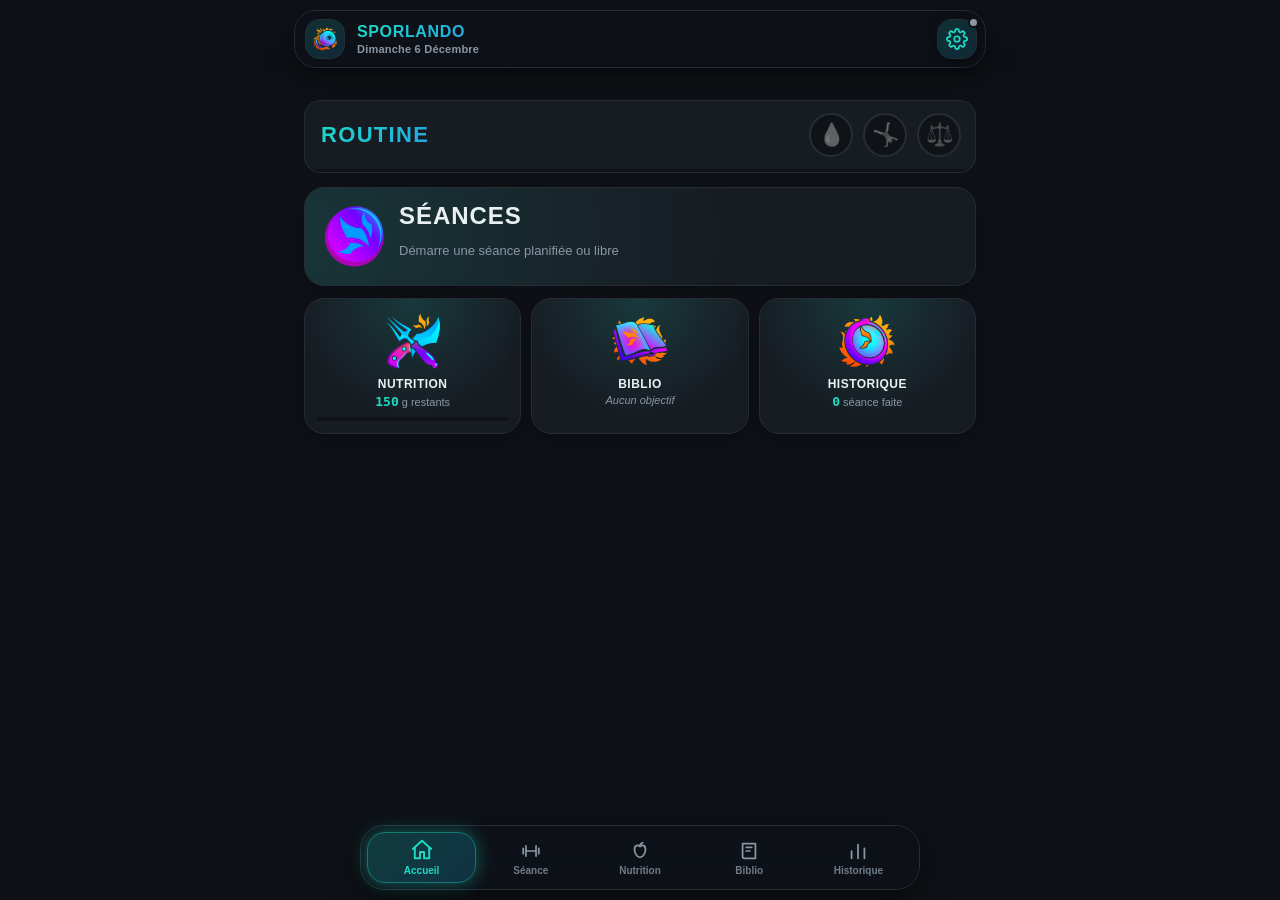
==== commit b548d7d4: "maj ipad" ====
--- a/index.html
+++ b/index.html
@@ -2,7 +2,7 @@
 <html lang="fr">
 <head>
 <meta charset="UTF-8">
-<meta name="viewport" content="width=device-width, initial-scale=1, maximum-scale=1, user-scalable=no">
+<meta name="viewport" content="width=device-width, initial-scale=1">
 <meta name="apple-mobile-web-app-capable" content="yes">
 <meta name="apple-mobile-web-app-status-bar-style" content="black-translucent">
 <meta name="apple-mobile-web-app-title" content="Carnet Muscu">
@@ -103,15 +103,36 @@
        ============================================================ -->
   <section id="page-seance" class="page">
     <div id="seance-zone-inactive">
+
+      <div class="carte" id="seance-carte-prevu" style="display:none;">
+        <h2 class="carte-titre">Prévu aujourd'hui</h2>
+        <ul id="seance-liste-prevu"></ul>
+      </div>
+
+      <div class="carte">
+        <h2 class="carte-titre">Démarrer une séance</h2>
+        <ul id="seance-liste-demarrage-libre"></ul>
+        <ul class="seance-liste-etir">
+          <li class="hist-ligne seance-etir" data-action="ouvrir-etirement">
+            <span class="hist-date"><span class="hist-date-j">🤸</span></span>
+            <div class="hist-ligne-corps"><strong class="hist-ligne-titre">Étirements</strong></div>
+            <button type="button" class="btn btn-plein btn-petit" data-action="ouvrir-etirement">Lancer</button>
+          </li>
+        </ul>
+      </div>
+
       <div class="carte ressenti-carte">
         <h2 class="carte-titre">Ressenti du jour</h2>
-        <div class="sommeil-rangee"></div>
-        <div id="ligne-ressenti-sommeil" class="sommeil-ligne sommeil-glissable">
-          <input id="champ-ressenti-sommeil" data-role="ressenti-sommeil" class="sommeil-input" type="number" min="0" max="24" step="0.5" value="8"><span class="sommeil-suffixe">H de sommeil</span>
-        </div>
-          <button type="button" class="btn-leve" id="btn-leve" data-action="heure-leve"></button>
-        </div>
-        <div class="ressenti-ligne prete-bloc" id="zone-prete"></div>
+
+        <div class="sommeil-rangee">
+          <div class="prete-case" id="zone-couche"></div>
+          <div id="ligne-ressenti-sommeil" class="sommeil-ligne sommeil-glissable">
+            <input id="champ-ressenti-sommeil" data-role="ressenti-sommeil" class="sommeil-input" type="number" min="0" max="24" step="0.5" value="8"><span class="sommeil-suffixe">h</span>
+          </div>
+          <div class="prete-case" id="zone-leve"></div>
+        </div>
+        <div class="prete-repas" id="zone-repas"></div>
+
         <div class="ressenti-ligne">
           <label>Humeur</label>
           <div class="ressenti-slider-zone">
@@ -140,24 +161,7 @@
           <button type="button" class="booleen-emoji-btn" data-action="basculer-booleen-ressenti" data-champ="insomnie" data-actif="false" data-label="Insomnie"><span class="booleen-emoji">😶</span></button>
         </div>
       </div>
-      <div class="carte" id="seance-carte-prevu" style="display:none;">
-        <h2 class="carte-titre">Prévu aujourd'hui</h2>
-        <ul id="seance-liste-prevu"></ul>
-      </div>
-      <div class="carte">
-        <h2 class="carte-titre">Démarrer une séance</h2>
-        <ul id="seance-liste-demarrage-libre"></ul>
-      </div>
-
-      <div class="carte">
-        <h2 class="carte-titre">Étirements</h2>
-        <button
-          type="button"
-          class="btn btn-plein"
-          style="width:100%;"
-          data-action="ouvrir-etirement"
-        >Lancer une séance d'étirements</button>
-      </div>
+
     </div>
 
     <div id="seance-zone-active" style="display:none;">
--- a/style-final.css
+++ b/style-final.css
@@ -663,44 +663,71 @@
 }
 .rer-bouton-actif { color: #0B1114; }
 
-/* ===== Ressenti : bouton « Je me lève » + jauges réveil / digestion ===== */
+/* ===== PAGE SÉANCE ===== */
+#seance-zone-inactive .carte { padding: 16px; }
+.seance-liste-etir { margin-top: 8px; }
+.seance-etir .hist-date-j { font-size: 22px; }
+
+/* Ligne couché / sommeil / levé */
 .ressenti-carte .sommeil-rangee { display: flex; align-items: stretch; margin-bottom: 10px; }
-.ressenti-carte .sommeil-rangee .sommeil-ligne { flex: 1 1 auto; min-width: 0; width: auto; margin-bottom: 0; padding: 14px 8px; font-size: 28px; }
-
-.btn-leve {
-  flex: 0 0 74px; margin-left: 8px; padding: 6px 4px;
+.ressenti-carte .sommeil-rangee .sommeil-ligne {
+  flex: 1 1 auto; min-width: 0; width: auto;
+  margin: 0 8px; padding: 10px 6px; font-size: 32px;
+}
+.prete-case { flex: 0 0 64px; display: flex; }
+.prete-case .prete-tuile { flex: 1 1 auto; }
+
+/* Tuiles d'heure (couché, levé, collation, repas) */
+.prete-tuile {
+  position: relative;
   display: flex; flex-direction: column; align-items: center; justify-content: center;
+  padding: 8px 4px 12px;
   background-color: var(--couleur-carte-creux);
   border: 1px var(--tuile-trait, solid) var(--tuile-bord, var(--couleur-bordure));
   border-radius: var(--tuile-rayon, 20px);
   color: var(--couleur-texte);
+  -webkit-user-select: none; user-select: none;
+  -webkit-touch-callout: none;
   transition: transform .25s cubic-bezier(.34,1.56,.64,1), border-color .2s ease;
 }
-.btn-leve:active { transform: scale(.94); }
-.btn-leve-icone { font-size: 22px; line-height: 1; }
-.btn-leve-texte { margin-top: 4px; font-size: 11px; font-weight: 700; line-height: 1.1; text-align: center; color: var(--couleur-texte-att); }
-.btn-leve-fait { border-color: var(--couleur-turquoise); }
-.btn-leve-fait .btn-leve-texte { font-family: var(--police-donnees); font-size: 14px; color: var(--couleur-turquoise); }
-
-.prete-bloc .prete-rangee { display: flex; align-items: center; margin-bottom: 10px; }
-.prete-icone { flex: 0 0 26px; font-size: 20px; text-align: center; }
-.prete-centre { flex: 1 1 auto; min-width: 0; margin: 0 10px; }
-.prete-titre { display: block; margin-bottom: 4px; font-size: 12px; font-weight: 700; color: var(--couleur-texte-att); }
-.prete-piste { display: block; height: 10px; border-radius: 5px; overflow: hidden; background: var(--couleur-carte); border: 1px solid var(--couleur-bordure); }
+.prete-tuile:active { transform: scale(.94); }
+.prete-emoji { font-size: 24px; line-height: 1; filter: grayscale(100%); opacity: .5; transition: opacity .3s ease; }
+.prete-heure { margin-top: 4px; min-height: 14px; font-family: var(--police-donnees); font-size: 13px; font-weight: 700; line-height: 14px; color: var(--couleur-turquoise); }
+.prete-tuile-fait { border-color: var(--couleur-turquoise); }
+.prete-tuile-fait .prete-emoji { filter: none; opacity: 1; }
+
+/* Jauge du réveil : fine barre au bas de la tuile ☀️ */
+.prete-mini { position: absolute; left: 10px; right: 10px; bottom: 6px; height: 4px; border-radius: 2px; overflow: hidden; background: var(--couleur-bordure); }
+.prete-mini i { display: block; height: 100%; border-radius: 2px; background: var(--couleur-avertissement); transition: width .6s ease; }
+.prete-mini-ok i { background: var(--couleur-succes); }
+
+/* Ligne collation / repas + jauge de digestion */
+.prete-repas { display: flex; align-items: center; margin-bottom: 14px; }
+.prete-repas .prete-tuile { flex: 0 0 56px; margin-right: 8px; padding-bottom: 8px; }
+.prete-piste { flex: 1 1 auto; min-width: 0; height: 10px; border-radius: 5px; overflow: hidden; background: var(--couleur-carte-creux); border: 1px solid var(--couleur-bordure); }
 .prete-piste i { display: block; height: 100%; border-radius: 5px; background: var(--couleur-avertissement); transition: width .6s ease; }
 .prete-piste-ok i { background: var(--couleur-succes); }
-.prete-etat { flex: 0 0 auto; min-width: 84px; text-align: right; font-size: 12px; font-weight: 700; color: var(--couleur-avertissement); }
-.prete-etat-ok { color: var(--couleur-succes); }
-.prete-etat-vide { font-weight: 400; color: var(--couleur-texte-att); }
-.prete-legende { margin: 2px 0 6px; font-size: 11px; color: var(--couleur-texte-att); }
-.prete-repas { display: flex; margin: 0 -3px 10px; }
-.prete-btn {
-  flex: 1 1 0; margin: 0 3px; padding: 9px 4px;
-  border: 1px solid var(--couleur-bordure); border-radius: 12px;
-  background: var(--couleur-carte); color: var(--couleur-texte-att);
-  font-size: 12.5px; font-weight: 700;
-}
-.prete-btn:active { transform: scale(.96); }
-.prete-btn-actif { border-color: var(--couleur-turquoise); color: var(--couleur-turquoise); }
-.prete-conclusion { margin-top: 2px; padding-top: 8px; border-top: 1px solid var(--couleur-bordure); font-size: 13px; font-weight: 700; text-align: center; }
-.prete-conclusion-ok { color: var(--couleur-succes); }+.prete-ok { margin-left: 8px; font-size: 16px; font-weight: 800; color: var(--couleur-succes); }
+
+/* Fenêtre de choix de l'heure */
+.heure-edition { display: flex; align-items: center; justify-content: center; margin: 6px 0 20px; }
+.heure-glissable {
+  flex: 1 1 auto; min-width: 0; margin: 0 10px; padding: 14px 4px;
+  text-align: center;
+  background: var(--couleur-carte-creux);
+  border: 1px solid var(--couleur-bordure);
+  border-radius: 16px;
+  cursor: ew-resize; touch-action: pan-y;
+  -webkit-user-select: none; user-select: none;
+  transition: border-color .2s ease;
+}
+.heure-glissable.glisse-actif { border-color: var(--couleur-turquoise); }
+.heure-affichage { font-size: 56px; font-weight: 800; line-height: 1; color: var(--couleur-turquoise); }
+.heure-pas {
+  flex: 0 0 52px; height: 52px;
+  border: 1px solid var(--couleur-bordure); border-radius: 14px;
+  background: var(--couleur-carte-creux); color: var(--couleur-texte);
+  font-size: 30px; line-height: 1;
+  transition: transform .2s cubic-bezier(.34,1.56,.64,1), border-color .2s ease;
+}
+.heure-pas:active { transform: scale(.92); border-color: var(--couleur-turquoise); color: var(--couleur-turquoise); }
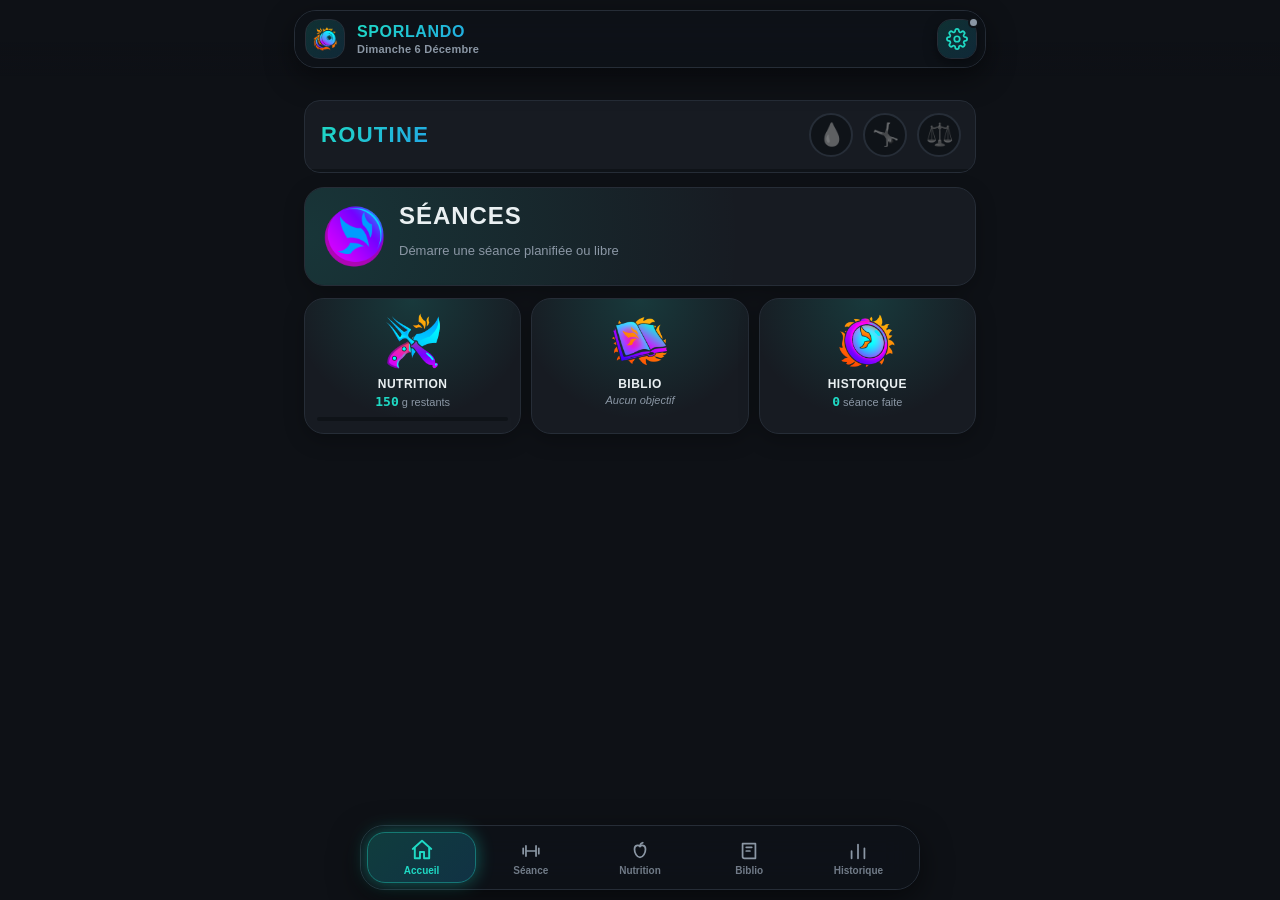
==== commit 380e4859: "1RM" ====
--- a/index.html
+++ b/index.html
@@ -321,6 +321,10 @@
           <span class="selecteur-exercice-chevron">&#8964;</span>
         </button>
       </div>
+      <div class="carte">
+        <h2 class="carte-titre">1RM estimé</h2>
+        <div id="progression-zone-1rm"></div>
+      </div>
       <div class="carte" id="progression-zone-graphique"></div>
       <div class="carte">
         <h2 class="carte-titre">Volume total par semaine (12 dernières semaines)</h2>
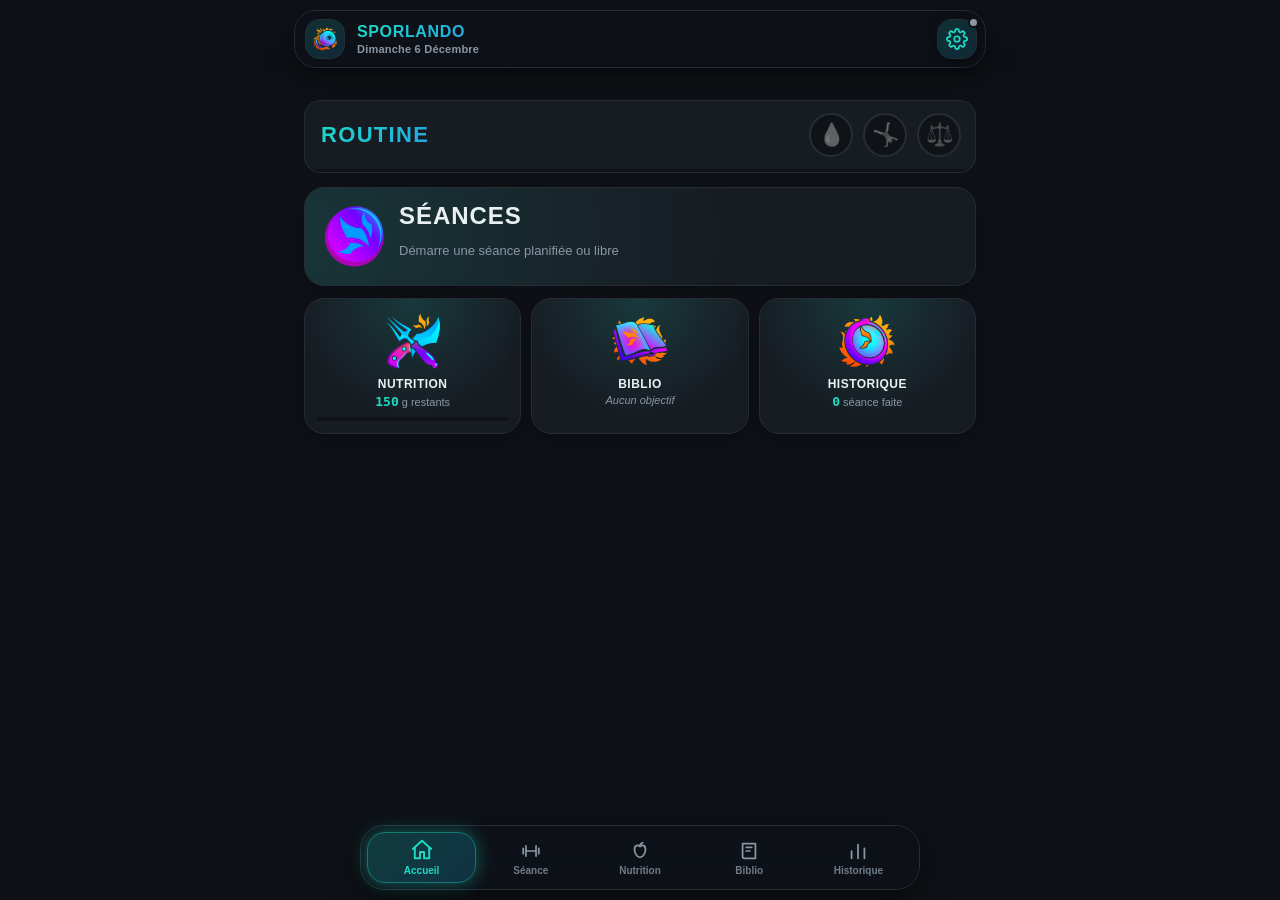
==== commit a0edc4cd: "Types d'exercices et 1RM suite" ====
--- a/index.html
+++ b/index.html
@@ -370,9 +370,9 @@
 
     <div id="hist-suggestions" class="section-hist" style="display:none;">
       <div class="carte">
-        <div class="texte-att">Des indices calculés à partir de tes données (RPE, records, décharge) et de ton ressenti quotidien. Ce sont des pistes à discuter avec ton coach, pas des décisions automatiques.</div>
-      </div>
-      <div id="zone-suggestions"></div>
+        <div class="texte-att">Des indices calculés à partir de tes données (RPE, 1RM estimé, décharge) et de ton ressenti quotidien. Ce sont des pistes à discuter avec ton coach, pas des décisions automatiques.</div>
+      </div>
+      <div id="zone-pauses"></div>
     </div>
 
     <div id="hist-seances" class="section-hist" style="display:none;">
@@ -457,6 +457,7 @@
 <script src="utils.js"></script>
 <script src="notifications.js"></script>
 <script src="exercices.js"></script>
+<script src="types-exercice.js"></script>
 <script src="nutrition.js"></script>
 <script src="nav.js"></script>
 <script src="core.js"></script>
--- a/style-final.css
+++ b/style-final.css
@@ -730,4 +730,34 @@
   font-size: 30px; line-height: 1;
   transition: transform .2s cubic-bezier(.34,1.56,.64,1), border-color .2s ease;
 }
-.heure-pas:active { transform: scale(.92); border-color: var(--couleur-turquoise); color: var(--couleur-turquoise); }+.heure-pas:active { transform: scale(.92); border-color: var(--couleur-turquoise); color: var(--couleur-turquoise); }
+
+/* ===== Charge suggérée (série en cours) ===== */
+.sx-suggestion {
+  display: flex; align-items: center; width: 100%;
+  margin: 0 0 10px 0; padding: 9px 12px;
+  background: var(--couleur-carte);
+  border: 1px dashed var(--couleur-turquoise);
+  border-radius: 14px;
+  color: var(--couleur-texte);
+  text-align: left;
+  transition: transform .2s cubic-bezier(.34,1.56,.64,1), border-color .2s ease;
+}
+.sx-suggestion:active { transform: scale(.97); }
+.sx-suggestion-icone { margin-right: 10px; font-size: 18px; line-height: 1; }
+.sx-suggestion-poids { font-size: 17px; font-weight: 800; color: var(--couleur-turquoise); }
+.sx-suggestion-raison { margin-left: auto; font-size: 11.5px; color: var(--couleur-texte-att); }
+
+/* ===== Guide des types d'exercice ===== */
+.type-fiche { margin-bottom: 8px; background: var(--couleur-carte-creux); border: 1px solid var(--couleur-bordure); border-radius: 14px; overflow: hidden; }
+.type-fiche summary {
+  display: flex; align-items: center; justify-content: space-between;
+  padding: 12px 14px; font-size: 15px; font-weight: 700; cursor: pointer; list-style: none;
+}
+.type-fiche summary::-webkit-details-marker { display: none; }
+.type-fiche summary::after { content: "\25BE"; margin-left: 10px; color: var(--couleur-texte-att); transition: transform .2s ease; }
+.type-fiche[open] { border-color: var(--couleur-turquoise); }
+.type-fiche[open] summary::after { transform: rotate(180deg); }
+.type-fiche-corps { padding: 0 14px 12px 14px; }
+.type-ligne { margin-top: 10px; font-size: 14px; line-height: 1.45; }
+.type-label { display: block; margin-bottom: 2px; font-size: 11px; font-weight: 800; letter-spacing: .05em; text-transform: uppercase; color: var(--couleur-turquoise); }
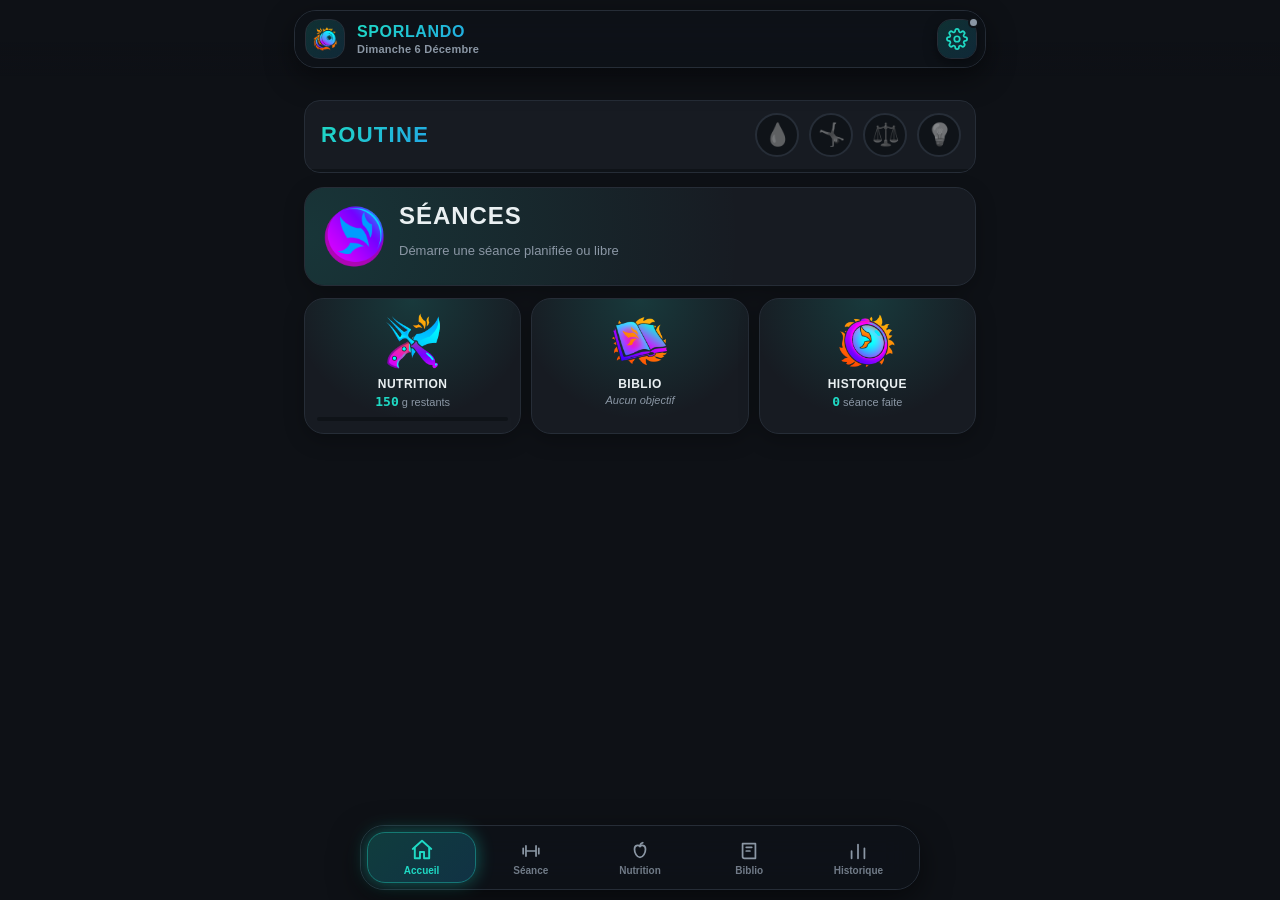
==== commit 1fa6fc8d: "tips" ====
--- a/index.html
+++ b/index.html
@@ -17,6 +17,7 @@
 <link rel="stylesheet" href="theme-hivernal.css">
 <link rel="stylesheet" href="theme-flibuste.css">
 <link rel="stylesheet" href="style-final.css">
+<link rel="stylesheet" href="tips.css">
 <link rel="stylesheet" href="theme-automnal.css">
 <link rel="stylesheet" href="theme-noel.css">
 <!-- Icône écran d'accueil iOS -->
@@ -469,6 +470,7 @@
 <script src="reglages.js"></script>
 <script src="historique.js"></script>
 <script src="themes.js"></script>
+<script src="tips.js"></script>
 <script src="main.js"></script>
 <script src="theme-pirate.js"></script>
 <script src="theme-noel.js"></script>
--- a/style.css
+++ b/style.css
@@ -3153,3 +3153,14 @@
   .sx-hero-valeur input { font-size: 54px; }
 }
 
+/* ===== Choix du type d'exercice (séance modèle) ===== */
+.type-choix { display: flex; align-items: center; }
+.champ .type-choix select { flex: 1 1 auto; width: auto; min-width: 0; }
+.btn-aide-type {
+  flex: 0 0 44px; height: 44px; margin-left: 8px; padding: 0;
+  border: 1px solid var(--couleur-bordure); border-radius: 13px;
+  background: var(--couleur-carte-creux); color: var(--couleur-turquoise);
+  font-size: 18px; font-weight: 800; line-height: 1;
+  transition: transform .2s cubic-bezier(.34,1.56,.64,1), border-color .2s ease;
+}
+.btn-aide-type:active { transform: scale(.9); border-color: var(--couleur-turquoise); }
--- a/style-final.css
+++ b/style-final.css
@@ -760,4 +760,197 @@
 .type-fiche[open] summary::after { transform: rotate(180deg); }
 .type-fiche-corps { padding: 0 14px 12px 14px; }
 .type-ligne { margin-top: 10px; font-size: 14px; line-height: 1.45; }
-.type-label { display: block; margin-bottom: 2px; font-size: 11px; font-weight: 800; letter-spacing: .05em; text-transform: uppercase; color: var(--couleur-turquoise); }+.type-label { display: block; margin-bottom: 2px; font-size: 11px; font-weight: 800; letter-spacing: .05em; text-transform: uppercase; color: var(--couleur-turquoise); }
+
+/* ===== Style d'un exercice en séance ===== */
+.btn-action-style {
+  flex: 0 0 auto; width: 40px; height: 40px; padding: 0;
+  display: flex; align-items: center; justify-content: center;
+  border: 1px solid var(--couleur-bordure); border-radius: 13px;
+  background: var(--couleur-carte-creux); color: var(--couleur-turquoise);
+  transition: transform .2s cubic-bezier(.34,1.56,.64,1), border-color .2s ease;
+}
+.btn-action-style:active { transform: scale(.9); border-color: var(--couleur-turquoise); }
+.btn-action-style svg { display: block; }
+.style-ligne { margin-bottom: 6px; }
+.style-ligne .selecteur-ligne { flex: 1 1 auto; width: auto; min-width: 0; margin-bottom: 0; }
+
+/* ===== Types : jusqu'à l'échec, explication du type ===== */
+.sx-hero-echec { border-color: var(--couleur-alerte); box-shadow: 0 0 24px -10px var(--couleur-alerte); }
+.sx-hero-echec .sx-hero-label { color: var(--couleur-alerte); }
+.type-resume { margin-top: 5px; font-size: 11.5px; line-height: 1.35; }
+
+/* ===== Maintien chronométré, lest ===== */
+.sx-lest {
+  display: block; width: 100%; margin: 0 0 8px 0; padding: 9px;
+  border: 1px dashed var(--couleur-bordure); border-radius: 14px;
+  color: var(--couleur-texte-att); font-size: 13px; font-weight: 700;
+}
+.sx-lest:active { border-color: var(--couleur-turquoise); color: var(--couleur-turquoise); }
+.sx-chrono-maintien {
+  display: flex; align-items: center; width: 100%; margin: 0 0 8px 0; padding: 12px 14px;
+  background: var(--couleur-carte); border: 1px solid var(--couleur-bordure); border-radius: 16px;
+  color: var(--couleur-texte);
+  transition: transform .2s cubic-bezier(.34,1.56,.64,1), border-color .2s ease;
+}
+.sx-chrono-maintien:active { transform: scale(.98); }
+.sx-chrono-icone { width: 30px; font-size: 18px; color: var(--couleur-turquoise); }
+.sx-chrono-temps { font-size: 34px; font-weight: 800; line-height: 1; color: var(--couleur-turquoise); }
+.sx-chrono-cible { margin-left: auto; font-size: 13px; color: var(--couleur-texte-att); }
+.sx-chrono-actif { border-color: var(--couleur-turquoise); box-shadow: 0 0 18px -8px var(--couleur-turquoise); }
+.sx-chrono-ok { border-color: var(--couleur-succes); box-shadow: 0 0 18px -8px var(--couleur-succes); }
+.sx-chrono-ok .sx-chrono-temps, .sx-chrono-ok .sx-chrono-icone { color: var(--couleur-succes); }
+
+/* ===== Mini-pauses (rest-pause, myo-reps, cluster) ===== */
+.sx-mini { margin: 0 0 8px 0; }
+.sx-mini-liste { display: flex; align-items: center; flex-wrap: wrap; margin: 0 0 8px 0; }
+.sx-mini-reps {
+  width: 54px; margin: 0 6px 6px 0; padding: 8px 4px; text-align: center;
+  font-size: 18px; font-weight: 800;
+  border: 1px solid var(--couleur-bordure); border-radius: 12px;
+  background: var(--couleur-carte); color: var(--couleur-turquoise);
+}
+.sx-mini-unite { margin: 0 8px 6px 2px; font-size: 12px; color: var(--couleur-texte-att); }
+.sx-mini-suppr {
+  width: 30px; height: 30px; margin: 0 0 6px 0; padding: 0;
+  border: 1px solid var(--couleur-bordure); border-radius: 10px;
+  background: var(--couleur-carte); color: var(--couleur-alerte);
+  font-size: 18px; line-height: 1;
+}
+.sx-mini-pause {
+  position: relative; overflow: hidden;
+  display: flex; align-items: center; justify-content: center;
+  width: 100%; padding: 13px 12px;
+  background: var(--couleur-carte); border: 1px solid var(--couleur-turquoise); border-radius: 14px;
+  color: var(--couleur-texte); font-size: 14px; font-weight: 800;
+  transition: transform .15s ease, border-color .2s ease;
+}
+.sx-mini-pause:active { transform: scale(.98); }
+.sx-mini-barre { position: absolute; top: 0; bottom: 0; left: 0; width: 100%; pointer-events: none; }
+.sx-mini-barre i { display: block; height: 100%; width: 0; background: var(--couleur-avertissement); opacity: .35; }
+.sx-mini-texte { position: relative; z-index: 1; }
+.sx-mini-actif { border-color: var(--couleur-avertissement); }
+.sx-mini-actif .sx-mini-barre i { transition: width .2s linear; }
+.sx-grappes { display: flex; align-items: center; margin: 0 0 8px 0; }
+.sx-grappe { width: 22px; height: 22px; margin-right: 8px; border-radius: 50%; border: 2px solid var(--couleur-bordure); }
+.sx-grappe-faite { background: var(--couleur-degrade); border-color: transparent; }
+.sx-grappes-info { margin-left: auto; margin-right: 8px; font-size: 13px; color: var(--couleur-texte-att); }
+.sx-grappes .sx-mini-suppr { margin: 0; }
+
+/* ===== Superset / circuit ===== */
+.sx-groupe {
+  margin: 0 0 10px 0; padding: 8px 8px 2px 8px;
+  border: 1px solid var(--couleur-turquoise); border-radius: 24px;
+  background: rgba(127, 127, 127, 0.06);
+}
+.sx-groupe .sx-exo { margin-bottom: 8px; }
+.sx-groupe-tete { display: flex; align-items: center; justify-content: space-between; padding: 2px 8px 8px 8px; }
+.sx-groupe-nom { font-size: 11.5px; font-weight: 800; letter-spacing: .08em; text-transform: uppercase; color: var(--couleur-turquoise); }
+.sx-groupe-tour { font-size: 12px; font-weight: 700; color: var(--couleur-texte-att); }
+
+/* ============================================================
+   CASES À COCHER (liste de séances d'un programme) + JOURS
+   Les couleurs suivent les variables du thème ; quelques thèmes ont leur variante.
+   ============================================================ */
+.case-liste { cursor: pointer; -webkit-user-select: none; user-select: none; -webkit-touch-callout: none; }
+.case-liste span { -webkit-box-flex: 1; -webkit-flex: 1; flex: 1; min-width: 0; font-size: 15px; font-weight: 600; }
+
+.modal-contenu .case-liste input[type="checkbox"] {
+  -webkit-appearance: none; appearance: none;
+  position: relative;
+  width: 26px; height: 26px; min-width: 26px;
+  margin: 0 12px 0 0; padding: 0;
+  border: 2px solid var(--couleur-bordure);
+  border-radius: 9px;
+  background: var(--couleur-carte-creux);
+  box-shadow: none;
+  outline: none;
+  cursor: pointer;
+  -webkit-transition: background 0.2s ease, border-color 0.2s ease, box-shadow 0.2s ease, -webkit-transform 0.2s ease;
+  transition: background 0.2s ease, border-color 0.2s ease, box-shadow 0.2s ease, transform 0.2s ease;
+}
+.modal-contenu .case-liste input[type="checkbox"]::after {
+  content: '';
+  position: absolute;
+  left: 6px; top: 1px;
+  width: 6px; height: 12px;
+  border: solid #0B1114;
+  border-width: 0 3px 3px 0;
+  -webkit-transform: rotate(45deg) scale(0); transform: rotate(45deg) scale(0);
+  -webkit-transition: -webkit-transform 0.3s cubic-bezier(0.34, 1.56, 0.64, 1);
+  transition: transform 0.3s cubic-bezier(0.34, 1.56, 0.64, 1);
+}
+.modal-contenu .case-liste input[type="checkbox"]:checked {
+  background: var(--couleur-degrade);
+  border-color: transparent;
+  box-shadow: 0 0 12px -4px var(--couleur-turquoise);
+}
+.modal-contenu .case-liste input[type="checkbox"]:checked::after {
+  -webkit-transform: rotate(45deg) scale(1); transform: rotate(45deg) scale(1);
+}
+.case-liste:active input[type="checkbox"] { -webkit-transform: scale(0.9); transform: scale(0.9); }
+
+/* Une séance = case + rangée de jours */
+.pr-seance-bloc { padding: 2px 0 10px 0; border-bottom: 1px solid var(--couleur-bordure); }
+.pr-seance-bloc:last-of-type { border-bottom: none; }
+.pr-seance-bloc .case-liste { border-bottom: none; padding-bottom: 6px; }
+.pr-jours {
+  display: -webkit-box; display: -webkit-flex; display: flex;
+  margin: 0 -2px 2px 38px;
+}
+.pr-jours .chip-rapide {
+  -webkit-box-flex: 1; -webkit-flex: 1 1 0; flex: 1 1 0;
+  min-width: 0;
+  margin: 0 2px;
+  padding: 8px 0;
+  text-align: center;
+  font-size: 12px;
+}
+
+/* --- Variantes par thème --- */
+:root[data-theme="cyberpunk"] .modal-contenu .case-liste input[type="checkbox"] {
+  border: 2px solid #74859a; border-radius: 4px;
+  background: linear-gradient(180deg, #303a4b, #111824);
+  box-shadow: inset 0 2px 4px rgba(0,0,0,.6), 0 0 0 1px #070a11;
+}
+:root[data-theme="cyberpunk"] .modal-contenu .case-liste input[type="checkbox"]:checked {
+  border-color: #00F0FF;
+  background: linear-gradient(180deg, #154b5b, #101b2a);
+  box-shadow: 0 0 9px rgba(0,240,255,.45), inset 0 0 7px rgba(0,240,255,.2);
+}
+:root[data-theme="cyberpunk"] .modal-contenu .case-liste input[type="checkbox"]::after { border-color: #E9FBFF; }
+
+:root[data-theme="wasteland"] .modal-contenu .case-liste input[type="checkbox"],
+:root[data-theme="ruedor"] .modal-contenu .case-liste input[type="checkbox"],
+:root[data-theme="steampunk"] .modal-contenu .case-liste input[type="checkbox"],
+:root[data-theme="flibuste"] .modal-contenu .case-liste input[type="checkbox"] { border-radius: 4px; }
+
+:root[data-theme="ruedor"] .modal-contenu .case-liste input[type="checkbox"]::after { border-color: #F6E6B8; }
+
+:root[data-theme="steampunk"] .modal-contenu .case-liste input[type="checkbox"] {
+  border-color: #8A5E1E; background: #1B0F07; box-shadow: inset 0 2px 4px rgba(0,0,0,.65);
+}
+:root[data-theme="steampunk"] .modal-contenu .case-liste input[type="checkbox"]:checked { border-color: #8A5E1E; box-shadow: 0 0 8px rgba(77,227,154,.5); }
+
+:root[data-theme="flibuste"] .modal-contenu .case-liste input[type="checkbox"] {
+  border-color: #A87B2C; background-image: var(--pr-piece-vide); box-shadow: inset 0 2px 5px rgba(0,0,0,.75);
+}
+:root[data-theme="flibuste"] .modal-contenu .case-liste input[type="checkbox"]:checked {
+  background-image: var(--pr-laiton); border-color: #7C5314; box-shadow: 0 0 8px rgba(240,180,60,.4);
+}
+:root[data-theme="flibuste"] .modal-contenu .case-liste input[type="checkbox"]::after { border-color: #1C1105; }
+
+:root[data-theme="paindepice"] .modal-contenu .case-liste input[type="checkbox"] { border-color: #B8912B; border-radius: 7px; }
+:root[data-theme="paindepice"] .modal-contenu .case-liste input[type="checkbox"]:checked {
+  background: linear-gradient(180deg, #E23A4A 0%, #B3202E 50%, #8A1420 100%);
+  border-color: #F2D26B;
+}
+:root[data-theme="paindepice"] .modal-contenu .case-liste input[type="checkbox"]::after { border-color: #FFF6E0; }
+
+:root[data-theme="hivernal"] .modal-contenu .case-liste input[type="checkbox"],
+:root[data-theme="effroi"] .modal-contenu .case-liste input[type="checkbox"] {
+  border-radius: 0;
+  -webkit-clip-path: polygon(6px 0, 100% 0, 100% calc(100% - 6px), calc(100% - 6px) 100%, 0 100%, 0 6px);
+  clip-path: polygon(6px 0, 100% 0, 100% calc(100% - 6px), calc(100% - 6px) 100%, 0 100%, 0 6px);
+}
+:root[data-theme="effroi"] .modal-contenu .case-liste input[type="checkbox"] { border-color: var(--cadre); }
--- a/tips.css
+++ b/tips.css
@@ -0,0 +1,239 @@
+/* ============================================================
+   MODULE TIPS DU JOUR & ARCHIVE (LU / NON LU)
+   ============================================================ */
+
+@keyframes tipEntree {
+  0% { opacity: 0; transform: translateY(10px) scale(0.985); }
+  100% { opacity: 1; transform: translateY(0) scale(1); }
+}
+
+@keyframes tipBadgePulse {
+  0%, 100% { box-shadow: 0 0 0 0 rgba(31, 217, 196, 0.35); }
+  50% { box-shadow: 0 0 0 6px rgba(31, 217, 196, 0); }
+}
+
+.tip-carte-modal {
+  animation: tipEntree 0.32s cubic-bezier(0.22, 1, 0.36, 1) both;
+}
+
+.tip-meta-ligne {
+  display: flex;
+  flex-wrap: wrap;
+  align-items: center;
+  gap: 8px;
+  margin-bottom: 12px;
+}
+
+.tip-numero {
+  font-family: var(--police-donnees);
+  font-size: 12px;
+  font-weight: 800;
+  padding: 4px 9px;
+  border-radius: 999px;
+  background: var(--couleur-carte-creux);
+  border: 1px solid var(--couleur-bordure);
+  color: var(--couleur-turquoise);
+}
+
+.tip-domaine {
+  font-size: 11px;
+  font-weight: 700;
+  text-transform: uppercase;
+  letter-spacing: 0.05em;
+  padding: 4px 9px;
+  border-radius: 999px;
+  background: var(--couleur-carte-creux);
+  border: 1px solid var(--couleur-bordure);
+  color: var(--couleur-cyan);
+}
+
+.tip-statut-lu {
+  margin-left: auto;
+  display: inline-flex;
+  align-items: center;
+  gap: 5px;
+  font-size: 12px;
+  font-weight: 700;
+  color: var(--couleur-succes);
+}
+
+.tip-statut-nonlu {
+  margin-left: auto;
+  display: inline-flex;
+  align-items: center;
+  gap: 5px;
+  font-size: 12px;
+  font-weight: 700;
+  color: var(--couleur-texte-att);
+}
+
+.tip-titre {
+  margin: 0 0 10px 0;
+  font-size: 19px;
+  line-height: 1.3;
+  font-weight: 800;
+}
+
+.tip-corps {
+  margin: 0 0 14px 0;
+  font-size: 15px;
+  line-height: 1.55;
+  color: var(--couleur-texte);
+}
+
+.tip-sources {
+  padding: 12px;
+  border-radius: 14px;
+  background: var(--couleur-carte-creux);
+  border: 1px solid var(--couleur-bordure);
+  margin-bottom: 14px;
+}
+
+.tip-sources-titre {
+  font-size: 11px;
+  font-weight: 800;
+  text-transform: uppercase;
+  letter-spacing: 0.05em;
+  color: var(--couleur-texte-att);
+  margin-bottom: 8px;
+}
+
+.tip-source-lien {
+  display: inline-flex;
+  align-items: center;
+  gap: 6px;
+  font-size: 13px;
+  font-weight: 600;
+  color: var(--couleur-turquoise);
+  text-decoration: underline;
+  text-underline-offset: 3px;
+  word-break: break-word;
+  transition: transform 0.2s cubic-bezier(0.34, 1.56, 0.64, 1), opacity 0.2s ease;
+}
+
+.tip-source-lien:hover {
+  opacity: 0.85;
+  transform: translateX(2px);
+}
+
+.tip-source-texte {
+  font-size: 12.5px;
+  color: var(--couleur-texte-att);
+  line-height: 1.4;
+}
+
+/* Archive des tips : liste + icône lu / non lu */
+.tip-filtres {
+  display: flex;
+  gap: 6px;
+  margin-bottom: 12px;
+  flex-wrap: wrap;
+}
+
+.tip-resume-lecture {
+  font-size: 12px;
+  color: var(--couleur-texte-att);
+  margin-bottom: 10px;
+}
+
+.tip-archive-liste {
+  display: flex;
+  flex-direction: column;
+  gap: 8px;
+}
+
+.tip-archive-item {
+  display: flex;
+  align-items: center;
+  gap: 12px;
+  padding: 12px;
+  border-radius: 14px;
+  background: var(--couleur-carte-creux);
+  border: 1px solid var(--couleur-bordure);
+  cursor: pointer;
+  text-align: left;
+  width: 100%;
+  transition: transform 0.24s cubic-bezier(0.34, 1.56, 0.64, 1), border-color 0.2s ease, background 0.2s ease;
+}
+
+.tip-archive-item:hover {
+  border-color: var(--couleur-turquoise);
+  transform: translateY(-1px);
+}
+
+.tip-archive-item:active {
+  transform: scale(0.985);
+}
+
+.tip-icone-etat {
+  flex: 0 0 34px;
+  width: 34px;
+  height: 34px;
+  border-radius: 50%;
+  display: inline-flex;
+  align-items: center;
+  justify-content: center;
+  font-size: 15px;
+  font-weight: 800;
+  border: 1.5px solid var(--couleur-bordure);
+  background: var(--couleur-carte);
+  color: var(--couleur-texte-att);
+  transition: transform 0.3s cubic-bezier(0.34, 1.56, 0.64, 1), background 0.25s ease, color 0.25s ease;
+}
+
+.tip-archive-item.est-lu .tip-icone-etat {
+  background: var(--couleur-succes);
+  border-color: var(--couleur-succes);
+  color: #0B1114;
+}
+
+.tip-archive-item:not(.est-lu) .tip-icone-etat {
+  border-color: var(--couleur-turquoise);
+  color: var(--couleur-turquoise);
+  animation: tipBadgePulse 2.8s ease-in-out infinite;
+}
+
+.tip-archive-corps {
+  flex: 1;
+  min-width: 0;
+}
+
+.tip-archive-titre {
+  font-size: 14px;
+  font-weight: 700;
+  color: var(--couleur-texte);
+  line-height: 1.3;
+}
+
+.tip-archive-item.est-lu .tip-archive-titre {
+  color: var(--couleur-texte-att);
+  font-weight: 600;
+}
+
+.tip-archive-sous {
+  font-size: 11.5px;
+  color: var(--couleur-texte-att);
+  margin-top: 3px;
+}
+
+/* Adaptation thème Flibuste (parchemin & encre brune dans les cartes tip/archive) */
+:root[data-theme="flibuste"] .tip-sources,
+:root[data-theme="flibuste"] .tip-archive-item {
+  background: rgba(17, 12, 8, 0.72);
+  border-color: rgba(224, 174, 69, 0.32);
+}
+
+:root[data-theme="flibuste"] .todo-barre .todo-bouton[data-tache="tip"].todo-fait .todo-rond {
+  background-image: var(--pr-piece-or);
+  box-shadow: 0 0 14px 2px rgba(240, 180, 60, 0.55);
+}
+
+@media (prefers-reduced-motion: reduce) {
+  .tip-carte-modal,
+  .tip-archive-item,
+  .tip-icone-etat,
+  .tip-archive-item:not(.est-lu) .tip-icone-etat {
+    animation: none !important;
+    transition: none !important;
+  }
+}
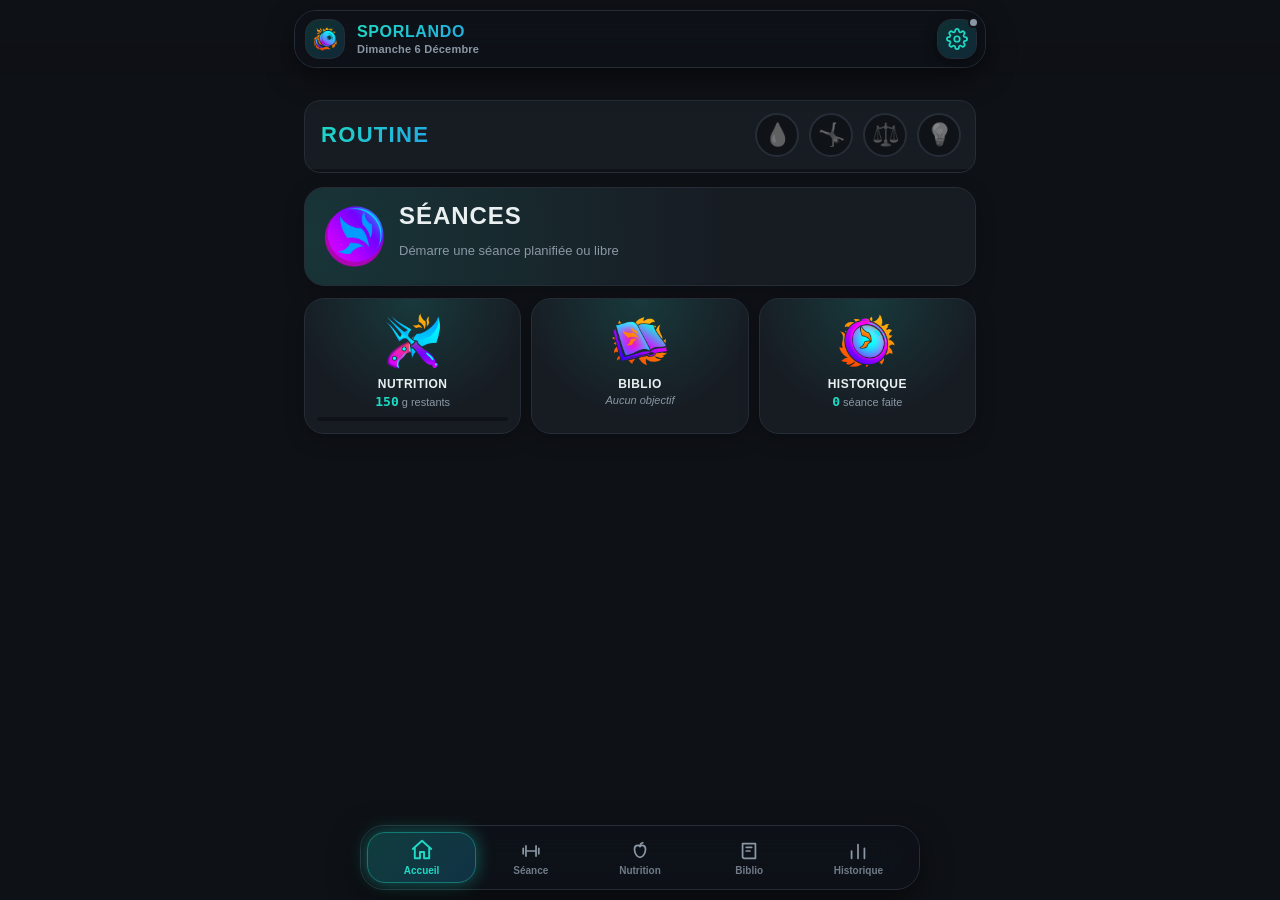
==== commit c17fce59: "fixes" ====
--- a/index.html
+++ b/index.html
@@ -360,9 +360,9 @@
     <div id="hist-equilibre" class="section-hist" style="display:none;">
       <div class="carte">
         <div class="cal-entete">
-          <button class="btn btn-petit btn-contour" data-action="semaine-precedente" aria-label="Semaine précédente"><span></span></button>
+          <button class="fleche-navigation fleche-gauche" data-action="semaine-precedente" aria-label="Semaine précédente"><span></span></button>
           <span class="titre-affichage" id="equilibre-libelle-semaine">-</span>
-          <button class="btn btn-petit btn-contour" data-action="semaine-suivante" aria-label="Semaine suivante"><span></span></button>
+          <button class="fleche-navigation fleche-droite" data-action="semaine-suivante" aria-label="Semaine suivante"><span></span></button>
         </div>
       </div>
       <div class="carte" id="equilibre-zone-volume"></div>
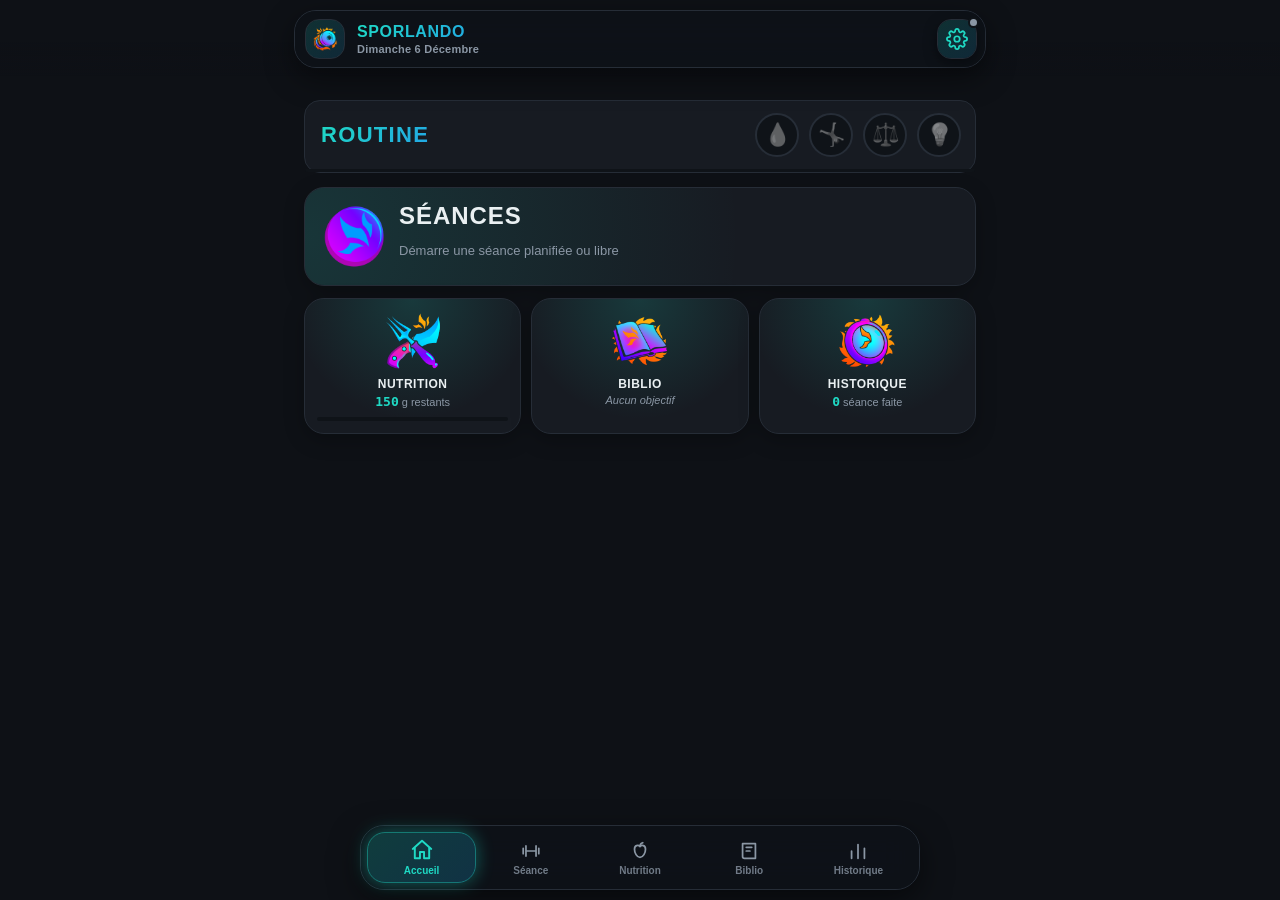
==== commit bb63e8bc: "silhouette précise" ====
--- a/index.html
+++ b/index.html
@@ -367,6 +367,7 @@
       </div>
       <div class="carte" id="equilibre-zone-volume"></div>
       <div class="carte" id="equilibre-zone-alerte"></div>
+      <div class="carte" id="equilibre-zone-silhouette"></div>
     </div>
 
     <div id="hist-suggestions" class="section-hist" style="display:none;">
--- a/style.css
+++ b/style.css
@@ -1571,7 +1571,7 @@
   font-weight: 900;
   line-height: 1;
   font-variant-numeric: tabular-nums;
-  letter-spacing: -1px;
+  letter-spacing: -0.02em;
   -webkit-background-clip: text;
   background-clip: text;
   color: transparent;
@@ -3163,4 +3163,343 @@
   font-size: 18px; font-weight: 800; line-height: 1;
   transition: transform .2s cubic-bezier(.34,1.56,.64,1), border-color .2s ease;
 }
-.btn-aide-type:active { transform: scale(.9); border-color: var(--couleur-turquoise); }+.btn-aide-type:active { transform: scale(.9); border-color: var(--couleur-turquoise); }
+
+.ex-bloc {
+  margin-bottom: 10px;
+  padding: 10px;
+}
+
+.ex-champ-compact input,
+.ex-champ-compact select,
+.ex-champ-compact textarea {
+  padding: 7px 9px;
+  font-size: 14px;
+}
+
+.ex-titre-bulle {
+  cursor: pointer;
+  text-decoration: none;
+  border-bottom: none;
+}
+
+.ex-mini-titre {
+  font-size: 12px;
+  color: var(--texte-att, var(--texte-attenue, #8996A3));
+  margin-bottom: 4px;
+  display: inline-block;
+}
+
+.ex-identite-ligne {
+  display: flex;
+  align-items: stretch;
+  gap: 10px;
+}
+
+.ex-identite-gauche {
+  flex: 1;
+  min-width: 0;
+  display: flex;
+  flex-direction: column;
+  justify-content: space-between;
+}
+
+.ex-silhouette-grande {
+  flex: 0 0 128px;
+  margin-top: 0;
+  display: flex;
+  align-items: center;
+}
+
+.ex-silhouette-grande svg {
+  width: 100%;
+  height: auto;
+}
+
+.ex-ligne-materiel {
+  display: flex;
+  align-items: center;
+  justify-content: flex-start;
+  gap: 6px;
+}
+
+.ex-mat-groupe {
+  display: flex;
+  align-items: center;
+  gap: 4px;
+}
+
+/* Alignement général et boutons icônes */
+.ex-ligne-materiel {
+  display: flex;
+  align-items: center;
+  justify-content: flex-start;
+  gap: 8px;
+}
+
+.ex-icone-btn {
+  width: 40px;
+  height: 40px;
+  border-radius: 10px;
+  border: 1px solid var(--bordure, #2A313B);
+  background: var(--fond-carte, #161B22);
+  color: var(--texte-principal, #E6EDF3);
+  display: inline-flex;
+  align-items: center;
+  justify-content: center;
+  cursor: pointer;
+  padding: 0;
+  box-sizing: border-box;
+}
+
+/* Centrage parfait des SVG à l'intérieur du bouton */
+.ex-icone-btn svg {
+  display: block;
+  margin: auto;
+}
+
+.ex-icone-btn-actif {
+  border-color: var(--accent, #1FD9C4);
+  background: rgba(31, 217, 196, 0.14);
+  color: var(--accent, #1FD9C4);
+}
+
+/* Forme SVG du bouclier conservée avec la charte graphique du bouton matériel */
+.ex-cran-glissable {
+  display: inline-flex;
+  align-items: center;
+}
+
+.ex-bouclier-style-btn {
+  position: relative;
+  width: 34px;
+  height: 40px;
+  display: inline-flex;
+  align-items: center;
+  justify-content: center;
+  box-shadow: none !important;
+  filter: none !important;
+}
+
+.ex-bouclier-style-btn::before,
+.ex-bouclier-style-btn::after {
+  display: none !important;
+}
+
+.ex-bouclier-style-btn .sx-bouclier-fond {
+  display: block !important;
+  width: 100%;
+  height: 100%;
+  fill: var(--fond-carte, #161B22) !important;
+  stroke: var(--bordure, #2A313B) !important;
+  stroke-width: 1.5px !important;
+  filter: none !important;
+  box-shadow: none !important;
+}
+
+.ex-bouclier-style-btn .sx-bouclier-texte {
+  position: absolute;
+  top: 50%;
+  left: 50%;
+  transform: translate(-50%, -50%);
+  display: flex;
+  align-items: center;
+  justify-content: center;
+  gap: 2px;
+  color: var(--texte-principal, #E6EDF3);
+  font-size: 13px;
+  font-weight: 600;
+  text-shadow: none !important;
+}
+
+.ex-bouclier-aligne .sx-bouclier-texte {
+  position: static;
+  transform: none;
+  box-shadow: none;
+  text-shadow: none;
+  filter: none;
+  display: inline-flex;
+  align-items: center;
+  gap: 3px;
+}
+
+.ex-secu-ligne {
+  display: flex;
+  align-items: center;
+  gap: 6px;
+}
+
+.ex-cran-glissable {
+  touch-action: pan-y;
+  cursor: ew-resize;
+  user-select: none;
+  display: inline-flex;
+  align-items: center;
+}
+
+.ex-icone-btn-actif {
+  border-color: var(--accent, #1FD9C4);
+  background: rgba(31, 217, 196, 0.14);
+  color: var(--accent, #1FD9C4);
+}
+
+.ex-quatre-champs {
+  display: grid;
+  grid-template-columns: repeat(4, minmax(0, 1fr));
+  gap: 8px;
+  align-items: end;
+}
+
+.ex-quatre-cell {
+  display: flex;
+  flex-direction: column;
+  align-items: center;
+  min-width: 0;
+}
+
+.ex-quatre-label {
+  font-size: 11px;
+  font-weight: 600;
+  letter-spacing: 0.04em;
+  color: var(--texte-att, var(--texte-attenue, #8996A3));
+  margin-bottom: 5px;
+  line-height: 1.2;
+  white-space: nowrap;
+}
+
+.ex-quatre-input,
+.ex-quatre-cell input[type="number"] {
+  -webkit-appearance: none;
+  appearance: none;
+  width: 100%;
+  min-width: 0;
+  box-sizing: border-box;
+  text-align: center;
+  padding: 8px 4px;
+  font-size: 14px;
+  font-weight: 600;
+  color: var(--texte, var(--texte-principal, #E6EDF3));
+  background: var(--fond-champ, var(--surface-2, var(--fond-carte, #10141A)));
+  border: 1px solid var(--bordure, #2A313B);
+  border-radius: var(--rayon-champ, var(--rayon-petit, 10px));
+  box-shadow: none;
+  outline: none;
+}
+
+.ex-quatre-input:focus,
+.ex-quatre-cell input[type="number"]:focus {
+  border-color: var(--accent, #1FD9C4);
+}
+
+.ex-deux-champs {
+  display: grid;
+  grid-template-columns: repeat(2, minmax(0, 1fr));
+  gap: 8px;
+}
+
+.ex-uni-contenu {
+  position: relative;
+  display: inline-flex;
+  align-items: center;
+  justify-content: center;
+  width: 100%;
+  height: 100%;
+}
+
+.sx-infos {
+  display: inline-flex;
+  align-items: center;
+  flex-wrap: wrap;
+  gap: 8px;
+}
+
+.sx-info {
+  display: inline-flex;
+  align-items: center;
+  gap: 4px;
+  font-size: 12px;
+  color: var(--couleur-texte-att);
+}
+
+.sx-info-icone {
+  width: 18px;
+  height: 18px;
+  flex-shrink: 0;
+  display: block;
+}
+
+.ex-icone-btn:not(.ex-icone-btn-actif) {
+  color: var(--couleur-texte-att);
+  opacity: 0.6;
+}
+
+/* ===== Choix par feuille (remplace les <select>) ===== */
+.choix-overlay { z-index: 1100; }
+.choix-bouton {
+  display: flex; align-items: center; width: 100%;
+  padding: 11px 12px;
+  border: 1px solid var(--couleur-bordure);
+  border-radius: 12px;
+  background: var(--couleur-carte-creux);
+  color: var(--couleur-texte);
+  font-size: 16px; text-align: left;
+  transition: transform .2s cubic-bezier(.34,1.56,.64,1), border-color .2s ease;
+}
+.choix-bouton:active { transform: scale(.98); border-color: var(--couleur-turquoise); }
+.choix-bouton-texte { flex: 1 1 auto; min-width: 0; white-space: nowrap; overflow: hidden; text-overflow: ellipsis; }
+.choix-bouton-chevron { margin-left: 10px; font-size: 22px; line-height: 1; color: var(--couleur-texte-att); }
+.champ .type-choix .choix-bouton { flex: 1 1 auto; width: auto; min-width: 0; }
+
+/* Conteneur horizontal d'une carte d'exercice dans la bibliothèque */
+.exo-carte-contenu {
+  display: flex;
+  align-items: center;
+  justify-content: space-between;
+  gap: 12px;
+  width: 100%;
+}
+
+.exo-carte-infos {
+  flex: 1;
+  min-width: 0;
+}
+
+/* Colonne d'icônes à droite, centrée verticalement */
+.exo-carte-badges {
+  display: flex;
+  align-items: center;
+  justify-content: flex-end;
+  gap: 6px;
+  flex-shrink: 0;
+  align-self: center;
+}
+
+.exo-badge-icone {
+  display: inline-flex;
+  align-items: center;
+  justify-content: center;
+  width: 30px;
+  height: 30px;
+  line-height: 0;
+  border-radius: 10px;
+  background: var(--surface-2, rgba(255, 255, 255, 0.06));
+  border: 1px solid var(--bordure, rgba(255, 255, 255, 0.08));
+  color: var(--texte-secondaire, inherit);
+}
+
+.exo-badge-icone--unilateral {
+  color: var(--accent, currentColor);
+  border-color: color-mix(in srgb, var(--accent, currentColor) 35%, transparent);
+}
+
+.exo-badge-icone .ex-uni-contenu,
+.exo-badge-icone svg {
+  display: flex;
+  align-items: center;
+  justify-content: center;
+  width: 18px;
+  height: 18px;
+  margin: 0;
+  padding: 0;
+  flex-shrink: 0;
+}
--- a/style-final.css
+++ b/style-final.css
@@ -953,4 +953,29 @@
   -webkit-clip-path: polygon(6px 0, 100% 0, 100% calc(100% - 6px), calc(100% - 6px) 100%, 0 100%, 0 6px);
   clip-path: polygon(6px 0, 100% 0, 100% calc(100% - 6px), calc(100% - 6px) 100%, 0 100%, 0 6px);
 }
-:root[data-theme="effroi"] .modal-contenu .case-liste input[type="checkbox"] { border-color: var(--cadre); }+:root[data-theme="effroi"] .modal-contenu .case-liste input[type="checkbox"] { border-color: var(--cadre); }
+
+/* ===== Routine : jamais de bouton tronqué ===== */
+.todo-barre { overflow: visible; }
+.carte-checklist.carte-checklist-disparition { overflow: hidden; }   /* garde l'animation de disparition */
+.todo-texte { -webkit-flex: 1 1 auto; flex: 1 1 auto; min-width: 0; }
+.todo-titre {
+  font-size: 22px;
+  font-size: clamp(16px, 5.5vw, 22px);
+  white-space: nowrap;
+  overflow: hidden;
+  text-overflow: ellipsis;
+}
+.todo-icones { -webkit-flex: 0 0 auto; flex: 0 0 auto; }
+.todo-bouton { -webkit-flex: 0 0 44px; flex: 0 0 44px; }
+.todo-progression {
+  border-radius: 0 0 var(--tuile-rayon, var(--rayon)) var(--tuile-rayon, var(--rayon));
+  overflow: hidden;
+}
+@media (max-width: 360px) {
+  .todo-bouton { margin-left: 6px; }
+  .todo-barre { padding-left: 12px; padding-right: 10px; }
+}
+/* thèmes aux coins coupés : on éloigne le dernier bouton du coin */
+:root[data-theme="hivernal"] .todo-barre,
+:root[data-theme="effroi"] .todo-barre { padding-right: 24px; }
